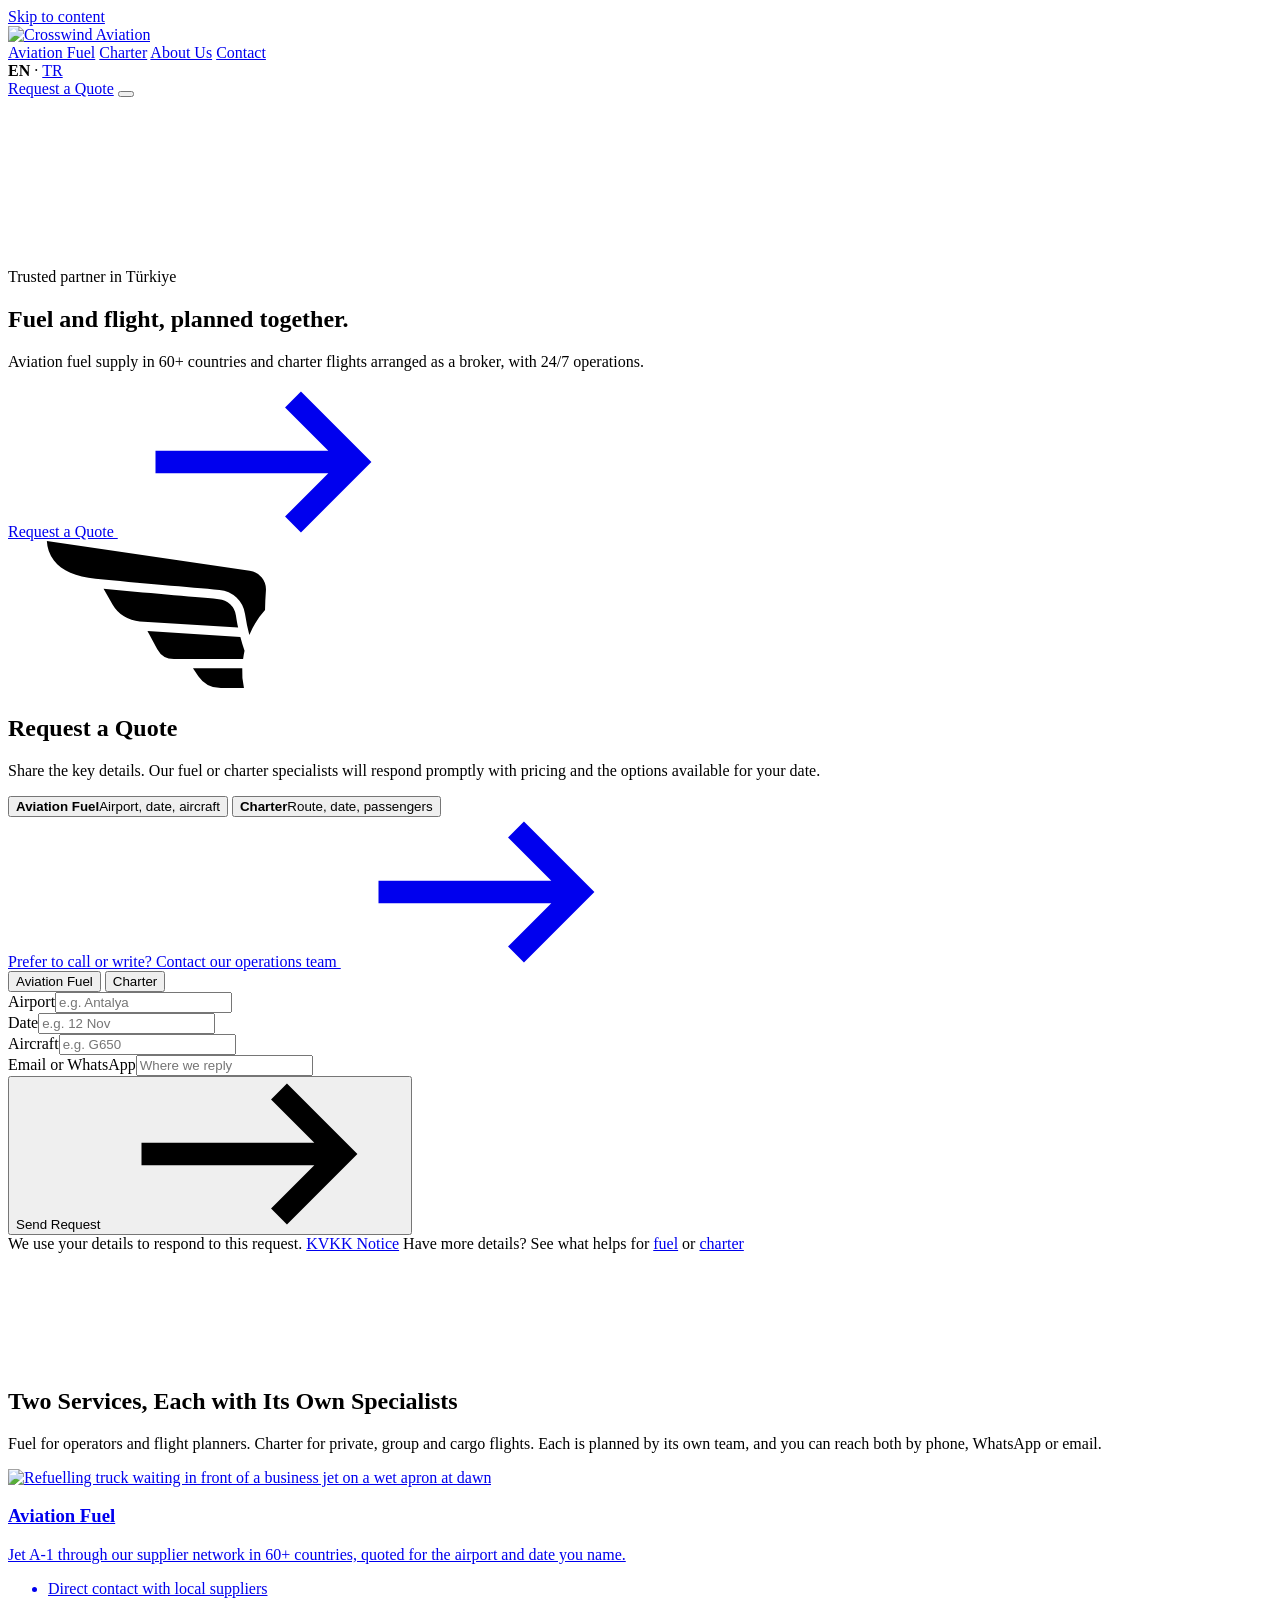
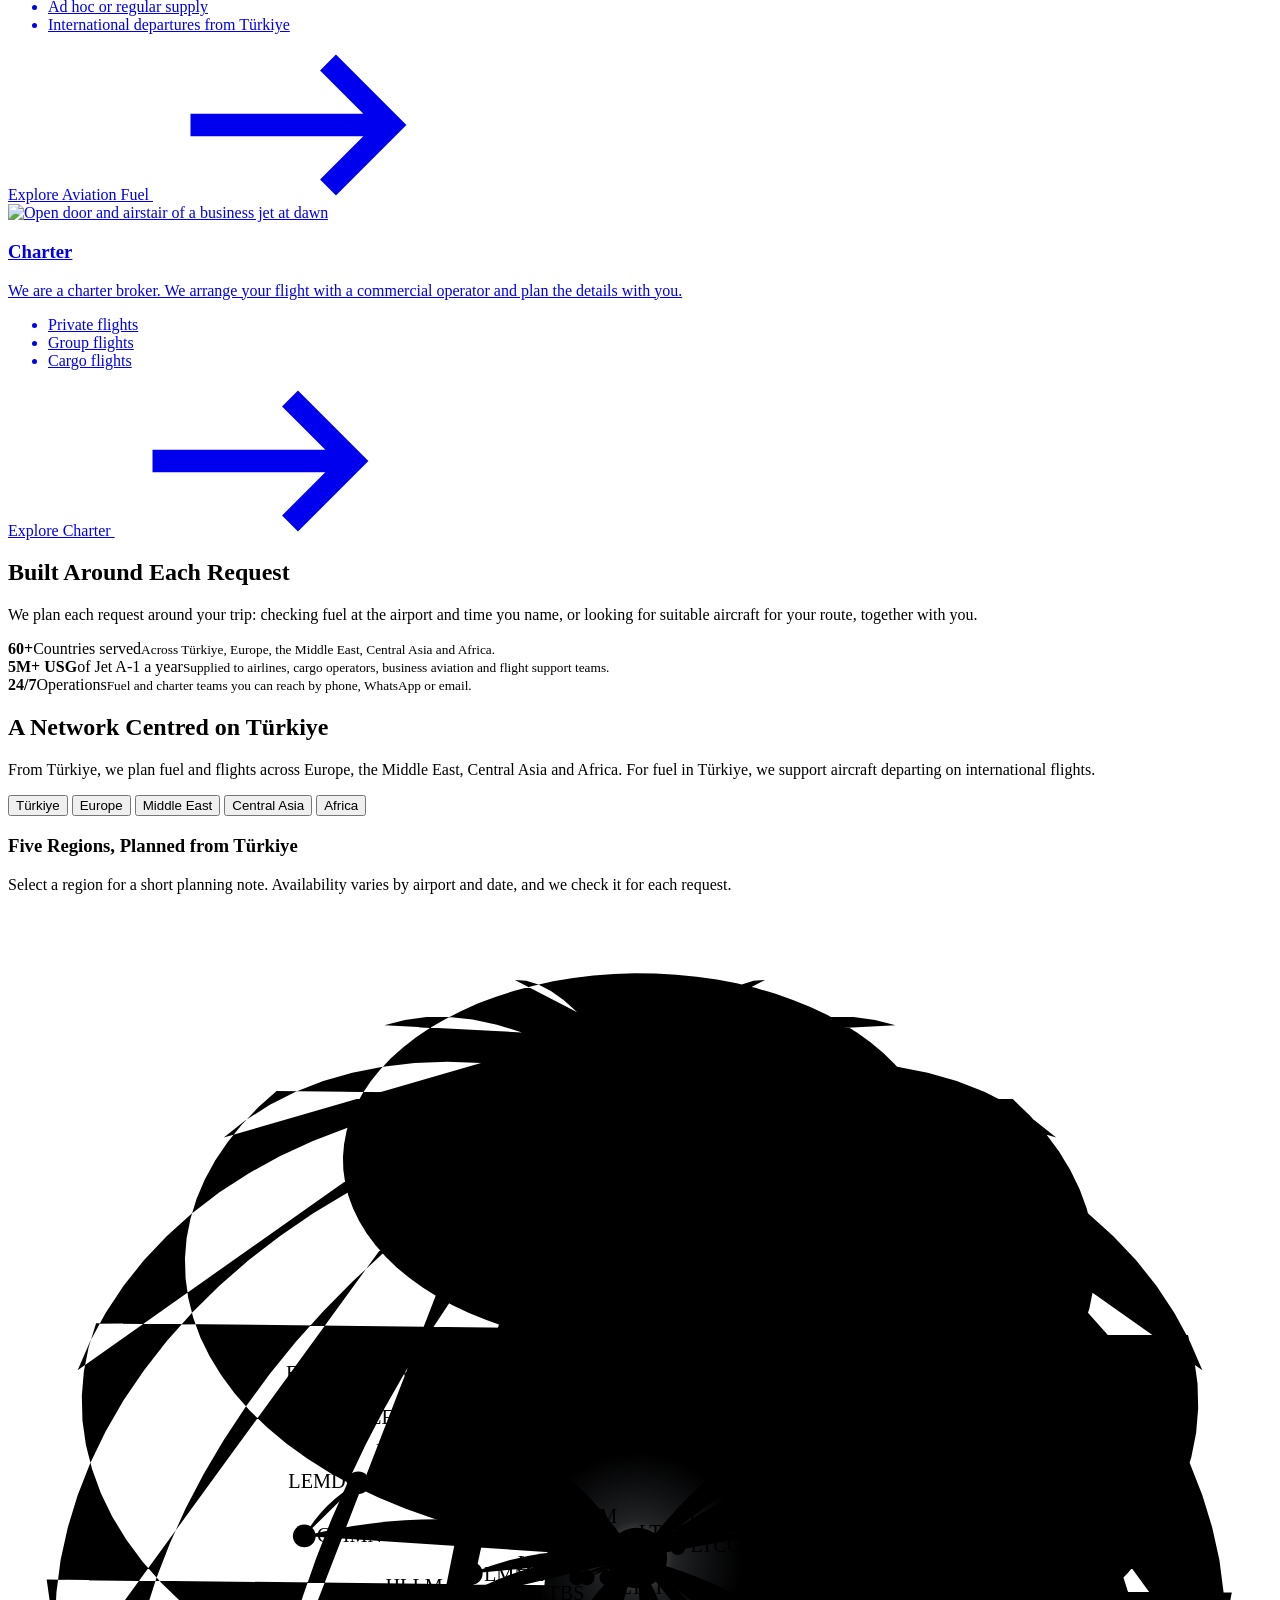
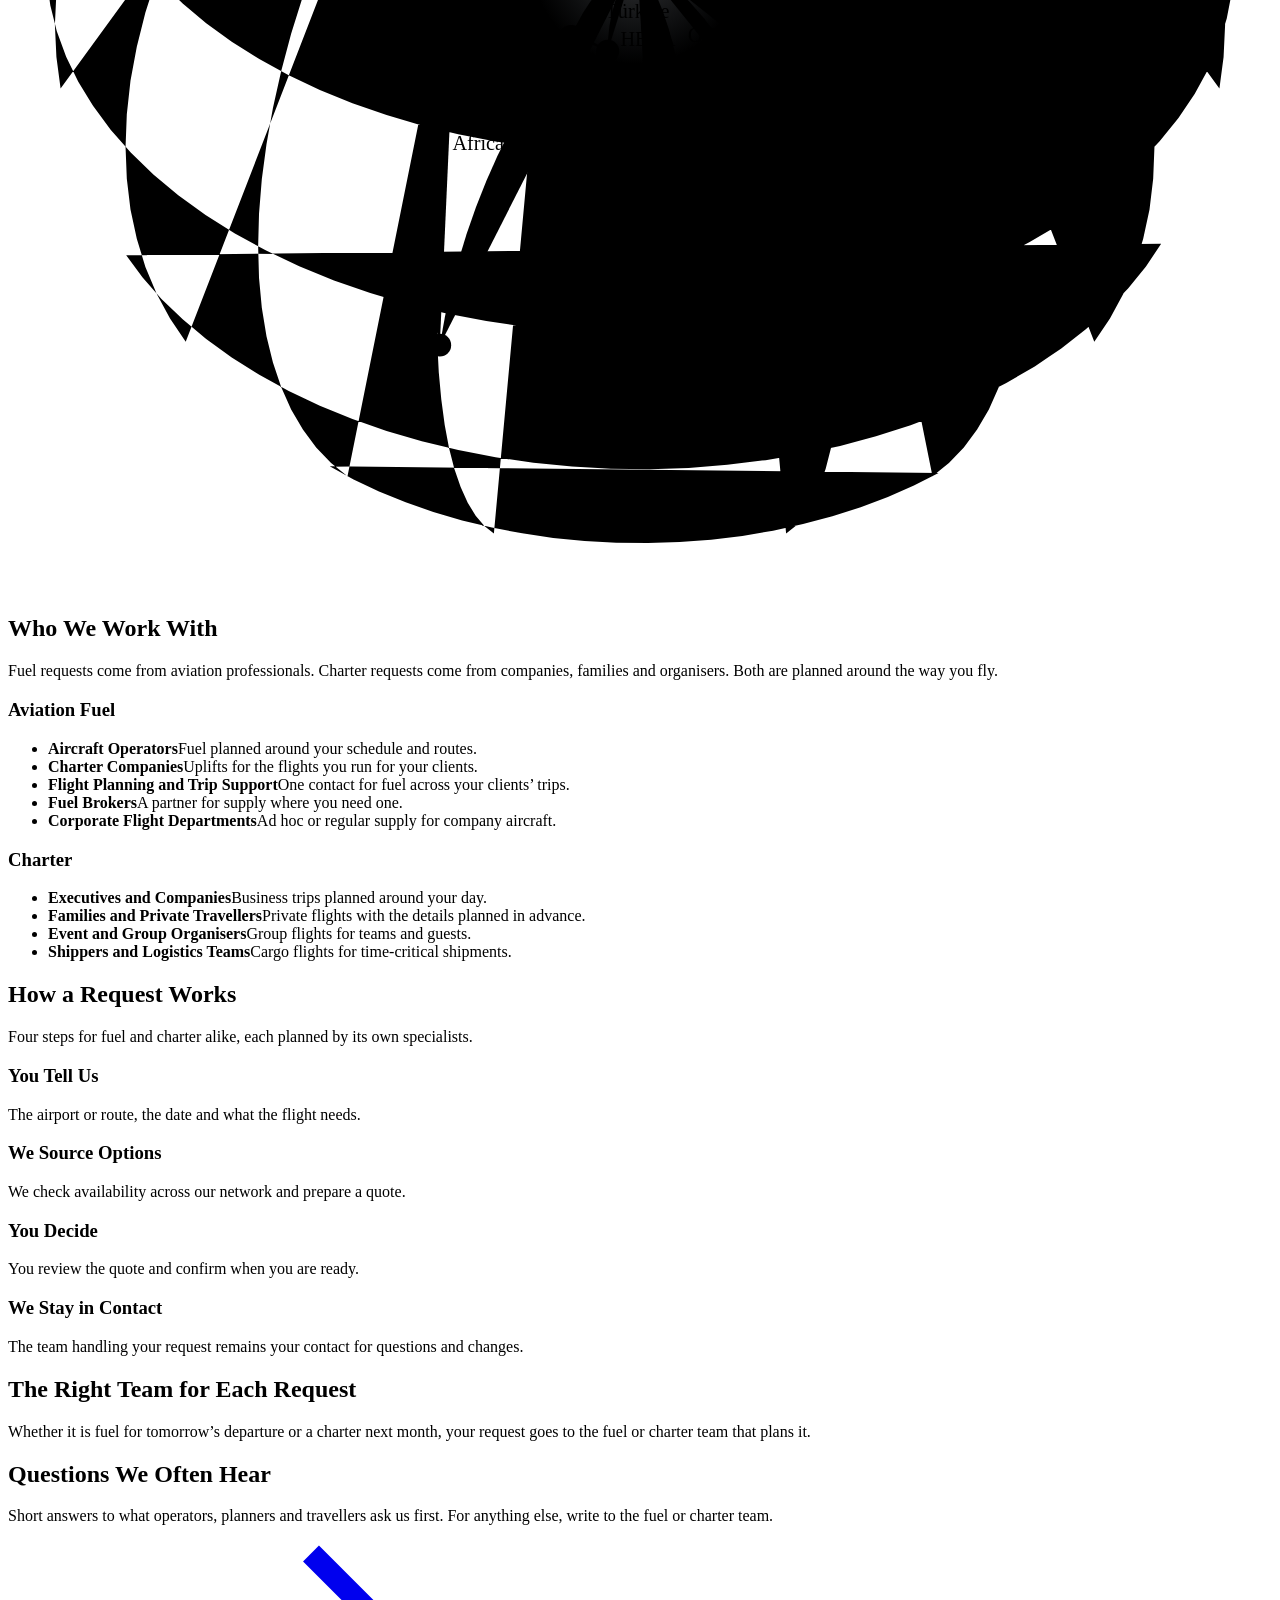
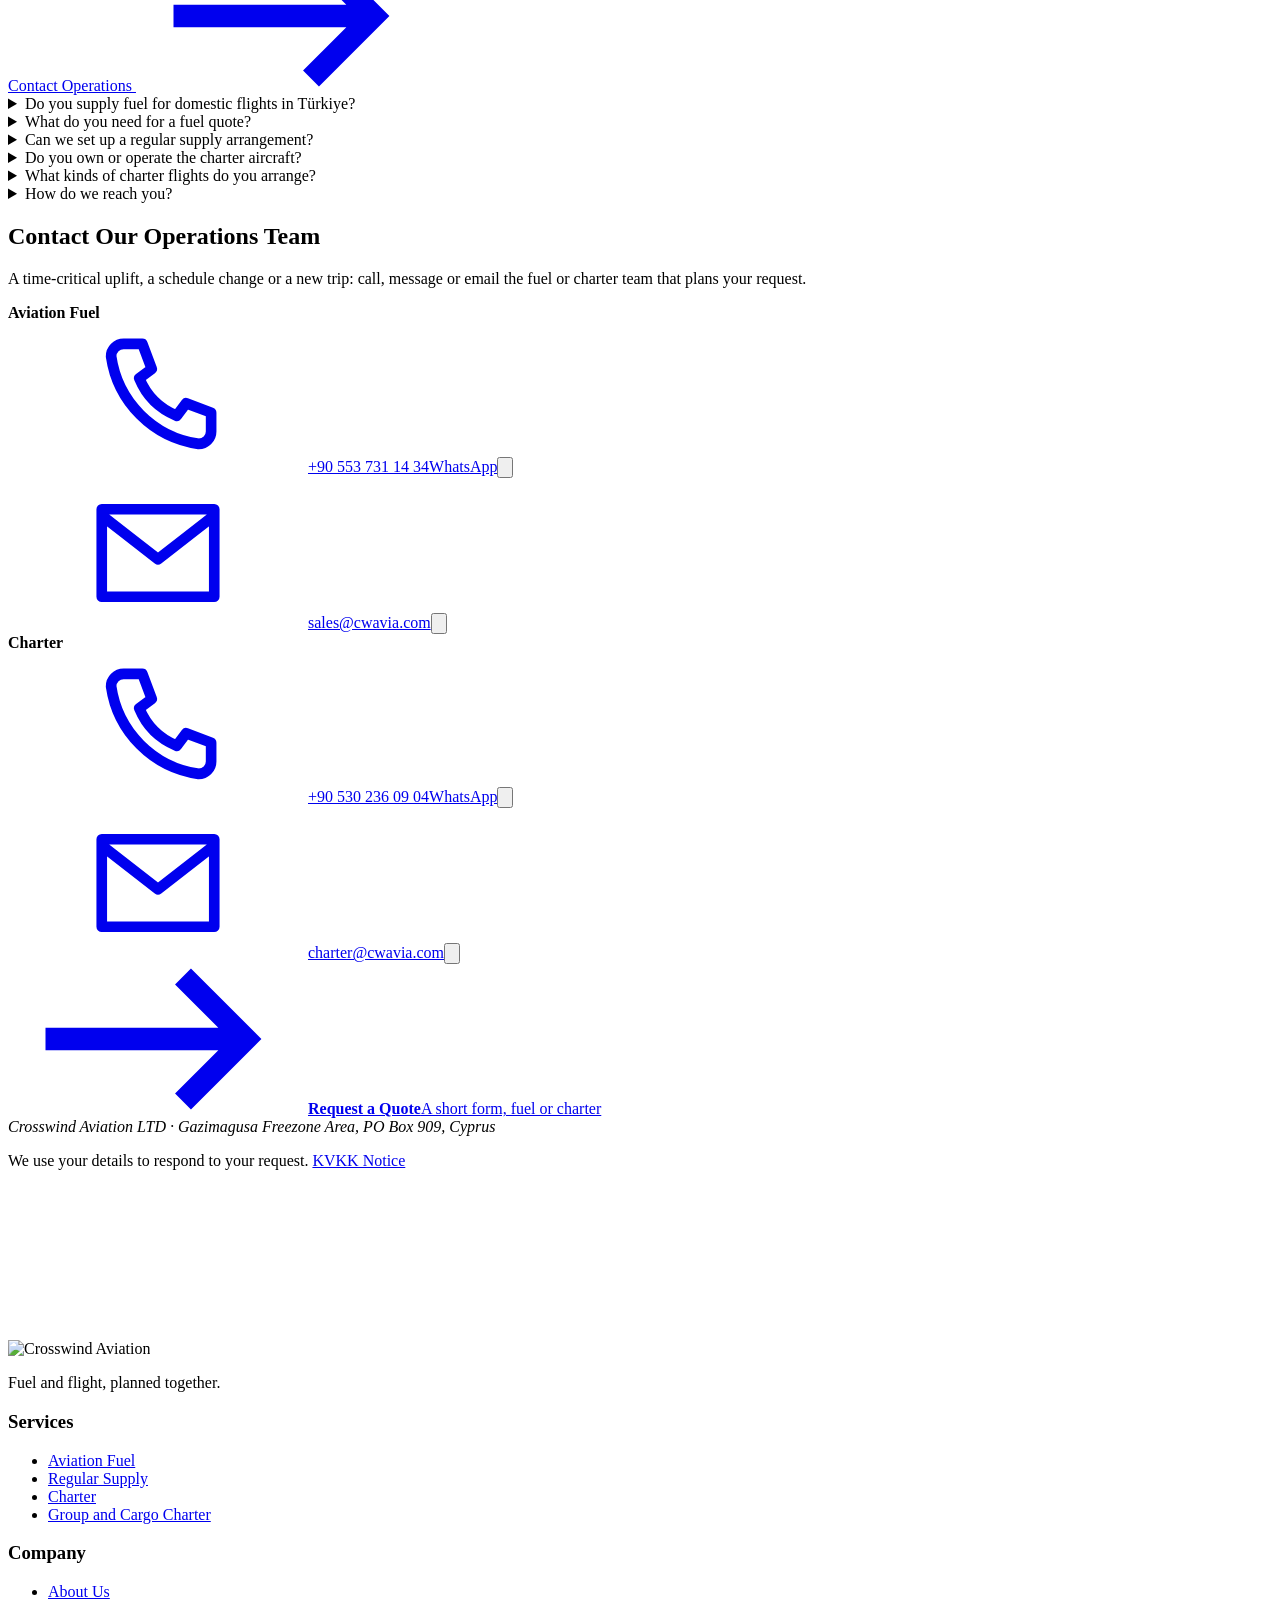
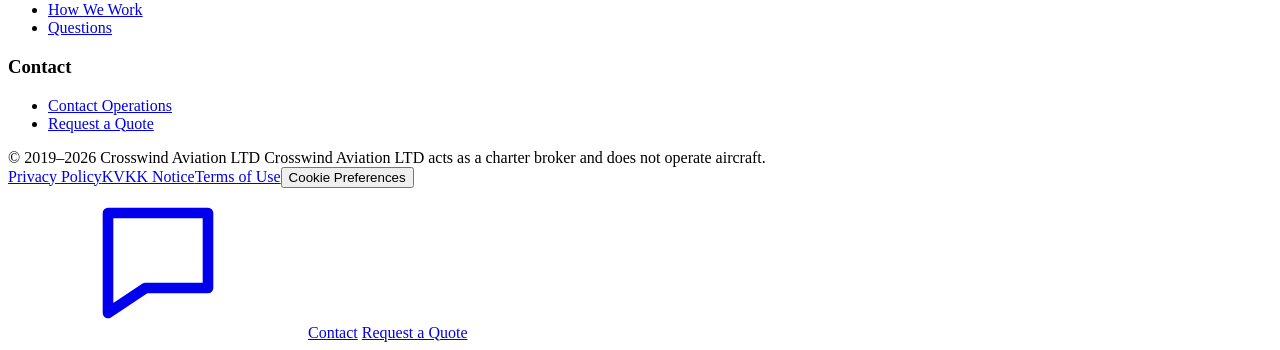
==== index.html @ c546e0be "Add files via upload" ====
<!doctype html>
<html lang="en" class="js-yok">
<head>
<meta charset="utf-8">
<meta name="robots" content="noindex, nofollow">
<meta name="viewport" content="width=device-width, initial-scale=1, viewport-fit=cover">
<title>Crosswind Aviation · Aviation Fuel & Charter</title>
<meta name="description" content="Aviation fuel supply in 60+ countries and charter flights arranged as a broker. Operations run 24/7.">
<meta name="theme-color" content="#142640">
<meta property="og:type" content="website">
<meta property="og:site_name" content="Crosswind Aviation">
<meta property="og:title" content="Crosswind Aviation · Aviation Fuel & Charter">
<meta property="og:description" content="Aviation fuel supply in 60+ countries and charter flights arranged as a broker. Operations run 24/7.">
<link rel="canonical" href="https://cwavia.com/">
<link rel="alternate" hreflang="en" href="https://cwavia.com/">
<link rel="alternate" hreflang="tr" href="https://cwavia.com/tr/">
<link rel="alternate" hreflang="x-default" href="https://cwavia.com/">
<meta property="og:url" content="https://cwavia.com/">
<meta property="og:locale" content="en_GB">
<meta property="og:locale:alternate" content="tr_TR">
<meta property="og:image" content="https://cwavia.com/assets/og-image.jpg">
<meta property="og:image:width" content="1200">
<meta property="og:image:height" content="630">
<meta property="og:image:alt" content="Crosswind Aviation · Fuel and flight, planned together.">
<meta name="twitter:card" content="summary_large_image">
<meta name="twitter:title" content="Crosswind Aviation · Aviation Fuel & Charter">
<meta name="twitter:description" content="Aviation fuel supply in 60+ countries and charter flights arranged as a broker. Operations run 24/7.">
<meta name="twitter:image" content="https://cwavia.com/assets/og-image.jpg">
<link rel="icon" href="assets/favicon.svg" type="image/svg+xml">
<link rel="icon" href="assets/favicon-32.png" type="image/png" sizes="32x32">
<link rel="apple-touch-icon" href="assets/apple-touch-icon.png">
<link rel="preload" href="assets/fonts/hanken-grotesk-latin.woff2" as="font" type="font/woff2" crossorigin>
<link rel="preload" as="image" href="assets/hero.jpg" media="(min-width: 761px)">
<link rel="preload" as="image" href="assets/hero-mobil.jpg" media="(max-width: 760px)">
<link rel="stylesheet" href="assets/site.css">
<script type="application/ld+json" data-uretim>{"@context":"https://schema.org","@type":"Organization","name":"Crosswind Aviation","legalName":"Crosswind Aviation LTD","url":"https://cwavia.com/","logo":"https://cwavia.com/assets/apple-touch-icon.png","address":{"@type":"PostalAddress","streetAddress":"Gazimagusa Freezone Area","postOfficeBoxNumber":"PO Box 909","addressCountry":"Cyprus"},"contactPoint":[{"@type":"ContactPoint","contactType":"Aviation fuel","telephone":"+905537311434","email":"sales@cwavia.com","availableLanguage":["en","tr"]},{"@type":"ContactPoint","contactType":"Charter","telephone":"+905302360904","email":"charter@cwavia.com","availableLanguage":["en","tr"]}]}</script>
<script type="application/ld+json" data-uretim>{"@context":"https://schema.org","@type":"FAQPage","mainEntity":[{"@type":"Question","name":"Do you supply fuel for domestic flights in Türkiye?","acceptedAnswer":{"@type":"Answer","text":"In Türkiye, we support aircraft departing on international flights. Across Europe, the Middle East, Central Asia and Africa, we can generally support domestic and international flights alike."}},{"@type":"Question","name":"What do you need for a fuel quote?","acceptedAnswer":{"@type":"Answer","text":"The airport, the date, the aircraft and where we can reach you. If you have them, the flight type, ETA, estimated uplift and handling agent help us reply faster."}},{"@type":"Question","name":"Can we set up a regular supply arrangement?","acceptedAnswer":{"@type":"Answer","text":"Yes. If you operate through the same airports often, we can set one up around your schedule. A fixed timetable is not required, and ad hoc requests are just as welcome."}},{"@type":"Question","name":"Do you own or operate the charter aircraft?","acceptedAnswer":{"@type":"Answer","text":"No. We are a charter broker. Charter flights are operated by commercial operators holding the air operator certificate (AOC) the flight requires, and we arrange your flight with one of them."}},{"@type":"Question","name":"What kinds of charter flights do you arrange?","acceptedAnswer":{"@type":"Answer","text":"Private flights for business and family travel, group flights for teams and events, and cargo flights for time-critical shipments."}},{"@type":"Question","name":"How do we reach you?","acceptedAnswer":{"@type":"Answer","text":"By phone, WhatsApp or email; the details are in the Contact section. Fuel and charter have separate teams, and your request goes to the team that plans it. Operations run 24/7."}}]}</script>
</head>
<body>
<a class="atla" href="#icerik">Skip to content</a>
<svg width="0" height="0" style="position:absolute" aria-hidden="true">
  <symbol id="i-ok" viewBox="0 0 18 12"><path d="M0 6h16M11 1l5 5-5 5" fill="none" stroke="currentColor" stroke-width="1.8"/></symbol>
  <symbol id="i-mesaj" viewBox="0 0 24 24"><path d="M4 4h16v12H10l-6 4z" fill="none" stroke="currentColor" stroke-width="1.7" stroke-linejoin="round"/></symbol>
  <symbol id="i-posta" viewBox="0 0 24 24"><path d="M3 5h18v14H3z M3 6l9 7 9-7" fill="none" stroke="currentColor" stroke-width="1.7" stroke-linejoin="round"/></symbol>
  <symbol id="i-tel" viewBox="0 0 24 24"><path d="M6.5 3.5h3l1.5 4-2 1.5a11 11 0 0 0 6 6l1.5-2 4 1.5v3a2 2 0 0 1-2 2A16.5 16.5 0 0 1 4.5 5.5a2 2 0 0 1 2-2z" fill="none" stroke="currentColor" stroke-width="1.7" stroke-linejoin="round"/></symbol>
  <symbol id="i-kanat" viewBox="0 0 40 27"><g transform="translate(-46.005 -35.133)" fill="currentColor"><path d="M102.82,67.782a3.418,3.418,0,0,0-3.092-2.934c-4.755-.4-13.479-1.15-20.735-1.847l1.615,2.81A6.071,6.071,0,0,0,85.5,68.854l17.717,1.118C103.047,69.167,102.914,68.425,102.82,67.782Z" transform="translate(-22.787 -19.251)"/><path d="M85.429,44.089a3.408,3.408,0,0,0-2.913-3.619L46,35.133a6.217,6.217,0,0,0,1.278,3.522c1.429,1.836,3.947,2.943,7.484,3.29,7.52.737,17.208,1.569,22.313,2a5.071,5.071,0,0,1,4.593,4.344,34.8,34.8,0,0,0,.777,3.766,14.886,14.886,0,0,1,2.827-4.492C85.291,46.435,85.336,45.277,85.429,44.089Z"/><path d="M139.913,109.218h-8.872l.963,1.417a4.894,4.894,0,0,0,4.052,2.145h4.164A12.971,12.971,0,0,1,139.913,109.218Z" transform="translate(-58.742 -51.177)"/><path d="M104.546,87.585l1.771,3.256a3.4,3.4,0,0,0,2.987,1.775h12.457q.1-.727.261-1.49c-.294-.863-.547-1.7-.753-2.485Z" transform="translate(-40.439 -36.233)"/></g></symbol>
</svg>

<header class="bar" id="bar">
  <div class="wrap">
    <a href="index.html" aria-label="Crosswind Aviation, home"><img decoding="async" class="logo" src="assets/crosswind-logo-beyaz.svg" alt="Crosswind Aviation"></a>
    <nav class="ana" id="ana-menu" aria-label="Main">
      <a href="fuel.html">Aviation Fuel</a>
      <a href="charter.html">Charter</a>
      <a href="about.html">About Us</a>
      <a href="#iletisim">Contact</a>
    </nav>
    <div class="bar-sag">
      <div class="dil" aria-label="Language"><b aria-current="true">EN</b> · <a href="tr/index.html" hreflang="tr" lang="tr">TR</a></div>
      <a class="btn btn--mavi" href="#teklif">Request a Quote</a>
      <button class="menu-ac" type="button" aria-expanded="false" aria-controls="ana-menu" aria-label="Menu"><i></i><i></i><i></i></button>
    </div>
  </div>
</header>

<main id="icerik" tabindex="-1">
  <section class="hero" aria-labelledby="baslik">
    <div class="hero__media">
      <video id="hero-video" muted playsinline preload="none" data-dizi="assets/hero.mp4,assets/hero-2.mp4,assets/hero-3.mp4" data-mobil-dizi="assets/hero-mobil.mp4,assets/hero-mobil-2.mp4,assets/hero-mobil-3.mp4" data-mobil-src="assets/hero-mobil.mp4" aria-hidden="true">
        <source src="assets/hero-mobil.mp4" type="video/mp4" media="(max-width: 760px)">
        <source src="assets/hero.mp4" type="video/mp4">
      </video>
    </div>
    <div class="hero__scrim"></div>
    <div class="wrap hero__icerik">
      <div class="giris-anim">
        <p class="ust-etiket">Trusted partner in Türkiye</p>
        <h1 id="baslik">Fuel and flight, planned together.</h1>
        <p class="giris">Aviation fuel supply in 60+ countries and charter flights arranged as a broker, with 24/7 operations.</p>
        <div class="kapilar">
          <a class="btn btn--beyaz" href="#teklif">Request a Quote <svg class="ok"><use href="#i-ok"/></svg></a>
        </div>
      </div>
    </div>
  </section>

  <section class="teklif teklif--ozet" id="teklif" aria-labelledby="teklif-baslik">
    <div class="wrap">
      <div class="kart">
        <div class="kart__sol">
          <svg class="kanat-izi" aria-hidden="true"><use href="#i-kanat"/></svg>
          <h2 id="teklif-baslik">Request a Quote</h2>
          <p>Share the key details. Our fuel or charter specialists will respond promptly with pricing and the options available for your date.</p>
          <div class="kart__secim">
            <button type="button" data-sheet="yakit"><b>Aviation Fuel</b><span>Airport, date, aircraft</span></button>
            <button type="button" data-sheet="charter"><b>Charter</b><span>Route, date, passengers</span></button>
          </div>
          <a class="kart__iletisim" href="#iletisim">Prefer to call or write? Contact our operations team <svg class="ok" aria-hidden="true"><use href="#i-ok"/></svg></a>
        </div>
        <div class="kart__sag">
          <div class="sekmeler" role="tablist" aria-label="Request type">
            <button role="tab" id="sekme-yakit" aria-selected="true" aria-controls="form-yakit">Aviation Fuel</button>
            <button role="tab" id="sekme-charter" aria-selected="false" aria-controls="form-charter">Charter</button>
          </div>
          <form class="hizli" id="form-yakit" role="tabpanel" aria-labelledby="sekme-yakit" onsubmit="return false">
            <div class="alan"><label for="icao">Airport</label><input id="icao" name="airport" placeholder="e.g. Antalya" autocomplete="off" required></div>
            <div class="alan"><label for="tarih-y">Date</label><input id="tarih-y" name="date" placeholder="e.g. 12 Nov" required></div>
            <div class="alan"><label for="ucak">Aircraft</label><input id="ucak" name="aircraft" placeholder="e.g. G650" required></div>
            <div class="alan"><label for="iletisim-y">Email or WhatsApp</label><input id="iletisim-y" name="contact" placeholder="Where we reply" autocomplete="email" required></div>
            <button class="btn btn--mavi" type="submit">Send Request <svg class="ok"><use href="#i-ok"/></svg></button>
          </form>
          <form class="hizli" id="form-charter" role="tabpanel" aria-labelledby="sekme-charter" onsubmit="return false" hidden>
            <div class="alan"><label for="rota">Route</label><input id="rota" name="route" placeholder="e.g. Istanbul – Nice" required></div>
            <div class="alan"><label for="tarih-c">Date</label><input id="tarih-c" name="date" placeholder="e.g. 12 Nov" required></div>
            <div class="alan"><label for="yolcu">Passengers</label><input id="yolcu" name="passengers" placeholder="e.g. 6" inputmode="numeric" required></div>
            <div class="alan"><label for="iletisim-c">Email or WhatsApp</label><input id="iletisim-c" name="contact" placeholder="Where we reply" autocomplete="email" required></div>
            <button class="btn btn--mavi" type="submit">Send Request <svg class="ok"><use href="#i-ok"/></svg></button>
          </form>
          <div class="kart__alt">
            <span>We use your details to respond to this request. <a href="legal.html#kvkk" data-yasal="kvkk">KVKK Notice</a></span>
            <span>Have more details? See what helps for <a href="fuel.html#bilgi">fuel</a> or <a href="charter.html#sorular">charter</a></span>
          </div>
        </div>
      </div>
    </div>
  </section>

  <section class="bolum z-koyu" id="hizmetler" aria-labelledby="hizmetler-baslik" style="padding-top:clamp(88px,9vw,136px)">
    <div class="wrap">
      <div class="bas">
        <h2 id="hizmetler-baslik" class="yukari">Two Services, Each with Its Own Specialists</h2>
        <p class="yukari">Fuel for operators and flight planners. Charter for private, group and cargo flights. Each is planned by its own team, and you can reach both by phone, WhatsApp or email.</p>
      </div>
      <div class="paneller">
        <a class="panel" href="fuel.html">
          <img decoding="async" src="assets/yakit.jpg" srcset="assets/yakit-sm.jpg 821w, assets/yakit.jpg 1200w" sizes="(max-width: 760px) 86vw, 50vw" alt="Refuelling truck waiting in front of a business jet on a wet apron at dawn" loading="lazy">
          <div class="panel__ic">
            <h3>Aviation Fuel</h3>
            <p>Jet A-1 through our supplier network in 60+ countries, quoted for the airport and date you name.</p>
            <ul><li>Direct contact with local suppliers</li><li>Ad hoc or regular supply</li><li>International departures from Türkiye</li></ul>
            <span class="link">Explore Aviation Fuel <svg class="ok"><use href="#i-ok"/></svg></span>
          </div>
        </a>
        <a class="panel" href="charter.html">
          <img decoding="async" src="assets/charter.jpg" srcset="assets/charter-sm.jpg 821w, assets/charter.jpg 1200w" sizes="(max-width: 760px) 86vw, 50vw" alt="Open door and airstair of a business jet at dawn" loading="lazy">
          <div class="panel__ic">
            <h3>Charter</h3>
            <p>We are a charter broker. We arrange your flight with a commercial operator and plan the details with you.</p>
            <ul><li>Private flights</li><li>Group flights</li><li>Cargo flights</li></ul>
            <span class="link">Explore Charter <svg class="ok"><use href="#i-ok"/></svg></span>
          </div>
        </a>
      </div>
    </div>
  </section>

  <section class="bolum z-beyaz" aria-labelledby="olcek-baslik">
    <div class="wrap">
      <div class="beyan-izgara">
        <h2 id="olcek-baslik" class="yukari">Built Around Each Request</h2>
        <p class="beyan yukari mobil-gizle">We plan each request around your trip: checking fuel at the airport and time you name, or looking for suitable aircraft for your route, together with you.</p>
      </div>
      <div class="rakam-satiri">
        <div class="yukari"><b class="tabular" data-say="60">60+</b><span>Countries served</span><small>Across Türkiye, Europe, the Middle East, Central Asia and Africa.</small></div>
        <div class="yukari"><b class="tabular" data-say="5" data-son="M+ USG">5M+ USG</b><span>of <span class="bitisik">Jet A-1</span> a year</span><small>Supplied to airlines, cargo operators, business aviation and flight support teams.</small></div>
        <div class="yukari"><b class="tabular" data-say="24" data-son="/7">24/7</b><span>Operations</span><small>Fuel and charter teams you can reach by phone, WhatsApp or email.</small></div>
      </div>
    </div>
  </section>

  <section class="bolum z-koyu ag" id="ag" aria-labelledby="ag-baslik">
    <div class="wrap">
      <div>
        <h2 id="ag-baslik" class="yukari">A Network Centred on Türkiye</h2>
        <p class="metin yukari">From Türkiye, we plan fuel and flights across Europe, the Middle East, Central Asia and Africa. For fuel in Türkiye, we support aircraft departing on international flights.</p>
        <div class="bolge-sec yukari" role="group" aria-label="Regions">
          <button type="button" data-bolge="tr" aria-pressed="false">Türkiye</button>
          <button type="button" data-bolge="eu" aria-pressed="false">Europe</button>
          <button type="button" data-bolge="me" aria-pressed="false">Middle East</button>
          <button type="button" data-bolge="ca" aria-pressed="false">Central Asia</button>
          <button type="button" data-bolge="af" aria-pressed="false">Africa</button>
        </div>
        <div class="bolge-panel yukari" id="bolge-panel" aria-live="polite">
          <div data-icerik="hepsi"><h3>Five Regions, Planned from Türkiye</h3><p>Select a region for a short planning note. Availability varies by airport and date, and we check it for each request.</p></div>
          <div data-icerik="tr" hidden><h3>Türkiye</h3><p>Our home base at the crossroads of Europe, the Gulf and Central Asia. Direct coordination with local physical suppliers across major hubs and coastal airports for international departures.</p><small><b>Operational focus:</b> high-volume hubs in Istanbul, Ankara and Trabzon alongside summer coastal peaks in Antalya, Bodrum and Dalaman.</small><div class="icao-cipler" role="group" aria-label="Airports"><button type="button" data-icao="LTBA">LTBA</button><button type="button" data-icao="LTFM">LTFM</button><button type="button" data-icao="LTAI">LTAI</button><button type="button" data-icao="LTCG">LTCG</button><button type="button" data-icao="LTFE">LTFE</button><button type="button" data-icao="LTAC">LTAC</button><button type="button" data-icao="LTBS">LTBS</button><button type="button" data-icao="LTBU">LTBU</button><button type="button" data-icao="LTFJ">LTFJ</button></div></div>
          <div data-icerik="eu" hidden><h3>Europe</h3><p>Year-round supply across financial capitals and executive hubs in the UK, Western Europe and the Mediterranean, backed by multi-supplier coverage during peak seasons.</p><small><b>Operational focus:</b> slot-coordinated airports, Mediterranean summer traffic and winter alpine routes.</small><div class="icao-cipler" role="group" aria-label="Airports"><button type="button" data-icao="EGLF">EGLF</button><button type="button" data-icao="EGGW">EGGW</button><button type="button" data-icao="LFPB">LFPB</button><button type="button" data-icao="LSGG">LSGG</button><button type="button" data-icao="LFMN">LFMN</button><button type="button" data-icao="LEMD">LEMD</button><button type="button" data-icao="LIRA">LIRA</button><button type="button" data-icao="LIPZ">LIPZ</button><button type="button" data-icao="LMML">LMML</button></div></div>
          <div data-icerik="me" hidden><h3>Middle East</h3><p>High-volume Jet A-1 supply across key Gulf and Red Sea hubs connecting Europe, Asia and Africa, supporting both executive flights and wide-body cargo operations.</p><small><b>Operational focus:</b> 24/7 turnaround support, tech-stop uplifts and high-demand winter schedules.</small><div class="icao-cipler" role="group" aria-label="Airports"><button type="button" data-icao="OMDW">OMDW</button><button type="button" data-icao="OOMS">OOMS</button><button type="button" data-icao="OERK">OERK</button><button type="button" data-icao="OEJN">OEJN</button><button type="button" data-icao="OMAD">OMAD</button><button type="button" data-icao="OKKK">OKKK</button></div></div>
          <div data-icerik="ca" hidden><h3>Central Asia</h3><p>Strategic tech-stop and destination airports across Kazakhstan, Uzbekistan, Azerbaijan and the wider Caspian–Central Asian corridor linking Europe and East Asia.</p><small><b>Operational focus:</b> long-sector fuel planning, cargo freighter uplifts and local handling coordination.</small><div class="icao-cipler" role="group" aria-label="Airports"><button type="button" data-icao="UAAA">UAAA</button><button type="button" data-icao="UACC">UACC</button><button type="button" data-icao="UTTT">UTTT</button><button type="button" data-icao="UBBB">UBBB</button></div></div>
          <div data-icerik="af" hidden><h3>Africa</h3><p>Reliable supply across North, West, East and Central African gateways—from Mediterranean hubs in Libya, Egypt and Morocco to sub-Saharan capitals.</p><small><b>Operational focus:</b> advance fuel confirmation and multi-supplier backup across long-range sectors.</small><div class="icao-cipler" role="group" aria-label="Airports"><button type="button" data-icao="HLLM">HLLM</button><button type="button" data-icao="HECA">HECA</button><button type="button" data-icao="HEMM">HEMM</button><button type="button" data-icao="GMMN">GMMN</button><button type="button" data-icao="HKJK">HKJK</button><button type="button" data-icao="FCBB">FCBB</button></div></div>
        </div>
      </div>
      <div class="kure" id="kure"><div class="kure__govde"><div class="kure__ic">
          <img decoding="async" src="assets/kure-noktalar.svg" alt="" aria-hidden="true">
          <svg viewBox="0 0 1000 1000" role="img" aria-label="Dotted world map centred on Türkiye, with routes to Europe, the Middle East, Central Asia and Africa">
            <defs><radialGradient id="kure-isik"><stop offset="0" stop-color="#fff" stop-opacity=".5"/><stop offset=".35" stop-color="#D5DCE4" stop-opacity=".16"/><stop offset="1" stop-color="#A2B1C6" stop-opacity="0"/></radialGradient></defs>
            <path class="izgara" d="M254.5 900.5L273.4 910.9L293.5 920.4L314.6 929.0L336.5 936.7L359.3 943.4L382.8 949.0L406.8 953.6L431.3 957.2L456.1 959.7L481.2 961.1L506.3 961.3L531.4 960.5L556.3 958.6L581.0 955.6L605.3 951.5L629.0 946.3L652.2 940.1L674.6 933.0L696.1 924.8L716.7 915.7L736.2 905.8M93.5 733.5L106.5 751.1L121.4 768.1L138.2 784.3L156.8 799.8L177.0 814.5L198.8 828.2L222.1 840.9L246.7 852.6L272.5 863.2L299.5 872.6L327.4 880.8L356.2 887.7L385.7 893.4L415.7 897.8L446.2 900.8L476.9 902.5L507.7 902.8L538.5 901.8L569.1 899.4L599.4 895.7L629.1 890.7L658.3 884.4L686.7 876.8L714.1 868.0L740.5 858.0L765.8 846.9L789.8 834.7L812.3 821.5L833.3 807.3L852.7 792.2L870.4 776.3L886.3 759.7L900.3 742.4L912.3 724.5M30.6 515.5L33.5 536.0L38.6 556.4L46.0 576.6L55.6 596.3L67.4 615.6L81.2 634.3L97.1 652.3L115.0 669.7L134.7 686.1L156.3 701.7L179.5 716.3L204.2 729.9L230.4 742.3L257.9 753.5L286.6 763.5L316.4 772.3L347.0 779.7L378.4 785.7L410.3 790.3L442.7 793.6L475.4 795.4L508.2 795.7L541.0 794.7L573.5 792.1L605.7 788.2L637.4 782.9L668.4 776.1L698.6 768.1L727.9 758.7L756.0 748.1L782.9 736.2L808.3 723.2L832.3 709.1L854.7 694.0L875.4 678.0L894.2 661.1L911.1 643.4L926.0 625.0L938.8 606.0L949.5 586.5L958.0 566.5L964.2 546.3L968.2 525.8M69.7 312.6L63.8 331.6L60.0 350.8L58.4 370.2L58.9 389.6L61.6 408.9L66.5 428.1L73.4 447.0L82.4 465.6L93.5 483.7L106.5 501.3L121.4 518.2L138.2 534.5L156.8 550.0L177.0 564.6L198.8 578.3L222.1 591.1L246.7 602.8L272.5 613.3L299.5 622.7L327.4 630.9L356.2 637.9L385.7 643.5L415.7 647.9L446.2 650.9L476.9 652.6L507.7 653.0L538.5 652.0L569.1 649.6L599.4 645.9L629.1 640.9L658.3 634.6L686.7 627.0L714.1 618.2L740.5 608.2L765.8 597.0L789.8 584.8L812.3 571.6L833.3 557.4L852.7 542.3L870.4 526.5L886.3 509.8L900.3 492.5L912.3 474.7L922.4 456.3L930.3 437.6L936.2 418.6L940.0 399.3L941.6 379.9L941.1 360.5L938.4 341.2L933.5 322.0M212.5 128.9L198.0 141.8L185.1 155.4L173.7 169.5L163.9 184.0L155.7 199.0L149.2 214.2L144.4 229.8L141.3 245.5L140.0 261.3L140.5 277.1L142.6 292.8L146.6 308.5L152.2 323.9L159.6 339.0L168.6 353.7L179.2 368.1L191.4 381.9L205.1 395.2L220.2 407.8L236.7 419.7L254.5 430.9L273.4 441.3L293.5 450.8L314.6 459.4L336.5 467.1L359.3 473.8L382.8 479.5L406.8 484.1L431.3 487.6L456.1 490.1L481.2 491.5L506.3 491.8L531.4 490.9L556.3 489.0L581.0 486.0L605.3 481.9L629.0 476.7L652.2 470.6L674.6 463.4L696.1 455.2L716.7 446.2L736.2 436.2L754.6 425.4L771.7 413.9L787.5 401.6L802.0 388.6L814.9 375.1L826.3 361.0L836.1 346.4L844.3 331.5L850.8 316.2L855.6 300.7L858.7 285.0L860.0 269.2L859.5 253.4L857.4 237.6L853.4 222.0L847.8 206.6L840.4 191.4L831.4 176.7L820.8 162.4L808.6 148.5L794.9 135.3M634.8 62.5L621.0 56.9L606.7 51.9L591.8 47.5L576.5 43.8L560.8 40.8L544.8 38.5L528.6 36.9L512.3 36.0L495.9 35.8L479.5 36.3L463.2 37.6L447.1 39.6L431.3 42.2L415.8 45.6L400.7 49.6L386.1 54.3L372.0 59.6L358.6 65.6L345.8 72.1L333.8 79.1L322.6 86.7L312.3 94.7L302.9 103.1L294.5 112.0L287.0 121.2L280.6 130.7L275.3 140.4L271.0 150.4L267.9 160.5L265.9 170.8L265.0 181.1L265.3 191.4L266.8 201.7L269.3 211.9L273.0 222.0L277.8 231.8L283.7 241.5L290.6 250.8L298.6 259.8L307.5 268.5L317.4 276.7L328.1 284.5L339.7 291.8L352.1 298.6L365.2 304.8L379.0 310.4L393.3 315.4L408.2 319.8L423.5 323.5L439.2 326.5L455.2 328.8L471.4 330.5L487.7 331.4L504.1 331.5L520.5 331.0L536.8 329.7L552.9 327.8L568.7 325.1L584.2 321.7L599.3 317.7L613.9 313.0L628.0 307.7L641.4 301.8L654.2 295.3L666.2 288.3L677.4 280.7L687.7 272.7L697.1 264.2L705.5 255.4L713.0 246.2L719.4 236.7L724.7 226.9L729.0 216.9L732.1 206.8L734.1 196.6L735.0 186.3L734.7 175.9L733.2 165.7L730.7 155.5L727.0 145.4L722.2 135.5L716.3 125.9L709.4 116.5L701.4 107.5L692.5 98.9L682.6 90.6L671.9 82.8L660.3 75.5L647.9 68.7L634.8 62.5M599.0 41.1L589.9 41.8L580.4 44.7L570.5 49.9L560.2 57.2L549.7 66.7M500.0 31.8L500.0 35.8L500.0 42.0L500.0 50.5L500.0 61.2M401.0 41.1L410.1 41.8L419.6 44.7L429.5 49.9L439.8 57.2L450.3 66.7M297.8 76.9L314.0 72.7L331.1 70.5L348.9 70.4L367.6 72.4L386.8 76.5L406.6 82.6M170.7 165.7L188.2 151.9L207.2 139.9L227.6 129.6L249.4 121.1L272.4 114.5L296.5 109.7L321.6 106.9L347.5 105.9L374.2 106.9M55.1 349.9L65.1 326.8L77.2 304.5L91.3 283.2L107.5 262.9L125.5 243.8L145.4 225.9L167.0 209.3L190.3 194.2L215.0 180.6L241.2 168.5L268.6 158.0L297.1 149.2L326.6 142.1L357.0 136.7M41.6 601.7L38.3 576.7L37.1 551.4L38.3 525.8L41.6 500.0L47.3 474.3L55.1 448.7L65.1 423.3L77.2 398.4L91.3 373.9L107.5 350.0L125.5 326.9L145.4 304.6L167.0 283.2L190.3 262.9L215.0 243.8L241.2 225.9L268.6 209.4L297.1 194.2L326.6 180.6L357.0 168.5M140.6 802.1L128.2 783.7L117.5 763.9L108.7 742.8L101.9 720.6L96.9 697.3L94.0 673.0L93.0 647.9L94.0 622.1L96.9 595.6L101.9 568.7L108.7 541.5L117.5 514.0L128.2 486.5L140.6 459.1L154.8 431.9L170.7 405.0L188.2 378.5L207.2 352.7L227.6 327.5L249.4 303.2L272.4 279.9L296.5 257.6L321.6 236.5L347.5 216.7L374.2 198.3M268.6 908.4L255.6 898.0L243.8 885.7L233.3 871.5L224.0 855.6L216.1 837.8L209.6 818.5L204.5 797.6L200.8 775.2L198.6 751.5L197.9 726.6L198.6 700.5L200.8 673.5L204.5 645.7L209.6 617.1L216.1 588.0L224.0 558.4L233.3 528.6L243.8 498.6L255.6 468.6L268.6 438.8L282.7 409.3L297.8 380.2L314.0 351.7L331.1 323.9L348.9 297.0L367.6 271.0L386.8 246.2L406.6 222.6M384.4 953.7L376.9 947.7L370.0 939.6L363.7 929.3L358.1 916.9L353.1 902.5L348.9 886.1L345.5 867.9L342.8 847.8L340.8 826.1L339.6 802.7L339.3 777.9L339.6 751.8L340.8 724.4L342.8 695.9L345.5 666.5L348.9 636.3L353.1 605.3L358.1 573.9L363.7 542.2L370.0 510.2L376.9 478.1L384.4 446.2L392.4 414.5L401.0 383.3L410.1 352.6L419.6 322.6L429.5 293.5L439.8 265.5L450.3 238.5M500.0 969.4L500.0 966.5L500.0 961.4L500.0 954.0L500.0 944.4L500.0 932.6L500.0 918.8L500.0 902.9L500.0 885.0L500.0 865.3L500.0 843.7L500.0 820.5L500.0 795.8L500.0 769.6L500.0 742.1L500.0 713.4L500.0 683.6L500.0 653.0L500.0 621.6L500.0 589.7L500.0 557.3L500.0 524.6L500.0 491.8L500.0 459.0L500.0 426.5L500.0 394.3L500.0 362.6L500.0 331.6L500.0 301.4L500.0 272.1L500.0 244.0M615.6 953.7L623.1 947.7L630.0 939.6L636.3 929.3L641.9 916.9L646.9 902.5L651.1 886.1L654.5 867.9L657.2 847.8L659.2 826.1L660.4 802.7L660.7 777.9L660.4 751.8L659.2 724.4L657.2 695.9L654.5 666.5L651.1 636.3L646.9 605.3L641.9 573.9L636.3 542.2L630.0 510.2L623.1 478.1L615.6 446.2L607.6 414.5L599.0 383.3L589.9 352.6L580.4 322.6L570.5 293.5L560.2 265.5L549.7 238.5M731.4 908.4L744.4 898.0L756.2 885.7L766.7 871.5L776.0 855.6L783.9 837.8L790.4 818.5L795.5 797.6L799.2 775.2L801.4 751.5L802.1 726.6L801.4 700.5L799.2 673.5L795.5 645.7L790.4 617.1L783.9 588.0L776.0 558.4L766.7 528.6L756.2 498.6L744.4 468.6L731.4 438.8L717.3 409.3L702.2 380.2L686.0 351.7L668.9 323.9L651.1 297.0L632.4 271.0L613.2 246.2L593.4 222.6M859.4 802.1L871.8 783.7L882.5 763.9L891.3 742.8L898.1 720.6L903.1 697.3L906.0 673.0L907.0 647.9L906.0 622.1L903.1 595.6L898.1 568.7L891.3 541.5L882.5 514.0L871.8 486.5L859.4 459.1L845.2 431.9L829.3 405.0L811.8 378.5L792.8 352.7L772.4 327.5L750.6 303.2L727.6 279.9L703.5 257.6L678.4 236.5L652.5 216.7L625.8 198.3M958.4 601.7L961.7 576.7L962.9 551.4L961.7 525.8L958.4 500.0L952.7 474.3L944.9 448.7L934.9 423.3L922.8 398.4L908.7 373.9L892.5 350.0L874.5 326.9L854.6 304.6L833.0 283.2L809.7 262.9L785.0 243.8L758.8 225.9L731.4 209.4L702.9 194.2L673.4 180.6L643.0 168.5M944.9 349.9L934.9 326.8L922.8 304.5L908.7 283.2L892.5 262.9L874.5 243.8L854.6 225.9L833.0 209.3L809.7 194.2L785.0 180.6L758.8 168.5L731.4 158.0L702.9 149.2L673.4 142.1L643.0 136.7M829.3 165.7L811.8 151.9L792.8 139.9L772.4 129.6L750.6 121.1L727.6 114.5L703.5 109.7L678.4 106.9L652.5 105.9L625.8 106.9M702.2 76.9L686.0 72.7L668.9 70.5L651.1 70.4L632.4 72.4L613.2 76.5L593.4 82.6"/>
            <circle class="merkez-isik" cx="497.5" cy="498.4" r="84" fill="url(#kure-isik)"/>
            <g class="rotalar">
              <path class="rota rota--ic" data-bolge="tr" data-kaynak="ic" pathLength="1" d="M497.5 498.4Q483.4 487.1 466 482"/>
              <path class="rota rota--ic" data-bolge="tr" data-kaynak="ic" pathLength="1" d="M497.5 498.4Q484.2 503.8 474 514"/>
              <path class="rota rota--ic" data-bolge="tr" data-kaynak="ic" pathLength="1" d="M497.5 498.4Q512.9 490.9 530 490"/>
              <path class="rota rota--ic" data-bolge="tr" data-kaynak="ic" pathLength="1" d="M497.5 498.4Q472.2 501.4 450 514"/>
              <path class="rota rota--ic" data-bolge="tr" data-kaynak="ic" pathLength="1" d="M497.5 498.4Q494.6 493.4 490 490"/>
              <path class="rota rota--ic" data-bolge="tr" data-kaynak="ic" pathLength="1" d="M497.5 498.4Q476.2 502.2 458 514"/>
              <path class="rota" data-bolge="me" data-kaynak="tr" pathLength="1" d="M497.5 498.4Q588.2 524.3 646.9 598.1"/>
              <path class="rota" data-bolge="me" data-kaynak="tr" pathLength="1" d="M497.5 498.4Q600.6 523.0 670.3 602.8"/>
              <path class="rota" data-bolge="me" data-kaynak="tr" pathLength="1" d="M497.5 498.4Q559.6 539.2 586.4 608.5"/>
              <path class="rota" data-bolge="me" data-kaynak="tr" pathLength="1" d="M497.5 498.4Q537.1 563.3 531.7 639.2"/>
              <path class="rota" data-bolge="me" data-kaynak="tr" pathLength="1" d="M497.5 498.4Q586.7 527.4 642.5 602.9"/>
              <path class="rota" data-bolge="me" data-kaynak="tr" pathLength="1" d="M497.5 498.4Q556.8 520.7 592.1 573.2"/>
              <path class="rota" data-bolge="eu" data-kaynak="tr" pathLength="1" d="M497.5 498.4Q435.3 404.1 329.9 363.5"/>
              <path class="rota" data-bolge="eu" data-kaynak="tr" pathLength="1" d="M497.5 498.4Q433.4 417.1 334.0 388.1"/>
              <path class="rota" data-bolge="eu" data-kaynak="tr" pathLength="1" d="M497.5 498.4Q433.5 432.1 342.9 415.3"/>
              <path class="rota" data-bolge="eu" data-kaynak="tr" pathLength="1" d="M497.5 498.4Q429.3 442.8 341.5 437.2"/>
              <path class="rota" data-bolge="eu" data-kaynak="tr" pathLength="1" d="M497.5 498.4Q396.8 433.4 277.1 438.9"/>
              <path class="rota" data-bolge="eu" data-kaynak="tr" pathLength="1" d="M497.5 498.4Q446.2 444.7 373.2 430.8"/>
              <path class="rota" data-bolge="eu" data-kaynak="tr" pathLength="1" d="M497.5 498.4Q438.1 458.4 366.5 460.4"/>
              <path class="rota" data-bolge="eu" data-kaynak="tr" pathLength="1" d="M497.5 498.4Q430.0 483.5 366.5 510.6"/>
              <path class="rota" data-bolge="ca" data-kaynak="tr" pathLength="1" d="M497.5 498.4Q598.9 416.7 728.9 409.0"/>
              <path class="rota" data-bolge="ca" data-kaynak="tr" pathLength="1" d="M497.5 498.4Q565.4 403.5 675.7 365.7"/>
              <path class="rota" data-bolge="ca" data-kaynak="tr" pathLength="1" d="M497.5 498.4Q589.4 438.4 699.0 442.9"/>
              <path class="rota" data-bolge="ca" data-kaynak="tr" pathLength="1" d="M497.5 498.4Q542.3 474.1 592.8 480.3"/>
              <path class="rota" data-bolge="af" data-kaynak="tr" pathLength="1" d="M497.5 498.4Q420.3 492.4 353.9 532.4"/>
              <path class="rota" data-bolge="af" data-kaynak="tr" pathLength="1" d="M497.5 498.4Q474.2 531.5 474.5 572.0"/>
              <path class="rota" data-bolge="af" data-kaynak="tr" pathLength="1" d="M497.5 498.4Q461.7 521.1 445.7 560.4"/>
              <path class="rota" data-bolge="af" data-kaynak="tr" pathLength="1" d="M497.5 498.4Q368.7 447.6 234.4 481.0"/>
              <path class="rota" data-bolge="af" data-kaynak="tr" pathLength="1" d="M497.5 498.4Q555.5 648.2 515.8 803.9"/>
              <path class="rota" data-bolge="af" data-kaynak="tr" pathLength="1" d="M497.5 498.4Q370.5 626.6 341.6 804.7"/>
              <path class="rota" data-bolge="eu" data-kaynak="eu" pathLength="1" d="M329.9 363.5Q335.4 375.2 334.0 388.1"/>
              <path class="rota" data-bolge="eu" data-kaynak="eu" pathLength="1" d="M342.9 415.3Q339.1 426.1 341.5 437.2"/>
              <path class="rota" data-bolge="eu" data-kaynak="eu" pathLength="1" d="M277.1 438.9Q249.9 454.0 234.4 481.0"/>
              <path class="rota" data-bolge="me" data-kaynak="me" pathLength="1" d="M646.9 598.1Q659.3 597.2 670.3 602.8"/>
              <path class="rota" data-bolge="me" data-kaynak="me" pathLength="1" d="M586.4 608.5Q554.8 616.2 531.7 639.2"/>
              <path class="rota" data-bolge="ca" data-kaynak="ca" pathLength="1" d="M728.9 409.0Q709.2 421.8 699.0 442.9"/>
              <path class="rota" data-bolge="af" data-kaynak="af" pathLength="1" d="M474.5 572.0Q461.7 562.2 445.7 560.4"/>
              <path class="rota" data-bolge="me" data-kaynak="me" pathLength="1" d="M531.7 639.2Q500.7 719.3 515.8 803.9"/>
              <path class="rota" data-bolge="af" data-kaynak="af" pathLength="1" d="M353.9 532.4Q309.6 666.8 341.6 804.7"/>
            </g>
            <g class="akanlar"></g>
            <circle class="nabiz" cx="497.5" cy="498.4" r="8"/>
            <g class="dugumler">
              <g transform="translate(497.5 498.4)"><g class="dugum dugum--tr" data-bolge="tr"><circle class="dugum__dis" r="24"/><circle class="dugum__hale" r="12.5"/><circle class="dugum__nokta" r="5.2"/></g></g>
              <g transform="translate(646.9 598.1)"><g class="dugum" data-bolge="me"><circle class="dugum__hale" r="9"/><circle class="dugum__nokta" r="3"/></g></g>
              <g transform="translate(670.3 602.8)"><g class="dugum" data-bolge="me"><circle class="dugum__hale" r="9"/><circle class="dugum__nokta" r="3"/></g></g>
              <g transform="translate(586.4 608.5)"><g class="dugum" data-bolge="me"><circle class="dugum__hale" r="9"/><circle class="dugum__nokta" r="3"/></g></g>
              <g transform="translate(531.7 639.2)"><g class="dugum" data-bolge="me"><circle class="dugum__hale" r="9"/><circle class="dugum__nokta" r="3"/></g></g>
              <g transform="translate(642.5 602.9)"><g class="dugum" data-bolge="me"><circle class="dugum__hale" r="9"/><circle class="dugum__nokta" r="3"/></g></g>
              <g transform="translate(592.1 573.2)"><g class="dugum" data-bolge="me"><circle class="dugum__hale" r="9"/><circle class="dugum__nokta" r="3"/></g></g>
              <g transform="translate(329.9 363.5)"><g class="dugum" data-bolge="eu"><circle class="dugum__hale" r="9"/><circle class="dugum__nokta" r="3"/></g></g>
              <g transform="translate(334.0 388.1)"><g class="dugum" data-bolge="eu"><circle class="dugum__hale" r="9"/><circle class="dugum__nokta" r="3"/></g></g>
              <g transform="translate(342.9 415.3)"><g class="dugum" data-bolge="eu"><circle class="dugum__hale" r="9"/><circle class="dugum__nokta" r="3"/></g></g>
              <g transform="translate(341.5 437.2)"><g class="dugum" data-bolge="eu"><circle class="dugum__hale" r="9"/><circle class="dugum__nokta" r="3"/></g></g>
              <g transform="translate(277.1 438.9)"><g class="dugum" data-bolge="eu"><circle class="dugum__hale" r="9"/><circle class="dugum__nokta" r="3"/></g></g>
              <g transform="translate(373.2 430.8)"><g class="dugum" data-bolge="eu"><circle class="dugum__hale" r="9"/><circle class="dugum__nokta" r="3"/></g></g>
              <g transform="translate(366.5 460.4)"><g class="dugum" data-bolge="eu"><circle class="dugum__hale" r="9"/><circle class="dugum__nokta" r="3"/></g></g>
              <g transform="translate(366.5 510.6)"><g class="dugum" data-bolge="eu"><circle class="dugum__hale" r="9"/><circle class="dugum__nokta" r="3"/></g></g>
              <g transform="translate(728.9 409.0)"><g class="dugum" data-bolge="ca"><circle class="dugum__hale" r="9"/><circle class="dugum__nokta" r="3"/></g></g>
              <g transform="translate(675.7 365.7)"><g class="dugum" data-bolge="ca"><circle class="dugum__hale" r="9"/><circle class="dugum__nokta" r="3"/></g></g>
              <g transform="translate(699.0 442.9)"><g class="dugum" data-bolge="ca"><circle class="dugum__hale" r="9"/><circle class="dugum__nokta" r="3"/></g></g>
              <g transform="translate(592.8 480.3)"><g class="dugum" data-bolge="ca"><circle class="dugum__hale" r="9"/><circle class="dugum__nokta" r="3"/></g></g>
              <g transform="translate(353.9 532.4)"><g class="dugum" data-bolge="af"><circle class="dugum__hale" r="9"/><circle class="dugum__nokta" r="3"/></g></g>
              <g transform="translate(474.5 572.0)"><g class="dugum" data-bolge="af"><circle class="dugum__hale" r="9"/><circle class="dugum__nokta" r="3"/></g></g>
              <g transform="translate(445.7 560.4)"><g class="dugum" data-bolge="af"><circle class="dugum__hale" r="9"/><circle class="dugum__nokta" r="3"/></g></g>
              <g transform="translate(234.4 481.0)"><g class="dugum" data-bolge="af"><circle class="dugum__hale" r="9"/><circle class="dugum__nokta" r="3"/></g></g>
              <g transform="translate(515.8 803.9)"><g class="dugum" data-bolge="af"><circle class="dugum__hale" r="9"/><circle class="dugum__nokta" r="3"/></g></g>
              <g transform="translate(341.6 804.7)"><g class="dugum" data-bolge="af"><circle class="dugum__hale" r="9"/><circle class="dugum__nokta" r="3"/></g></g>
            </g>
            <g class="icaolar">
              <g transform="translate(466 482)"><g class="icao" data-bolge="tr" data-icao="LTBA" style="--i:0" role="button" tabindex="0"><circle class="icao__halka" r="6"/><circle class="icao__nokta" r="2.4"/><text class="icao-etiket" dx="16" dy="-11" text-anchor="end">LTBA · LTFM</text></g></g>
              <g transform="translate(474 514)"><g class="icao" data-bolge="tr" data-icao="LTAI" style="--i:1" role="button" tabindex="0"><circle class="icao__halka" r="6"/><circle class="icao__nokta" r="2.4"/><text class="icao-etiket" dx="10" dy="13" text-anchor="start">LTAI</text></g></g>
              <g transform="translate(530 490)"><g class="icao" data-bolge="tr" data-icao="LTCG" style="--i:2" role="button" tabindex="0"><circle class="icao__halka" r="6"/><circle class="icao__nokta" r="2.4"/><text class="icao-etiket" dx="10" dy="4" text-anchor="start">LTCG</text></g></g>
              <g transform="translate(450 514)"><g class="icao" data-bolge="tr" data-icao="LTFE" style="--i:3" role="button" tabindex="0"><circle class="icao__halka" r="6"/><circle class="icao__nokta" r="2.4"/><text class="icao-etiket" dx="-10" dy="-6" text-anchor="end">LTFE</text></g></g>
              <g transform="translate(490 490)"><g class="icao" data-bolge="tr" data-icao="LTAC" style="--i:4" role="button" tabindex="0"><circle class="icao__halka" r="6"/><circle class="icao__nokta" r="2.4"/><text class="icao-etiket" dx="9" dy="-7" text-anchor="start">LTAC</text></g></g>
              <g transform="translate(458 514)"><g class="icao" data-bolge="tr" data-icao="LTBS" style="--i:5" role="button" tabindex="0"><circle class="icao__halka" r="6"/><circle class="icao__nokta" r="2.4"/><text class="icao-etiket" dx="-2" dy="18" text-anchor="end">LTBS</text></g></g>
              <g transform="translate(646.9 598.1)"><g class="icao" data-bolge="me" data-icao="OMDW" style="--i:0" role="button" tabindex="0"><circle class="icao__halka" r="6"/><circle class="icao__nokta" r="2.4"/><text class="icao-etiket" dx="0" dy="-11" text-anchor="middle">OMDW</text></g></g>
              <g transform="translate(670.3 602.8)"><g class="icao" data-bolge="me" data-icao="OOMS" style="--i:1" role="button" tabindex="0"><circle class="icao__halka" r="6"/><circle class="icao__nokta" r="2.4"/><text class="icao-etiket" dx="10" dy="5" text-anchor="start">OOMS</text></g></g>
              <g transform="translate(586.4 608.5)"><g class="icao" data-bolge="me" data-icao="OERK" style="--i:2" role="button" tabindex="0"><circle class="icao__halka" r="6"/><circle class="icao__nokta" r="2.4"/><text class="icao-etiket" dx="-10" dy="4" text-anchor="end">OERK</text></g></g>
              <g transform="translate(531.7 639.2)"><g class="icao" data-bolge="me" data-icao="OEJN" style="--i:3" role="button" tabindex="0"><circle class="icao__halka" r="6"/><circle class="icao__nokta" r="2.4"/><text class="icao-etiket" dx="-10" dy="5" text-anchor="end">OEJN</text></g></g>
              <g transform="translate(642.5 602.9)"><g class="icao" data-bolge="me" data-icao="OMAD" style="--i:4" role="button" tabindex="0"><circle class="icao__halka" r="6"/><circle class="icao__nokta" r="2.4"/><text class="icao-etiket" dx="0" dy="19" text-anchor="middle">OMAD</text></g></g>
              <g transform="translate(592.1 573.2)"><g class="icao" data-bolge="me" data-icao="OKKK" style="--i:5" role="button" tabindex="0"><circle class="icao__halka" r="6"/><circle class="icao__nokta" r="2.4"/><text class="icao-etiket" dx="-8" dy="-8" text-anchor="end">OKKK</text></g></g>
              <g transform="translate(329.9 363.5)"><g class="icao" data-bolge="eu" data-icao="EGLF" style="--i:0" role="button" tabindex="0"><circle class="icao__halka" r="6"/><circle class="icao__nokta" r="2.4"/><text class="icao-etiket" dx="-10" dy="-6" text-anchor="end">EGLF · EGGW</text></g></g>
              <g transform="translate(334.0 388.1)"><g class="icao" data-bolge="eu" data-icao="LFPB" style="--i:1" role="button" tabindex="0"><circle class="icao__halka" r="6"/><circle class="icao__nokta" r="2.4"/><text class="icao-etiket" dx="-10" dy="4" text-anchor="end">LFPB</text></g></g>
              <g transform="translate(342.9 415.3)"><g class="icao" data-bolge="eu" data-icao="LSGG" style="--i:2" role="button" tabindex="0"><circle class="icao__halka" r="6"/><circle class="icao__nokta" r="2.4"/><text class="icao-etiket" dx="-10" dy="4" text-anchor="end">LSGG</text></g></g>
              <g transform="translate(341.5 437.2)"><g class="icao" data-bolge="eu" data-icao="LFMN" style="--i:3" role="button" tabindex="0"><circle class="icao__halka" r="6"/><circle class="icao__nokta" r="2.4"/><text class="icao-etiket" dx="-10" dy="10" text-anchor="end">LFMN</text></g></g>
              <g transform="translate(277.1 438.9)"><g class="icao" data-bolge="eu" data-icao="LEMD" style="--i:4" role="button" tabindex="0"><circle class="icao__halka" r="6"/><circle class="icao__nokta" r="2.4"/><text class="icao-etiket" dx="-10" dy="4" text-anchor="end">LEMD</text></g></g>
              <g transform="translate(373.2 430.8)"><g class="icao" data-bolge="eu" data-icao="LIPZ" style="--i:5" role="button" tabindex="0"><circle class="icao__halka" r="6"/><circle class="icao__nokta" r="2.4"/><text class="icao-etiket" dx="10" dy="0" text-anchor="start">LIPZ</text></g></g>
              <g transform="translate(366.5 460.4)"><g class="icao" data-bolge="eu" data-icao="LIRA" style="--i:6" role="button" tabindex="0"><circle class="icao__halka" r="6"/><circle class="icao__nokta" r="2.4"/><text class="icao-etiket" dx="10" dy="5" text-anchor="start">LIRA</text></g></g>
              <g transform="translate(366.5 510.6)"><g class="icao" data-bolge="eu" data-icao="LMML" style="--i:7" role="button" tabindex="0"><circle class="icao__halka" r="6"/><circle class="icao__nokta" r="2.4"/><text class="icao-etiket" dx="10" dy="6" text-anchor="start">LMML</text></g></g>
              <g transform="translate(728.9 409.0)"><g class="icao" data-bolge="ca" data-icao="UAAA" style="--i:0" role="button" tabindex="0"><circle class="icao__halka" r="6"/><circle class="icao__nokta" r="2.4"/><text class="icao-etiket" dx="10" dy="-4" text-anchor="start">UAAA</text></g></g>
              <g transform="translate(675.7 365.7)"><g class="icao" data-bolge="ca" data-icao="UACC" style="--i:1" role="button" tabindex="0"><circle class="icao__halka" r="6"/><circle class="icao__nokta" r="2.4"/><text class="icao-etiket" dx="0" dy="-11" text-anchor="middle">UACC</text></g></g>
              <g transform="translate(699.0 442.9)"><g class="icao" data-bolge="ca" data-icao="UTTT" style="--i:2" role="button" tabindex="0"><circle class="icao__halka" r="6"/><circle class="icao__nokta" r="2.4"/><text class="icao-etiket" dx="10" dy="7" text-anchor="start">UTTT</text></g></g>
              <g transform="translate(592.8 480.3)"><g class="icao" data-bolge="ca" data-icao="UBBB" style="--i:3" role="button" tabindex="0"><circle class="icao__halka" r="6"/><circle class="icao__nokta" r="2.4"/><text class="icao-etiket" dx="-10" dy="-6" text-anchor="end">UBBB</text></g></g>
              <g transform="translate(353.9 532.4)"><g class="icao" data-bolge="af" data-icao="HLLM" style="--i:0" role="button" tabindex="0"><circle class="icao__halka" r="6"/><circle class="icao__nokta" r="2.4"/><text class="icao-etiket" dx="-10" dy="-6" text-anchor="end">HLLM</text></g></g>
              <g transform="translate(474.5 572.0)"><g class="icao" data-bolge="af" data-icao="HECA" style="--i:1" role="button" tabindex="0"><circle class="icao__halka" r="6"/><circle class="icao__nokta" r="2.4"/><text class="icao-etiket" dx="10" dy="-4" text-anchor="start">HECA</text></g></g>
              <g transform="translate(445.7 560.4)"><g class="icao" data-bolge="af" data-icao="HEMM" style="--i:2" role="button" tabindex="0"><circle class="icao__halka" r="6"/><circle class="icao__nokta" r="2.4"/><text class="icao-etiket" dx="-10" dy="7" text-anchor="end">HEMM</text></g></g>
              <g transform="translate(234.4 481.0)"><g class="icao" data-bolge="af" data-icao="GMMN" style="--i:3" role="button" tabindex="0"><circle class="icao__halka" r="6"/><circle class="icao__nokta" r="2.4"/><text class="icao-etiket" dx="10" dy="5" text-anchor="start">GMMN</text></g></g>
              <g transform="translate(515.8 803.9)"><g class="icao" data-bolge="af" data-icao="HKJK" style="--i:4" role="button" tabindex="0"><circle class="icao__halka" r="6"/><circle class="icao__nokta" r="2.4"/><text class="icao-etiket" dx="10" dy="4" text-anchor="start">HKJK</text></g></g>
              <g transform="translate(341.6 804.7)"><g class="icao" data-bolge="af" data-icao="FCBB" style="--i:5" role="button" tabindex="0"><circle class="icao__halka" r="6"/><circle class="icao__nokta" r="2.4"/><text class="icao-etiket" dx="-10" dy="4" text-anchor="end">FCBB</text></g></g>
            </g>
            <g class="etiketler">
              <g transform="translate(498 546)"><text class="etiket" data-bolge="tr" text-anchor="middle">Türkiye</text></g>
              <g transform="translate(330 338)"><text class="etiket" data-bolge="eu" text-anchor="middle">Europe</text></g>
              <g transform="translate(628 662)"><text class="etiket" data-bolge="me" text-anchor="middle">Middle East</text></g>
              <g transform="translate(706 384)"><text class="etiket" data-bolge="ca" text-anchor="middle">Central Asia</text></g>
              <g transform="translate(372 650)"><text class="etiket" data-bolge="af" text-anchor="middle">Africa</text></g>
            </g>
          </svg></div></div>
        </div>

    </div>
  </section>

  <section class="bolum z-acik" aria-labelledby="kitle-baslik">
    <div class="wrap">
      <div class="bas">
        <h2 id="kitle-baslik" class="yukari">Who We Work With</h2>
        <p class="yukari">Fuel requests come from aviation professionals. Charter requests come from companies, families and organisers. Both are planned around the way you fly.</p>
      </div>
      <div class="kitle">
        <div>
          <h3 class="yukari">Aviation Fuel</h3>
          <ul>
            <li class="yukari"><b>Aircraft Operators</b><span>Fuel planned around your schedule and routes.</span></li>
            <li class="yukari"><b>Charter Companies</b><span>Uplifts for the flights you run for your clients.</span></li>
            <li class="yukari"><b>Flight Planning and Trip Support</b><span>One contact for fuel across your clients’ trips.</span></li>
            <li class="yukari"><b>Fuel Brokers</b><span>A partner for supply where you need one.</span></li>
            <li class="yukari"><b>Corporate Flight Departments</b><span>Ad hoc or regular supply for company aircraft.</span></li>
          </ul>
        </div>
        <div>
          <h3 class="yukari">Charter</h3>
          <ul>
            <li class="yukari"><b>Executives and Companies</b><span>Business trips planned around your day.</span></li>
            <li class="yukari"><b>Families and Private Travellers</b><span>Private flights with the details planned in advance.</span></li>
            <li class="yukari"><b>Event and Group Organisers</b><span>Group flights for teams and guests.</span></li>
            <li class="yukari"><b>Shippers and Logistics Teams</b><span>Cargo flights for time-critical shipments.</span></li>
          </ul>
        </div>
      </div>
    </div>
  </section>


  <section class="bolum z-lacivert" id="planlama" aria-labelledby="planlama-baslik">
    <div class="wrap">
      <div class="bas">
        <h2 id="planlama-baslik" class="yukari">How a Request Works</h2>
        <p class="yukari">Four steps for fuel and charter alike, each planned by its own specialists.</p>
      </div>
      <div class="akis" id="akis">
        <div class="akis__cizgi" aria-hidden="true"><i id="akis-dolgu"></i></div>
        <div class="adim yukari"><h3>You Tell Us</h3><p>The airport or route, the date and what the flight needs.</p></div>
        <div class="adim yukari"><h3>We Source Options</h3><p>We check availability across our network and prepare a quote.</p></div>
        <div class="adim yukari"><h3>You Decide</h3><p>You review the quote and confirm when you are ready.</p></div>
        <div class="adim yukari"><h3>We Stay in Contact</h3><p>The team handling your request remains your contact for questions and changes.</p></div>
      </div>
    </div>
  </section>

  <section class="foto-bant mobil-gizle" aria-labelledby="bant-baslik">
    <div class="foto-bant__bg" data-paralaks="0.12" style="background-image:url(assets/pist.jpg)" role="img" aria-label="Empty runway with its edge and centreline lights at dusk"></div>
    <div class="wrap">
      <h2 id="bant-baslik" class="yukari">The Right Team for Each Request</h2>
      <p class="yukari">Whether it is fuel for tomorrow’s departure or a charter next month, your request goes to the fuel or charter team that plans it.</p>
    </div>
  </section>

  <section class="bolum z-beyaz" id="sss" aria-labelledby="sss-baslik">
    <div class="wrap sss">
      <div class="sss__sol">
        <h2 id="sss-baslik" class="yukari">Questions We Often Hear</h2>
        <p class="yukari">Short answers to what operators, planners and travellers ask us first. For anything else, write to the fuel or charter team.</p>
        <a class="btn btn--mavi yukari" href="#iletisim">Contact Operations <svg class="ok"><use href="#i-ok"/></svg></a>
      </div>
      <div class="sorular">
        <details class="yukari"><summary>Do you supply fuel for domestic flights in Türkiye?<i></i></summary><p class="cevap">In Türkiye, we support aircraft departing on international flights. Across Europe, the Middle East, Central Asia and Africa, we can generally support domestic and international flights alike.</p></details>
        <details class="yukari"><summary>What do you need for a fuel quote?<i></i></summary><p class="cevap">The airport, the date, the aircraft and where we can reach you. If you have them, the flight type, ETA, estimated uplift and handling agent help us reply faster.</p></details>
        <details class="yukari"><summary>Can we set up a regular supply arrangement?<i></i></summary><p class="cevap">Yes. If you operate through the same airports often, we can set one up around your schedule. A fixed timetable is not required, and ad hoc requests are just as welcome.</p></details>
        <details class="yukari"><summary>Do you own or operate the charter aircraft?<i></i></summary><p class="cevap">No. We are a charter broker. Charter flights are operated by commercial operators holding the air operator certificate (AOC) the flight requires, and we arrange your flight with one of them.</p></details>
        <details class="yukari mobil-gizle"><summary>What kinds of charter flights do you arrange?<i></i></summary><p class="cevap">Private flights for business and family travel, group flights for teams and events, and cargo flights for time-critical shipments.</p></details>
        <details class="yukari mobil-gizle"><summary>How do we reach you?<i></i></summary><p class="cevap">By phone, WhatsApp or email; the details are in the Contact section. Fuel and charter have separate teams, and your request goes to the team that plans it. Operations run 24/7.</p></details>
      </div>
    </div>
  </section>

  <section class="iletisim-bolum" id="iletisim" aria-labelledby="iletisim-baslik">
    <div class="iletisim-bolum__bg" data-paralaks="0.1" role="img" aria-label="Business jet parked on a quiet apron at night"></div>
    <div class="iletisim-bolum__scrim"></div>
    <div class="wrap">
      <h2 id="iletisim-baslik" class="yukari">Contact Our Operations Team</h2>
      <p class="metin yukari">A time-critical uplift, a schedule change or a new trip: call, message or email the fuel or charter team that plans your request.</p>
      <div class="kanallar">
        <div class="kanal kanal--ekip yukari">
          <b>Aviation Fuel</b>
          <div class="kanal__satir"><a href="tel:+905537311434"><svg aria-hidden="true"><use href="#i-tel"/></svg><span class="tabular">+90 553 731 14 34</span></a><span class="kanal__araclar"><a class="kanal__wa" href="https://wa.me/905537311434" target="_blank" rel="noopener" aria-label="WhatsApp: +90 553 731 14 34">WhatsApp</a><button type="button" class="kopyala" data-kopyala="+90 553 731 14 34" aria-label="Copy +90 553 731 14 34"><svg viewBox="0 0 24 24" aria-hidden="true"><path d="M9 9h11v11H9z M5 15H4V4h11v1" fill="none" stroke="currentColor" stroke-width="1.7" stroke-linejoin="round"/></svg></button></span></div>
          <div class="kanal__satir"><a href="mailto:sales@cwavia.com"><svg aria-hidden="true"><use href="#i-posta"/></svg><span>sales@cwavia.com</span></a><button type="button" class="kopyala" data-kopyala="sales@cwavia.com" aria-label="Copy sales@cwavia.com"><svg viewBox="0 0 24 24" aria-hidden="true"><path d="M9 9h11v11H9z M5 15H4V4h11v1" fill="none" stroke="currentColor" stroke-width="1.7" stroke-linejoin="round"/></svg></button></div>
        </div>
        <div class="kanal kanal--ekip yukari">
          <b>Charter</b>
          <div class="kanal__satir"><a href="tel:+905302360904"><svg aria-hidden="true"><use href="#i-tel"/></svg><span class="tabular">+90 530 236 09 04</span></a><span class="kanal__araclar"><a class="kanal__wa" href="https://wa.me/905302360904" target="_blank" rel="noopener" aria-label="WhatsApp: +90 530 236 09 04">WhatsApp</a><button type="button" class="kopyala" data-kopyala="+90 530 236 09 04" aria-label="Copy +90 530 236 09 04"><svg viewBox="0 0 24 24" aria-hidden="true"><path d="M9 9h11v11H9z M5 15H4V4h11v1" fill="none" stroke="currentColor" stroke-width="1.7" stroke-linejoin="round"/></svg></button></span></div>
          <div class="kanal__satir"><a href="mailto:charter@cwavia.com"><svg aria-hidden="true"><use href="#i-posta"/></svg><span>charter@cwavia.com</span></a><button type="button" class="kopyala" data-kopyala="charter@cwavia.com" aria-label="Copy charter@cwavia.com"><svg viewBox="0 0 24 24" aria-hidden="true"><path d="M9 9h11v11H9z M5 15H4V4h11v1" fill="none" stroke="currentColor" stroke-width="1.7" stroke-linejoin="round"/></svg></button></div>
        </div>
        <a class="kanal kanal--teklif yukari" href="#teklif"><svg class="ok" aria-hidden="true"><use href="#i-ok"/></svg><b>Request a Quote</b><span>A short form, fuel or charter</span></a>
      </div>
      <address class="adres yukari">Crosswind Aviation LTD · Gazimagusa Freezone Area, PO Box 909, Cyprus</address>
      <p class="kanal-not yukari">We use your details to respond to your request. <a href="legal.html#kvkk" data-yasal="kvkk">KVKK Notice</a></p>

    </div>
  </section>
</main>

<footer>
  <svg class="kanat-filigran" aria-hidden="true" style="color:#fff"><use href="#i-kanat"/></svg>
  <div class="wrap">
    <div class="ust">
      <div>
        <img decoding="async" src="assets/crosswind-logo-beyaz.svg" alt="Crosswind Aviation" style="height:32px;width:auto">
        <p class="slogan">Fuel and flight, planned together.</p>
      </div>
      <div>
        <h3>Services</h3>
        <ul><li><a href="fuel.html">Aviation Fuel</a></li><li><a href="fuel.html#duzenli">Regular Supply</a></li><li><a href="charter.html">Charter</a></li><li><a href="charter.html#ucuslar">Group and Cargo Charter</a></li></ul>
      </div>
      <div>
        <h3>Company</h3>
        <ul><li><a href="about.html">About Us</a></li><li><a href="about.html#nasil">How We Work</a></li><li><a href="index.html#sss">Questions</a></li></ul>
      </div>
      <div>
        <h3>Contact</h3>
        <ul><li><a href="#iletisim">Contact Operations</a></li><li><a href="#teklif">Request a Quote</a></li></ul>
      </div>
    </div>
    <div class="alt">
      <span>© 2019–2026 Crosswind Aviation LTD</span>
      <span>Crosswind Aviation LTD acts as a charter broker and does not operate aircraft.</span>
      <nav class="yasal" aria-label="Legal"><a href="legal.html#gizlilik" data-yasal="gizlilik">Privacy Policy</a><a href="legal.html#kvkk" data-yasal="kvkk">KVKK Notice</a><a href="legal.html#kosullar" data-yasal="kosullar">Terms of Use</a><button type="button" data-cerez-ac>Cookie Preferences</button></nav>
    </div>
  </div>
</footer>

<nav class="mobil-bar" aria-label="Quick contact">
  <a href="#iletisim"><svg aria-hidden="true"><use href="#i-mesaj"/></svg>Contact</a>
  <a class="ana" href="#teklif" data-sheet="">Request a Quote</a>
</nav>

<script src="assets/yasal.js" defer></script>
<script src="assets/site.js"></script>
</body>
</html>
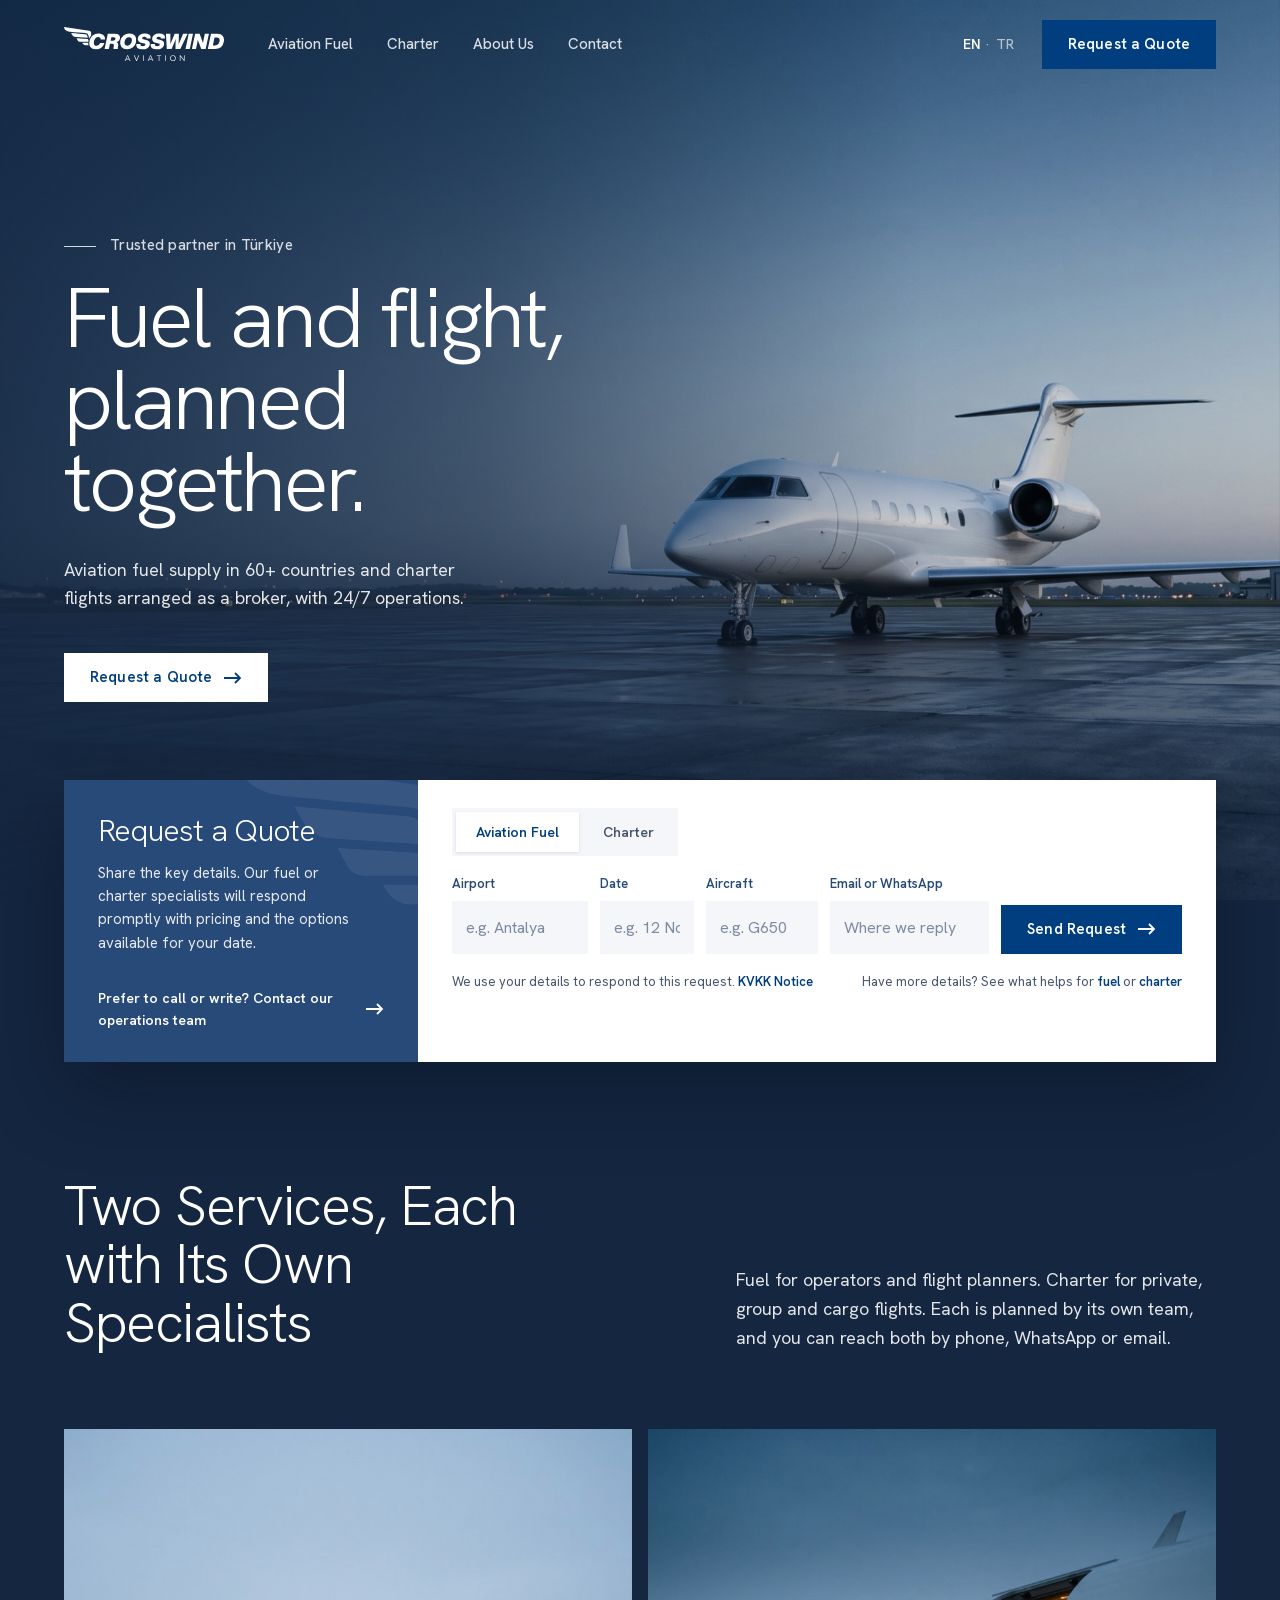
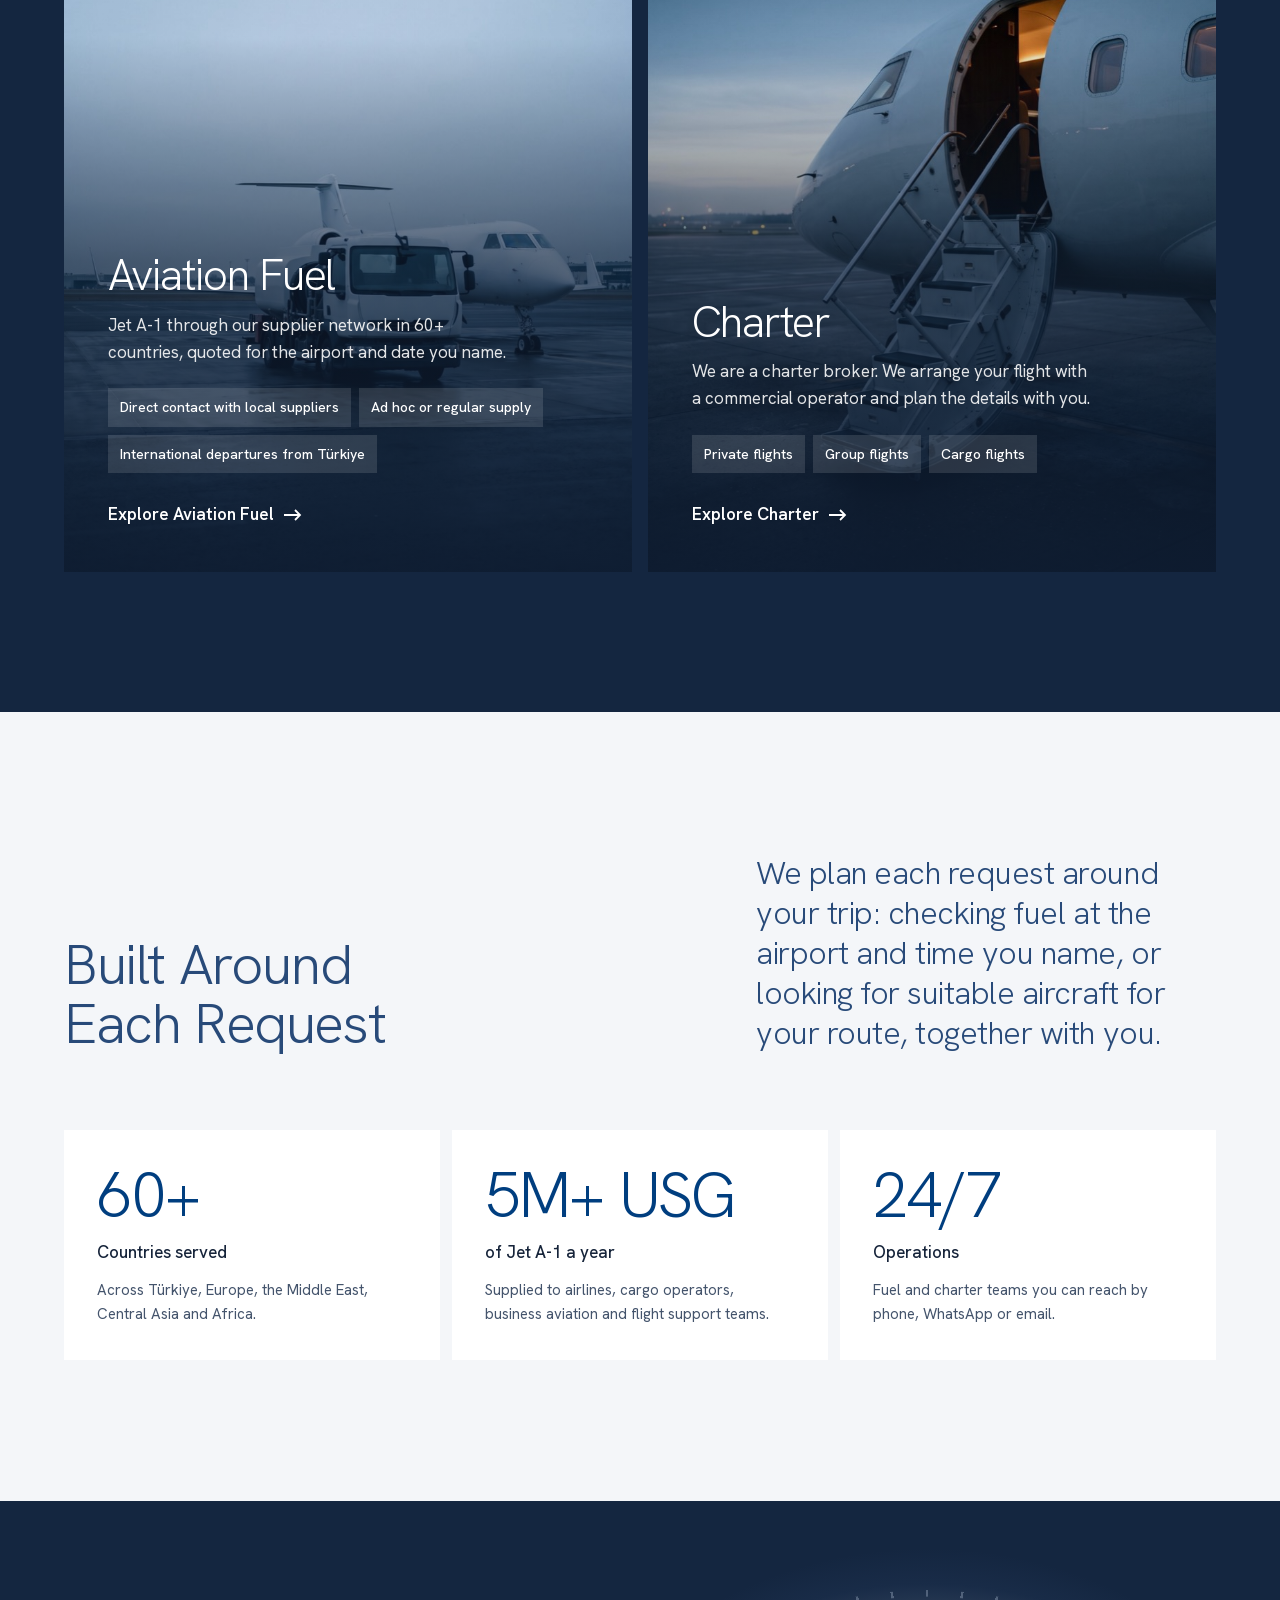
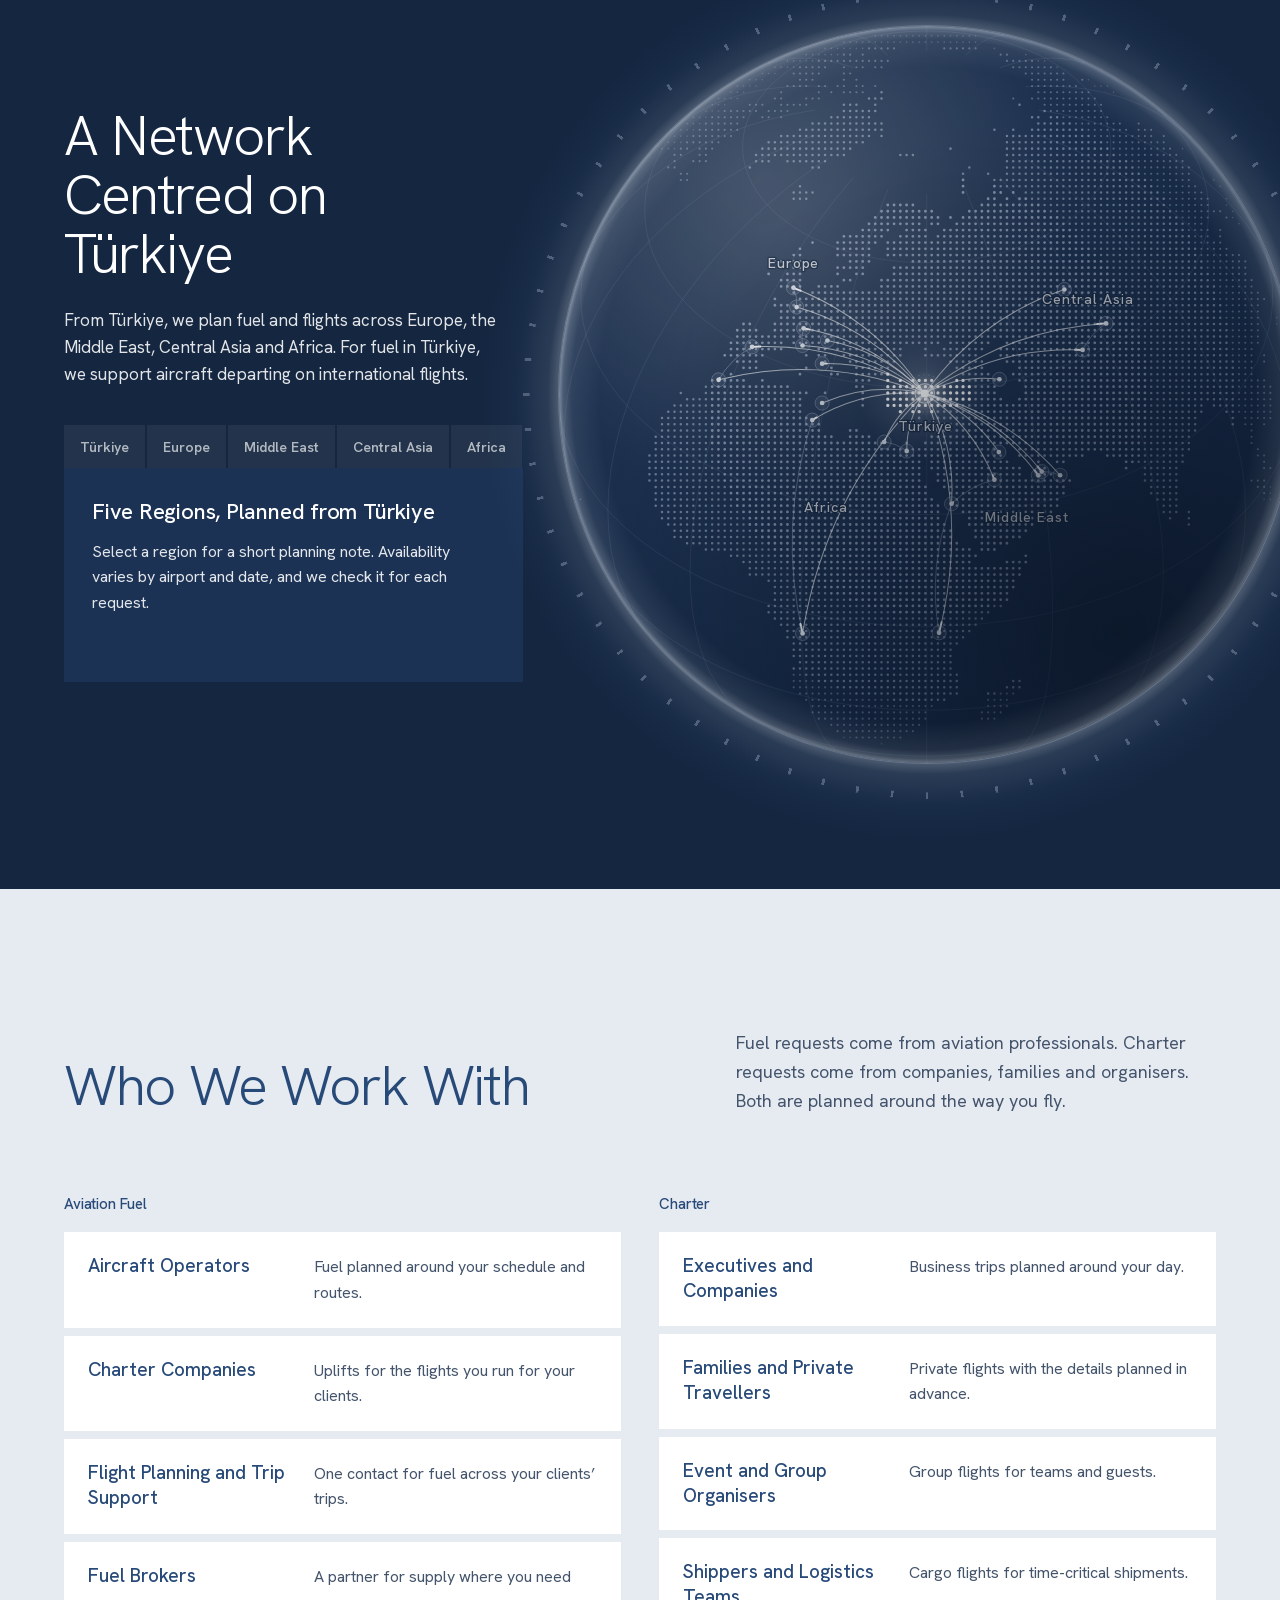
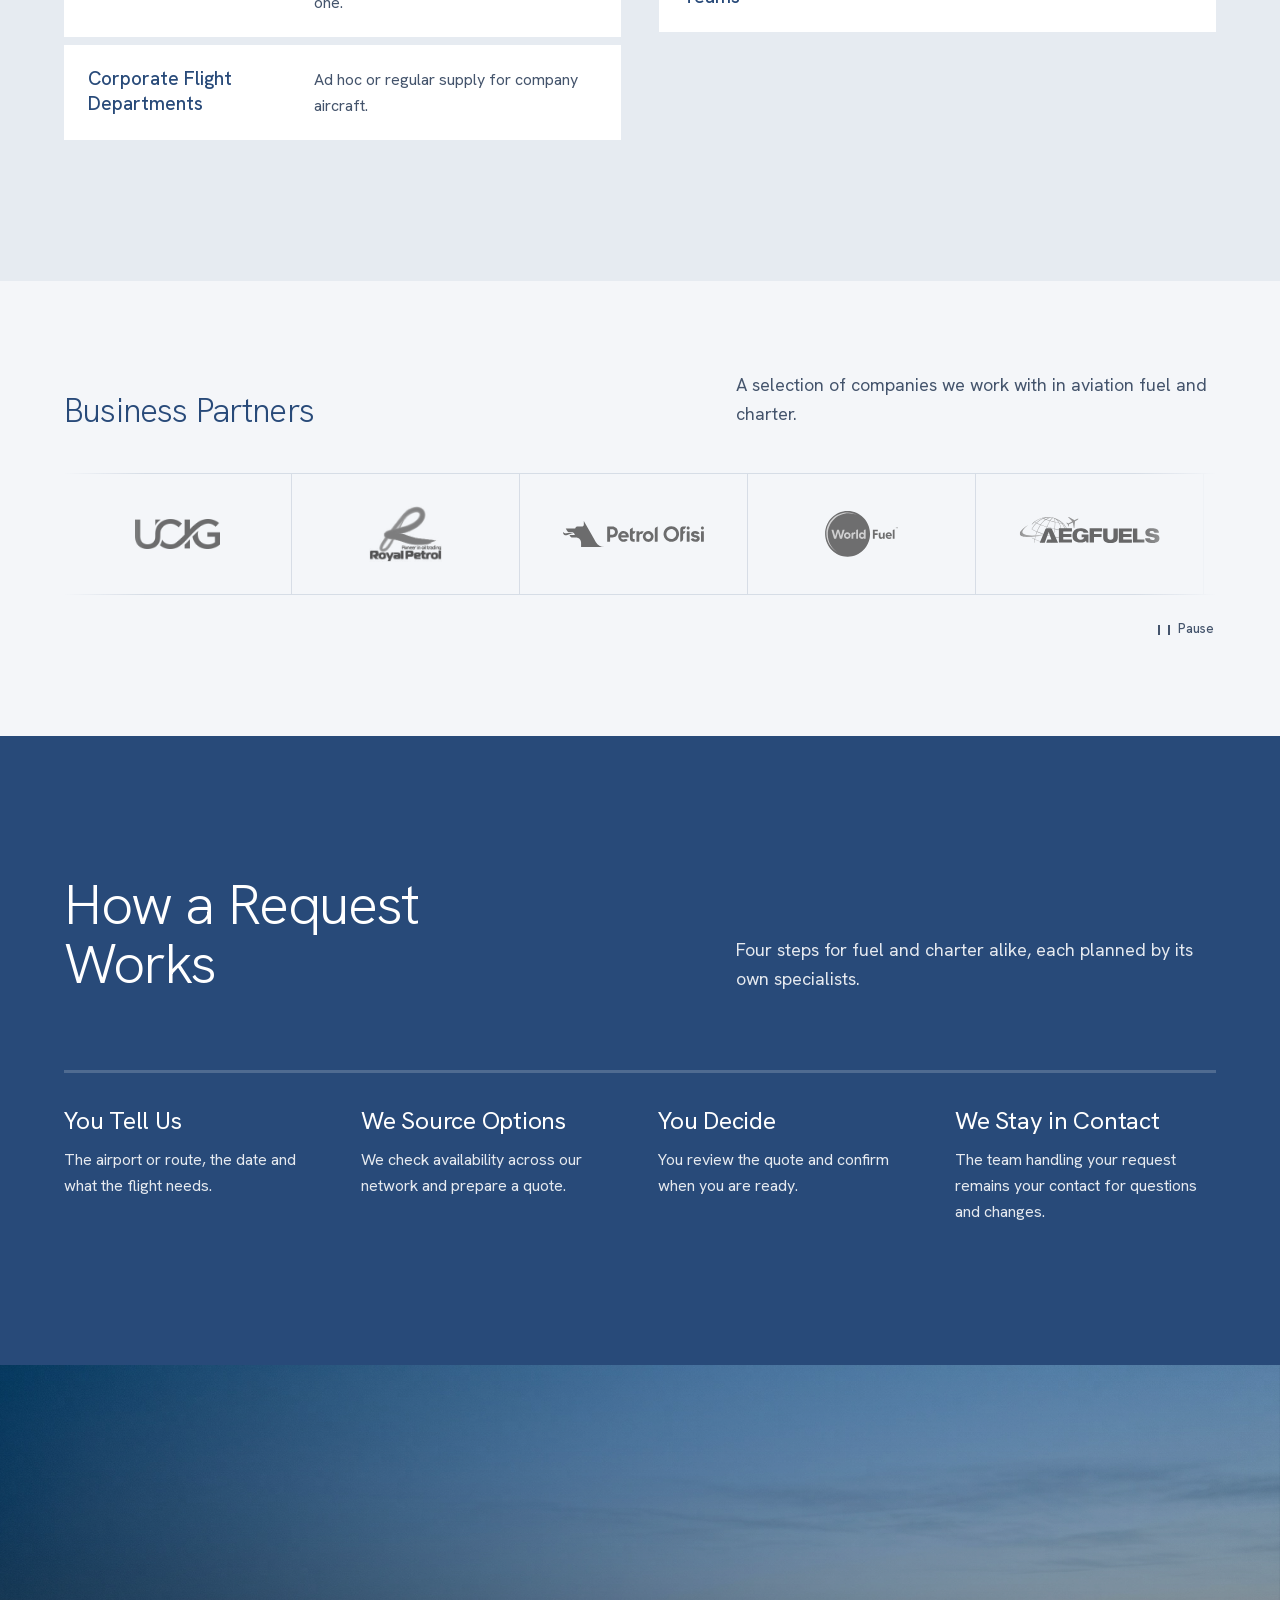
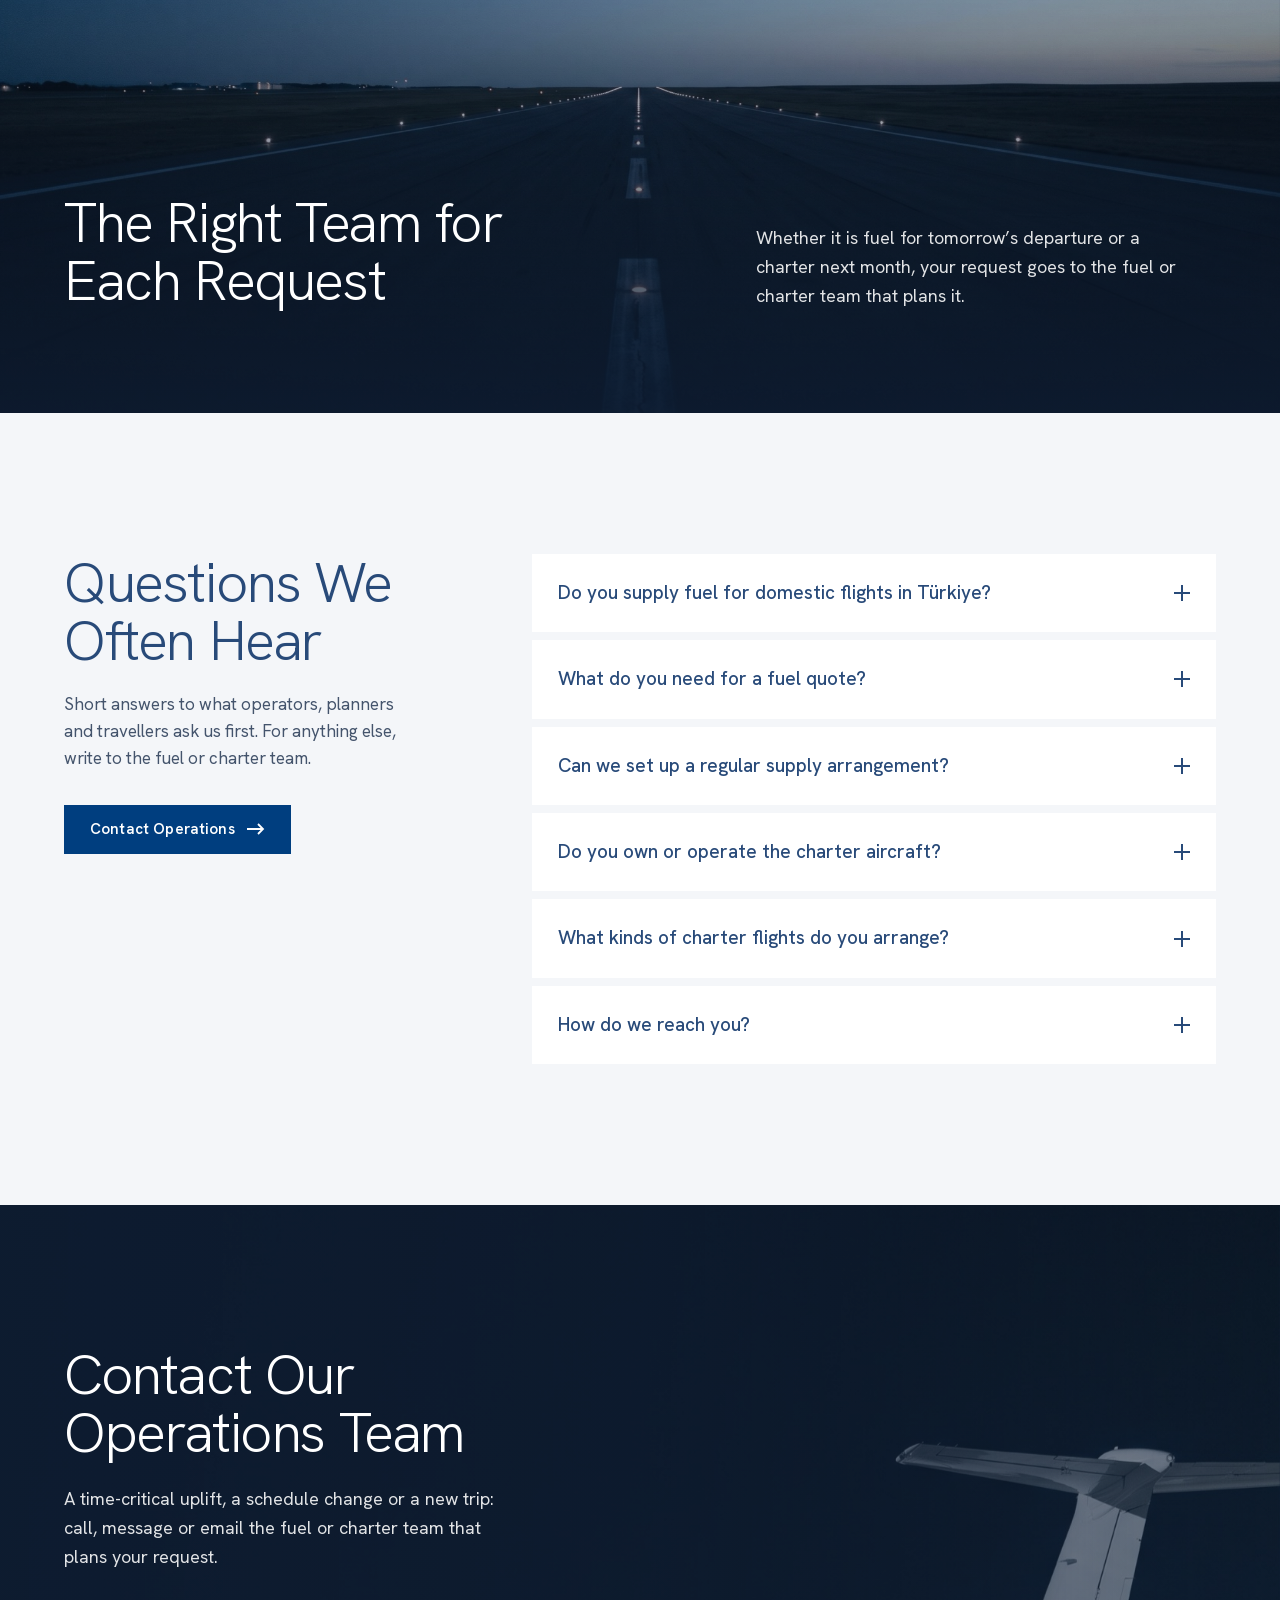
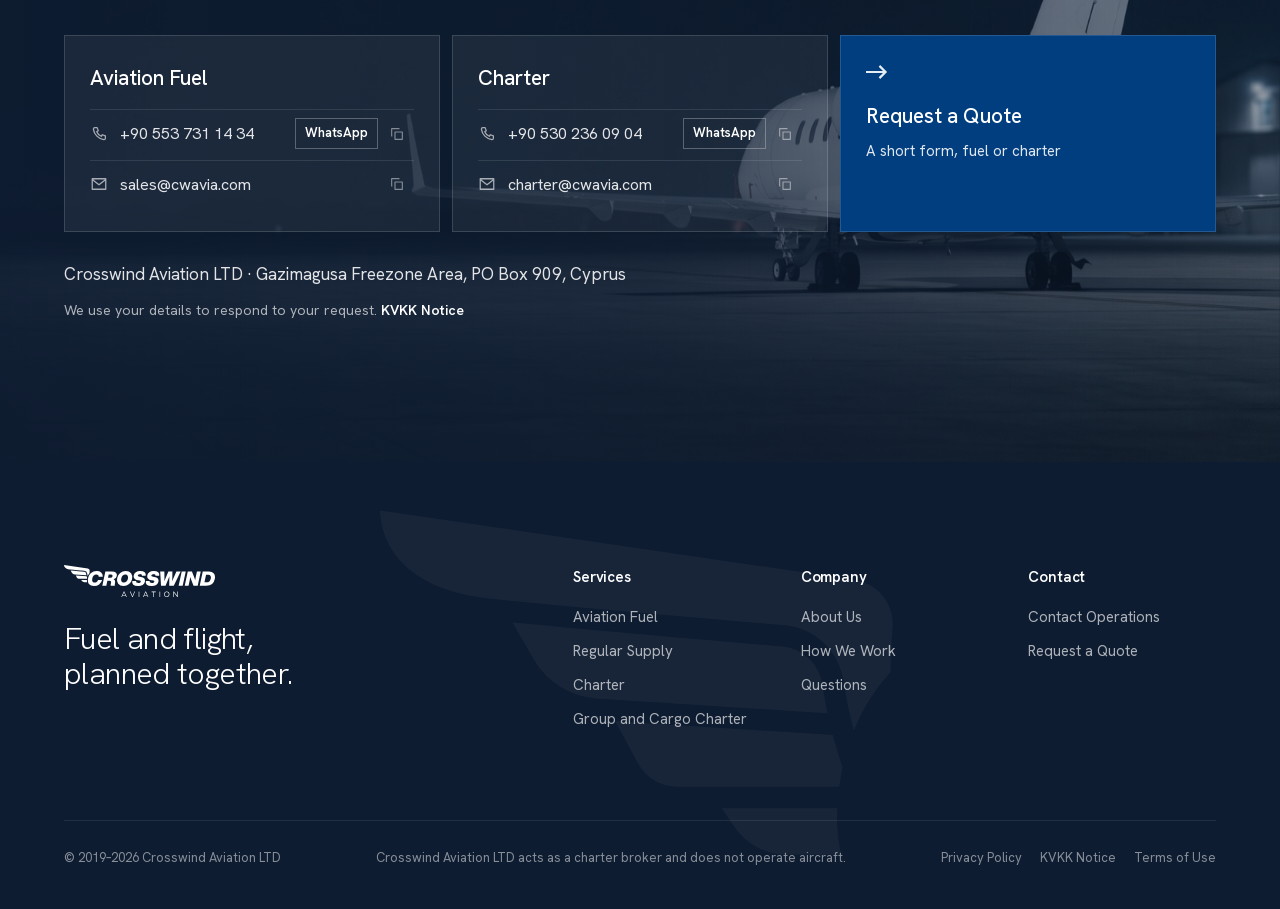
==== commit d5bac7cc: "EN: Business Partners bolumu" ====
--- a/index.html
+++ b/index.html
@@ -340,6 +340,30 @@
     </div>
   </section>
 
+  <section class="bolum z-beyaz partnerler" id="partnerler" data-yayin="kapali" aria-labelledby="partner-baslik">
+    <div class="wrap">
+      <div class="bas">
+        <h2 id="partner-baslik" class="yukari">Business Partners</h2>
+        <p class="yukari">A selection of companies we work with in aviation fuel and charter.</p>
+      </div>
+      <div class="partner-serit yukari" id="partner-serit">
+        <ul class="partner-akis" role="list" aria-labelledby="partner-baslik">
+          <li><img decoding="async" class="partner-logo koyu" src="assets/partnerler/ucig.png" alt="UCIG DMCC" loading="lazy" style="--h:30px"></li>
+          <li><img decoding="async" class="partner-logo kompakt" src="assets/partnerler/royal-petrol.png" alt="Royal Petrol" loading="lazy" style="--h:56px;--ton:.55"></li>
+          <li><img decoding="async" class="partner-logo" src="assets/partnerler/petrol-ofisi.svg" alt="Petrol Ofisi" loading="lazy" style="--h:26px;--ton:1.3"></li>
+          <li><img decoding="async" class="partner-logo kompakt" src="assets/partnerler/world-fuel.svg" alt="World Fuel" loading="lazy" style="--h:48px;--ton:.75"></li>
+          <li><img decoding="async" class="partner-logo" src="assets/partnerler/aeg-fuels.svg" alt="AEG Fuels" loading="lazy" style="--h:26px;--ton:.85;--y:-4px"></li>
+          <li><img decoding="async" class="partner-logo koyu kompakt" src="assets/partnerler/bonair.png" alt="Bonair" loading="lazy" style="--h:56px"></li>
+          <li><img decoding="async" class="partner-logo koyu" src="assets/partnerler/fuelex.svg" alt="Fuelex" loading="lazy" style="--h:19px"></li>
+          <li><img decoding="async" class="partner-logo kompakt" src="assets/partnerler/access.png" alt="Access Flight Support" loading="lazy" style="--h:52px;--ton:.55"></li>
+          <li><img decoding="async" class="partner-logo" src="assets/partnerler/ponak.png" alt="PONAK" loading="lazy" style="--h:27px;--ton:.8"></li>
+          <li><img decoding="async" class="partner-logo kompakt" src="assets/partnerler/essential-jet-solutions.png" alt="Essential Jet Solutions" loading="lazy" style="--h:50px;--ton:.45"></li>
+          <li><img decoding="async" class="partner-logo" src="assets/partnerler/airx.svg" alt="AirX Charter" loading="lazy" style="--h:25px;--ton:1.4"></li>
+        </ul>
+      </div>
+      <button type="button" class="partner-dur" aria-controls="partner-serit" aria-pressed="false"><span>Pause</span></button>
+    </div>
+  </section>
 
   <section class="bolum z-lacivert" id="planlama" aria-labelledby="planlama-baslik">
     <div class="wrap">
--- a/assets/site.css
+++ b/assets/site.css
@@ -0,0 +1,1173 @@
+  /* Yazı tipi: Hanken Grotesk (SIL OFL 1.1, fonts/OFL.txt), siteden yüklenir; dış sunucuya istek yok */
+  @font-face { font-family: "Hanken Grotesk"; font-style: normal; font-weight: 300 600; font-display: swap; src: url(fonts/hanken-grotesk-latin-ext.woff2) format("woff2"); unicode-range: U+0100-02BA, U+02BD-02C5, U+02C7-02CC, U+02CE-02D7, U+02DD-02FF, U+0304, U+0308, U+0329, U+1D00-1DBF, U+1E00-1E9F, U+1EF2-1EFF, U+2020, U+20A0-20AB, U+20AD-20C4, U+2113, U+2C60-2C7F, U+A720-A7FF; }
+  @font-face { font-family: "Hanken Grotesk"; font-style: normal; font-weight: 300 600; font-display: swap; src: url(fonts/hanken-grotesk-latin.woff2) format("woff2"); unicode-range: U+0000-00FF, U+0131, U+0152-0153, U+02BB-02BC, U+02C6, U+02DA, U+02DC, U+0304, U+0308, U+0329, U+2000-206F, U+20AC, U+2122, U+2191, U+2193, U+2212, U+2215, U+FEFF, U+FFFD; }
+
+  /* Kurumsal renkler (sabit): marka-kiti/renkler.css · v3: koyu lacivert ağırlıklı */
+  :root {
+    --logo: #003E7F;
+    --navy: #284A79;
+    --mid: #5373A9;
+    --grey-blue: #A2B1C6;
+    --mist: #D5DCE4;
+    --white: #FFFFFF;
+    --ground: #F4F6F9;
+  --sis-2: #E6EBF1;           /* sisin açık tonu: açık bölüm zemini */
+    --ink: #16243A;
+    --ink-2: #44546C;
+    --deep: #142640;           /* lacivertin koyu tonu: ana koyu zemin */
+    --deep-2: #1B3254;         /* koyu zeminde bir ton açık yüzey */
+    --deep-3: #0E1C31;         /* alt bilgi */
+    --on-dark: rgba(255,255,255,.88);
+    --on-dark-2: rgba(255,255,255,.66);
+    --gutter: clamp(20px, 5vw, 80px);
+    --max: 1360px;
+    --ease: cubic-bezier(.22, .61, .36, 1);
+  }
+  * { box-sizing: border-box; margin: 0; padding: 0; }
+  html { scroll-behavior: smooth; }
+  body {
+    font-family: "Hanken Grotesk", system-ui, sans-serif;
+    color: var(--ink); background: var(--deep);
+    font-size: 17px; line-height: 1.6; -webkit-font-smoothing: antialiased;
+  }
+  img, video { display: block; max-width: 100%; }
+  a { color: inherit; text-decoration: none; }
+  button { font: inherit; color: inherit; }
+  :focus-visible { outline: 2px solid var(--grey-blue); outline-offset: 3px; }
+  .z-beyaz :focus-visible, .z-acik :focus-visible, .kart__sag :focus-visible, .sheet__panel :focus-visible { outline-color: var(--logo); }
+  .wrap { max-width: var(--max); margin: 0 auto; padding: 0 var(--gutter); }
+  .tabular { font-variant-numeric: tabular-nums; }
+  .bitisik { white-space: nowrap; }
+  h2 { font-weight: 300; font-size: clamp(36px, 4.4vw, 64px); line-height: 1.04; letter-spacing: -0.025em; }
+  h3 { letter-spacing: -0.01em; }
+  .ok { width: 18px; height: 12px; flex: none; }
+
+  /* ---------- Zeminler ---------- */
+  .bolum { padding: clamp(96px, 11vw, 168px) 0; position: relative; }
+  .z-koyu { background: var(--deep); color: #fff; }
+  .z-koyu2 { background: var(--deep-2); color: #fff; }
+  .z-lacivert { background: var(--navy); color: #fff; }
+  .z-acik { background: var(--sis-2); color: var(--ink); }
+  .z-beyaz { background: var(--ground); color: var(--ink); }
+  .z-acik h2, .z-beyaz h2 { color: var(--navy); }
+
+  /* Bölüm başı: başlık solda, açıklama sağda */
+  .bas { display: grid; grid-template-columns: minmax(0, 1fr) minmax(0, 1fr); gap: 48px; align-items: end; margin-bottom: clamp(48px, 6vw, 88px); }
+  .bas h2 { max-width: 15ch; }
+  .bas p { max-width: 48ch; justify-self: end; font-size: 18px; }
+  .z-koyu .bas p, .z-koyu2 .bas p, .z-lacivert .bas p { color: var(--on-dark); }
+  .z-acik .bas p, .z-beyaz .bas p { color: var(--ink-2); }
+
+  /* ---------- Üst bar ---------- */
+  header.bar { position: fixed; inset: 0 0 auto 0; z-index: 50; transition: background .35s var(--ease), box-shadow .35s var(--ease); }
+  header.bar .wrap { display: flex; align-items: center; gap: 44px; height: 88px; transition: height .35s var(--ease); }
+  .logo { height: 34px; width: auto; }
+  nav.ana { display: flex; gap: 34px; font-weight: 500; font-size: 15px; color: rgba(255,255,255,.84); white-space: nowrap; }
+  nav.ana a { position: relative; padding: 8px 0; transition: color .2s; }
+  nav.ana a::after { content: ""; position: absolute; left: 0; right: 0; bottom: 0; height: 2px; background: currentColor; transform: scaleX(0); transform-origin: left; transition: transform .35s var(--ease); }
+  nav.ana a:hover { color: #fff; }
+  nav.ana a:hover::after, nav.ana a[aria-current="page"]::after { transform: scaleX(1); }
+  nav.ana a[aria-current="page"] { color: #fff; }
+  .bar-sag { margin-left: auto; display: flex; align-items: center; gap: 26px; }
+  .dil { font-size: 14px; font-weight: 500; color: rgba(255,255,255,.62); }
+  .dil b { color: #fff; font-weight: 600; }
+  .dil a, .menu-dil a { padding: 4px 2px; transition: color .2s; }
+  .dil a { position: relative; }
+  .dil a::before { content: ""; position: absolute; inset: -10px -8px; } /* geniş tıklama alanı */
+  .dil a:hover, .menu-dil a:hover { color: #fff; }
+  header.bar.dolu { background: rgba(14,28,49,.96); box-shadow: 0 1px 0 rgba(255,255,255,.06); }
+  header.bar.dolu .wrap { height: 72px; }
+  .menu-ac { display: none; background: transparent; border: 0; width: 44px; height: 44px; cursor: pointer; color: #fff; }
+  .menu-ac i { display: block; width: 24px; height: 2px; background: currentColor; margin: 6px auto; transition: transform .3s var(--ease), opacity .3s; }
+  .menu-ac[aria-expanded="true"] i:nth-child(1) { transform: translateY(8px) rotate(45deg); }
+  .menu-ac[aria-expanded="true"] i:nth-child(2) { opacity: 0; }
+  .menu-ac[aria-expanded="true"] i:nth-child(3) { transform: translateY(-8px) rotate(-45deg); }
+
+  .btn {
+    display: inline-flex; align-items: center; justify-content: center; gap: 12px;
+    font: 600 15px/1 "Hanken Grotesk", sans-serif; letter-spacing: .01em;
+    padding: 17px 26px; border: 0; cursor: pointer; white-space: nowrap;
+    transition: background .25s var(--ease), color .25s var(--ease), transform .2s var(--ease);
+  }
+  .btn:active { transform: translateY(1px); }
+  .btn svg { transition: transform .25s var(--ease); }
+  .btn:hover svg { transform: translateX(4px); }
+  .btn--mavi { background: var(--logo); color: #fff; }
+  .btn--mavi:hover { background: var(--mid); }
+  .btn--beyaz { background: #fff; color: var(--logo); }
+  .btn--beyaz:hover { background: var(--mist); }
+  .btn--cam { background: rgba(255,255,255,.12); color: #fff; }
+  .btn--cam:hover { background: rgba(255,255,255,.22); }
+  .link { display: inline-flex; align-items: center; gap: 10px; font-weight: 600; }
+  .link svg { transition: transform .25s var(--ease); }
+  .link:hover svg { transform: translateX(5px); }
+
+  /* ---------- Hero ---------- */
+  .hero { position: relative; height: 100svh; min-height: 680px; max-height: 1120px; color: #fff; overflow: hidden; background: var(--deep); }
+  .hero__media { position: absolute; inset: 0; background: url(hero.jpg) center / cover no-repeat; }
+  .hero__media { will-change: transform; }
+  .hero__media video { position: absolute; inset: 0; width: 100%; height: 100%; object-fit: cover; transition: opacity .8s var(--ease); }
+  .hero__scrim {
+    position: absolute; inset: 0;
+    background:
+      linear-gradient(90deg, rgba(20,38,64,.86) 0%, rgba(20,38,64,.58) 38%, rgba(20,38,64,.1) 72%),
+      linear-gradient(0deg, rgba(20,38,64,.7) 0%, rgba(20,38,64,0) 42%);
+  }
+  .hero__icerik { position: relative; height: 100%; display: flex; flex-direction: column; justify-content: flex-end; padding-bottom: clamp(170px, 22vh, 240px); }
+  .hero h1 { font-weight: 300; font-size: clamp(46px, 6.8vw, 104px); line-height: .97; letter-spacing: -0.035em; max-width: 12ch; }
+  .hero p.giris { margin-top: 32px; font-size: clamp(17px, 1.4vw, 21px); color: var(--on-dark); max-width: 42ch; }
+  .hero .kapilar { margin-top: 40px; display: flex; gap: 12px; flex-wrap: wrap; }
+
+  /* Giriş animasyonu: tek seferlik, sakin */
+  .giris-anim > * { opacity: 0; transform: translateY(20px); filter: blur(6px); animation: giris 1.1s var(--ease) forwards; }
+  @keyframes giris { to { opacity: 1; transform: none; filter: blur(0); } }
+  /* Üst etiketin çizgisi açılışta soldan çizilir */
+  .giris-anim .ust-etiket::before { transform: scaleX(0); transform-origin: 0 50%; animation: cizgi-ac .9s cubic-bezier(.16, 1, .3, 1) .45s forwards; }
+  @keyframes cizgi-ac { to { transform: scaleX(1); } }
+  .giris-anim > *:nth-child(2) { animation-delay: .14s; }
+  .giris-anim > *:nth-child(3) { animation-delay: .28s; }
+  .giris-anim > *:nth-child(4) { animation-delay: .42s; }
+  @keyframes belir { to { opacity: 1; transform: none; } }
+  /* Üst etiket: başlığın üstünde kısa, ölçülü vurgu satırı ("Trusted partner in Türkiye" gibi) */
+  .ust-etiket { display: flex; align-items: center; gap: 14px; margin-bottom: 22px; font-size: 15px; font-weight: 500; letter-spacing: .02em; line-height: 1.3; color: var(--grey-blue); }
+  .ust-etiket::before { content: ""; flex: none; width: 32px; height: 1px; background: currentColor; }
+  .hero .ust-etiket { color: rgba(255,255,255,.82); }
+  .z-acik .ust-etiket, .z-beyaz .ust-etiket { color: var(--mid); }
+
+  /* ---------- Teklif kartı ---------- */
+  .teklif { position: relative; z-index: 5; margin-top: -120px; background: linear-gradient(180deg, transparent 120px, var(--deep) 120px); }
+  .kart { background: #fff; box-shadow: 0 30px 70px rgba(5,12,24,.35); display: grid; grid-template-columns: minmax(280px, 4fr) minmax(0, 9fr); }
+  .kart__sol { background: var(--navy); color: #fff; padding: 34px 34px 30px; display: flex; flex-direction: column; gap: 14px; position: relative; overflow: hidden; }
+  .kart__sol h2 { font-size: clamp(28px, 2.4vw, 34px); line-height: 1.1; position: relative; }
+  .kart__sol p { font-size: 15px; color: var(--on-dark); line-height: 1.55; position: relative; max-width: 34ch; }
+  .kart__iletisim { margin-top: auto; padding-top: 18px; display: inline-flex; align-items: center; gap: 10px; font-size: 14px; font-weight: 600; color: #fff; position: relative; }
+  .kart__iletisim svg { transition: transform .25s var(--ease); }
+  .kart__iletisim:hover svg { transform: translateX(4px); }
+  .kart__sol .kanat-izi { position: absolute; right: -40px; top: -22px; width: 220px; opacity: .07; pointer-events: none; }
+  .kart__sag { padding: 28px 34px 24px; display: flex; flex-direction: column; gap: 18px; color: var(--ink); }
+  .sekmeler { display: inline-flex; gap: 4px; background: var(--ground); padding: 4px; align-self: flex-start; }
+  .sekmeler button { font: 600 14px "Hanken Grotesk", sans-serif; color: var(--ink-2); background: transparent; border: 0; padding: 11px 20px; cursor: pointer; transition: background .2s, color .2s; }
+  .sekmeler button:hover { color: var(--logo); }
+  .sekmeler button[aria-selected="true"] { background: #fff; color: var(--logo); box-shadow: 0 1px 3px rgba(20,38,64,.12); }
+  form.hizli { display: grid; grid-template-columns: minmax(0, 1.15fr) minmax(0, .8fr) minmax(0, .95fr) minmax(0, 1.35fr) auto; gap: 12px; align-items: end; }
+  /* Charter formunda üstte uçuş türü ve sınıf satırı var; alanlar yine aynı oranla */
+  form.hizli > .tur-secim, form.hizli > .sinif-cip { grid-column: 1 / -1; }
+  form.hizli[hidden] { display: none; }
+  .alan { display: flex; flex-direction: column; gap: 6px; min-width: 0; }
+  .alan label { font-size: 13px; font-weight: 600; color: var(--navy); }
+  .alan input {
+    width: 100%; min-width: 0; font: 400 16px "Hanken Grotesk", sans-serif; color: var(--ink); background: var(--ground);
+    border: 0; padding: 16px 14px; outline: 2px solid transparent; transition: outline-color .2s, background .2s;
+  }
+  .alan input:hover { background: #ECF0F5; }
+  .alan input:focus { outline-color: var(--mid); background: #fff; }
+  .alan input::placeholder { color: #7D8CA2; }
+  .kart__alt { display: flex; justify-content: space-between; gap: 16px; flex-wrap: wrap; font-size: 13px; color: var(--ink-2); }
+  .kart__alt a { color: var(--logo); font-weight: 600; }
+  .gonderildi { font-size: 15px; color: var(--navy); background: var(--ground); padding: 14px 16px; }
+  form.hizli .gonderildi, .sheet__form .gonderildi { grid-column: 1 / -1; }
+
+  /* ---------- Hizmet panelleri (görselli, koyu) ---------- */
+  .paneller { display: grid; grid-template-columns: 1fr 1fr; gap: 16px; }
+  .panel { position: relative; display: flex; flex-direction: column; justify-content: flex-end; min-height: clamp(560px, 58vw, 780px); overflow: hidden; color: #fff; background: var(--deep-2); isolation: isolate; }
+  .panel img { position: absolute; inset: 0; width: 100%; height: 100%; object-fit: cover; z-index: -2; transform: scale(1.08); transition: transform 1.6s var(--ease); }
+  .panel.gorunur img { transform: scale(1); }
+  .panel:hover img { transform: scale(1.04); }
+  .panel::before { content: ""; position: absolute; inset: 0; z-index: -1; background: linear-gradient(0deg, rgba(14,28,49,.94) 0%, rgba(14,28,49,.6) 42%, rgba(14,28,49,.05) 72%); }
+  .panel__ic { padding: clamp(28px, 3.4vw, 52px); }
+  .panel h3 { font-weight: 300; font-size: clamp(34px, 3.4vw, 52px); line-height: 1.02; letter-spacing: -0.025em; }
+  .panel p { margin-top: 14px; color: var(--on-dark); max-width: 40ch; }
+  .panel ul { list-style: none; margin-top: 22px; display: flex; flex-wrap: wrap; gap: 8px; }
+  .panel li { font-size: 14px; font-weight: 500; padding: 8px 12px; background: rgba(255,255,255,.12); }
+  .panel .link { margin-top: 28px; }
+  .panel--uzun { min-height: clamp(560px, 58vw, 780px); }
+
+  /* ---------- Beyan ve rakamlar (açık) ---------- */
+  .beyan { font-weight: 300; font-size: clamp(26px, 2.5vw, 36px); line-height: 1.25; letter-spacing: -0.015em; color: var(--navy); max-width: 30ch; }
+  .rakam-satiri { margin-top: clamp(56px, 6vw, 88px); display: grid; grid-template-columns: repeat(3, minmax(0, 1fr)); gap: 12px; }
+  .rakam-satiri > div { background: #fff; padding: clamp(26px, 2.6vw, 40px); display: flex; flex-direction: column; gap: 12px; min-height: 220px; }
+  .rakam-satiri b { font-weight: 300; font-size: clamp(48px, 5vw, 76px); line-height: 1; letter-spacing: -0.03em; color: var(--logo); }
+  .rakam-satiri span { margin-top: auto; color: var(--ink); font-weight: 500; }
+  .rakam-satiri small { color: var(--ink-2); font-size: 15px; }
+  .beyan-izgara { display: grid; grid-template-columns: minmax(0, 7fr) minmax(0, 5fr); gap: 48px; align-items: end; }
+  .beyan-izgara h2 { max-width: 13ch; }
+
+  /* ---------- Küre ve ağ ---------- */
+  .ag { overflow: hidden; }
+  .ag .wrap { display: grid; grid-template-columns: minmax(0, 5fr) minmax(0, 7fr); gap: clamp(32px, 4vw, 64px); align-items: center; }
+  .ag h2 { max-width: 12ch; }
+  .ag p.metin { margin-top: 24px; color: var(--on-dark); max-width: 44ch; }
+  .bolge-sec { margin-top: 36px; display: flex; flex-wrap: wrap; gap: 2px; }
+  .bolge-sec button { position: relative; font: 600 14px "Hanken Grotesk", sans-serif; padding: 13px 16px 12px; background: rgba(255,255,255,.06); color: var(--on-dark-2); border: 0; cursor: pointer; transition: background .25s var(--ease), color .25s var(--ease); }
+  .bolge-sec button::before { content: ""; position: absolute; left: 0; right: 0; top: 0; height: 2px; background: #fff; transform: scaleX(0); transform-origin: 0 50%; transition: transform .45s var(--ease); }
+  .bolge-sec button:hover { background: rgba(255,255,255,.12); color: #fff; }
+  .bolge-sec button[aria-pressed="true"] { background: var(--deep-2); color: #fff; }
+  .bolge-sec button[aria-pressed="true"]::before { transform: scaleX(1); }
+  .tur-acik .bolge-sec button[aria-pressed="true"]::before { animation: tur-dolgu 4.2s linear both; }
+  @keyframes tur-dolgu { from { transform: scaleX(0); } to { transform: scaleX(1); } }
+  .bolge-sec--kure button[aria-pressed="true"] { background: rgba(255,255,255,.14); }
+  .bolge-panel { margin-top: 0; background: var(--deep-2); padding: 26px 28px; min-height: 172px; }
+  .bolge-panel h3 { font-weight: 500; font-size: 22px; }
+  .bolge-panel p { margin-top: 10px; color: var(--on-dark); font-size: 16px; max-width: 46ch; }
+  .bolge-panel small { display: block; margin-top: 14px; color: var(--on-dark-2); font-size: 14px; }
+  .bolge-panel[data-anim] > * { animation: belir .5s var(--ease) both; }
+
+  /* Küre v2 (11 Kasım): gövde ışık-gölge ile hacim kazanır, dışında atmosfer halesi ve ince kadran halkası var.
+     Yakınlaşma --z / --tx / --ty ile yapılır; çizgi kalınlıkları, düğümler ve etiketler 1/--z ile dengelenir (kabalaşmaz). */
+  .kure { position: relative; width: 100%; aspect-ratio: 1 / 1; --z: 1; --tx: 0%; --ty: 0%; }
+  .ag .kure { width: 122%; margin: -6% -16% -6% -6%; }
+  .kure::before { content: ""; position: absolute; inset: -7%; border-radius: 50%; pointer-events: none;
+    background: radial-gradient(closest-side, rgba(162,177,198,0) 81.6%, rgba(213,220,228,.30) 82.5%, rgba(162,177,198,.16) 85%, rgba(83,115,169,.07) 92%, rgba(83,115,169,0) 100%); }
+  .kure::after { content: ""; position: absolute; inset: -1.6%; border-radius: 50%; pointer-events: none; opacity: .55;
+    background: repeating-conic-gradient(from -0.2deg, rgba(162,177,198,.7) 0 .4deg, rgba(162,177,198,0) .4deg 5deg);
+    -webkit-mask: radial-gradient(closest-side, transparent 98.2%, #000 98.5%); mask: radial-gradient(closest-side, transparent 98.2%, #000 98.5%); }
+  .kure__govde { position: absolute; inset: 3%; border-radius: 50%; overflow: hidden; isolation: isolate;
+    background: radial-gradient(circle at 31% 25%, rgba(162,177,198,.22), rgba(83,115,169,.15) 36%, rgba(40,74,121,.12) 62%, rgba(14,28,49,.34) 100%);
+    box-shadow: 0 0 0 1px rgba(162,177,198,.3); }
+  .kure__govde::after { content: ""; position: absolute; inset: 0; border-radius: 50%; pointer-events: none; z-index: 2;
+    background:
+      radial-gradient(closest-side, rgba(213,220,228,0) 89%, rgba(213,220,228,.09) 96.5%, rgba(213,220,228,.32) 100%),
+      radial-gradient(circle at 76% 82%, rgba(8,16,30,.66), rgba(8,16,30,.28) 36%, rgba(8,16,30,0) 64%),
+      radial-gradient(circle at 27% 21%, rgba(255,255,255,.10), rgba(255,255,255,0) 40%); }
+  .kure__ic { position: absolute; inset: -3.1915%; transform-origin: 50% 50%; transform: scale(var(--z)) translate(var(--tx), var(--ty)); transition: transform 1.25s var(--ease); }
+  .kure__ic > img, .kure__ic > svg { position: absolute; inset: 0; width: 100%; height: 100%; }
+  .kure .izgara { fill: none; stroke: rgba(162,177,198,.15); stroke-width: calc(1px / var(--z)); transition: stroke-width 1.25s var(--ease); }
+  .kure .merkez-isik { opacity: 0; transition: opacity 1.4s var(--ease) 1s; }
+  .kure.ciz .merkez-isik { opacity: 1; }
+  .kure .rota { fill: none; stroke: var(--grey-blue); stroke-width: calc(1.1px / var(--z)); stroke-linecap: round; stroke-dasharray: 1; stroke-dashoffset: 1; opacity: .5; transition: stroke-dashoffset 2.2s var(--ease), opacity .45s var(--ease), stroke-width 1.25s var(--ease); }
+  .kure .rota[data-kaynak="tr"] { stroke: #fff; stroke-width: calc(1.3px / var(--z)); opacity: .62; }
+  .kure.ciz .rota { stroke-dashoffset: 0; }
+  /* Türkiye içi kısa bağlantılar: yalnız Türkiye seçilince görünür */
+  .kure .rota--ic { opacity: 0; stroke: #fff; }
+  .kure.secim .rota--ic:not(.vurgu) { opacity: 0; }
+  .kure.secim[data-secili="tr"] .rota--ic.vurgu { opacity: .8; }
+  .kure .akan { fill: none; stroke: #fff; stroke-width: calc(2.4px / var(--z)); stroke-linecap: round; stroke-dasharray: .045 .955; stroke-dashoffset: .045; opacity: 0; transition: opacity .45s; }
+  .kure.ciz .akan { opacity: .95; animation: akis var(--sure, 5s) linear var(--gecikme, 0s) infinite; }
+  @keyframes akis { from { stroke-dashoffset: .045; } to { stroke-dashoffset: -1; } }
+  .kure .dugumler, .kure .etiketler { opacity: 0; transition: opacity .7s var(--ease) 1.4s; }
+  .kure .etiketler { transition-delay: 1.8s; }
+  .kure.ciz .dugumler, .kure.ciz .etiketler { opacity: 1; }
+  .kure .dugum { transform: scale(calc(1 / var(--z))); transition: opacity .4s var(--ease), transform 1.25s var(--ease); }
+  .kure .dugum__nokta { fill: var(--mist); transition: fill .3s; }
+  .kure .dugum__hale { fill: rgba(162,177,198,.10); stroke: var(--grey-blue); stroke-width: 1px; stroke-opacity: .5; transition: stroke .3s, stroke-opacity .3s, fill .3s; }
+  .kure .dugum--tr .dugum__nokta { fill: #fff; }
+  .kure .dugum--tr .dugum__hale { fill: rgba(255,255,255,.14); stroke: #fff; stroke-opacity: .85; }
+  .kure .dugum__dis { fill: none; stroke: #fff; stroke-width: 1px; stroke-opacity: .32; stroke-dasharray: 1.5 5; }
+  .kure .nabiz { fill: none; stroke: #fff; stroke-width: 1.2; transform-box: fill-box; transform-origin: center; opacity: 0; }
+  .kure.ciz .nabiz { animation: nabiz 3.6s var(--ease) 1.6s infinite; }
+  @keyframes nabiz { 0% { transform: scale(1.4); opacity: .7; } 100% { transform: scale(6); opacity: 0; } }
+  .kure .etiket { font: 500 18px "Hanken Grotesk", sans-serif; letter-spacing: .07em; fill: rgba(255,255,255,.74); paint-order: stroke; stroke: rgba(20,38,64,.82); stroke-width: 3.5px; stroke-linejoin: round; transform: scale(calc(1 / var(--z))); transition: fill .3s, transform 1.25s var(--ease); }
+  .kure.secim .rota, .kure.secim .akan { opacity: .1; }
+  .kure.secim .dugum:not(.dugum--tr) { opacity: .28; }
+  .kure.secim .etiket { fill: rgba(255,255,255,.36); }
+  .kure.secim .rota.vurgu { opacity: 1; stroke: #fff; }
+  .kure.secim .akan.vurgu { opacity: 1; }
+  .kure.secim .dugum.vurgu { opacity: 1; }
+  .kure.secim .dugum.vurgu .dugum__nokta { fill: #fff; }
+  .kure.secim .dugum.vurgu .dugum__hale { stroke: #fff; stroke-opacity: .9; fill: rgba(255,255,255,.16); }
+  .kure.secim .etiket.vurgu { fill: #fff; }
+  /* Küre: bölge seçilince o bölgenin öne çıkan meydanları (ICAO). Genel görünümde gizli; yakınlaşmada sırayla belirir. */
+  .kure .icao { opacity: 0; visibility: hidden; pointer-events: none; cursor: pointer; transform: scale(calc(1 / var(--z))); transition: opacity .3s var(--ease), visibility 0s .3s, transform 1.25s var(--ease); outline: none; }
+  .kure.secim .icao.vurgu { opacity: 1; visibility: visible; pointer-events: auto; transition: opacity .5s var(--ease) calc(.55s + var(--i) * 70ms), visibility 0s, transform 1.25s var(--ease); }
+  .kure .icao__nokta { fill: #fff; }
+  .kure .icao__halka { fill: rgba(255,255,255,.12); stroke: #fff; stroke-width: 1px; stroke-opacity: .7; transition: fill .2s; }
+  .kure .icao-etiket { font: 600 13.5px "Hanken Grotesk", sans-serif; letter-spacing: .08em; font-variant-numeric: tabular-nums; fill: #fff; paint-order: stroke; stroke: rgba(10,22,40,.88); stroke-width: 5px; stroke-linejoin: round; }
+  .kure .icao:hover .icao__halka, .kure .icao:focus-visible .icao__halka { fill: #fff; }
+  .kure .icao:focus-visible .icao-etiket { text-decoration: underline; }
+  /* Meydanlar belirince bölge adı geri çekilir, bölgenin genel düğümleri sadeleşir, Türkiye'de merkez halkaları kalkar */
+  .kure.secim .etiket.vurgu { fill: rgba(255,255,255,.2); }
+  .kure.secim .dugum.vurgu:not(.dugum--tr) .dugum__hale { stroke-opacity: 0; fill: transparent; }
+  .kure.secim .dugum.vurgu:not(.dugum--tr) .dugum__nokta { fill: var(--grey-blue); }
+  .kure .dugum--tr .dugum__dis, .kure .dugum--tr .dugum__hale, .kure .dugum--tr .dugum__nokta { transition: opacity .4s var(--ease), fill .3s; }
+  .kure[data-secili="tr"] .dugum--tr .dugum__dis, .kure[data-secili="tr"] .dugum--tr .dugum__hale { opacity: 0; }
+  .kure[data-secili="tr"] .merkez-isik { opacity: .3; }
+  /* Türkiye yakınlaşmasında merkezden çıkan rotalar meydan kodlarının üstünü örtmesin */
+  .kure[data-secili="tr"] .rota.vurgu:not(.rota--ic) { opacity: .28; }
+  .kure[data-secili="tr"] .akan.vurgu { opacity: .55; }
+  .kure[data-secili="tr"] .nabiz { animation: none; opacity: 0; }
+  /* Meydan rozetleri (bölge paneli, bölge kartları): tıklanınca yakıt formundaki meydan alanını doldurur */
+  .icao-cipler { display: flex; flex-wrap: wrap; gap: 4px; margin-top: 16px; }
+  .icao-cipler button { border: 0; padding: 7px 9px 6px; background: rgba(255,255,255,.09); color: #fff; font: 600 12px "Hanken Grotesk", sans-serif; letter-spacing: .07em; font-variant-numeric: tabular-nums; cursor: pointer; transition: background .2s var(--ease), color .2s var(--ease); }
+  .icao-cipler button:hover { background: #fff; color: var(--logo); }
+  /* Yakıt hero'su: kürenin altında küçük bölge düğmeleri (#kure içinde, konumu küreye göre) */
+  .bolge-sec--kure { position: absolute; left: 50%; bottom: 1.5%; transform: translateX(-50%); z-index: 3; margin: 0; flex-wrap: nowrap; white-space: nowrap; background: rgba(14,28,49,.72); -webkit-backdrop-filter: blur(8px); backdrop-filter: blur(8px); padding: 4px; }
+  .bolge-sec--kure button { padding: 8px 12px; font-size: 13px; background: transparent; }
+
+  /* ---------- Kimlerle çalışıyoruz ---------- */
+  .kitle { display: grid; grid-template-columns: 1fr 1fr; gap: clamp(24px, 3vw, 48px); }
+  .kitle h3 { font-weight: 500; font-size: 15px; color: var(--navy); margin-bottom: 16px; }
+  .kitle ul { list-style: none; display: grid; gap: 8px; }
+  .kitle li { display: grid; grid-template-columns: minmax(0, 5fr) minmax(0, 7fr); gap: 24px; align-items: baseline; padding: 22px 24px; background: #fff; }
+  .kitle li b { font-weight: 500; font-size: 19px; color: var(--navy); line-height: 1.3; }
+  .kitle li span { color: var(--ink-2); font-size: 16px; }
+
+  /* ---------- Birlikte planlama (lacivert) ---------- */
+  .akis { position: relative; display: grid; grid-template-columns: repeat(4, 1fr); gap: 36px; }
+  .akis__cizgi { position: absolute; left: 0; right: 0; top: 0; height: 3px; background: rgba(255,255,255,.18); }
+  .akis__cizgi i { position: absolute; inset: 0; background: #fff; transform-origin: left; transform: scaleX(0); }
+  .adim { padding-top: 36px; }
+  .adim h3 { font-weight: 400; font-size: clamp(22px, 1.9vw, 27px); line-height: 1.2; }
+  .adim p { margin-top: 12px; color: var(--on-dark); font-size: 16px; max-width: 30ch; }
+  .z-acik .akis__cizgi, .z-beyaz .akis__cizgi { background: var(--mist); }
+  .z-acik .akis__cizgi i, .z-beyaz .akis__cizgi i { background: var(--logo); }
+  .z-acik .adim h3, .z-beyaz .adim h3 { color: var(--navy); }
+  .z-acik .adim p, .z-beyaz .adim p { color: var(--ink-2); }
+
+  /* ---------- Fotoğraf bandı ---------- */
+  .foto-bant { position: relative; min-height: clamp(520px, 72vh, 820px); display: flex; align-items: flex-end; color: #fff; overflow: hidden; background: var(--deep); }
+  .foto-bant__bg { position: absolute; inset: -10% 0; background-position: center; background-size: cover; will-change: transform; }
+  .foto-bant::after { content: ""; position: absolute; inset: 0; background: linear-gradient(0deg, rgba(14,28,49,.9) 0%, rgba(14,28,49,.35) 50%, rgba(14,28,49,.15) 100%); }
+  .foto-bant .wrap { position: relative; z-index: 1; width: 100%; padding-bottom: clamp(64px, 8vw, 112px); display: grid; grid-template-columns: minmax(0, 7fr) minmax(0, 5fr); gap: 48px; align-items: end; }
+  .foto-bant h2 { max-width: 14ch; }
+  .foto-bant p { color: var(--on-dark); max-width: 42ch; font-size: 18px; }
+
+  /* ---------- SSS ---------- */
+  .sss { display: grid; grid-template-columns: minmax(0, 4fr) minmax(0, 7fr); gap: clamp(40px, 6vw, 96px); align-items: start; }
+  .sss__sol h2 { max-width: 11ch; }
+  .sss__sol p { margin-top: 20px; color: var(--ink-2); max-width: 34ch; }
+  .sss__sol .btn { margin-top: 32px; }
+  .sorular { display: grid; gap: 8px; }
+  .sorular details { background: #fff; transition: background .25s var(--ease); }
+  .sorular details[open] { background: var(--navy); color: #fff; }
+  .sorular summary { list-style: none; cursor: pointer; display: flex; justify-content: space-between; align-items: center; gap: 24px; padding: 24px 26px; font-weight: 500; font-size: 19px; color: var(--navy); }
+  .sorular details[open] summary { color: #fff; }
+  .sorular summary::-webkit-details-marker { display: none; }
+  .sorular summary i { position: relative; flex: none; width: 16px; height: 16px; }
+  .sorular summary i::before, .sorular summary i::after { content: ""; position: absolute; left: 0; right: 0; top: 7px; height: 2px; background: currentColor; transition: transform .3s var(--ease); }
+  .sorular summary i::after { transform: rotate(90deg); }
+  .sorular details[open] summary i::after { transform: rotate(0); }
+  .sorular summary:hover { color: var(--logo); }
+  .sorular details[open] summary:hover { color: #fff; }
+  .sorular .cevap { padding: 0 26px 26px; color: var(--on-dark); max-width: 62ch; }
+
+  /* ---------- İletişim (tek bölüm: WhatsApp, e-posta, teklif) ---------- */
+  .iletisim-bolum { position: relative; color: #fff; overflow: hidden; background: var(--deep); }
+  .iletisim-bolum__bg { position: absolute; inset: -10% 0; background: url(operasyon.jpg) center / cover no-repeat; will-change: transform; }
+  .iletisim-bolum__scrim { position: absolute; inset: 0; background: linear-gradient(90deg, rgba(14,28,49,.95) 0%, rgba(14,28,49,.82) 50%, rgba(14,28,49,.45) 100%); }
+  .iletisim-bolum .wrap { position: relative; padding-top: clamp(96px, 11vw, 160px); padding-bottom: clamp(96px, 11vw, 160px); }
+  .iletisim-bolum h2 { max-width: 14ch; }
+  .iletisim-bolum p.metin { margin-top: 22px; color: var(--on-dark); max-width: 46ch; font-size: 18px; }
+  .kanallar { margin-top: clamp(40px, 5vw, 64px); display: grid; grid-template-columns: repeat(3, minmax(0, 1fr)); gap: 12px; max-width: 1180px; }
+  .kanal { display: flex; flex-direction: column; gap: 6px; padding: 26px 26px 24px; background: rgba(255,255,255,.06); box-shadow: inset 0 0 0 1px rgba(255,255,255,.14); transition: background .25s var(--ease), transform .25s var(--ease); }
+  .kanal:hover { background: rgba(255,255,255,.14); transform: translateY(-2px); }
+  /* Ekip kartı: kartın kendisi bağlantı değil, satırları bağlantı (telefon, WhatsApp, e-posta) */
+  .kanal--ekip { gap: 2px; }
+  .kanal--ekip:hover { background: rgba(255,255,255,.06); transform: none; }
+  .kanal--ekip b { margin-bottom: 12px; }
+  .kanal__satir { display: flex; align-items: center; justify-content: space-between; gap: 8px; border-top: 1px solid rgba(255,255,255,.1); }
+  .kanal__satir a { display: flex; align-items: center; gap: 12px; min-width: 0; padding: 11px 0; color: var(--on-dark); transition: color .2s; }
+  .kanal__satir a:hover { color: #fff; }
+  .kanal .kanal__satir svg { width: 18px; height: 18px; margin: 0; flex: none; opacity: .7; }
+  .kanal .kanal__satir span { color: inherit; font-size: 16px; overflow-wrap: anywhere; }
+  .kanal__araclar { flex: none; display: flex; align-items: center; gap: 2px; }
+  .kanal__satir a.kanal__wa { padding: 5px 10px; font-size: 13px; font-weight: 600; color: #fff; box-shadow: inset 0 0 0 1px rgba(255,255,255,.28); transition: background .2s; }
+  .kanal__satir a.kanal__wa:hover { background: rgba(255,255,255,.1); }
+  .kopyala { flex: none; display: grid; place-items: center; width: 34px; height: 34px; border: 0; background: transparent; color: var(--on-dark-2); cursor: pointer; transition: color .2s, background .2s; }
+  .kopyala:hover { color: #fff; background: rgba(255,255,255,.08); }
+  .kanal .kopyala svg { width: 16px; height: 16px; margin: 0; }
+  .kanal svg { width: 22px; height: 22px; margin-bottom: 10px; opacity: .9; }
+  .kanal b { font-weight: 500; font-size: 21px; }
+  .kanal span { color: var(--on-dark-2); font-size: 15px; }
+  .kanal--teklif { background: var(--logo); }
+  .kanal--teklif:hover { background: var(--mid); }
+  .kanal--teklif span { color: var(--on-dark); }
+  .kanallar + .adres { margin-top: 28px; }
+
+  /* ---------- Alt bilgi ---------- */
+  footer { background: var(--deep-3); color: var(--on-dark-2); padding: clamp(72px, 8vw, 112px) 0 40px; font-size: 15px; position: relative; overflow: hidden; }
+  footer .ust { display: grid; grid-template-columns: minmax(0, 5fr) repeat(3, minmax(0, 2fr)); gap: 40px; }
+  footer .slogan { margin-top: 24px; font-size: clamp(26px, 2.4vw, 34px); font-weight: 300; line-height: 1.15; letter-spacing: -0.02em; color: #fff; max-width: 15ch; }
+  footer h3 { font-size: 15px; font-weight: 600; color: #fff; margin-bottom: 16px; }
+  footer ul { list-style: none; display: grid; gap: 10px; }
+  footer ul a { transition: color .2s; }
+  footer ul a:hover { color: #fff; }
+  footer .alt { margin-top: clamp(64px, 7vw, 96px); padding-top: 28px; display: flex; justify-content: space-between; gap: 12px 32px; flex-wrap: wrap; font-size: 13px; color: rgba(255,255,255,.5); box-shadow: inset 0 1px 0 rgba(255,255,255,.08); }
+  /* Alt bilgi filigranı: ortada, kesilmeden (7 Kasım, Eren) */
+  footer .kanat-filigran { position: absolute; left: 50%; top: 50%; right: auto; bottom: auto; width: min(44%, 520px); height: auto; aspect-ratio: 40 / 27; transform: translate(-50%, -50%); opacity: .04; pointer-events: none; }
+
+  /* ---------- Kaydırma ile beliren öğeler ---------- */
+  .yukari { opacity: 0; transform: translateY(26px); transition: opacity .9s var(--ease), transform .9s var(--ease); transition-delay: var(--gec, 0s); }
+  .yukari.gorunur { opacity: 1; transform: none; }
+  .js-yok .yukari { opacity: 1; transform: none; }
+
+  .mobil-bar { display: none; }
+
+  /* =========================================================
+     İç sayfalar
+     ========================================================= */
+  .sayfa-hero { position: relative; min-height: 620px; height: 82svh; max-height: 900px; color: #fff; overflow: hidden; background: var(--deep); }
+  .sayfa-hero__bg { position: absolute; inset: -8% 0; background-position: center; background-size: cover; will-change: transform; }
+  .sayfa-hero__scrim { position: absolute; inset: 0; background: linear-gradient(90deg, rgba(20,38,64,.9) 0%, rgba(20,38,64,.6) 42%, rgba(20,38,64,.12) 78%), linear-gradient(0deg, rgba(20,38,64,.6) 0%, rgba(20,38,64,0) 45%); }
+  .sayfa-hero .wrap { position: relative; height: 100%; display: flex; flex-direction: column; justify-content: flex-end; padding-bottom: clamp(72px, 11vh, 128px); }
+  .sayfa-hero .yol { font-size: 14px; color: var(--on-dark-2); margin-bottom: 22px; }
+  .sayfa-hero .yol a:hover { color: #fff; }
+  .sayfa-hero h1 { font-weight: 300; font-size: clamp(40px, 4.8vw, 72px); line-height: 1.02; letter-spacing: -0.03em; max-width: 16ch; }
+  .sayfa-hero p.giris { margin-top: 26px; font-size: clamp(17px, 1.35vw, 20px); color: var(--on-dark); max-width: 46ch; }
+  .sayfa-hero .kapilar { margin-top: 38px; display: flex; gap: 12px; flex-wrap: wrap; }
+
+  /* Yakıt sayfası: küreli hero */
+  .sayfa-hero--kure .wrap { display: grid; grid-template-columns: minmax(0, 1fr) minmax(0, 1fr); gap: 32px; align-items: center; padding-top: 88px; padding-bottom: 40px; }
+  .sayfa-hero--kure .giris-anim { align-self: end; padding-bottom: clamp(40px, 8vh, 96px); }
+  .sayfa-hero--kure h1 { font-size: clamp(40px, 4.6vw, 70px); max-width: 15ch; }
+  .paneller--uc { grid-template-columns: repeat(3, minmax(0, 1fr)); }
+  .paneller--uc .panel { min-height: clamp(520px, 46vw, 680px); }
+  .paneller--uc .panel h3 { font-size: clamp(30px, 2.6vw, 40px); }
+  .sayfa-hero--kure .kure { width: 112%; max-width: 860px; justify-self: start; }
+  .kanat-filigran { position: absolute; right: -6%; top: -10%; width: 70%; max-width: 900px; opacity: .05; pointer-events: none; }
+  .sayfa-hero--kure .kanat-filigran { display: none; } /* küre zaten ana görsel; filigran ya üst barda kesiliyor ya küreye biniyordu */
+
+  /* Sayfa içi menü (yapışkan) */
+  .sayfa-menu { position: sticky; top: 72px; z-index: 40; background: var(--deep-3); box-shadow: 0 1px 0 rgba(255,255,255,.06); }
+  .sayfa-menu .wrap { display: flex; gap: 6px; overflow-x: auto; scrollbar-width: none; }
+  .sayfa-menu .wrap::-webkit-scrollbar { display: none; }
+  .sayfa-menu a { flex: none; padding: 16px 14px; font-size: 14px; font-weight: 500; color: var(--on-dark-2); box-shadow: inset 0 -2px 0 transparent; transition: color .2s, box-shadow .3s var(--ease); }
+  .sayfa-menu a:hover { color: #fff; }
+  .sayfa-menu a:first-child { padding-left: 0; }
+  .sayfa-menu a.etkin { color: #fff; box-shadow: inset 0 -2px 0 #fff; }
+  [id] { scroll-margin-top: 128px; }
+
+  /* Bilgi şeridi (hero altı) */
+  .serit { background: var(--deep-2); color: #fff; }
+  .serit .wrap { display: grid; grid-template-columns: repeat(4, minmax(0, 1fr)); }
+  .serit .wrap > div { padding: 30px 24px 30px 0; display: flex; flex-direction: column; gap: 4px; }
+  .serit b { font-weight: 300; font-size: clamp(28px, 2.6vw, 40px); line-height: 1.05; letter-spacing: -0.02em; }
+  .serit span { color: var(--on-dark-2); font-size: 14px; }
+
+  /* Başlık + metin satırları */
+  .satirlar { display: grid; gap: 8px; }
+  .satir { display: grid; grid-template-columns: minmax(0, 5fr) minmax(0, 7fr); gap: 48px; padding: 34px 32px; background: #fff; }
+  .z-koyu .satir, .z-koyu2 .satir { background: rgba(255,255,255,.06); }
+  .satir h3 { font-weight: 400; font-size: clamp(23px, 2vw, 30px); color: var(--navy); line-height: 1.15; }
+  .z-koyu .satir h3, .z-koyu2 .satir h3 { color: #fff; }
+  .satir p { color: var(--ink-2); max-width: 54ch; }
+  .z-koyu .satir p, .z-koyu2 .satir p { color: var(--on-dark); }
+  .satir .link { margin-top: 14px; color: var(--logo); }
+  .z-koyu .satir .link { color: #fff; }
+
+  /* İki sütun: görsel + metin */
+  .gorsel-metin { display: grid; grid-template-columns: 1fr 1fr; gap: clamp(32px, 6vw, 96px); align-items: center; }
+  .gorsel-metin--ters > :first-child { order: 2; }
+  .gorsel-metin p { margin-top: 20px; max-width: 46ch; }
+  .z-acik .gorsel-metin p, .z-beyaz .gorsel-metin p { color: var(--ink-2); }
+  .z-koyu .gorsel-metin p, .z-koyu2 .gorsel-metin p, .z-lacivert .gorsel-metin p { color: var(--on-dark); }
+  .imli { list-style: none; margin-top: 28px; display: grid; gap: 14px; }
+  .imli li { padding-left: 30px; position: relative; }
+  .imli li::before { content: ""; position: absolute; left: 0; top: .68em; width: 16px; height: 4px; background: var(--mid); transform: skewX(-24deg); }
+  .z-koyu .imli li::before, .z-koyu2 .imli li::before { background: var(--grey-blue); }
+  .gorsel { position: relative; overflow: hidden; aspect-ratio: 4 / 5; background: var(--deep-2); clip-path: inset(8% 8% 8% 8%); transition: clip-path 1.3s var(--ease); }
+  .gorsel img { width: 100%; height: 100%; object-fit: cover; transform: scale(1.12); transition: transform 1.6s var(--ease); }
+  .gorsel.gorunur { clip-path: inset(0 0 0 0); }
+  .gorsel.gorunur img { transform: scale(1); }
+  .gorsel--genis { aspect-ratio: 16 / 11; }
+  /* Görseli bölümün zeminine yedirilen bölüm (Fuel: Regular Supply): görsel solda tam yükseklik, sağa ve üst-alta doğru zemine karışır */
+  .bolum--gorsel { overflow: hidden; display: flex; align-items: center; min-height: min(88vh, 860px); }
+  .bolum-gorsel { position: absolute; left: 0; top: 0; bottom: 0; width: 58%; -webkit-mask-image: linear-gradient(90deg, #000 54%, rgba(0,0,0,.35) 78%, transparent 94%); mask-image: linear-gradient(90deg, #000 54%, rgba(0,0,0,.35) 78%, transparent 94%); }
+  .bolum-gorsel img { width: 100%; height: 100%; object-fit: cover; object-position: 30% 58%; }
+  .bolum-gorsel::after { content: ""; position: absolute; inset: 0; background: linear-gradient(180deg, var(--deep-2) 0%, rgba(27,50,84,.35) 14%, rgba(27,50,84,0) 30%, rgba(27,50,84,0) 72%, rgba(27,50,84,.5) 88%, var(--deep-2) 100%); }
+  .bolum--gorsel > .wrap { position: relative; width: 100%; }
+  .bolum--gorsel .metin-sag { margin-left: auto; width: min(44%, 560px); }
+  .bolum--gorsel .metin-sag p { margin-top: 20px; max-width: 46ch; color: var(--on-dark); }
+  /* Sağda görsel: Charter "How a Charter Broker Works". Görsel bölümün üst yarısını kaplar, sola doğru zemine karışır;
+     metin solda, roller kartları altta görselin üzerinden geçer. */
+  .bolum--gorsel-sag { display: block; min-height: 0; }
+  .bolum--gorsel-sag .bolum-gorsel { left: auto; right: 0; bottom: auto; height: min(78%, 860px); width: 70%; -webkit-mask-image: linear-gradient(270deg, #000 52%, rgba(0,0,0,.45) 78%, transparent 100%); mask-image: linear-gradient(270deg, #000 52%, rgba(0,0,0,.45) 78%, transparent 100%); }
+  .bolum--gorsel-sag .bolum-gorsel img { object-position: 72% 62%; }
+  .bolum--gorsel-sag .bolum-gorsel::after { background: linear-gradient(180deg, var(--deep-2) 0%, rgba(27,50,84,.2) 16%, rgba(27,50,84,0) 34%, rgba(27,50,84,.35) 70%, var(--deep-2) 100%); }
+  .bolum--gorsel .metin-sol { width: min(46%, 580px); min-height: clamp(360px, 34vw, 520px); display: flex; flex-direction: column; justify-content: center; }
+  .bolum--gorsel .metin-sol p { margin-top: 20px; max-width: 48ch; color: var(--on-dark); }
+  .bolum--gorsel-sag .roller { position: relative; }
+  .bolum--gorsel-sag .roller > div:last-child { background: rgba(14,28,49,.72); -webkit-backdrop-filter: blur(10px); backdrop-filter: blur(10px); }
+  @media (max-width: 960px) {
+    .bolum.bolum--gorsel { display: block; min-height: 0; padding-top: 0; }
+    .bolum.bolum--gorsel-sag { padding-top: 64px; }
+    .bolum--gorsel .metin-sol { width: 100%; min-height: 0; }
+    .bolum-gorsel { position: relative; width: 100%; aspect-ratio: 4 / 3; -webkit-mask-image: linear-gradient(180deg, #000 62%, transparent 100%); mask-image: linear-gradient(180deg, #000 62%, transparent 100%); }
+    .bolum-gorsel img { object-position: 50% 50%; }
+    .bolum-gorsel::after { background: linear-gradient(180deg, var(--deep) 0%, rgba(20,38,64,0) 18%); }
+    .bolum--gorsel .metin-sag { width: 100%; margin-top: -6%; position: relative; }
+  }
+
+  /* İki liste yan yana */
+  .ikili-liste { display: grid; grid-template-columns: 1fr 1fr; gap: 16px; }
+  .ikili-liste > div { background: #fff; padding: clamp(28px, 3vw, 44px); }
+  .ikili-liste > div:first-child { background: var(--navy); color: #fff; }
+  .ikili-liste h3 { font-weight: 500; font-size: 23px; }
+  .ikili-liste > div:last-child h3 { color: var(--navy); }
+  .ikili-liste p.alt { margin-top: 6px; font-size: 15px; opacity: .78; }
+  .ikili-liste ul { list-style: none; margin-top: 24px; display: grid; gap: 8px; font-size: 17px; }
+  .ikili-liste li { display: flex; justify-content: space-between; gap: 16px; padding: 14px 16px; background: rgba(162,177,198,.14); }
+  .ikili-liste li span { opacity: .72; font-size: 14px; text-align: right; }
+
+  /* Bölge ızgarası (yakıt sayfası) */
+  .bolgeler-izgara { display: grid; grid-template-columns: repeat(3, minmax(0, 1fr)); gap: 12px; }
+  .bolgeler-izgara > div { background: rgba(255,255,255,.06); padding: 30px 28px; display: flex; flex-direction: column; gap: 10px; min-height: 220px; }
+  .bolgeler-izgara h3 { font-weight: 400; font-size: 26px; }
+  .bolgeler-izgara p { color: var(--on-dark); font-size: 16px; }
+  .bolgeler-izgara .vurgu-kutu { background: #fff; color: var(--ink); }
+  .bolgeler-izgara .vurgu-kutu:hover { background: #fff; }
+  .bolgeler-izgara .vurgu-kutu h3 { color: var(--navy); }
+  .bolgeler-izgara .vurgu-kutu p { color: var(--ink-2); }
+
+  /* Uçak sınıfları (charter) */
+  /* .siniflar: Fuel "Who We Supply" (3 sütun, kısa kartlar) ve Charter uçak sınıfları (#ucaklar: 2 sütun, veri kartları) */
+  .siniflar { display: grid; grid-template-columns: repeat(3, minmax(0, 1fr)); gap: 12px; }
+  .siniflar > div { background: #fff; padding: 30px 28px 32px; display: flex; flex-direction: column; gap: 10px; min-height: 210px; }
+  @media (min-width: 1181px) { #ucaklar .siniflar { grid-template-columns: repeat(2, minmax(0, 1fr)); } }
+  #ucaklar .siniflar > div { padding: clamp(26px, 2.6vw, 40px); min-height: 0; }
+  .siniflar .sinif-ust { font-size: 13px; font-weight: 600; letter-spacing: .04em; color: var(--mid); }
+  .siniflar h3 { font-weight: 500; font-size: 21px; color: var(--navy); }
+  #ucaklar .siniflar h3 { font-weight: 400; font-size: clamp(24px, 2vw, 30px); line-height: 1.12; letter-spacing: -0.015em; }
+  .siniflar p { color: var(--ink-2); font-size: 16px; max-width: 52ch; }
+  .siniflar dl { display: grid; grid-template-columns: repeat(3, minmax(0, 1fr)); gap: 2px; margin-top: 14px; }
+  .siniflar dl > div { background: var(--ground); padding: 12px 14px 13px; }
+  .siniflar dt { font-size: 12px; font-weight: 600; color: var(--ink-2); }
+  .siniflar dd { margin-top: 2px; font-size: clamp(15px, 1.25vw, 18px); font-weight: 500; line-height: 1.25; color: var(--navy); letter-spacing: -0.01em; }
+  /* Menzil çubuğu: sınıfın en uzun menzili, en uzun menzilli sınıfa oranla */
+  .siniflar .menzil { height: 2px; background: var(--mist); }
+  .siniflar .menzil i { display: block; height: 100%; width: var(--m); background: var(--logo); transform: scaleX(0); transform-origin: 0 50%; transition: transform 1.3s var(--ease) .35s; }
+  .siniflar .gorunur .menzil i { transform: scaleX(1); }
+  .siniflar .menzil--bos { background: transparent; }
+  .siniflar .modeller { list-style: none; margin: 8px 0 14px; }
+  .siniflar .modeller li { display: flex; justify-content: space-between; align-items: baseline; gap: 16px; padding: 9px 0; font-size: 15px; box-shadow: inset 0 -1px 0 var(--sis-2); }
+  .siniflar .modeller b { font-weight: 500; color: var(--ink); }
+  .siniflar .modeller span { color: var(--ink-2); font-size: 14px; text-align: right; white-space: nowrap; }
+  .siniflar .sinif-sec { margin-top: auto; padding-top: 6px; color: var(--logo); font-size: 15px; align-self: flex-start; }
+  .sinif-not { margin-top: 20px; max-width: 900px; color: var(--ink-2); font-size: 15px; }
+  /* Charter formu: uçuş türü ve seçilen uçak sınıfı (site.js ekler) */
+  .tur-secim { grid-column: 1 / -1; display: flex; align-items: center; flex-wrap: wrap; gap: 6px; }
+  .tur-secim > span { font-size: 13px; font-weight: 600; color: var(--navy); margin-right: 6px; }
+  .tur-secim .cip { height: 34px; padding: 0 14px; }
+  .sinif-cip { grid-column: 1 / -1; display: flex; align-items: center; gap: 8px; font-size: 14px; color: var(--ink-2); }
+  .sinif-cip[hidden] { display: none; }
+  .sinif-cip b { font-weight: 600; color: var(--navy); }
+  .sinif-cip button { border: 0; background: var(--ground); color: var(--navy); width: 26px; height: 26px; font-size: 16px; line-height: 1; cursor: pointer; }
+  .sinif-cip button:hover { background: var(--mist); }
+  .sayici--metin button { display: none; }
+  .sayici--metin input { text-align: left; }
+  /* Yakıt talep şablonu */
+  .sablon { margin-top: 16px; background: var(--sis-2); padding: clamp(28px, 3vw, 44px); display: grid; grid-template-columns: minmax(0, 1fr) minmax(0, 1.2fr); gap: clamp(24px, 4vw, 64px); align-items: start; }
+  .sablon h3 { font-weight: 500; font-size: 23px; color: var(--navy); }
+  .sablon__metin p { margin-top: 8px; color: var(--ink-2); font-size: 16px; max-width: 420px; }
+  .sablon__metin .btn { margin-top: 22px; }
+  .sablon__liste { list-style: none; background: #fff; padding: 22px 24px; font-size: 15px; line-height: 1.75; color: var(--ink); }
+  .sablon__liste li:first-child { font-weight: 600; color: var(--navy); margin-bottom: 6px; }
+
+  /* Broker karşılaştırması */
+  .roller { display: grid; grid-template-columns: 1fr 1fr; gap: 16px; margin-top: clamp(40px, 5vw, 64px); }
+  .roller > div { padding: clamp(28px, 3vw, 40px); background: rgba(255,255,255,.06); }
+  .roller > div:first-child { background: #fff; color: var(--ink); }
+  .roller h3 { font-weight: 500; font-size: 22px; }
+  .roller > div:first-child h3 { color: var(--navy); }
+  .roller ul { list-style: none; margin-top: 18px; display: grid; gap: 10px; }
+  .roller li { padding-left: 28px; position: relative; }
+  .roller li::before { content: ""; position: absolute; left: 0; top: .68em; width: 14px; height: 4px; background: var(--mid); transform: skewX(-24deg); }
+  .roller > div:last-child li { color: var(--on-dark); }
+  .roller > div:last-child li::before { background: var(--grey-blue); }
+
+  /* İlkeler (hakkımızda) */
+  .ilkeler { display: grid; grid-template-columns: repeat(2, minmax(0, 1fr)); gap: 12px; }
+  .ilkeler > div { background: #fff; padding: clamp(28px, 3vw, 44px); min-height: 230px; display: flex; flex-direction: column; gap: 12px; }
+  .ilkeler h3 { font-weight: 400; font-size: clamp(24px, 2.1vw, 30px); color: var(--navy); line-height: 1.15; }
+  .ilkeler p { color: var(--ink-2); max-width: 48ch; }
+
+  .teklif--icerik { margin-top: 0; padding-bottom: 0; background: none; }
+  .adres { margin-top: 28px; font-style: normal; color: var(--on-dark); line-height: 1.7; }
+
+  /* =========================================================
+     Duyarlı düzen
+     ========================================================= */
+  @media (max-width: 1180px) {
+    /* Dil seçici bu genişlikte de görünür (7 Kasım); yer için aralıklar daralır */
+    header.bar .wrap { gap: 28px; }
+    nav.ana { gap: 22px; }
+    .bar-sag { gap: 18px; }
+    form.hizli { grid-template-columns: 1fr 1fr; }
+    form.hizli .btn { grid-column: 1 / -1; }
+    .serit .wrap { grid-template-columns: 1fr 1fr; }
+  }
+  @media (max-width: 960px) {
+    nav.ana { display: none; }
+    .menu-ac { display: block; }
+    header.bar.menu-acik { background: var(--deep-3); }
+    header.bar.menu-acik nav.ana { display: flex; flex-direction: column; gap: 0; position: fixed; inset: 72px 0 0 0; background: var(--deep-3); padding: 24px var(--gutter); font-size: 26px; font-weight: 300; }
+    header.bar.menu-acik nav.ana a { padding: 16px 0; }
+    header.bar.menu-acik nav.ana a::after { display: none; }
+    .kart { grid-template-columns: 1fr; }
+    .bas, .paneller, .ag .wrap, .kitle, .beyan-izgara, .foto-bant .wrap, .sss, .satir, .gorsel-metin, .ikili-liste, .roller, .ilkeler, .sayfa-hero--kure .wrap { grid-template-columns: 1fr; }
+    .bas p { justify-self: start; }
+    .akis { grid-template-columns: 1fr 1fr; row-gap: 44px; }
+    .bolgeler-izgara, .siniflar { grid-template-columns: 1fr 1fr; }
+    .sablon { grid-template-columns: 1fr; }
+    .kanallar { grid-template-columns: repeat(2, minmax(0, 1fr)); max-width: 720px; }
+    .kanallar .kanal--teklif { grid-column: 1 / -1; }
+    .rakam-satiri { grid-template-columns: repeat(3, minmax(0, 1fr)); }
+    .satir { gap: 12px; }
+    .gorsel-metin--ters > :first-child { order: 0; }
+    footer .ust { grid-template-columns: 1fr 1fr; }
+    footer .ust > div:first-child { grid-column: 1 / -1; }
+    .ag .kure { width: 100%; max-width: 640px; margin: 0 auto; }
+    .sayfa-hero--kure { height: auto; max-height: none; }
+    .sayfa-hero--kure .wrap { padding-top: 120px; }
+    .sayfa-hero--kure .giris-anim { padding-bottom: 0; }
+    .sayfa-hero--kure .kure { width: 100%; max-width: 560px; justify-self: center; margin-bottom: 24px; }
+  }
+  @media (max-width: 600px) {
+    body { padding-bottom: 62px; font-size: 16px; }
+    header.bar .wrap, header.bar.dolu .wrap { height: 68px; gap: 16px; }
+    header.bar.menu-acik nav.ana { inset: 68px 0 0 0; }
+    .sayfa-menu { top: 68px; }
+    .kure { --z: 1.3; --ty: 3%; }
+    .logo { height: 26px; }
+    header.bar .btn { display: none; }
+    .hero { min-height: 640px; }
+    .hero__media { background-position: 68% center; }
+    .hero__media video { object-position: 68% center; }
+    .hero__scrim { background: linear-gradient(0deg, rgba(20,38,64,.92) 0%, rgba(20,38,64,.6) 55%, rgba(20,38,64,.3) 100%); }
+    .hero__icerik { padding-bottom: 120px; }
+    .hero .kapilar .btn { flex: 1 1 100%; }
+    .teklif { margin-top: -72px; background: linear-gradient(180deg, transparent 72px, var(--deep) 72px); }
+    .kart__sol, .kart__sag { padding: 24px 20px; }
+    form.hizli { grid-template-columns: 1fr; }
+    .sekmeler { align-self: stretch; }
+    .sekmeler button { flex: 1; padding: 11px 10px; }
+    .panel { min-height: 520px; }
+    .rakam-satiri, .bolgeler-izgara, .siniflar, .akis, .serit .wrap { grid-template-columns: 1fr; }
+    .rakam-satiri > div { min-height: 0; }
+    .kitle li { grid-template-columns: 1fr; gap: 6px; padding: 20px; }
+    .sorular summary { padding: 20px; font-size: 17px; }
+    .sorular .cevap { padding: 0 20px 22px; }
+    footer .ust { grid-template-columns: 1fr; }
+    .sayfa-hero { min-height: 600px; height: auto; padding-top: 120px; }
+    .sayfa-hero__scrim { background: linear-gradient(0deg, rgba(20,38,64,.92) 0%, rgba(20,38,64,.62) 55%, rgba(20,38,64,.35) 100%); }
+    .serit .wrap > div { padding: 18px 0; }
+  }
+
+  @media (prefers-reduced-motion: reduce) {
+    html { scroll-behavior: auto; }
+    .giris-anim > *, .yukari { opacity: 1; transform: none; filter: none; animation: none; transition: none; }
+    .giris-anim .ust-etiket::before { transform: none; animation: none; }
+    .gorsel { clip-path: none; transition: none; }
+    .gorsel img, .panel img { transform: none; transition: none; }
+    .kure__ic > img { animation: none; }
+    .kure__ic { transition: none; }
+    .kure .rota { stroke-dashoffset: 0; transition: none; }
+    .kure .akan { display: none; }
+    .kure .dugumler, .kure .etiketler, .kure .merkez-isik { opacity: 1; transition: none; }
+    .kure .dugum, .kure .etiket, .kure .izgara, .kure .rota, .kure .icao, .kure.secim .icao.vurgu { transition: none; }
+    .tur-acik .bolge-sec button[aria-pressed="true"]::before { animation: none; }
+    .kure .nabiz { display: none; }
+    .siniflar .menzil i { transform: none; transition: none; }
+    .akis__cizgi i { transform: none; }
+  }
+
+  /* =========================================================
+     Mobil teklif paneli, menü eki, kart seçimi (temel)
+     ========================================================= */
+  .sheet { position: fixed; inset: 0; z-index: 90; }
+  .sheet[hidden] { display: none; }
+  .sheet__perde { position: absolute; inset: 0; background: rgba(8,16,30,.62); opacity: 0; transition: opacity .35s var(--ease); }
+  .sheet.acik .sheet__perde { opacity: 1; }
+  .sheet__panel { position: absolute; left: 0; right: 0; bottom: 0; max-height: 92svh; overflow-y: auto; overscroll-behavior: contain; background: #fff; color: var(--ink); padding: 6px var(--gutter) calc(22px + env(safe-area-inset-bottom)); transform: translateY(100%); transition: transform .42s cubic-bezier(.2, .8, .2, 1); }
+  .sheet.acik .sheet__panel { transform: translateY(0); }
+  .sheet__tutamac { display: flex; justify-content: center; padding: 6px 0 12px; }
+  .sheet__tutamac i { width: 40px; height: 4px; border-radius: 2px; background: var(--mist); }
+  .sheet__ust { display: flex; align-items: center; justify-content: space-between; gap: 16px; margin-bottom: 16px; }
+  .sheet__ust h2 { font-size: 28px; color: var(--navy); }
+  .sheet__kapat { position: relative; flex: none; width: 44px; height: 44px; border: 0; background: var(--ground); cursor: pointer; }
+  .sheet__kapat i { position: absolute; left: 13px; right: 13px; top: 21px; height: 2px; background: var(--navy); transform: rotate(45deg); }
+  .sheet__kapat i + i { transform: rotate(-45deg); }
+  .sheet .sekmeler { display: flex; align-self: stretch; }
+  .sheet .sekmeler button { flex: 1; }
+  .sheet__form { display: grid; grid-template-columns: 1fr 1fr; gap: 12px; margin-top: 16px; }
+  .sheet__form > .alan--tam, .sheet__form > .btn, .sheet__form > p { grid-column: 1 / -1; }
+  .tarih-satiri { display: flex; gap: 6px; }
+  .tarih-satiri input { flex: 1; min-width: 0; }
+  .cip { flex: none; border: 0; padding: 0 12px; background: var(--ground); color: var(--logo); font: 600 13px "Hanken Grotesk", sans-serif; cursor: pointer; transition: background .2s, color .2s; }
+  .cip.secili { background: var(--logo); color: #fff; }
+  .sayici { display: flex; }
+  .sayici button { flex: none; width: 44px; border: 0; background: var(--mist); color: var(--navy); font: 500 20px "Hanken Grotesk", sans-serif; cursor: pointer; }
+  .sayici button:active { background: var(--grey-blue); }
+  .sayici input { text-align: center; -moz-appearance: textfield; }
+  .sayici input::-webkit-outer-spin-button, .sayici input::-webkit-inner-spin-button { -webkit-appearance: none; margin: 0; }
+  .sheet__ozet { margin: 0; padding: 2px 0 2px 12px; background: none; border-left: 2px solid #5373A9; color: var(--navy); font-weight: 600; font-size: 15px; }
+  .sheet__ozet[hidden] { display: none; }
+  .kure.durdur .akan, .kure.durdur .nabiz { animation-play-state: paused; }
+  .sheet__form[hidden] { display: none; }
+  .sheet__form .btn { margin-top: 4px; width: 100%; }
+  .sheet__secim { margin-top: 16px; font-size: 15px; color: var(--ink-2); }
+  .sheet__not { margin-top: 14px; font-size: 13px; color: var(--ink-2); }
+  .sheet__not a { color: var(--logo); font-weight: 600; }
+  .sheet__form > .sheet__not { grid-column: 1 / -1; margin-top: 0; }
+  .sheet__hat { margin-top: 14px; display: flex; flex-wrap: wrap; align-items: center; gap: 8px; font-size: 14px; color: var(--ink-2); }
+  .sheet__hat a { padding: 10px 14px; background: var(--ground); color: var(--logo); font-weight: 600; }
+  .noktalar, .menu-ek, .kart__secim { display: none; }
+  .mobil-bar svg { width: 18px; height: 18px; flex: none; }
+
+  /* =========================================================
+     Mobil kurgu (≤760 px): kısa sayfa, kaydırmalı kartlar, hafif hareket
+     ========================================================= */
+  @media (max-width: 760px) {
+    :root { --gutter: 20px; }
+    body { font-size: 16px; padding-bottom: 0; }
+    h2 { font-size: 32px; line-height: 1.08; }
+    .bolum { padding: 64px 0; }
+    .bas { gap: 14px; margin-bottom: 28px; }
+    .bas p { font-size: 16px; }
+    .mobil-gizle { display: none !important; }
+    .js-yok .teklif--ozet .kart__sag { display: flex; }
+    .js-yok .teklif--ozet .kart__secim { display: none; }
+    .js-yok .mobil-bar { transform: none; }
+    [id] { scroll-margin-top: 72px; }
+    html:not(.js-yok) .mobil-panel { display: none; }
+
+    /* Üst bar ve logo: okunur boyut, kesik filigran yok */
+    header.bar .wrap, header.bar.dolu .wrap { height: 64px; }
+    .logo { height: 30px; }
+    header.bar.dolu { background: var(--deep-3); }
+    .kanat-izi, .kanat-filigran { display: none; }
+
+    /* Tam ekran menü */
+    header.bar.menu-acik { background: var(--deep-3); }
+    header.bar.menu-acik nav.ana { display: flex; flex-direction: column; gap: 0; position: fixed; inset: 64px 0 0 0; padding: 16px var(--gutter) calc(28px + env(safe-area-inset-bottom)); background: var(--deep-3); font-size: 30px; font-weight: 300; overflow-y: auto; }
+    header.bar.menu-acik nav.ana > a { padding: 12px 0; color: #fff; opacity: 0; animation: belir .5s var(--ease) forwards; }
+    header.bar.menu-acik nav.ana > a:nth-child(2) { animation-delay: .05s; }
+    header.bar.menu-acik nav.ana > a:nth-child(3) { animation-delay: .1s; }
+    header.bar.menu-acik nav.ana > a:nth-child(4) { animation-delay: .15s; }
+    header.bar.menu-acik nav.ana > a[aria-current="page"] { color: var(--grey-blue); }
+    header.bar.menu-acik .menu-ek { display: grid; gap: 8px; margin-top: auto; padding-top: 28px; opacity: 0; animation: belir .5s var(--ease) .2s forwards; }
+    nav.ana .menu-ek a { padding: 16px 18px; }
+    nav.ana .menu-ek a::after { display: none; }
+    .menu-ek a { display: flex; flex-direction: column; gap: 2px; padding: 16px 18px; background: rgba(255,255,255,.07); font-size: 17px; }
+    .menu-ek a b { font-weight: 600; }
+    .menu-ek a span { font-size: 14px; color: var(--on-dark-2); }
+    .menu-ek a.menu-ek__teklif { flex-direction: row; justify-content: center; background: var(--logo); font-weight: 600; }
+    .menu-ek p { margin-top: 10px; font-size: 15px; color: var(--on-dark-2); }
+    /* Menüde dil seçici: iki eşit hücre, seçili dil dolgulu (7 Kasım) */
+    .bar-sag .dil { display: none; }
+    header.bar.menu-acik nav.ana .menu-ek .menu-dil { display: grid; grid-template-columns: 1fr 1fr; margin-top: 4px; border: 1px solid rgba(255,255,255,.14); }
+    header.bar.menu-acik nav.ana .menu-ek .menu-dil > * { display: flex; align-items: center; justify-content: center; min-height: 48px; padding: 0; background: none; font-size: 15px; font-weight: 500; letter-spacing: .08em; color: var(--on-dark-2); }
+    header.bar.menu-acik nav.ana .menu-ek .menu-dil b { background: rgba(255,255,255,.1); color: #fff; font-weight: 600; }
+
+    /* Ana sayfa hero */
+    .hero { height: 100svh; min-height: 760px; max-height: none; }
+    .hero__media { background-image: url(hero-mobil.jpg); background-position: center bottom; }
+    .hero__media video { object-position: center bottom; filter: brightness(.92) contrast(1.08); }
+    .hero__scrim { background: linear-gradient(180deg, rgba(14,28,49,.8) 0%, rgba(14,28,49,.45) 42%, rgba(14,28,49,0) 62%), linear-gradient(0deg, rgba(14,28,49,.55) 0%, rgba(14,28,49,0) 22%); }
+    .hero__icerik { justify-content: flex-start; padding-top: 104px; padding-bottom: 0; }
+    .hero h1 { font-size: 46px; }
+    .hero p.giris { margin-top: 18px; font-size: 16px; }
+    .hero .kapilar { margin-top: 26px; display: grid; grid-template-columns: 1fr; gap: 8px; }
+    .hero .kapilar .btn { padding: 17px 12px; font-size: 15px; gap: 10px; }
+
+    /* Teklif: ana sayfada iki seçim, form alttan açılan panelde */
+    .teklif { margin-top: -56px; background: linear-gradient(180deg, transparent 56px, var(--deep) 56px); }
+    .kart__sol { padding: 24px 20px; gap: 12px; }
+    .kart__sol h2 { font-size: 28px; }
+    .kart__sag { padding: 20px; }
+    .teklif--ozet .kart { box-shadow: none; }
+    .teklif--ozet .kart__sag { display: none; }
+    .teklif--ozet .kart__secim { display: grid; grid-template-columns: 1fr 1fr; gap: 8px; margin-top: 4px; }
+    .kart__secim button { display: flex; flex-direction: column; align-items: flex-start; gap: 4px; padding: 16px 14px; border: 0; background: #fff; color: var(--logo); text-align: left; cursor: pointer; transition: transform .2s var(--ease), background .2s; }
+    .kart__secim button:active { transform: scale(.98); }
+    .kart__secim b { font-size: 16px; font-weight: 600; }
+    .kart__secim span { font-size: 13px; color: var(--ink-2); }
+    .kart__iletisim { padding-top: 8px; font-size: 13px; }
+
+    /* Kaydırmalı kart dizileri */
+    .paneller, .akis, .bolgeler-izgara, .ilkeler, .siniflar {
+      display: flex; gap: 12px; overflow-x: auto; scroll-snap-type: x mandatory; scrollbar-width: none;
+      margin: 0 calc(-1 * var(--gutter)); padding: 0 var(--gutter) 2px; scroll-padding: 0 var(--gutter);
+    }
+    .paneller::-webkit-scrollbar, .akis::-webkit-scrollbar, .bolgeler-izgara::-webkit-scrollbar, .ilkeler::-webkit-scrollbar, .siniflar::-webkit-scrollbar { display: none; }
+    .paneller > *, .akis > *, .bolgeler-izgara > *, .ilkeler > *, .siniflar > * { flex: 0 0 84%; scroll-snap-align: start; }
+    .noktalar { display: flex; justify-content: center; gap: 6px; margin-top: 18px; }
+    .noktalar i { width: 6px; height: 6px; border-radius: 3px; background: currentColor; opacity: .28; transition: width .3s var(--ease), opacity .3s; }
+    .noktalar i.etkin { width: 22px; opacity: .9; }
+
+    .panel, .paneller--uc .panel { min-height: 460px; }
+    .panel img, .panel.gorunur img { transform: none; transition: none; }
+    .panel__ic { padding: 24px 22px; }
+    .panel h3, .paneller--uc .panel h3 { font-size: 32px; }
+    .panel p { font-size: 15px; }
+    .panel ul { margin-top: 16px; gap: 6px; }
+    .panel li { font-size: 13px; padding: 7px 10px; }
+    .panel .link { margin-top: 18px; }
+
+    .akis__cizgi { display: none; }
+    .akis > .adim { flex-basis: 76%; padding: 24px 22px; background: rgba(255,255,255,.08); }
+    .z-acik .akis > .adim, .z-beyaz .akis > .adim { background: #fff; }
+    .adim h3 { font-size: 21px; }
+    .adim p { font-size: 15px; }
+
+    .bolgeler-izgara > div { flex-basis: 78%; min-height: 0; padding: 24px 22px; }
+    .bolgeler-izgara h3 { font-size: 23px; }
+    .ilkeler > div { min-height: 0; padding: 24px 22px; }
+    .ilkeler h3 { font-size: 23px; }
+    .siniflar { align-items: flex-start; }
+    .siniflar > div, #ucaklar .siniflar > div { flex-basis: 88%; min-height: 0; padding: 22px 20px; }
+    .sinif-not { font-size: 14px; }
+    .siniflar h3 { font-size: 19px; }
+    #ucaklar .siniflar h3 { font-size: 22px; }
+    .siniflar dl { grid-template-columns: 1fr 1fr; }
+    .siniflar dl > div:last-child { grid-column: 1 / -1; }
+    .siniflar .modeller li { flex-direction: column; gap: 0; }
+    .siniflar .modeller span { text-align: left; white-space: normal; }
+    .siniflar .menzil i { transform: none; transition: none; }
+
+    /* Rakamlar: tek satırlık sıra */
+    .beyan-izgara { gap: 14px; }
+    .beyan { font-size: 21px; }
+    .rakam-satiri { grid-template-columns: 1fr; gap: 6px; margin-top: 28px; }
+    .rakam-satiri > div { flex-direction: row; align-items: baseline; justify-content: space-between; gap: 12px; min-height: 0; padding: 18px; }
+    .rakam-satiri b { font-size: 36px; }
+    .rakam-satiri span { margin-top: 0; font-size: 14px; text-align: right; }
+    .rakam-satiri small { display: none; }
+
+    /* Küre bölümü: başlık, küre, bölge seçimi, panel */
+    .ag .wrap { gap: 18px; }
+    .ag .wrap > div:first-child { display: contents; }
+    .ag h2 { order: 1; }
+    .ag p.metin { order: 2; margin-top: -4px; font-size: 15px; }
+    .ag .kure { order: 3; width: 100%; max-width: 420px; margin: 0 auto; }
+    .ag .bolge-sec { order: 4; }
+    .ag .bolge-panel { order: 5; }
+    .bolge-sec { flex-wrap: nowrap; overflow-x: auto; scrollbar-width: none; margin: 0 calc(-1 * var(--gutter)); padding: 0 var(--gutter); }
+    .bolge-sec::-webkit-scrollbar { display: none; }
+    .bolge-sec button { flex: none; }
+    .bolge-panel { margin-top: 0; min-height: 0; padding: 18px 20px; }
+    .bolge-panel h3 { font-size: 19px; }
+    .bolge-panel p { font-size: 15px; }
+    .kure__ic > img { animation: none; }
+
+    /* Kimlerle çalışıyoruz: etiketler */
+    .kitle { gap: 22px; }
+    .kitle h3 { margin-bottom: 10px; }
+    .kitle ul { display: flex; flex-wrap: wrap; gap: 6px; }
+    .kitle li { display: block; padding: 10px 14px; }
+    .kitle li:hover { transform: none; }
+    .kitle li b { font-size: 15px; }
+    .kitle li span { display: none; }
+
+    /* Fotoğraf bandı */
+    .foto-bant { min-height: 400px; }
+    .foto-bant .wrap { gap: 12px; padding-bottom: 40px; }
+    .foto-bant p { font-size: 15px; }
+
+    /* SSS */
+    .sss { gap: 24px; }
+    .sss__sol p { font-size: 15px; margin-top: 12px; }
+    .sss__sol .btn { display: none; }
+    .sorular summary { padding: 18px; font-size: 16px; gap: 16px; }
+    .sorular .cevap { padding: 0 18px 20px; font-size: 15px; }
+
+    /* İletişim: WhatsApp ve e-posta yan yana, teklif altta */
+    .iletisim-bolum .wrap { padding-top: 64px; padding-bottom: 64px; }
+    .iletisim-bolum p.metin { font-size: 15px; margin-top: 14px; }
+    .adres { margin-top: 16px; font-size: 15px; }
+    .kanallar { margin-top: 24px; grid-template-columns: 1fr; gap: 8px; }
+    .kanal { padding: 18px 16px; }
+    .kanal svg { margin-bottom: 4px; }
+    .kanal b { font-size: 17px; }
+    .kanal span { font-size: 13px; overflow-wrap: anywhere; }
+    .kanal--teklif { grid-column: 1 / -1; }
+    .kanal .kanal__satir span { font-size: 15px; }
+
+    /* Alt bilgi: kısa */
+    footer { padding: 48px 0 calc(92px + env(safe-area-inset-bottom)); font-size: 14px; }
+    footer .ust { grid-template-columns: 1fr 1fr; gap: 28px 16px; }
+    footer .ust > div:first-child, footer .ust > div:last-child { grid-column: 1 / -1; }
+    footer .slogan { margin-top: 16px; font-size: 24px; }
+    footer h3 { margin-bottom: 10px; }
+    footer ul { gap: 8px; }
+    footer .alt { margin-top: 32px; padding-top: 20px; }
+
+    /* Yüzen alt bar: ilk ekrandan sonra belirir */
+    .mobil-bar { display: grid; grid-template-columns: 1fr 1.6fr; position: fixed; left: 10px; right: 10px; bottom: calc(10px + env(safe-area-inset-bottom)); z-index: 60; padding: 0; background: var(--deep-3); box-shadow: 0 12px 32px rgba(5,12,24,.45); transform: translateY(calc(100% + 24px)); transition: transform .45s var(--ease); }
+    .mobil-bar.gorunsun { transform: none; }
+    .sheet-acik .mobil-bar, header.bar.menu-acik ~ .mobil-bar { transform: translateY(calc(100% + 24px)); }
+    .mobil-bar a { display: flex; align-items: center; justify-content: center; gap: 8px; height: 56px; font-size: 14px; font-weight: 600; color: #fff; }
+    .mobil-bar a:active { background: rgba(255,255,255,.08); }
+    .mobil-bar a.ana { background: var(--logo); }
+
+    /* İç sayfalar */
+    .sayfa-menu { display: none; }
+    .sayfa-hero { height: 92svh; min-height: 560px; padding-top: 0; }
+    .sayfa-hero .wrap { padding-top: 64px; padding-bottom: 48px; }
+    .sayfa-hero h1 { font-size: 38px; }
+    .sayfa-hero p.giris { margin-top: 16px; font-size: 16px; }
+    .sayfa-hero .yol { margin-bottom: 14px; }
+    .sayfa-hero .kapilar { margin-top: 26px; display: grid; grid-template-columns: 1fr; gap: 8px; }
+    .sayfa-hero--kure { min-height: 100svh; padding-top: 0; }
+    .sayfa-hero--kure .wrap { position: relative; display: flex; flex-direction: column; justify-content: flex-end; min-height: 100svh; padding-top: 64px; padding-bottom: 40px; }
+    .sayfa-hero--kure .wrap::after { content: ""; position: absolute; left: 0; right: 0; bottom: 0; height: 62%; z-index: 1; background: linear-gradient(0deg, var(--deep) 42%, rgba(20,38,64,0)); pointer-events: none; }
+    .sayfa-hero--kure .kure { position: absolute; top: 40px; left: 50%; z-index: 0; width: 128%; max-width: none; margin: 0; transform: translateX(-50%); }
+    .sayfa-hero--kure .giris-anim { position: relative; z-index: 2; padding-bottom: 0; }
+    .sayfa-hero--kure h1 { font-size: 38px; }
+    .sayfa-hero--kure .yol { display: none; }
+    .serit .wrap { grid-template-columns: 1fr 1fr; column-gap: 16px; }
+    .serit .wrap > div { padding: 16px 0; }
+    .serit b { font-size: 24px; }
+    .gorsel, .gorsel.gorunur { clip-path: none; transition: none; aspect-ratio: 16 / 10; }
+    .gorsel img, .gorsel.gorunur img { transform: none; transition: none; }
+    .gorsel-metin { gap: 24px; }
+    .roller { gap: 10px; margin-top: 28px; }
+    .roller > div { padding: 22px 20px; }
+    .roller li { font-size: 15px; }
+
+    /* Hareket: kısa ve hafif */
+    .yukari { transform: translateY(14px); transition: opacity .6s var(--ease), transform .6s var(--ease); transition-delay: var(--gec, 0s); }
+  }
+  @media (max-width: 760px) and (prefers-reduced-motion: reduce) {
+    .mobil-bar, .sheet__panel, .sheet__perde { transition: none; }
+    header.bar.menu-acik nav.ana > a, header.bar.menu-acik .menu-ek { animation: none; opacity: 1; }
+  }
+  @media (max-width: 760px) and (prefers-reduced-motion: reduce) {
+    .yukari { opacity: 1; transform: none; transition: none; }
+  }
+  /* Mobil ince ayar (31 Ekim, mobil denetimden sonra) */
+  @media (max-width: 760px) {
+    /* Metin beklemeden görünür; yalnız başlıklar kısa bir hareketle gelir */
+    .yukari:not(h2) { opacity: 1; transform: none; transition: none; }
+    h2.yukari { transform: translateY(10px); transition: opacity .4s var(--ease), transform .4s var(--ease); }
+    /* Rakamlar tek satır */
+    .rakam-satiri { grid-template-columns: repeat(3, minmax(0, 1fr)); gap: 6px; margin-top: 24px; }
+    .rakam-satiri > div { flex-direction: column; align-items: flex-start; justify-content: flex-start; gap: 6px; padding: 14px 10px; }
+    .rakam-satiri b { font-size: clamp(19px, 5.6vw, 24px); letter-spacing: -0.02em; }
+    .rakam-satiri span { font-size: 12px; line-height: 1.3; text-align: left; }
+    /* Küre etiketleri okunur boyutta */
+    .kure .etiket { font-size: 28px; stroke-width: 6px; letter-spacing: .04em; }
+    .kure .dugum { transform: scale(calc(1.5 / var(--z))); }
+    /* Mobilde küre küçük: meydanlar nokta olarak görünür, kodlar bölge kartlarındaki rozetlerde */
+    .kure .icao { transform: scale(calc(1.9 / var(--z))); }
+    .kure .icao-etiket { display: none; }
+    .sayfa-hero--kure .bolge-sec--kure { display: none; }
+    /* Alt bilgi: ikinci logo ve uzun listeler yok (menüde var) */
+    footer .ust > div:first-child img { display: none; }
+    footer .slogan { margin-top: 0; }
+    footer .ust > div:nth-child(2), footer .ust > div:nth-child(3) { display: none; }
+    /* Hafif görseller */
+    .sayfa-hero__bg[style*="kabin.jpg"] { background-image: url(kabin-sm.jpg) !important; }
+    .sayfa-hero__bg[style*="ucus.jpg"] { background-image: url(ucus-sm.jpg) !important; }
+    .foto-bant__bg[style*="pist.jpg"] { background-image: url(pist-sm.jpg) !important; }
+    .iletisim-bolum__bg { background-image: url(operasyon-sm.jpg); }
+  }
+  /* Bölge metinleri: giriş cümlesi + "Plan ahead for" (31 Ekim) */
+  .bolge-panel { min-height: 214px; }
+  .bolge-panel small, .bolgeler-izgara small, .bolge-kartlar small { display: block; color: var(--on-dark-2); font-size: 14px; line-height: 1.5; }
+  .bolge-panel small b, .bolgeler-izgara small b, .bolge-kartlar small b { color: #fff; font-weight: 600; margin-right: 4px; }
+  .bolgeler-izgara small { margin-top: auto; padding-top: 6px; }
+  .bolge-kartlar { display: none; }
+  @media (max-width: 760px) {
+    html:not(.js-yok) .ag .bolge-sec, html:not(.js-yok) .ag .bolge-panel { display: none; }
+    .ag .bolge-kartlar { order: 4; display: flex; gap: 10px; overflow-x: auto; scroll-snap-type: x mandatory; scrollbar-width: none; margin: 0 calc(-1 * var(--gutter)); padding: 0 var(--gutter) 2px; scroll-padding: 0 var(--gutter); }
+    .bolge-kartlar::-webkit-scrollbar { display: none; }
+    .bolge-kartlar > article { flex: 0 0 84%; scroll-snap-align: start; display: flex; flex-direction: column; gap: 10px; padding: 22px 20px; background: var(--deep-2); }
+    .bolge-kartlar h3 { font-weight: 500; font-size: 20px; }
+    .bolge-kartlar p { font-size: 15px; color: var(--on-dark); }
+    .bolge-kartlar small { margin-top: auto; font-size: 13px; }
+    .ag .noktalar { order: 5; margin-top: 0; }
+    .kanal-not { font-size: 13px; }
+  }
+  .kanal-not { margin-top: 10px; font-size: 14px; color: var(--on-dark-2); }
+  .kanal-not a { color: #fff; font-weight: 600; }
+  /* ---------- Business Partners ---------- */
+  /* Hizmet bölümlerinden hafif bir bant: daha az boşluk, daha küçük başlık */
+  .partnerler.bolum { padding: clamp(64px, 7vw, 112px) 0; }
+  .partnerler h2 { font-size: clamp(30px, 2.6vw, 40px); }
+  .partnerler .bas { margin-bottom: clamp(32px, 3.5vw, 52px); }
+  /* Yatay akan şerit: liste JS ile bir kez kopyalanır, iki kopya yan yana -100% kayar (dikişsiz döngü).
+     Fareyle üzerine gelince ya da Pause ile durur; ekran dışında ve "hareketi azalt" açıkken akmaz. */
+  .partner-serit { --hucre: 228px; --sure: 46s; display: flex; overflow: hidden; border-top: 1px solid rgba(40, 74, 121, .14); border-bottom: 1px solid rgba(40, 74, 121, .14); -webkit-mask-image: linear-gradient(90deg, transparent, #000 7%, #000 93%, transparent); mask-image: linear-gradient(90deg, transparent, #000 7%, #000 93%, transparent); }
+  .partner-akis { list-style: none; display: flex; flex: none; animation: partner-kay var(--sure) linear infinite; }
+  .partner-akis li { flex: none; width: var(--hucre); height: 120px; display: flex; align-items: center; justify-content: center; padding: 18px 30px; border-right: 1px solid rgba(40, 74, 121, .14); }
+  @keyframes partner-kay { to { transform: translateX(-100%); } }
+  .partner-serit:hover .partner-akis, .partner-serit.durdu .partner-akis, .partner-serit.gizli .partner-akis { animation-play-state: paused; }
+  .partner-dur { display: flex; align-items: center; gap: 8px; margin: 18px 0 0 auto; padding: 6px 2px; border: 0; background: none; font-size: 13px; font-weight: 500; color: var(--ink-2); cursor: pointer; }
+  .partner-dur::before { content: ""; width: 8px; height: 10px; border-left: 2px solid currentColor; border-right: 2px solid currentColor; }
+  .partner-dur[aria-pressed="true"]::before { width: 0; height: 0; border: 0; border-left: 9px solid currentColor; border-top: 5.5px solid transparent; border-bottom: 5.5px solid transparent; }
+  .partner-dur:hover { color: var(--navy); }
+  @media (hover: hover) and (pointer: fine) { .partner-akis li:hover .partner-logo { opacity: 1; } }
+  @media (prefers-reduced-motion: reduce) {
+    .partner-serit { overflow-x: auto; -webkit-mask-image: none; mask-image: none; }
+    .partner-akis { animation: none; }
+    .partner-akis[aria-hidden="true"], .partner-dur { display: none; }
+  }
+  /* --h: alan esaslı optik boy; --ton: gri tonları eşitler; --y: optik merkez; koyu = beyaz ya da tek renkli logo, düz siluet */
+  .partner-logo { display: block; height: var(--h, 52px); width: auto; max-width: 100%; object-fit: contain; transform: translateY(var(--y, 0)); filter: grayscale(1) brightness(var(--ton, 1)); opacity: .7; transition: opacity .4s var(--ease); }
+  .partner-logo.koyu { filter: brightness(0) invert(.2); }
+  /* Mobil: daha küçük hücreler, aynı hız hissi */
+  @media (max-width: 760px) {
+    .partnerler.bolum { padding: 48px 0; }
+    .partnerler h2 { font-size: 28px; }
+    .partnerler .bas { margin-bottom: 24px; }
+    .partner-serit { --hucre: 150px; --sure: 34s; margin: 0 calc(var(--gutter) * -1); }
+    .partner-akis li { height: 84px; padding: 10px 18px; }
+    .partner-logo { height: calc(var(--h, 52px) * .66); opacity: .8; }
+    .partner-logo.kompakt { height: calc(var(--h, 52px) * .75); }
+    .partner-dur { margin-top: 12px; }
+  }
+
+  /* ---------- Yayın cilası: seçim rengi, kaydırma çubuğu ---------- */
+  ::selection { background: var(--logo); color: #fff; }
+  html { scrollbar-width: thin; scrollbar-color: var(--mid) var(--deep-3); }
+  ::-webkit-scrollbar { width: 10px; height: 10px; }
+  ::-webkit-scrollbar-track { background: var(--deep-3); }
+  ::-webkit-scrollbar-thumb { background: var(--mid); border: 2px solid var(--deep-3); border-radius: 10px; }
+  ::-webkit-scrollbar-thumb:hover { background: var(--grey-blue); }
+  .cekmece__icerik, .sheet__panel { scrollbar-color: var(--mist) transparent; }
+
+  /* İnce çizgili ikincil buton (açık zeminde) */
+  .btn--cizgi { background: transparent; color: var(--logo); box-shadow: inset 0 0 0 1px var(--logo); }
+  .btn--cizgi:hover { background: var(--ground); }
+
+  /* Form gönderim seçimi: e-posta ya da WhatsApp, talep metni hazır */
+  .gonder-secim { grid-column: 1 / -1; display: grid; gap: 12px; padding: 18px 20px; background: var(--ground); box-shadow: inset 2px 0 0 var(--logo); }
+  .gonder-secim p { font-size: 15px; color: var(--navy); }
+  .gonder-secim__butonlar { display: flex; flex-wrap: wrap; gap: 10px; }
+  .gonder-secim .btn { flex: 1 1 200px; justify-content: center; }
+  .gonder-secim__tamam { outline: none; }
+  /* Bot tuzağı alanı: görünmez, ekran okuyucuya kapalı */
+  .tuzak { position: absolute; left: -9999px; width: 1px; height: 1px; overflow: hidden; }
+  form.gonderiliyor [type="submit"] { opacity: .7; cursor: progress; }
+
+  /* Bildirim (toast): köşede, bulanık zemin, ince kenar; kendiliğinden söner */
+  .toastlar { position: fixed; right: max(24px, env(safe-area-inset-right)); bottom: max(24px, env(safe-area-inset-bottom)); z-index: 120; display: grid; gap: 8px; justify-items: end; pointer-events: none; }
+  .toast { max-width: 360px; padding: 13px 18px; font-size: 14px; line-height: 1.45; color: #fff; background: rgba(14,28,49,.82); -webkit-backdrop-filter: blur(14px); backdrop-filter: blur(14px); box-shadow: inset 0 0 0 1px rgba(255,255,255,.14), 0 12px 32px rgba(5,12,24,.28); opacity: 0; transform: translateY(8px); transition: opacity .35s var(--ease), transform .35s var(--ease); }
+  .toast.acik { opacity: 1; transform: none; }
+
+  /* Çerez barı: alt köşede, bulanık zemin, 1px kenar; sabit konumda (düzen kayması yok) */
+  /* hidden her zaman gizler: kendi display kuralı olan öğeler (çerez bandı vb.) saydam katman olarak kalıp tıklamayı engellemesin (7 Kasım) */
+  [hidden] { display: none !important; }
+  .cerez:not(.acik) { pointer-events: none; }
+  .cerez { position: fixed; left: max(24px, env(safe-area-inset-left)); bottom: max(24px, env(safe-area-inset-bottom)); z-index: 110; width: min(440px, calc(100vw - 48px)); display: grid; gap: 16px; padding: 20px 22px; color: var(--on-dark); background: rgba(14,28,49,.8); -webkit-backdrop-filter: blur(16px); backdrop-filter: blur(16px); box-shadow: inset 0 0 0 1px rgba(255,255,255,.16), 0 18px 48px rgba(5,12,24,.32); opacity: 0; transform: translateY(10px); transition: opacity .5s var(--ease), transform .5s var(--ease); }
+  .cerez.acik { opacity: 1; transform: none; }
+  .cerez p { font-size: 14px; line-height: 1.55; }
+  .cerez p a { color: #fff; font-weight: 600; text-decoration: underline; text-underline-offset: 3px; text-decoration-color: rgba(255,255,255,.4); }
+  .cerez__butonlar { display: flex; gap: 8px; }
+  /* Kabul Et ve Reddet eşit görünür: aynı boyut, aynı renk */
+  .cerez__btn { flex: 1 1 0; min-width: 0; min-height: 44px; padding: 0 16px; border: 0; font: 600 14px "Hanken Grotesk", system-ui, sans-serif; color: var(--logo); background: #fff; cursor: pointer; transition: background .2s; }
+  .cerez__btn:hover { background: var(--mist); }
+  /* İki seçenek eşit görünür (KVKK çerez rehberi) */
+
+  /* Yasal çekmece: sağdan kayar, okunaklı metin; Esc, perde ve kapat düğmesiyle kapanır */
+  .cekmece { position: fixed; inset: 0; z-index: 130; }
+  .cekmece__perde { position: absolute; inset: 0; background: rgba(8,16,30,.55); opacity: 0; transition: opacity .35s var(--ease); }
+  .cekmece__panel { position: absolute; top: 0; right: 0; bottom: 0; width: min(640px, 100%); display: flex; flex-direction: column; background: #fff; color: var(--ink); box-shadow: -1px 0 0 var(--mist), -24px 0 60px rgba(5,12,24,.25); transform: translateX(100%); transition: transform .42s cubic-bezier(.2, .8, .2, 1); }
+  .cekmece.acik .cekmece__perde { opacity: 1; }
+  .cekmece.acik .cekmece__panel { transform: none; }
+  .cekmece__ust { display: flex; align-items: center; justify-content: space-between; gap: 16px; padding: max(22px, env(safe-area-inset-top)) clamp(22px, 4vw, 44px) 18px; border-bottom: 1px solid var(--mist); }
+  .cekmece__ust h2 { font-size: clamp(24px, 2.4vw, 30px); line-height: 1.15; color: var(--navy); letter-spacing: -0.015em; }
+  .cekmece__kapat { position: relative; flex: none; width: 44px; height: 44px; border: 0; background: var(--ground); cursor: pointer; }
+  .cekmece__kapat i { position: absolute; left: 13px; right: 13px; top: 21px; height: 2px; background: var(--navy); transform: rotate(45deg); }
+  .cekmece__kapat i + i { transform: rotate(-45deg); }
+  .cekmece__icerik { flex: 1; overflow-y: auto; overscroll-behavior: contain; padding: 24px clamp(22px, 4vw, 44px) calc(40px + env(safe-area-inset-bottom)); font-size: 16px; line-height: 1.65; color: var(--ink-2); }
+  .cekmece__icerik > * + * { margin-top: 14px; }
+  .cekmece__icerik h3 { margin-top: 28px; font-size: 18px; font-weight: 600; color: var(--navy); letter-spacing: 0; }
+  .cekmece__icerik ul { padding-left: 20px; }
+  .cekmece__icerik li + li { margin-top: 6px; }
+  .cekmece__icerik a { color: var(--logo); font-weight: 600; }
+  .cekmece__tarih { font-size: 13px; color: var(--ink-2); opacity: .8; }
+
+  /* Alt bilgide yasal bağlantılar */
+  /* Tıklama alanı yazıdan geniş: dikeyde 10 px pay, görünüm aynı */
+  footer .yasal { display: flex; flex-wrap: wrap; gap: 0 18px; margin: -10px 0; }
+  footer .yasal a, footer .yasal button { border: 0; background: none; padding: 10px 0; font: inherit; line-height: 1.5; color: inherit; cursor: pointer; }
+  footer .yasal a:hover, footer .yasal button:hover { color: #fff; }
+
+  @media (max-width: 760px) {
+    .toastlar { left: 10px; right: 10px; bottom: calc(80px + env(safe-area-inset-bottom)); justify-items: stretch; }
+    .toast { max-width: none; }
+    .cerez { left: 10px; right: 10px; width: auto; bottom: calc(10px + env(safe-area-inset-bottom)); padding: 16px; }
+    .cerez-acik .mobil-bar { transform: translateY(calc(100% + 24px)); }
+  }
+  @media (prefers-reduced-motion: reduce) {
+    .toast, .cerez, .cekmece__panel, .cekmece__perde { transition: none; }
+  }
+
+  /* Rakam kartları, TR: "Milyonlarca" uzun bir sözcük. Üç kartta aynı boyda kalır ama kartın içine sığar (7 Kasım) */
+  .rakam-satiri > div { container-type: inline-size; }
+  html[lang="tr"] .rakam-satiri b { font-size: min(clamp(48px, 5vw, 76px), 20cqi); }
+  @media (max-width: 760px) {
+    html[lang="tr"] .rakam-satiri b { font-size: min(clamp(19px, 5.6vw, 24px), 20cqi); }
+  }
+
+  /* Kısa pencere güvenliği (12 Kasım): masaüstünde pencere dikeyde daraldığında hero metni sabit üst bara girmez.
+     Hero sabit yükseklik yerine en az yükseklik kullanır (sığmayan içerik hero'yu aşağı büyütür), metnin üstünde
+     üst bar kadar pay vardır ve başlık boyutu pencere yüksekliğine de bağlıdır. */
+  @media (min-width: 961px) {
+    .hero { display: flex; flex-direction: column; height: auto; min-height: min(max(100svh, 640px), 1120px); max-height: none; }
+    .hero__icerik { flex: 1 0 auto; width: 100%; height: auto; padding-top: calc(88px + clamp(28px, 4.5svh, 64px)); }
+    .hero h1 { font-size: clamp(38px, min(6.6vw, 10.2svh), 104px); }
+    .sayfa-hero { display: flex; flex-direction: column; height: auto; min-height: min(max(82svh, 560px), 900px); max-height: none; }
+    .sayfa-hero .wrap { flex: 1 0 auto; width: 100%; height: auto; padding-top: calc(88px + clamp(24px, 4svh, 48px)); }
+    .sayfa-hero h1 { font-size: clamp(34px, min(4.8vw, 8.8svh), 72px); }
+    .sayfa-hero--kure h1 { font-size: clamp(34px, min(4.6vw, 8.6svh), 70px); }
+    .sayfa-hero--kure .kure { max-width: min(860px, 96svh); }
+  }
+  @media (min-width: 961px) and (max-height: 800px) {
+    .hero__icerik { padding-bottom: clamp(148px, 19svh, 170px); }
+    .hero .ust-etiket, .sayfa-hero .ust-etiket { margin-bottom: 14px; }
+    .hero p.giris { margin-top: 20px; font-size: clamp(15px, 2.2svh, 18px); }
+    .hero .kapilar { margin-top: 26px; }
+    .sayfa-hero .wrap { padding-bottom: clamp(48px, 8svh, 80px); }
+    .sayfa-hero p.giris { margin-top: 18px; font-size: clamp(15px, 2.2svh, 18px); }
+    .sayfa-hero .kapilar { margin-top: 24px; }
+    .sayfa-hero .yol { margin-bottom: 12px; }
+  }
+  @media (min-width: 961px) and (max-height: 660px) {
+    .hero__icerik { padding-top: calc(88px + 20px); padding-bottom: 144px; }
+    .hero p.giris { margin-top: 14px; }
+    .hero .kapilar { margin-top: 20px; }
+    .sayfa-hero .wrap { padding-top: calc(88px + 16px); padding-bottom: 40px; }
+  }
+
+  /* İçeriğe atla (klavye): yalnız odaklanınca görünür */
+  .atla { position: fixed; left: 16px; top: -60px; z-index: 200; padding: 10px 16px; background: #fff; color: var(--logo); font-weight: 600; transition: top .2s; }
+  .atla:focus { top: 12px; }
+  /* O-9: kısa pencerede yakıt hero'su düğmeleri ekranda kalsın */
+  @media (min-width: 961px) and (max-height: 700px) {
+    .sayfa-hero--kure .wrap { padding-top: calc(88px + 8px); padding-bottom: 24px; }
+    .sayfa-hero--kure .giris-anim { padding-bottom: 8px; align-self: center; }
+    .sayfa-hero--kure .kure { max-width: calc(100svh - 110px); }
+    .sayfa-hero--kure .yol { display: none; }
+    .sayfa-hero--kure h1 { font-size: clamp(32px, min(4.2vw, 7.6svh), 64px); }
+    .sayfa-hero--kure p.giris { margin-top: 14px; }
+    .sayfa-hero--kure .kapilar { margin-top: 20px; }
+  }
+
+  /* Mobil kurgu (12 Kasım, K54 denetimi) */
+  @media (max-width: 760px) {
+    /* Charter uçak kartları: açıklama gizli, örnek modeller tek satırda virgülle; kart ~yarı boy */
+    #ucaklar .siniflar > div > p:not(.sinif-ust):not(.ornek) { display: none; }
+    #ucaklar .siniflar .modeller { margin: 4px 0 10px; font-size: 14px; line-height: 1.5; color: var(--ink-2); }
+    #ucaklar .siniflar .modeller li { display: inline; padding: 0; box-shadow: none; font-size: 14px; }
+    #ucaklar .siniflar .modeller li:not(:last-child)::after { content: ", "; }
+    #ucaklar .siniflar .modeller b { font-weight: 500; color: var(--ink); }
+    #ucaklar .siniflar .modeller span { display: none; }
+    #ucaklar .siniflar > div { gap: 8px; }
+    #ucaklar .siniflar dl { margin-top: 6px; }
+    /* Küre ve bölge kartları aynı ekrana sığsın: kart kendi boyunda, açıklama en çok 3 satır, odak satırı gizli */
+    .ag .bolge-kartlar { align-items: flex-start; }
+    .bolge-kartlar > article { gap: 8px; padding: 18px 18px 16px; }
+    .bolge-kartlar p { display: -webkit-box; -webkit-line-clamp: 3; -webkit-box-orient: vertical; overflow: hidden; }
+    .bolge-kartlar small { display: none; }
+    .bolge-kartlar .icao-cipler { margin-top: 4px; }
+    /* Yakıt talep şablonu mobilde de görünür; bölümün geri kalanı (aynı bilgi SSS'de) gizli kalır */
+    #bilgi.mobil-gizle { display: block !important; padding: 40px 0; }
+    #bilgi .bas, #bilgi .ikili-liste { display: none; }
+    #bilgi .sablon { margin-top: 0; padding: 24px 20px; }
+    #bilgi .sablon__liste { padding: 18px 18px; font-size: 14px; }
+  }
+
+  /* Tarih alanı (mobil teklif paneli): kutu ve ipucu. İpucu yalnız iOS Safari'de (boş tarih kutusu orada hiçbir şey göstermiyor) */
+  .tarih-kutu { position: relative; flex: 1; min-width: 0; display: flex; }
+  .tarih-kutu input { flex: 1; min-width: 0; }
+  .tarih-ipucu { display: none; }
+  @supports (-webkit-touch-callout: none) {
+    .alan input[type="date"] { -webkit-appearance: none; appearance: none; min-height: 52px; line-height: 20px; text-align: left; }
+    .alan input[type="date"]::-webkit-date-and-time-value { text-align: left; }
+    .tarih-ipucu { display: block; position: absolute; left: 14px; top: 50%; transform: translateY(-50%); color: #7D8CA2; font-size: 16px; pointer-events: none; }
+    .tarih-kutu input:valid + .tarih-ipucu { display: none; }
+  }
+  /* Küre etiketleri mobilde: kontur tam opak, noktalar yazının içinden görünmesin */
+  @media (max-width: 760px) { .kure .etiket { stroke: var(--deep); } }
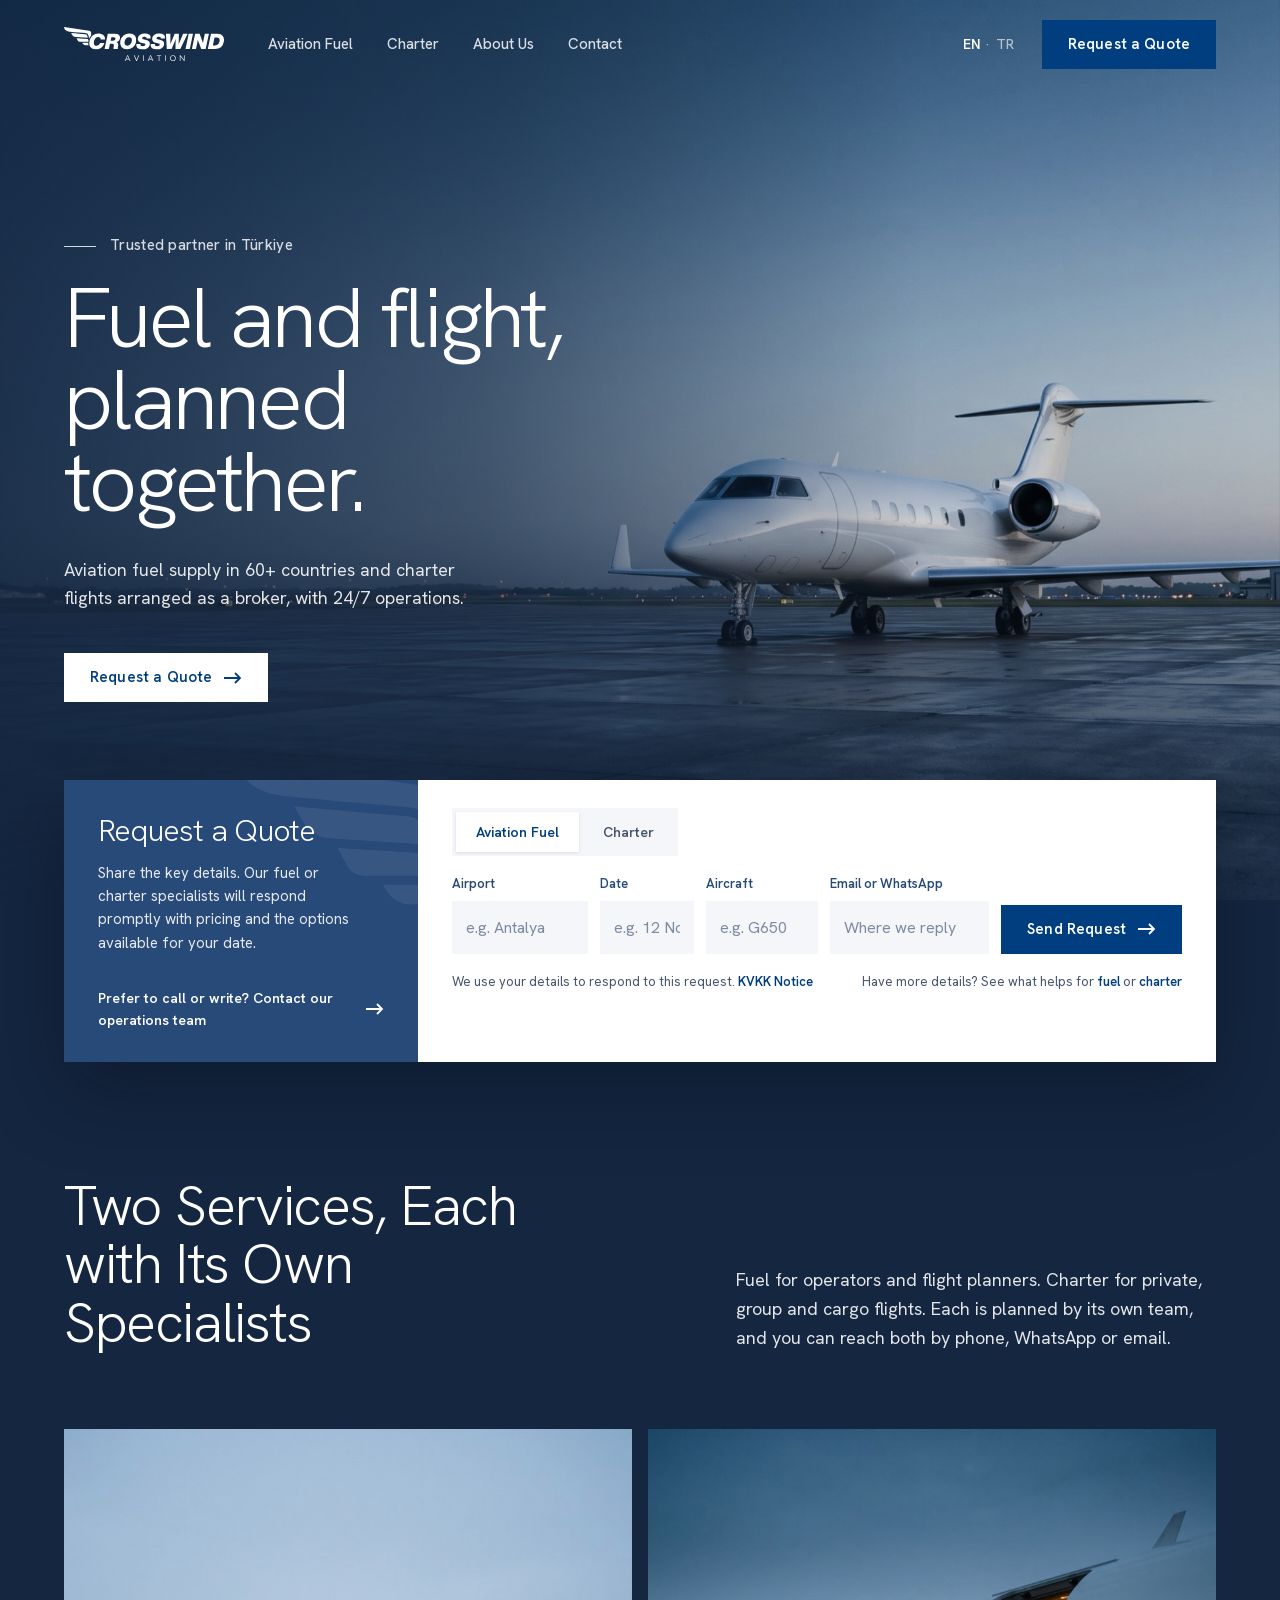
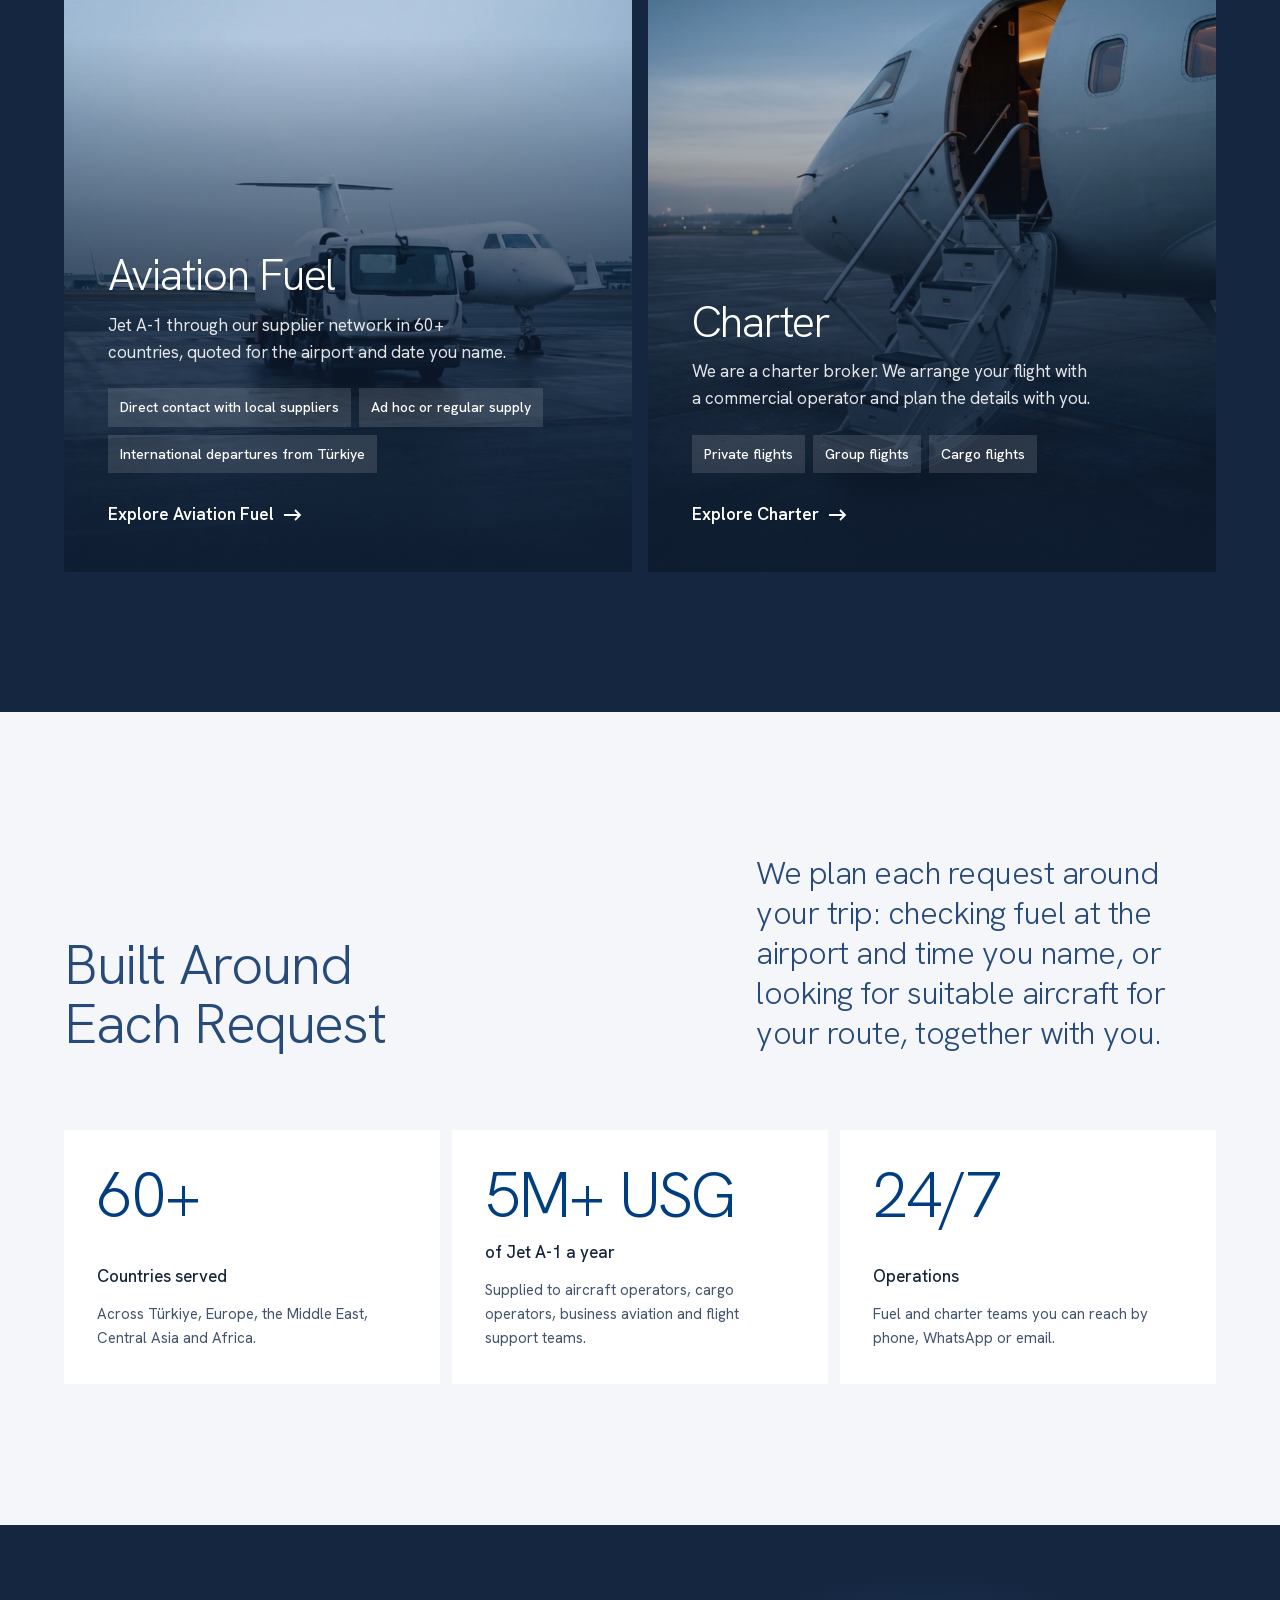
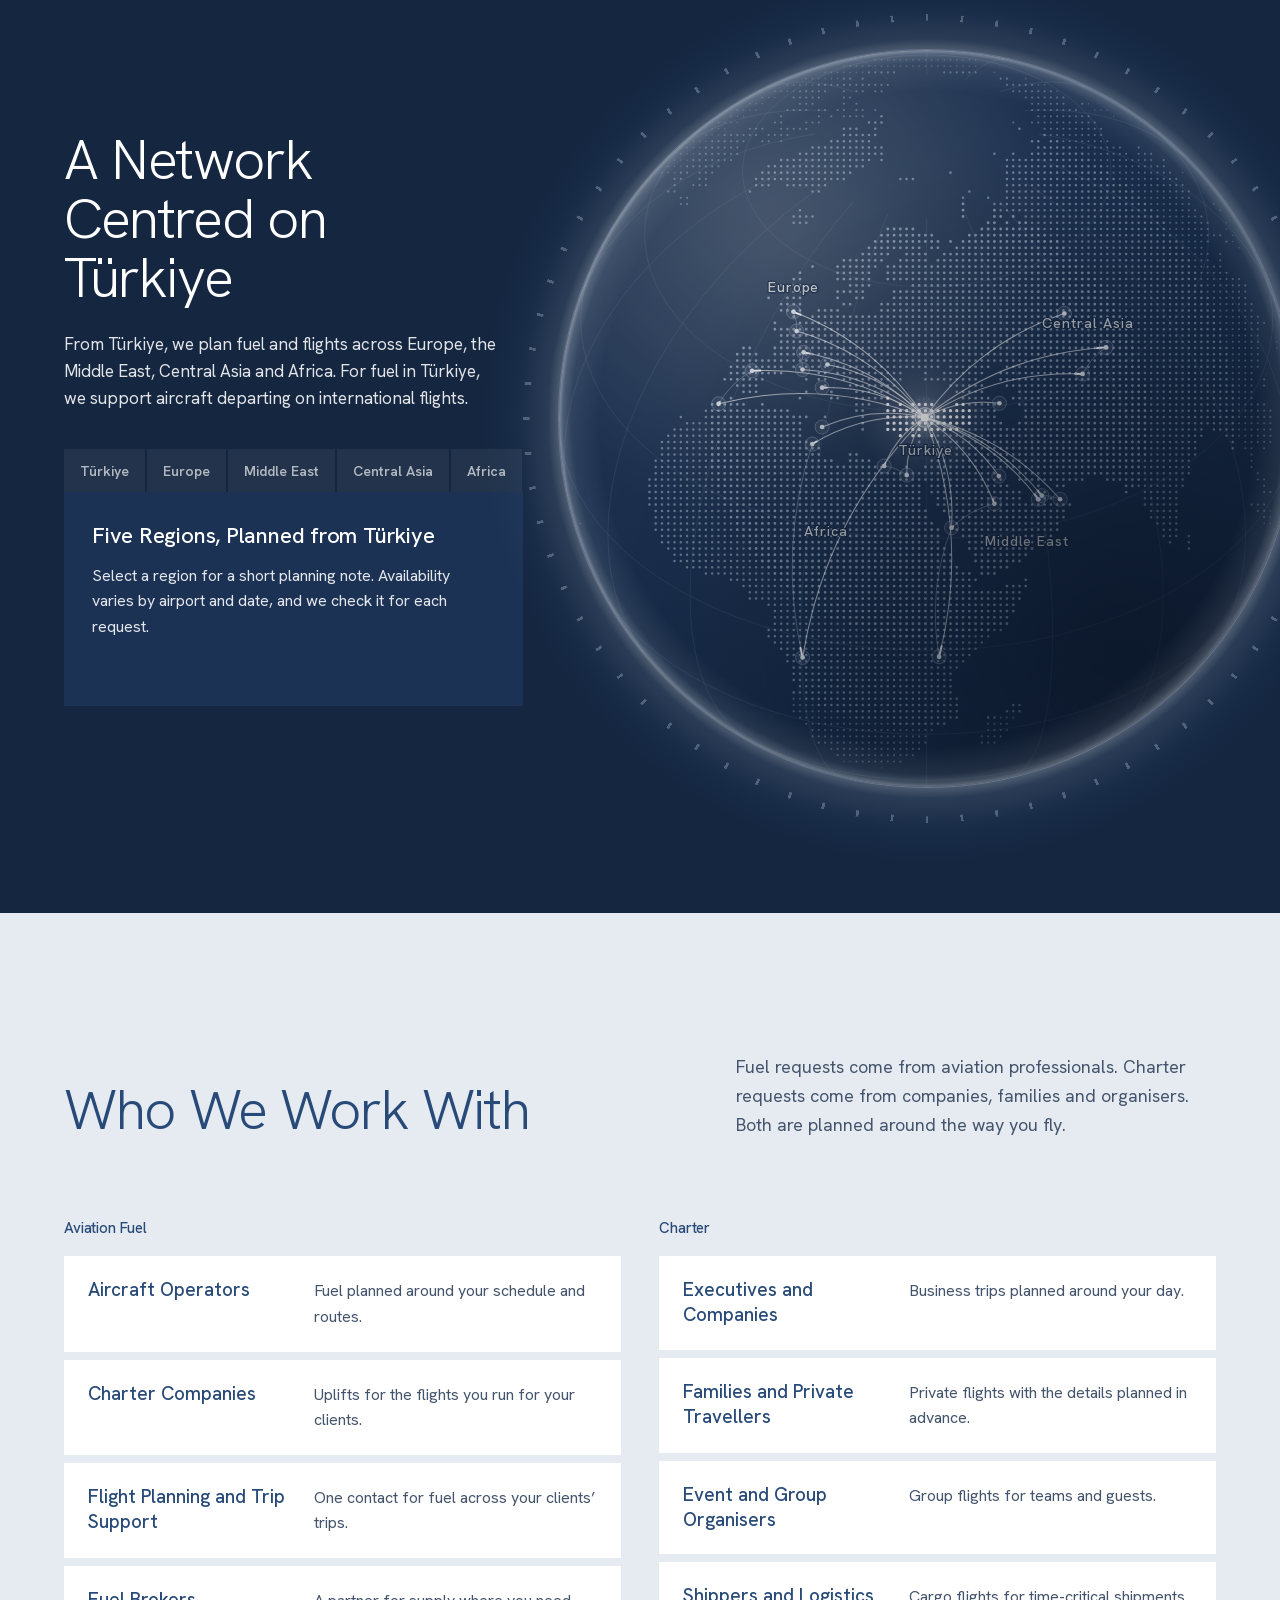
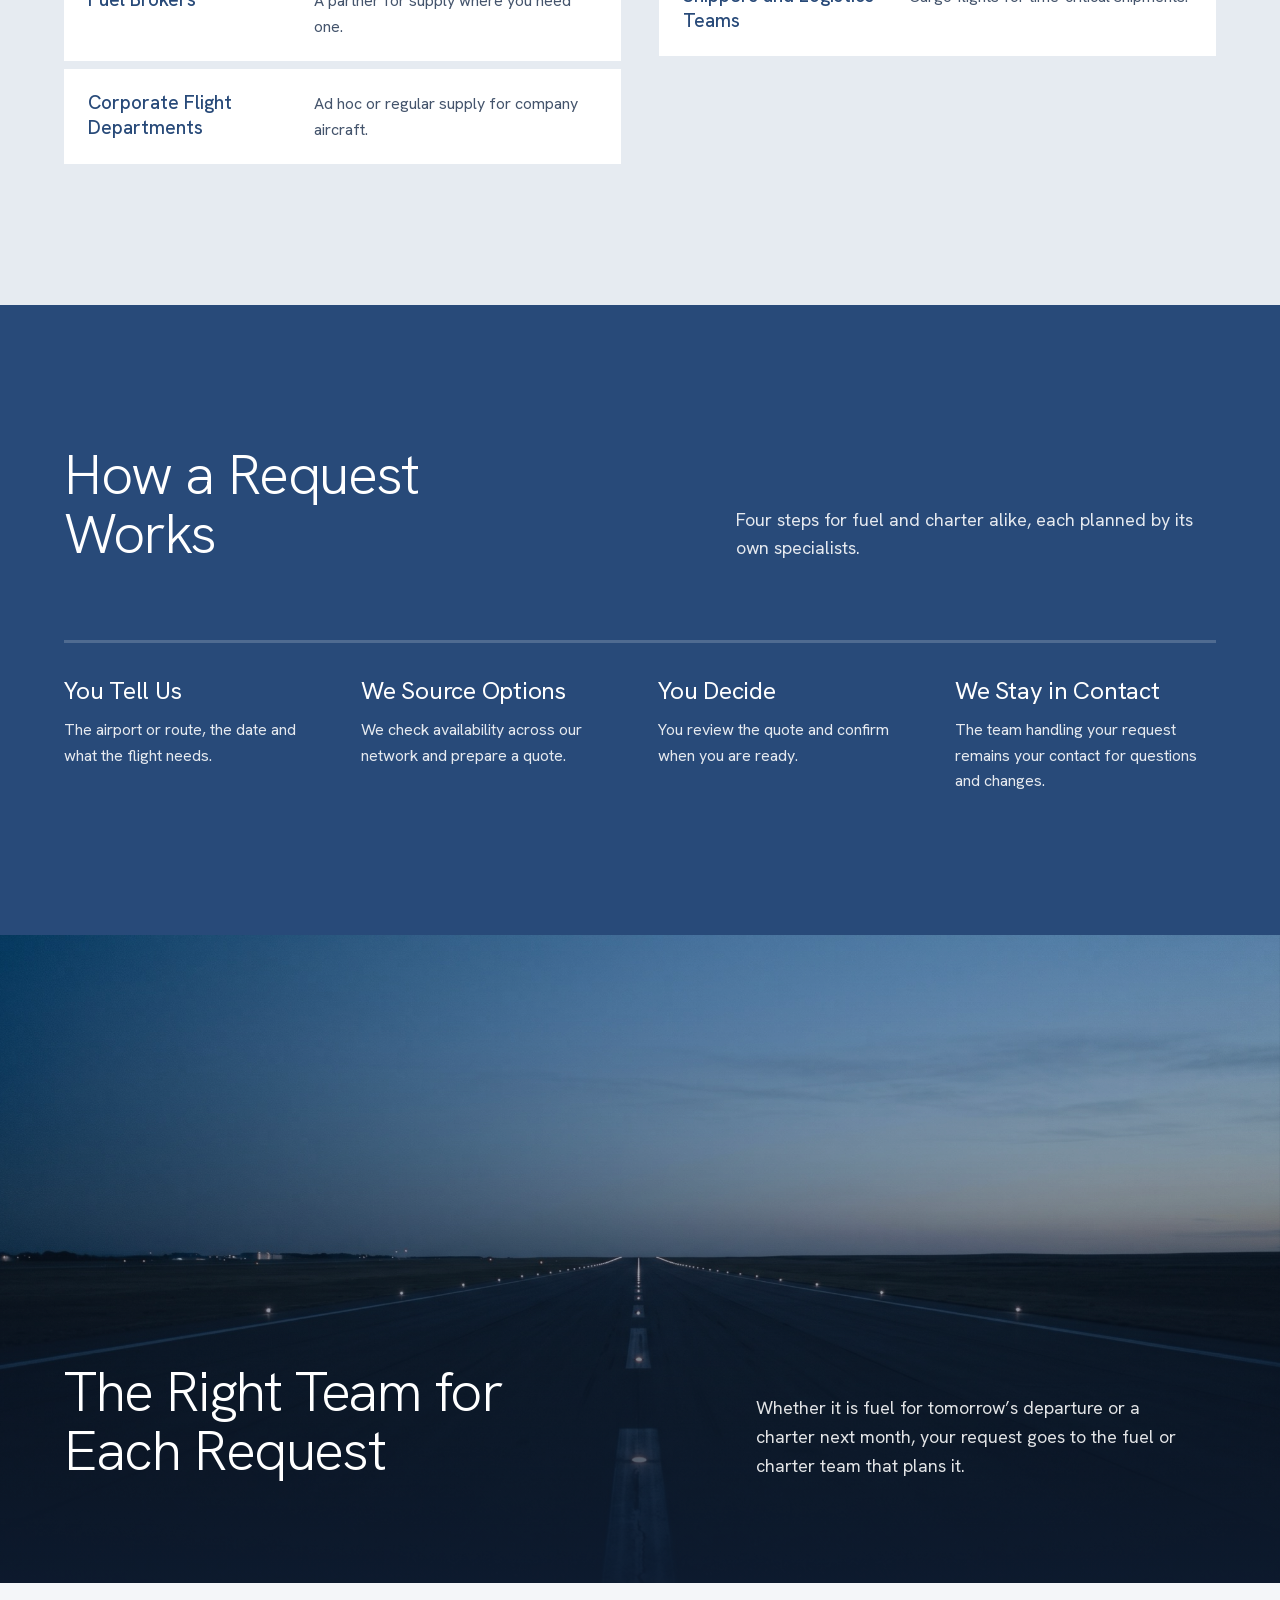
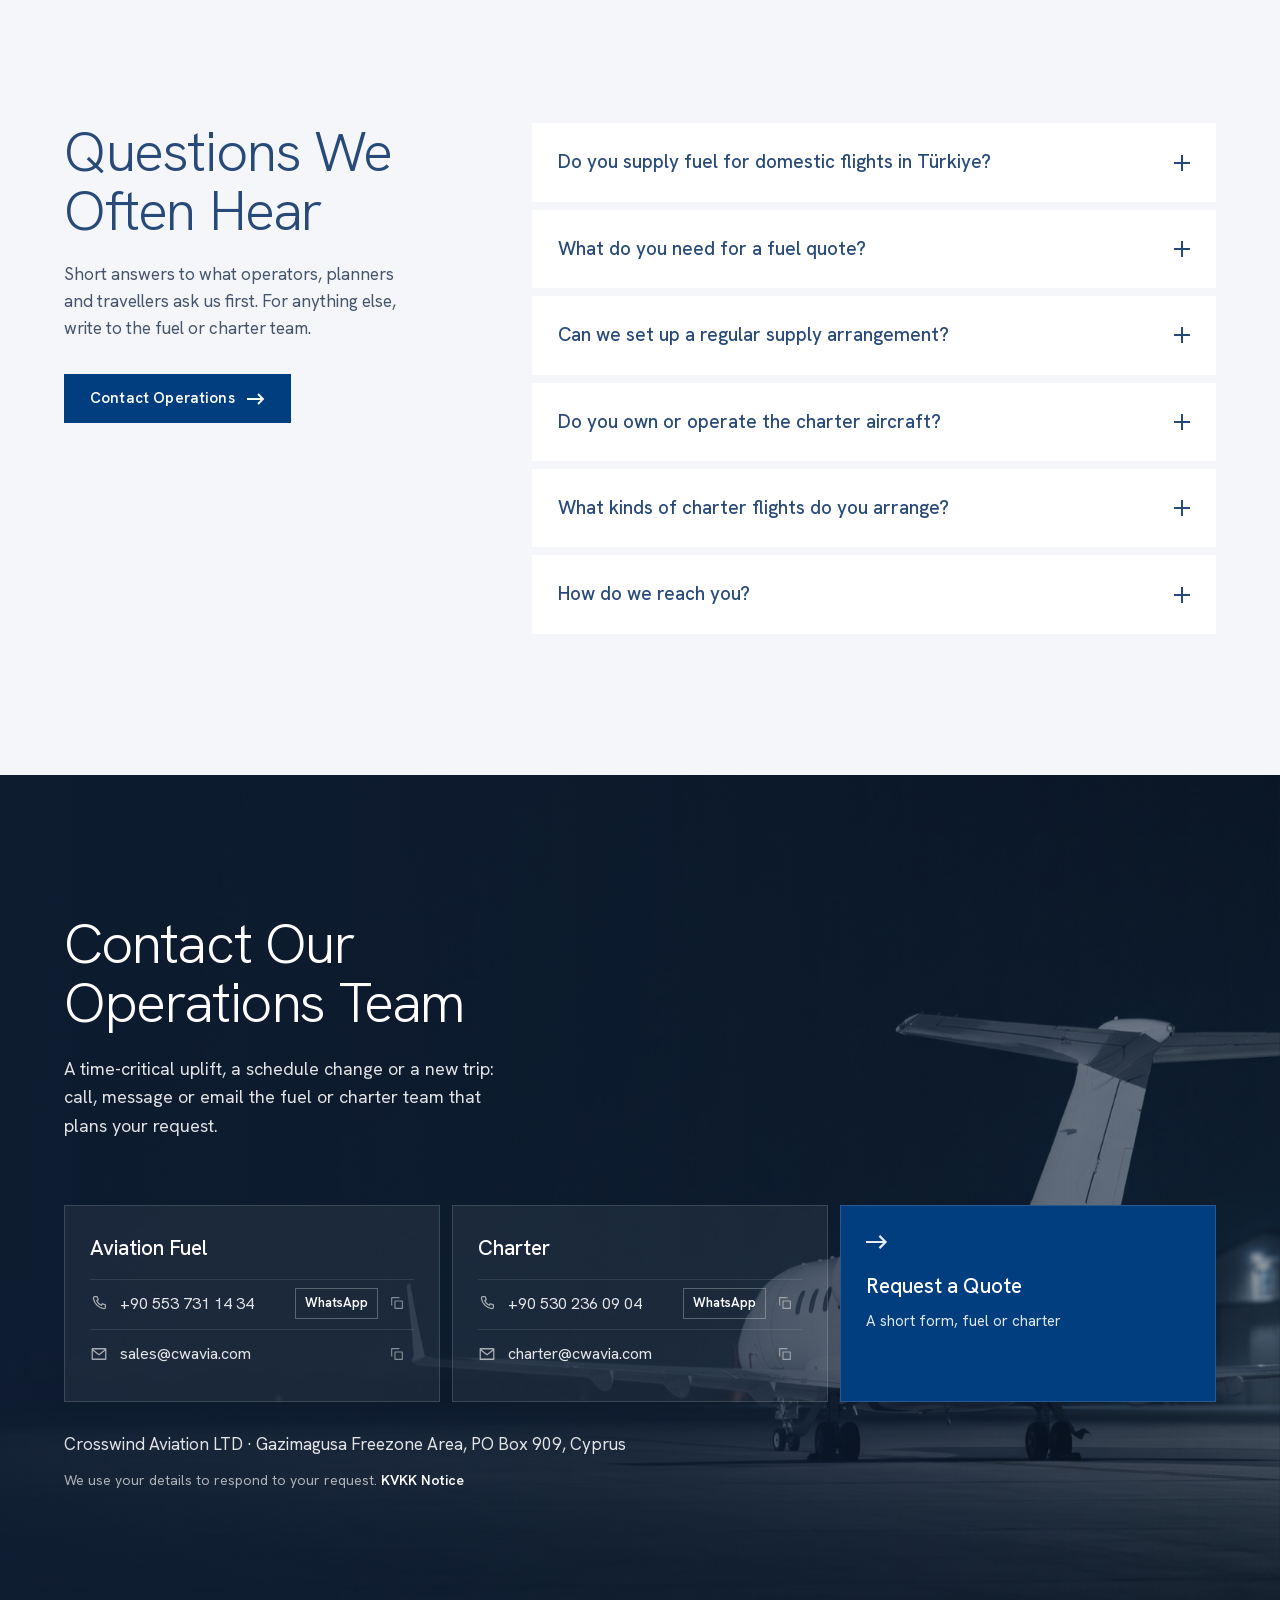
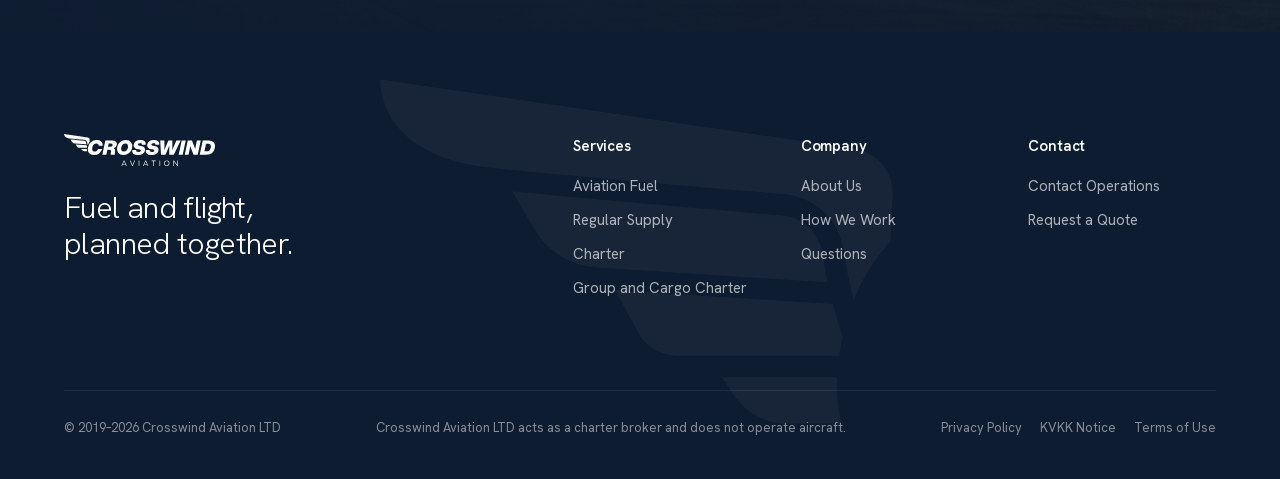
==== commit d0824e8a: "v8: EN sayfalar guncel" ====
--- a/index.html
+++ b/index.html
@@ -5,12 +5,12 @@
 <meta name="robots" content="noindex, nofollow">
 <meta name="viewport" content="width=device-width, initial-scale=1, viewport-fit=cover">
 <title>Crosswind Aviation · Aviation Fuel & Charter</title>
-<meta name="description" content="Aviation fuel supply in 60+ countries and charter flights arranged as a broker. Operations run 24/7.">
+<meta name="description" content="Aviation fuel supply in 60+ countries, from Türkiye (Turkey) to the Gulf, and charter flights arranged as a broker. Operations run 24/7.">
 <meta name="theme-color" content="#142640">
 <meta property="og:type" content="website">
 <meta property="og:site_name" content="Crosswind Aviation">
 <meta property="og:title" content="Crosswind Aviation · Aviation Fuel & Charter">
-<meta property="og:description" content="Aviation fuel supply in 60+ countries and charter flights arranged as a broker. Operations run 24/7.">
+<meta property="og:description" content="Aviation fuel supply in 60+ countries, from Türkiye (Turkey) to the Gulf, and charter flights arranged as a broker. Operations run 24/7.">
 <link rel="canonical" href="https://cwavia.com/">
 <link rel="alternate" hreflang="en" href="https://cwavia.com/">
 <link rel="alternate" hreflang="tr" href="https://cwavia.com/tr/">
@@ -24,7 +24,7 @@
 <meta property="og:image:alt" content="Crosswind Aviation · Fuel and flight, planned together.">
 <meta name="twitter:card" content="summary_large_image">
 <meta name="twitter:title" content="Crosswind Aviation · Aviation Fuel & Charter">
-<meta name="twitter:description" content="Aviation fuel supply in 60+ countries and charter flights arranged as a broker. Operations run 24/7.">
+<meta name="twitter:description" content="Aviation fuel supply in 60+ countries, from Türkiye (Turkey) to the Gulf, and charter flights arranged as a broker. Operations run 24/7.">
 <meta name="twitter:image" content="https://cwavia.com/assets/og-image.jpg">
 <link rel="icon" href="assets/favicon.svg" type="image/svg+xml">
 <link rel="icon" href="assets/favicon-32.png" type="image/png" sizes="32x32">
@@ -34,7 +34,7 @@
 <link rel="preload" as="image" href="assets/hero-mobil.jpg" media="(max-width: 760px)">
 <link rel="stylesheet" href="assets/site.css">
 <script type="application/ld+json" data-uretim>{"@context":"https://schema.org","@type":"Organization","name":"Crosswind Aviation","legalName":"Crosswind Aviation LTD","url":"https://cwavia.com/","logo":"https://cwavia.com/assets/apple-touch-icon.png","address":{"@type":"PostalAddress","streetAddress":"Gazimagusa Freezone Area","postOfficeBoxNumber":"PO Box 909","addressCountry":"Cyprus"},"contactPoint":[{"@type":"ContactPoint","contactType":"Aviation fuel","telephone":"+905537311434","email":"sales@cwavia.com","availableLanguage":["en","tr"]},{"@type":"ContactPoint","contactType":"Charter","telephone":"+905302360904","email":"charter@cwavia.com","availableLanguage":["en","tr"]}]}</script>
-<script type="application/ld+json" data-uretim>{"@context":"https://schema.org","@type":"FAQPage","mainEntity":[{"@type":"Question","name":"Do you supply fuel for domestic flights in Türkiye?","acceptedAnswer":{"@type":"Answer","text":"In Türkiye, we support aircraft departing on international flights. Across Europe, the Middle East, Central Asia and Africa, we can generally support domestic and international flights alike."}},{"@type":"Question","name":"What do you need for a fuel quote?","acceptedAnswer":{"@type":"Answer","text":"The airport, the date, the aircraft and where we can reach you. If you have them, the flight type, ETA, estimated uplift and handling agent help us reply faster."}},{"@type":"Question","name":"Can we set up a regular supply arrangement?","acceptedAnswer":{"@type":"Answer","text":"Yes. If you operate through the same airports often, we can set one up around your schedule. A fixed timetable is not required, and ad hoc requests are just as welcome."}},{"@type":"Question","name":"Do you own or operate the charter aircraft?","acceptedAnswer":{"@type":"Answer","text":"No. We are a charter broker. Charter flights are operated by commercial operators holding the air operator certificate (AOC) the flight requires, and we arrange your flight with one of them."}},{"@type":"Question","name":"What kinds of charter flights do you arrange?","acceptedAnswer":{"@type":"Answer","text":"Private flights for business and family travel, group flights for teams and events, and cargo flights for time-critical shipments."}},{"@type":"Question","name":"How do we reach you?","acceptedAnswer":{"@type":"Answer","text":"By phone, WhatsApp or email; the details are in the Contact section. Fuel and charter have separate teams, and your request goes to the team that plans it. Operations run 24/7."}}]}</script>
+<script type="application/ld+json" data-uretim>{"@context":"https://schema.org","@type":"FAQPage","mainEntity":[{"@type":"Question","name":"Do you supply fuel for domestic flights in Türkiye?","acceptedAnswer":{"@type":"Answer","text":"In Türkiye, we support aircraft departing on international flights. Across Europe, the Middle East, Central Asia and Africa, we can generally support domestic and international flights alike."}},{"@type":"Question","name":"What do you need for a fuel quote?","acceptedAnswer":{"@type":"Answer","text":"The airport, the date, the aircraft and where we can reach you. If you have them, the flight type, flight schedule, estimated uplift and handling agent help us reply faster."}},{"@type":"Question","name":"Can we set up a regular supply arrangement?","acceptedAnswer":{"@type":"Answer","text":"Yes. If you operate through the same airports often, we can set one up around your schedule. A fixed timetable is not required, and ad hoc requests are just as welcome."}},{"@type":"Question","name":"Do you own or operate the charter aircraft?","acceptedAnswer":{"@type":"Answer","text":"No. We are a charter broker. Charter flights are operated by commercial operators holding the air operator certificate (AOC) the flight requires, and we arrange your flight with one of them."}},{"@type":"Question","name":"What kinds of charter flights do you arrange?","acceptedAnswer":{"@type":"Answer","text":"Private flights for business and family travel, group flights for teams and events, and cargo flights for time-critical shipments."}},{"@type":"Question","name":"How do we reach you?","acceptedAnswer":{"@type":"Answer","text":"By phone, WhatsApp or email; the details are in the Contact section. Fuel and charter have separate teams, and your request goes to the team that plans it. Operations run 24/7."}}]}</script>
 </head>
 <body>
 <a class="atla" href="#icerik">Skip to content</a>
@@ -162,7 +162,7 @@
       </div>
       <div class="rakam-satiri">
         <div class="yukari"><b class="tabular" data-say="60">60+</b><span>Countries served</span><small>Across Türkiye, Europe, the Middle East, Central Asia and Africa.</small></div>
-        <div class="yukari"><b class="tabular" data-say="5" data-son="M+ USG">5M+ USG</b><span>of <span class="bitisik">Jet A-1</span> a year</span><small>Supplied to airlines, cargo operators, business aviation and flight support teams.</small></div>
+        <div class="yukari"><b class="tabular" data-say="5" data-son="M+ USG">5M+ USG</b><span>of <span class="bitisik">Jet A-1</span> a year</span><small>Supplied to aircraft operators, cargo operators, business aviation and flight support teams.</small></div>
         <div class="yukari"><b class="tabular" data-say="24" data-son="/7">24/7</b><span>Operations</span><small>Fuel and charter teams you can reach by phone, WhatsApp or email.</small></div>
       </div>
     </div>
@@ -182,11 +182,11 @@
         </div>
         <div class="bolge-panel yukari" id="bolge-panel" aria-live="polite">
           <div data-icerik="hepsi"><h3>Five Regions, Planned from Türkiye</h3><p>Select a region for a short planning note. Availability varies by airport and date, and we check it for each request.</p></div>
-          <div data-icerik="tr" hidden><h3>Türkiye</h3><p>Our home base at the crossroads of Europe, the Gulf and Central Asia. Direct coordination with local physical suppliers across major hubs and coastal airports for international departures.</p><small><b>Operational focus:</b> high-volume hubs in Istanbul, Ankara and Trabzon alongside summer coastal peaks in Antalya, Bodrum and Dalaman.</small><div class="icao-cipler" role="group" aria-label="Airports"><button type="button" data-icao="LTBA">LTBA</button><button type="button" data-icao="LTFM">LTFM</button><button type="button" data-icao="LTAI">LTAI</button><button type="button" data-icao="LTCG">LTCG</button><button type="button" data-icao="LTFE">LTFE</button><button type="button" data-icao="LTAC">LTAC</button><button type="button" data-icao="LTBS">LTBS</button><button type="button" data-icao="LTBU">LTBU</button><button type="button" data-icao="LTFJ">LTFJ</button></div></div>
-          <div data-icerik="eu" hidden><h3>Europe</h3><p>Year-round supply across financial capitals and executive hubs in the UK, Western Europe and the Mediterranean, backed by multi-supplier coverage during peak seasons.</p><small><b>Operational focus:</b> slot-coordinated airports, Mediterranean summer traffic and winter alpine routes.</small><div class="icao-cipler" role="group" aria-label="Airports"><button type="button" data-icao="EGLF">EGLF</button><button type="button" data-icao="EGGW">EGGW</button><button type="button" data-icao="LFPB">LFPB</button><button type="button" data-icao="LSGG">LSGG</button><button type="button" data-icao="LFMN">LFMN</button><button type="button" data-icao="LEMD">LEMD</button><button type="button" data-icao="LIRA">LIRA</button><button type="button" data-icao="LIPZ">LIPZ</button><button type="button" data-icao="LMML">LMML</button></div></div>
-          <div data-icerik="me" hidden><h3>Middle East</h3><p>High-volume Jet A-1 supply across key Gulf and Red Sea hubs connecting Europe, Asia and Africa, supporting both executive flights and wide-body cargo operations.</p><small><b>Operational focus:</b> 24/7 turnaround support, tech-stop uplifts and high-demand winter schedules.</small><div class="icao-cipler" role="group" aria-label="Airports"><button type="button" data-icao="OMDW">OMDW</button><button type="button" data-icao="OOMS">OOMS</button><button type="button" data-icao="OERK">OERK</button><button type="button" data-icao="OEJN">OEJN</button><button type="button" data-icao="OMAD">OMAD</button><button type="button" data-icao="OKKK">OKKK</button></div></div>
+          <div data-icerik="tr" hidden><h3>Türkiye</h3><p>Our home base at the crossroads of Europe, the Gulf and Central Asia. Direct coordination with local physical suppliers across major hubs and coastal airports for international departures.</p><small><b>Operational focus:</b> Istanbul and Ankara, the Black Sea coast and the summer coastal airports of Antalya, Bodrum and Dalaman.</small><div class="icao-cipler" role="group" aria-label="Airports"><button type="button" data-icao="LTBA">LTBA</button><button type="button" data-icao="LTFM">LTFM</button><button type="button" data-icao="LTAI">LTAI</button><button type="button" data-icao="LTCG">LTCG</button><button type="button" data-icao="LTFE">LTFE</button><button type="button" data-icao="LTAC">LTAC</button><button type="button" data-icao="LTBS">LTBS</button><button type="button" data-icao="LTBU">LTBU</button><button type="button" data-icao="LTFJ">LTFJ</button></div></div>
+          <div data-icerik="eu" hidden><h3>Europe</h3><p>Year-round supply across financial capitals and executive hubs in the UK, Western Europe and the Mediterranean, with more than one supplier at many airports in peak season.</p><small><b>Operational focus:</b> slot-coordinated airports, Mediterranean summer traffic and winter alpine routes.</small><div class="icao-cipler" role="group" aria-label="Airports"><button type="button" data-icao="EGLF">EGLF</button><button type="button" data-icao="EGGW">EGGW</button><button type="button" data-icao="LFPB">LFPB</button><button type="button" data-icao="LSGG">LSGG</button><button type="button" data-icao="LFMN">LFMN</button><button type="button" data-icao="LEMD">LEMD</button><button type="button" data-icao="LIRA">LIRA</button><button type="button" data-icao="LIPZ">LIPZ</button><button type="button" data-icao="LMML">LMML</button></div></div>
+          <div data-icerik="me" hidden><h3>Middle East</h3><p>Jet A-1 supply across key Gulf and Red Sea hubs connecting Europe, Asia and Africa, for both executive flights and wide-body cargo operations.</p><small><b>Operational focus:</b> 24/7 turnaround support, tech-stop uplifts and high-demand winter schedules.</small><div class="icao-cipler" role="group" aria-label="Airports"><button type="button" data-icao="OMDW">OMDW</button><button type="button" data-icao="OOMS">OOMS</button><button type="button" data-icao="OERK">OERK</button><button type="button" data-icao="OEJN">OEJN</button><button type="button" data-icao="OMAD">OMAD</button><button type="button" data-icao="OKKK">OKKK</button></div></div>
           <div data-icerik="ca" hidden><h3>Central Asia</h3><p>Strategic tech-stop and destination airports across Kazakhstan, Uzbekistan, Azerbaijan and the wider Caspian–Central Asian corridor linking Europe and East Asia.</p><small><b>Operational focus:</b> long-sector fuel planning, cargo freighter uplifts and local handling coordination.</small><div class="icao-cipler" role="group" aria-label="Airports"><button type="button" data-icao="UAAA">UAAA</button><button type="button" data-icao="UACC">UACC</button><button type="button" data-icao="UTTT">UTTT</button><button type="button" data-icao="UBBB">UBBB</button></div></div>
-          <div data-icerik="af" hidden><h3>Africa</h3><p>Reliable supply across North, West, East and Central African gateways—from Mediterranean hubs in Libya, Egypt and Morocco to sub-Saharan capitals.</p><small><b>Operational focus:</b> advance fuel confirmation and multi-supplier backup across long-range sectors.</small><div class="icao-cipler" role="group" aria-label="Airports"><button type="button" data-icao="HLLM">HLLM</button><button type="button" data-icao="HECA">HECA</button><button type="button" data-icao="HEMM">HEMM</button><button type="button" data-icao="GMMN">GMMN</button><button type="button" data-icao="HKJK">HKJK</button><button type="button" data-icao="FCBB">FCBB</button></div></div>
+          <div data-icerik="af" hidden><h3>Africa</h3><p>Supply across North, West, East and Central African gateways—from Mediterranean hubs in Libya, Egypt and Morocco to sub-Saharan capitals.</p><small><b>Operational focus:</b> advance fuel confirmation and, where available, alternative suppliers on long-range sectors.</small><div class="icao-cipler" role="group" aria-label="Airports"><button type="button" data-icao="HLLM">HLLM</button><button type="button" data-icao="HECA">HECA</button><button type="button" data-icao="HEMM">HEMM</button><button type="button" data-icao="GMMN">GMMN</button><button type="button" data-icao="HKJK">HKJK</button><button type="button" data-icao="FCBB">FCBB</button></div></div>
         </div>
       </div>
       <div class="kure" id="kure"><div class="kure__govde"><div class="kure__ic">
@@ -340,30 +340,6 @@
     </div>
   </section>
 
-  <section class="bolum z-beyaz partnerler" id="partnerler" data-yayin="kapali" aria-labelledby="partner-baslik">
-    <div class="wrap">
-      <div class="bas">
-        <h2 id="partner-baslik" class="yukari">Business Partners</h2>
-        <p class="yukari">A selection of companies we work with in aviation fuel and charter.</p>
-      </div>
-      <div class="partner-serit yukari" id="partner-serit">
-        <ul class="partner-akis" role="list" aria-labelledby="partner-baslik">
-          <li><img decoding="async" class="partner-logo koyu" src="assets/partnerler/ucig.png" alt="UCIG DMCC" loading="lazy" style="--h:30px"></li>
-          <li><img decoding="async" class="partner-logo kompakt" src="assets/partnerler/royal-petrol.png" alt="Royal Petrol" loading="lazy" style="--h:56px;--ton:.55"></li>
-          <li><img decoding="async" class="partner-logo" src="assets/partnerler/petrol-ofisi.svg" alt="Petrol Ofisi" loading="lazy" style="--h:26px;--ton:1.3"></li>
-          <li><img decoding="async" class="partner-logo kompakt" src="assets/partnerler/world-fuel.svg" alt="World Fuel" loading="lazy" style="--h:48px;--ton:.75"></li>
-          <li><img decoding="async" class="partner-logo" src="assets/partnerler/aeg-fuels.svg" alt="AEG Fuels" loading="lazy" style="--h:26px;--ton:.85;--y:-4px"></li>
-          <li><img decoding="async" class="partner-logo koyu kompakt" src="assets/partnerler/bonair.png" alt="Bonair" loading="lazy" style="--h:56px"></li>
-          <li><img decoding="async" class="partner-logo koyu" src="assets/partnerler/fuelex.svg" alt="Fuelex" loading="lazy" style="--h:19px"></li>
-          <li><img decoding="async" class="partner-logo kompakt" src="assets/partnerler/access.png" alt="Access Flight Support" loading="lazy" style="--h:52px;--ton:.55"></li>
-          <li><img decoding="async" class="partner-logo" src="assets/partnerler/ponak.png" alt="PONAK" loading="lazy" style="--h:27px;--ton:.8"></li>
-          <li><img decoding="async" class="partner-logo kompakt" src="assets/partnerler/essential-jet-solutions.png" alt="Essential Jet Solutions" loading="lazy" style="--h:50px;--ton:.45"></li>
-          <li><img decoding="async" class="partner-logo" src="assets/partnerler/airx.svg" alt="AirX Charter" loading="lazy" style="--h:25px;--ton:1.4"></li>
-        </ul>
-      </div>
-      <button type="button" class="partner-dur" aria-controls="partner-serit" aria-pressed="false"><span>Pause</span></button>
-    </div>
-  </section>
 
   <section class="bolum z-lacivert" id="planlama" aria-labelledby="planlama-baslik">
     <div class="wrap">
@@ -398,7 +374,7 @@
       </div>
       <div class="sorular">
         <details class="yukari"><summary>Do you supply fuel for domestic flights in Türkiye?<i></i></summary><p class="cevap">In Türkiye, we support aircraft departing on international flights. Across Europe, the Middle East, Central Asia and Africa, we can generally support domestic and international flights alike.</p></details>
-        <details class="yukari"><summary>What do you need for a fuel quote?<i></i></summary><p class="cevap">The airport, the date, the aircraft and where we can reach you. If you have them, the flight type, ETA, estimated uplift and handling agent help us reply faster.</p></details>
+        <details class="yukari"><summary>What do you need for a fuel quote?<i></i></summary><p class="cevap">The airport, the date, the aircraft and where we can reach you. If you have them, the flight type, flight schedule, estimated uplift and handling agent help us reply faster.</p></details>
         <details class="yukari"><summary>Can we set up a regular supply arrangement?<i></i></summary><p class="cevap">Yes. If you operate through the same airports often, we can set one up around your schedule. A fixed timetable is not required, and ad hoc requests are just as welcome.</p></details>
         <details class="yukari"><summary>Do you own or operate the charter aircraft?<i></i></summary><p class="cevap">No. We are a charter broker. Charter flights are operated by commercial operators holding the air operator certificate (AOC) the flight requires, and we arrange your flight with one of them.</p></details>
         <details class="yukari mobil-gizle"><summary>What kinds of charter flights do you arrange?<i></i></summary><p class="cevap">Private flights for business and family travel, group flights for teams and events, and cargo flights for time-critical shipments.</p></details>
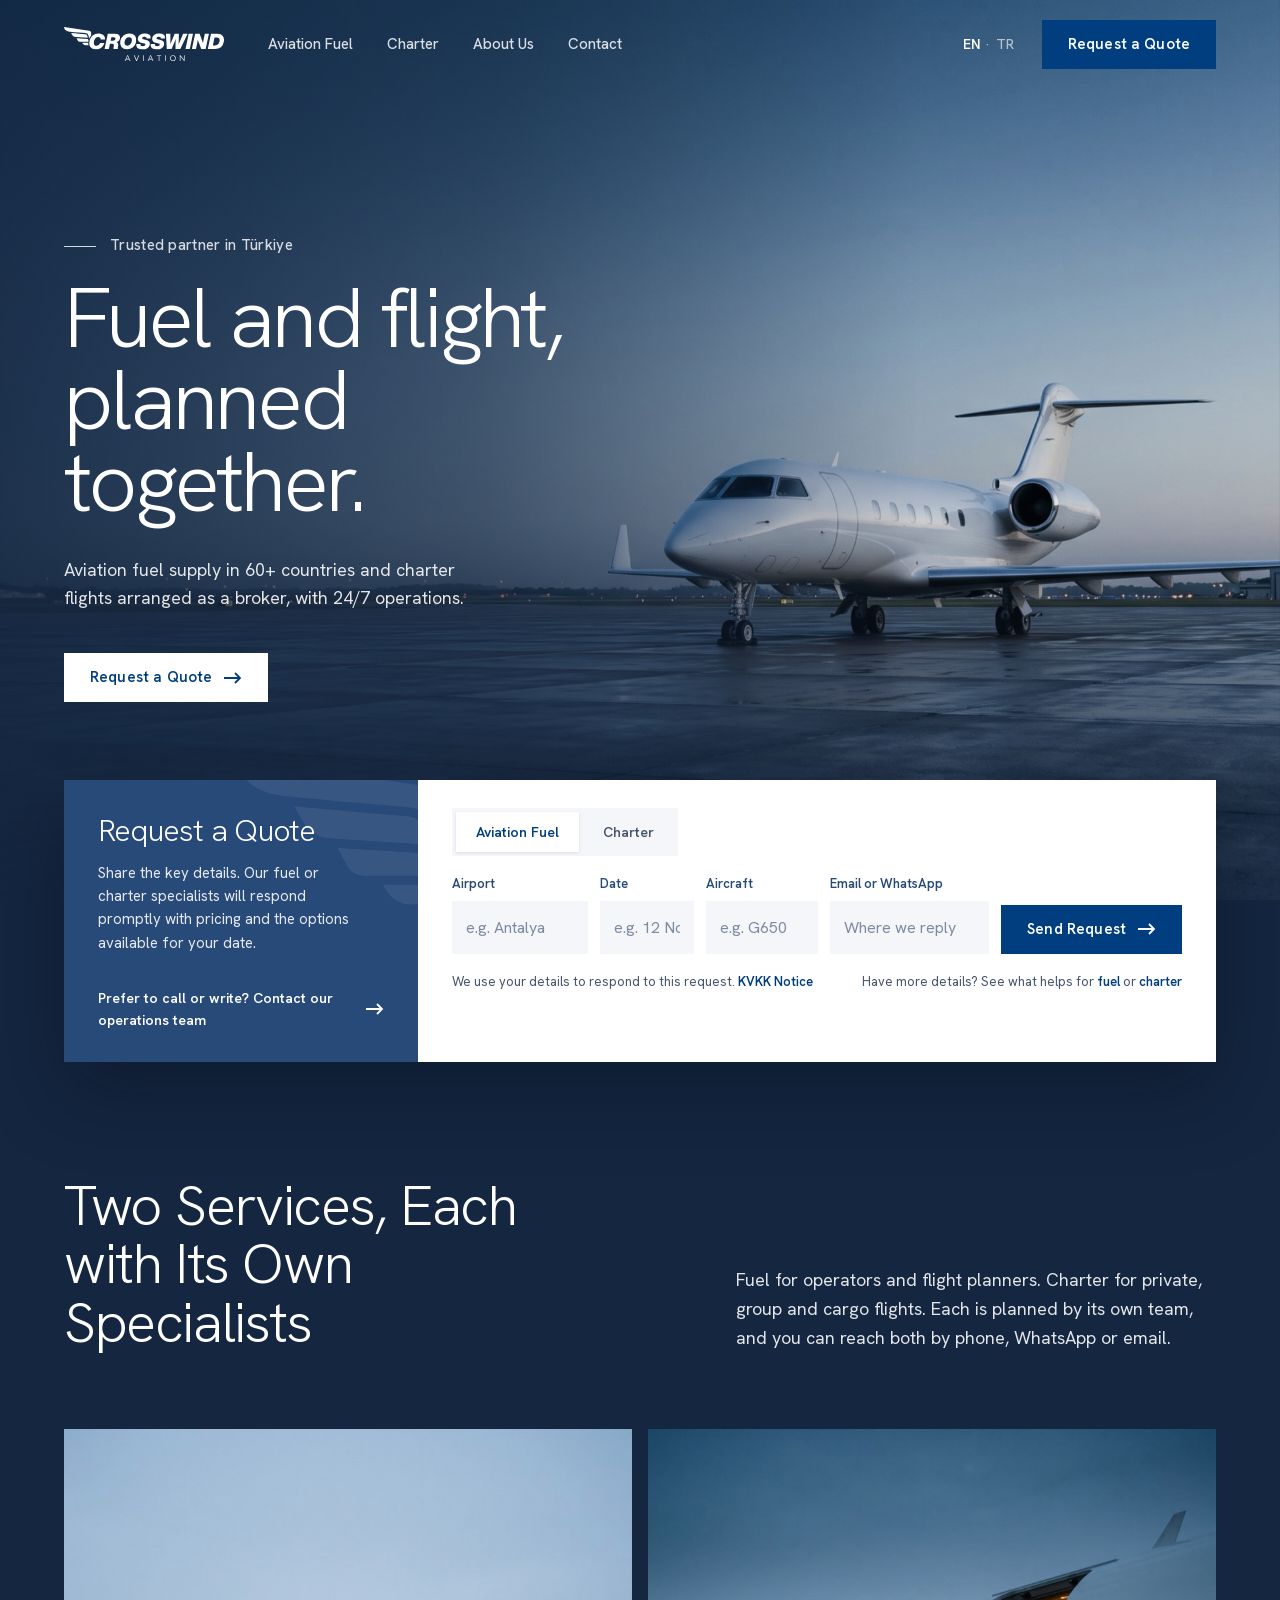
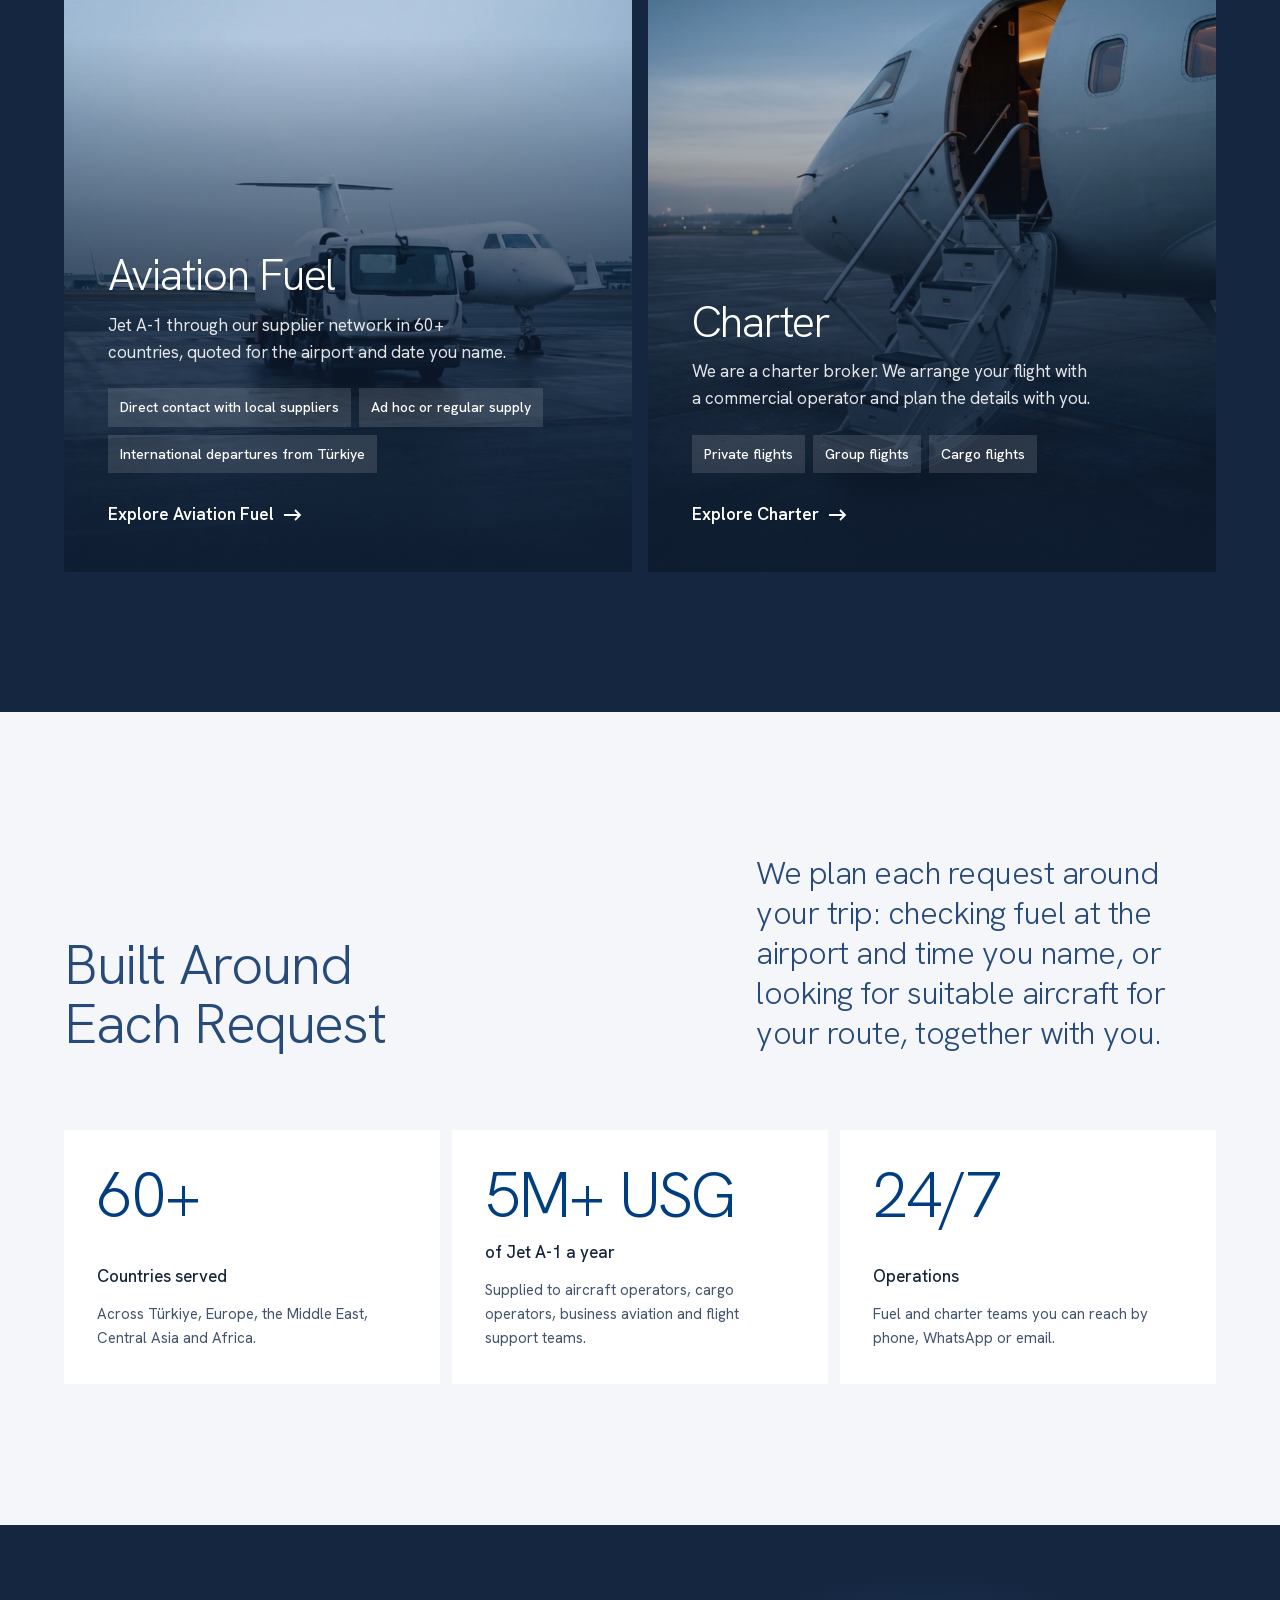
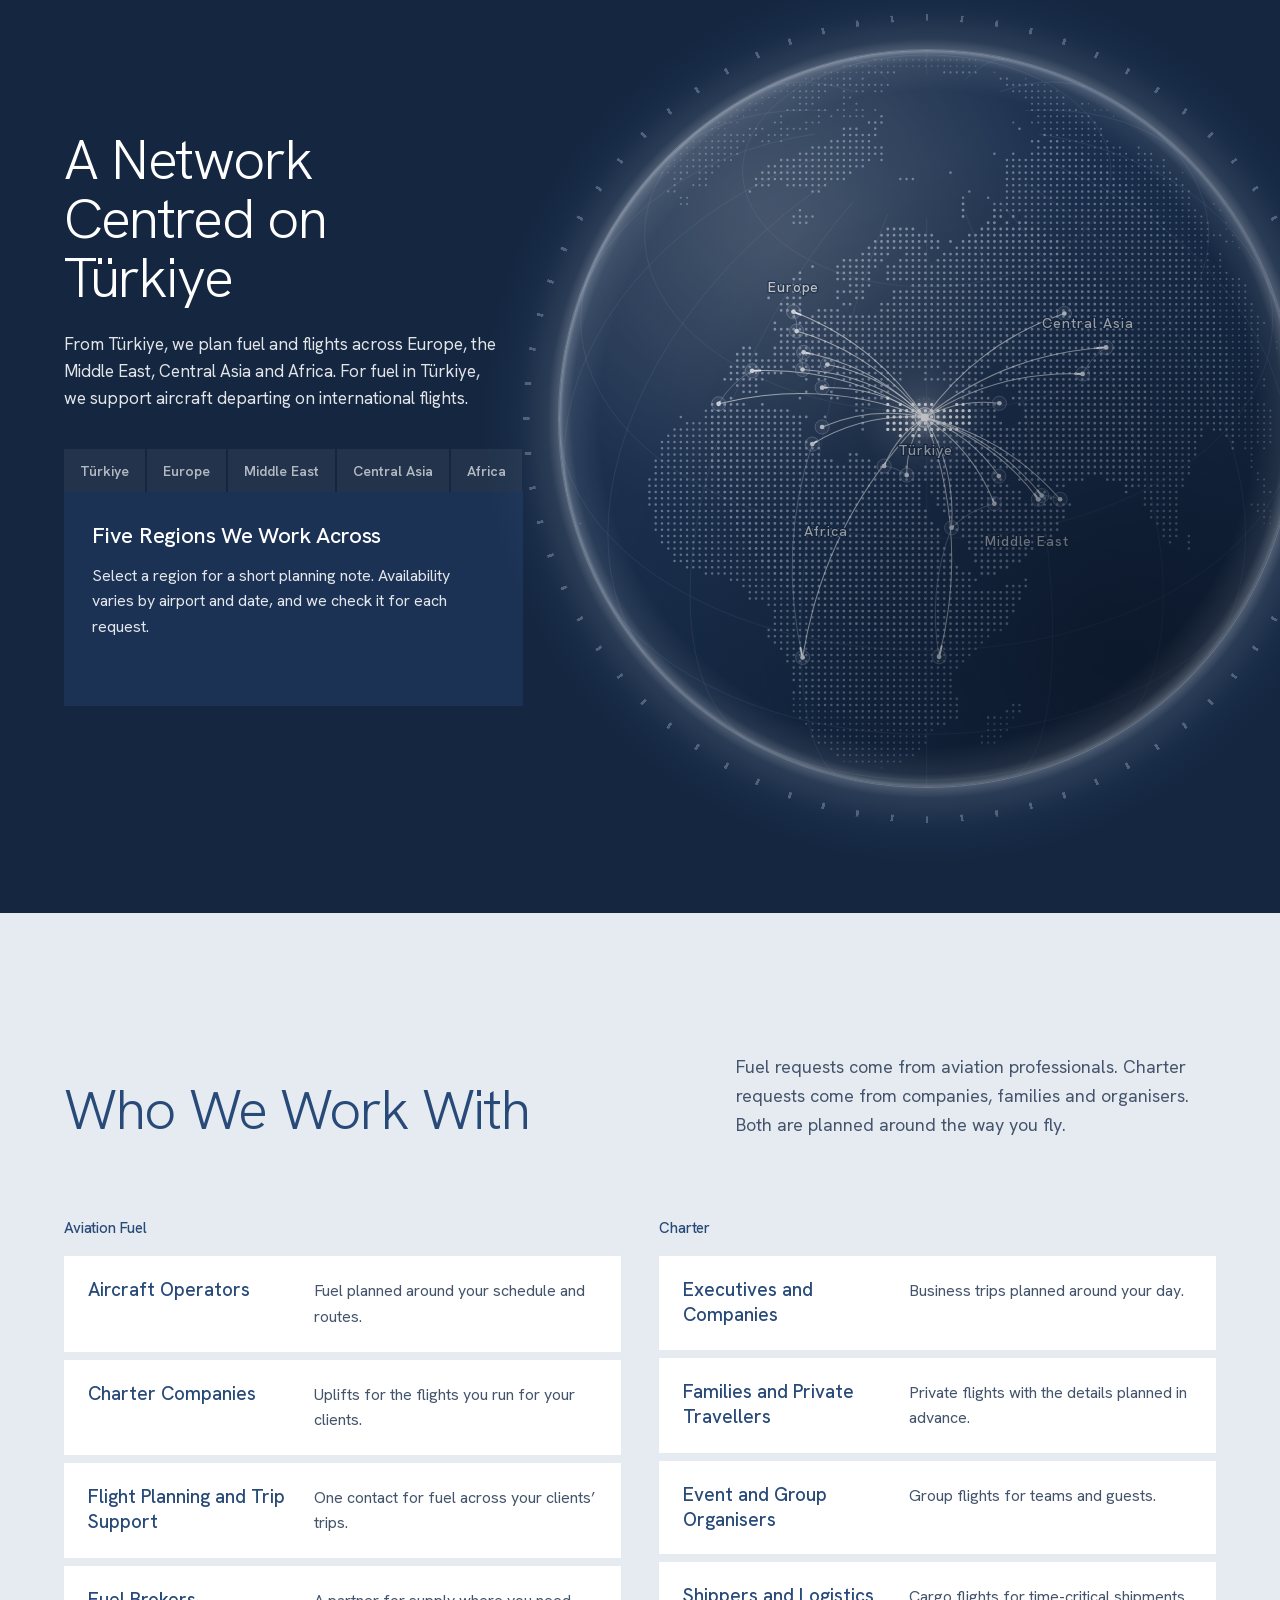
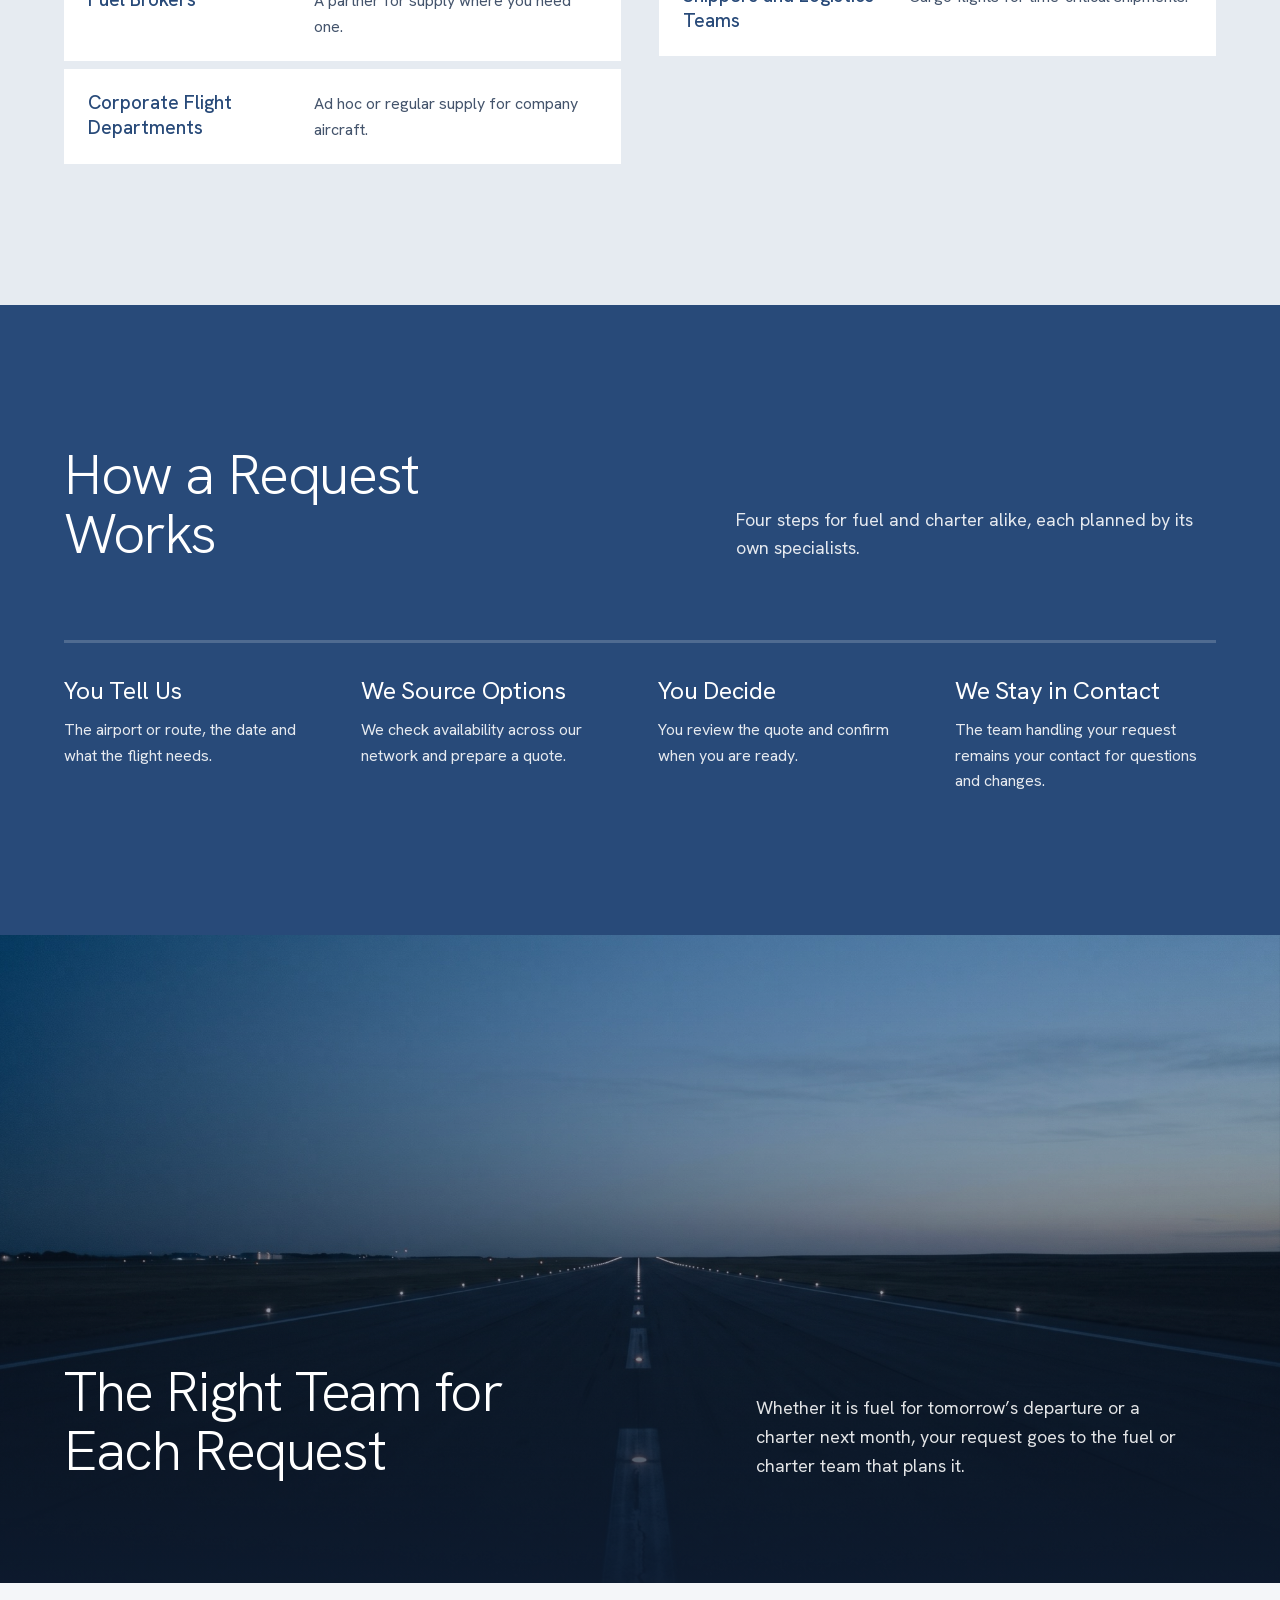
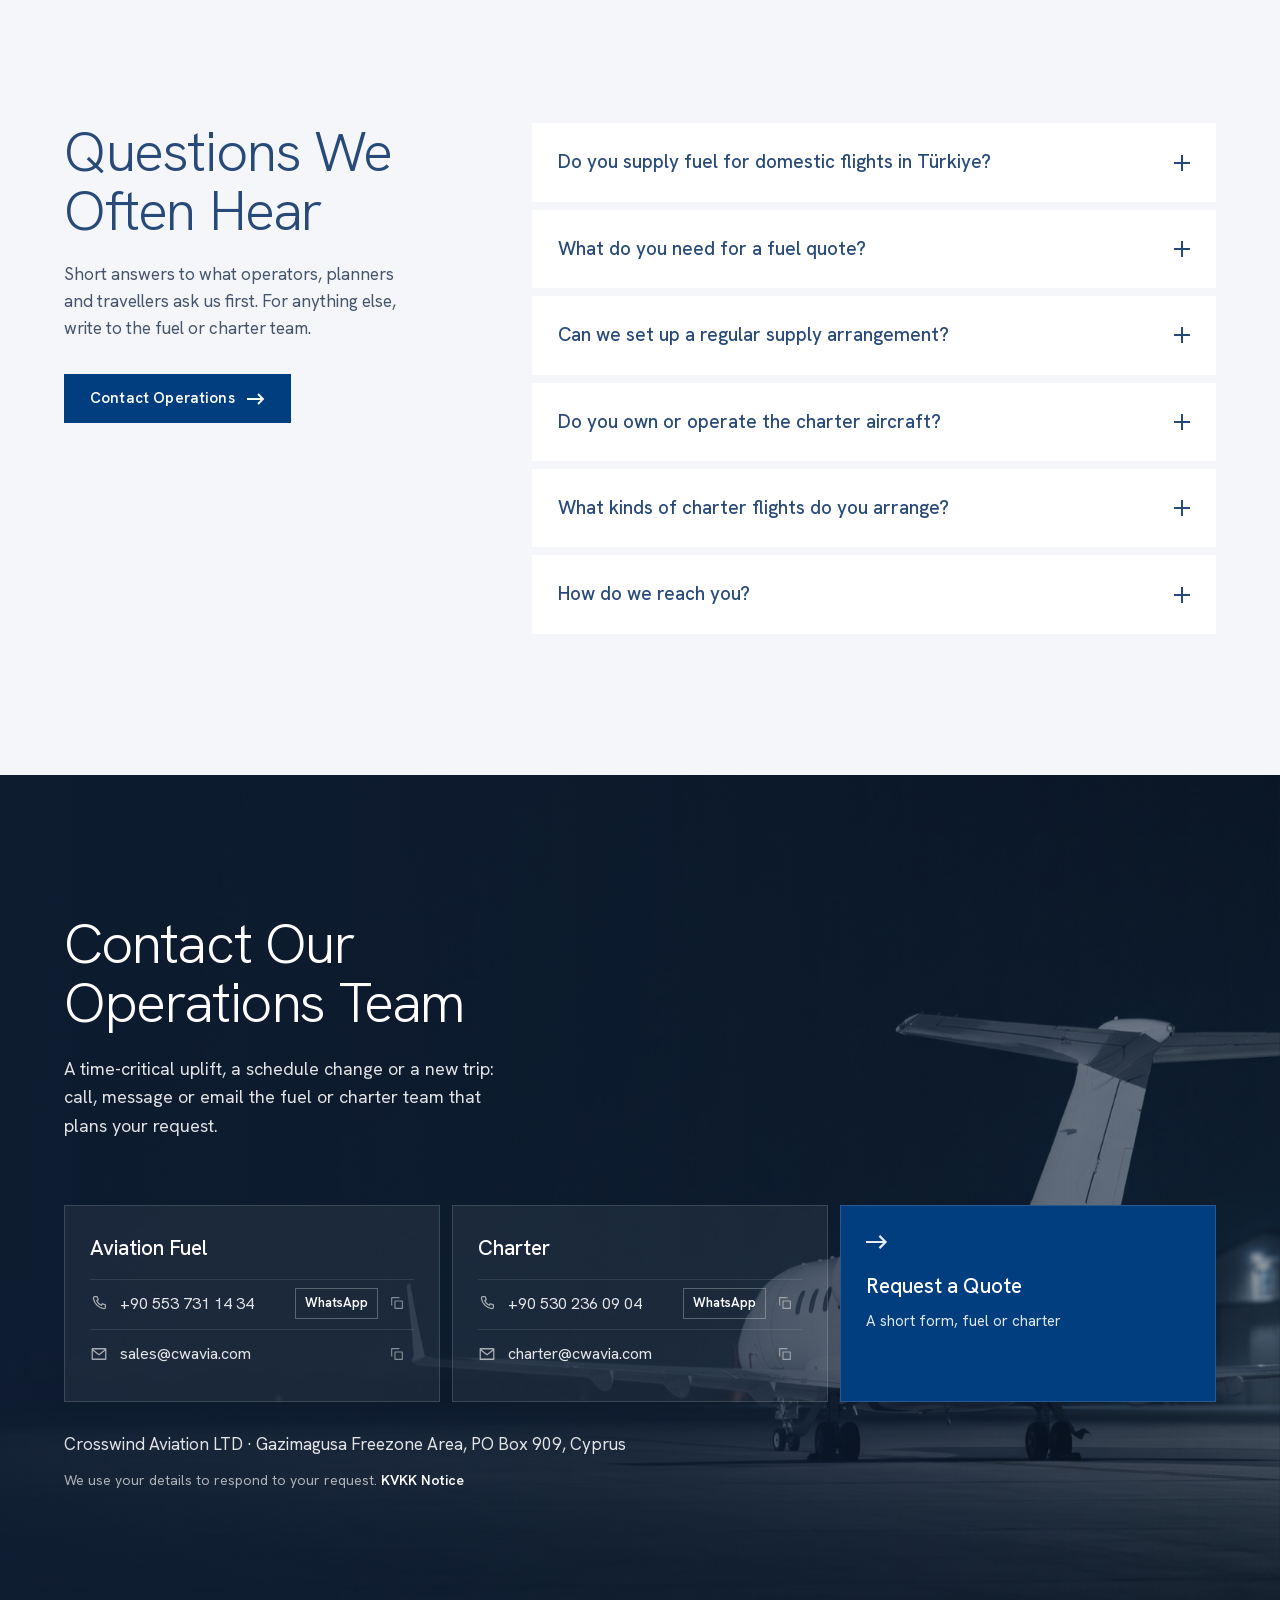
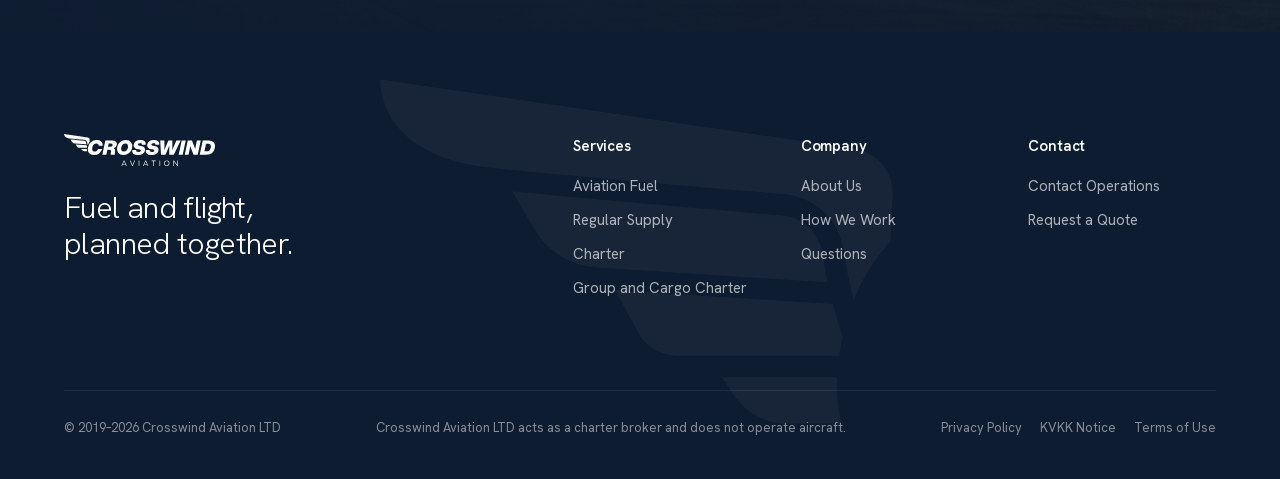
==== commit 07e814df: "Bolge basligi genellestirildi (EN)" ====
--- a/index.html
+++ b/index.html
@@ -5,12 +5,12 @@
 <meta name="robots" content="noindex, nofollow">
 <meta name="viewport" content="width=device-width, initial-scale=1, viewport-fit=cover">
 <title>Crosswind Aviation · Aviation Fuel & Charter</title>
-<meta name="description" content="Aviation fuel supply in 60+ countries, from Türkiye (Turkey) to the Gulf, and charter flights arranged as a broker. Operations run 24/7.">
+<meta name="description" content="Aviation fuel supply in 60+ countries, including Türkiye (Turkey) and the Gulf, and charter flights arranged as a broker. Operations run 24/7.">
 <meta name="theme-color" content="#142640">
 <meta property="og:type" content="website">
 <meta property="og:site_name" content="Crosswind Aviation">
 <meta property="og:title" content="Crosswind Aviation · Aviation Fuel & Charter">
-<meta property="og:description" content="Aviation fuel supply in 60+ countries, from Türkiye (Turkey) to the Gulf, and charter flights arranged as a broker. Operations run 24/7.">
+<meta property="og:description" content="Aviation fuel supply in 60+ countries, including Türkiye (Turkey) and the Gulf, and charter flights arranged as a broker. Operations run 24/7.">
 <link rel="canonical" href="https://cwavia.com/">
 <link rel="alternate" hreflang="en" href="https://cwavia.com/">
 <link rel="alternate" hreflang="tr" href="https://cwavia.com/tr/">
@@ -24,7 +24,7 @@
 <meta property="og:image:alt" content="Crosswind Aviation · Fuel and flight, planned together.">
 <meta name="twitter:card" content="summary_large_image">
 <meta name="twitter:title" content="Crosswind Aviation · Aviation Fuel & Charter">
-<meta name="twitter:description" content="Aviation fuel supply in 60+ countries, from Türkiye (Turkey) to the Gulf, and charter flights arranged as a broker. Operations run 24/7.">
+<meta name="twitter:description" content="Aviation fuel supply in 60+ countries, including Türkiye (Turkey) and the Gulf, and charter flights arranged as a broker. Operations run 24/7.">
 <meta name="twitter:image" content="https://cwavia.com/assets/og-image.jpg">
 <link rel="icon" href="assets/favicon.svg" type="image/svg+xml">
 <link rel="icon" href="assets/favicon-32.png" type="image/png" sizes="32x32">
@@ -181,7 +181,7 @@
           <button type="button" data-bolge="af" aria-pressed="false">Africa</button>
         </div>
         <div class="bolge-panel yukari" id="bolge-panel" aria-live="polite">
-          <div data-icerik="hepsi"><h3>Five Regions, Planned from Türkiye</h3><p>Select a region for a short planning note. Availability varies by airport and date, and we check it for each request.</p></div>
+          <div data-icerik="hepsi"><h3>Five Regions We Work Across</h3><p>Select a region for a short planning note. Availability varies by airport and date, and we check it for each request.</p></div>
           <div data-icerik="tr" hidden><h3>Türkiye</h3><p>Our home base at the crossroads of Europe, the Gulf and Central Asia. Direct coordination with local physical suppliers across major hubs and coastal airports for international departures.</p><small><b>Operational focus:</b> Istanbul and Ankara, the Black Sea coast and the summer coastal airports of Antalya, Bodrum and Dalaman.</small><div class="icao-cipler" role="group" aria-label="Airports"><button type="button" data-icao="LTBA">LTBA</button><button type="button" data-icao="LTFM">LTFM</button><button type="button" data-icao="LTAI">LTAI</button><button type="button" data-icao="LTCG">LTCG</button><button type="button" data-icao="LTFE">LTFE</button><button type="button" data-icao="LTAC">LTAC</button><button type="button" data-icao="LTBS">LTBS</button><button type="button" data-icao="LTBU">LTBU</button><button type="button" data-icao="LTFJ">LTFJ</button></div></div>
           <div data-icerik="eu" hidden><h3>Europe</h3><p>Year-round supply across financial capitals and executive hubs in the UK, Western Europe and the Mediterranean, with more than one supplier at many airports in peak season.</p><small><b>Operational focus:</b> slot-coordinated airports, Mediterranean summer traffic and winter alpine routes.</small><div class="icao-cipler" role="group" aria-label="Airports"><button type="button" data-icao="EGLF">EGLF</button><button type="button" data-icao="EGGW">EGGW</button><button type="button" data-icao="LFPB">LFPB</button><button type="button" data-icao="LSGG">LSGG</button><button type="button" data-icao="LFMN">LFMN</button><button type="button" data-icao="LEMD">LEMD</button><button type="button" data-icao="LIRA">LIRA</button><button type="button" data-icao="LIPZ">LIPZ</button><button type="button" data-icao="LMML">LMML</button></div></div>
           <div data-icerik="me" hidden><h3>Middle East</h3><p>Jet A-1 supply across key Gulf and Red Sea hubs connecting Europe, Asia and Africa, for both executive flights and wide-body cargo operations.</p><small><b>Operational focus:</b> 24/7 turnaround support, tech-stop uplifts and high-demand winter schedules.</small><div class="icao-cipler" role="group" aria-label="Airports"><button type="button" data-icao="OMDW">OMDW</button><button type="button" data-icao="OOMS">OOMS</button><button type="button" data-icao="OERK">OERK</button><button type="button" data-icao="OEJN">OEJN</button><button type="button" data-icao="OMAD">OMAD</button><button type="button" data-icao="OKKK">OKKK</button></div></div>
--- a/assets/site.css
+++ b/assets/site.css
@@ -717,7 +717,7 @@
     .js-yok .teklif--ozet .kart__sag { display: flex; }
     .js-yok .teklif--ozet .kart__secim { display: none; }
     .js-yok .mobil-bar { transform: none; }
-    [id] { scroll-margin-top: 72px; }
+    [id] { scroll-margin-top: 64px; }
     html:not(.js-yok) .mobil-panel { display: none; }
 
     /* Üst bar ve logo: okunur boyut, kesik filigran yok */
@@ -970,42 +970,6 @@
   }
   .kanal-not { margin-top: 10px; font-size: 14px; color: var(--on-dark-2); }
   .kanal-not a { color: #fff; font-weight: 600; }
-  /* ---------- Business Partners ---------- */
-  /* Hizmet bölümlerinden hafif bir bant: daha az boşluk, daha küçük başlık */
-  .partnerler.bolum { padding: clamp(64px, 7vw, 112px) 0; }
-  .partnerler h2 { font-size: clamp(30px, 2.6vw, 40px); }
-  .partnerler .bas { margin-bottom: clamp(32px, 3.5vw, 52px); }
-  /* Yatay akan şerit: liste JS ile bir kez kopyalanır, iki kopya yan yana -100% kayar (dikişsiz döngü).
-     Fareyle üzerine gelince ya da Pause ile durur; ekran dışında ve "hareketi azalt" açıkken akmaz. */
-  .partner-serit { --hucre: 228px; --sure: 46s; display: flex; overflow: hidden; border-top: 1px solid rgba(40, 74, 121, .14); border-bottom: 1px solid rgba(40, 74, 121, .14); -webkit-mask-image: linear-gradient(90deg, transparent, #000 7%, #000 93%, transparent); mask-image: linear-gradient(90deg, transparent, #000 7%, #000 93%, transparent); }
-  .partner-akis { list-style: none; display: flex; flex: none; animation: partner-kay var(--sure) linear infinite; }
-  .partner-akis li { flex: none; width: var(--hucre); height: 120px; display: flex; align-items: center; justify-content: center; padding: 18px 30px; border-right: 1px solid rgba(40, 74, 121, .14); }
-  @keyframes partner-kay { to { transform: translateX(-100%); } }
-  .partner-serit:hover .partner-akis, .partner-serit.durdu .partner-akis, .partner-serit.gizli .partner-akis { animation-play-state: paused; }
-  .partner-dur { display: flex; align-items: center; gap: 8px; margin: 18px 0 0 auto; padding: 6px 2px; border: 0; background: none; font-size: 13px; font-weight: 500; color: var(--ink-2); cursor: pointer; }
-  .partner-dur::before { content: ""; width: 8px; height: 10px; border-left: 2px solid currentColor; border-right: 2px solid currentColor; }
-  .partner-dur[aria-pressed="true"]::before { width: 0; height: 0; border: 0; border-left: 9px solid currentColor; border-top: 5.5px solid transparent; border-bottom: 5.5px solid transparent; }
-  .partner-dur:hover { color: var(--navy); }
-  @media (hover: hover) and (pointer: fine) { .partner-akis li:hover .partner-logo { opacity: 1; } }
-  @media (prefers-reduced-motion: reduce) {
-    .partner-serit { overflow-x: auto; -webkit-mask-image: none; mask-image: none; }
-    .partner-akis { animation: none; }
-    .partner-akis[aria-hidden="true"], .partner-dur { display: none; }
-  }
-  /* --h: alan esaslı optik boy; --ton: gri tonları eşitler; --y: optik merkez; koyu = beyaz ya da tek renkli logo, düz siluet */
-  .partner-logo { display: block; height: var(--h, 52px); width: auto; max-width: 100%; object-fit: contain; transform: translateY(var(--y, 0)); filter: grayscale(1) brightness(var(--ton, 1)); opacity: .7; transition: opacity .4s var(--ease); }
-  .partner-logo.koyu { filter: brightness(0) invert(.2); }
-  /* Mobil: daha küçük hücreler, aynı hız hissi */
-  @media (max-width: 760px) {
-    .partnerler.bolum { padding: 48px 0; }
-    .partnerler h2 { font-size: 28px; }
-    .partnerler .bas { margin-bottom: 24px; }
-    .partner-serit { --hucre: 150px; --sure: 34s; margin: 0 calc(var(--gutter) * -1); }
-    .partner-akis li { height: 84px; padding: 10px 18px; }
-    .partner-logo { height: calc(var(--h, 52px) * .66); opacity: .8; }
-    .partner-logo.kompakt { height: calc(var(--h, 52px) * .75); }
-    .partner-dur { margin-top: 12px; }
-  }
 
   /* ---------- Yayın cilası: seçim rengi, kaydırma çubuğu ---------- */
   ::selection { background: var(--logo); color: #fff; }
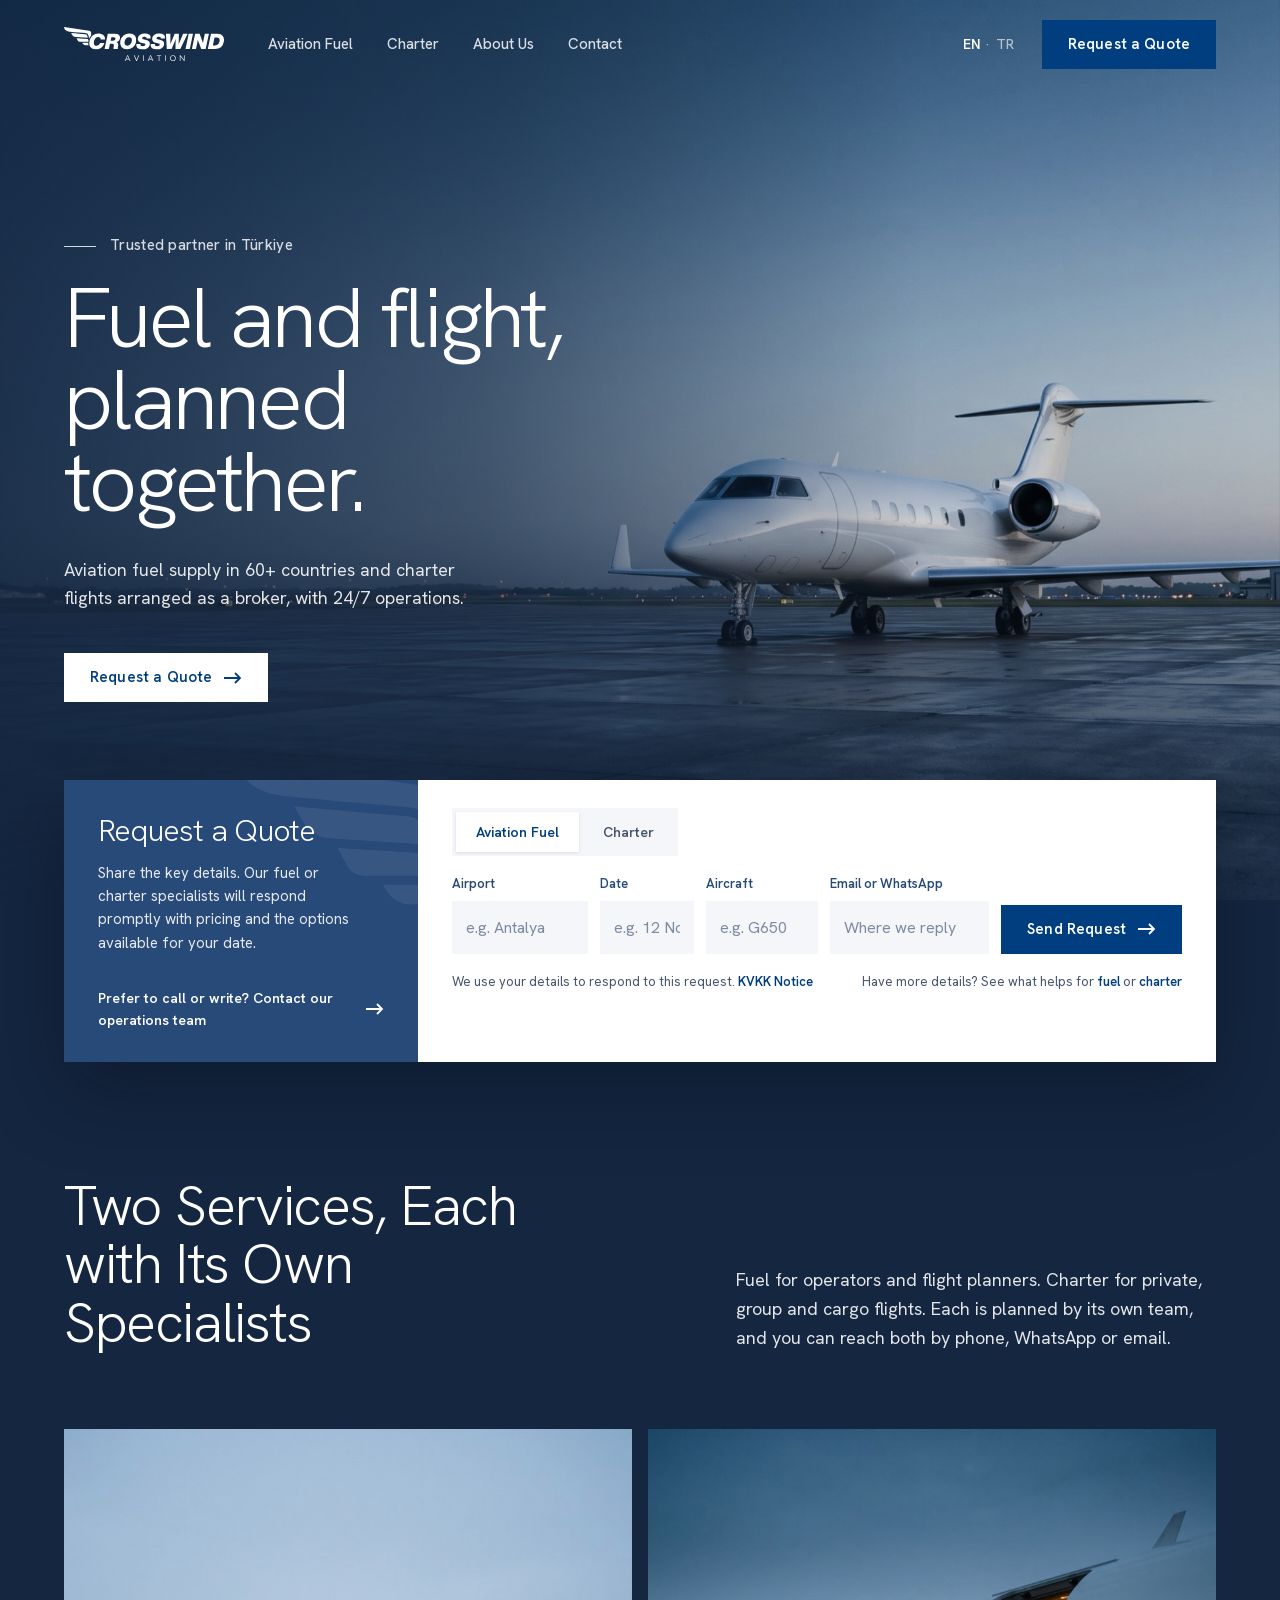
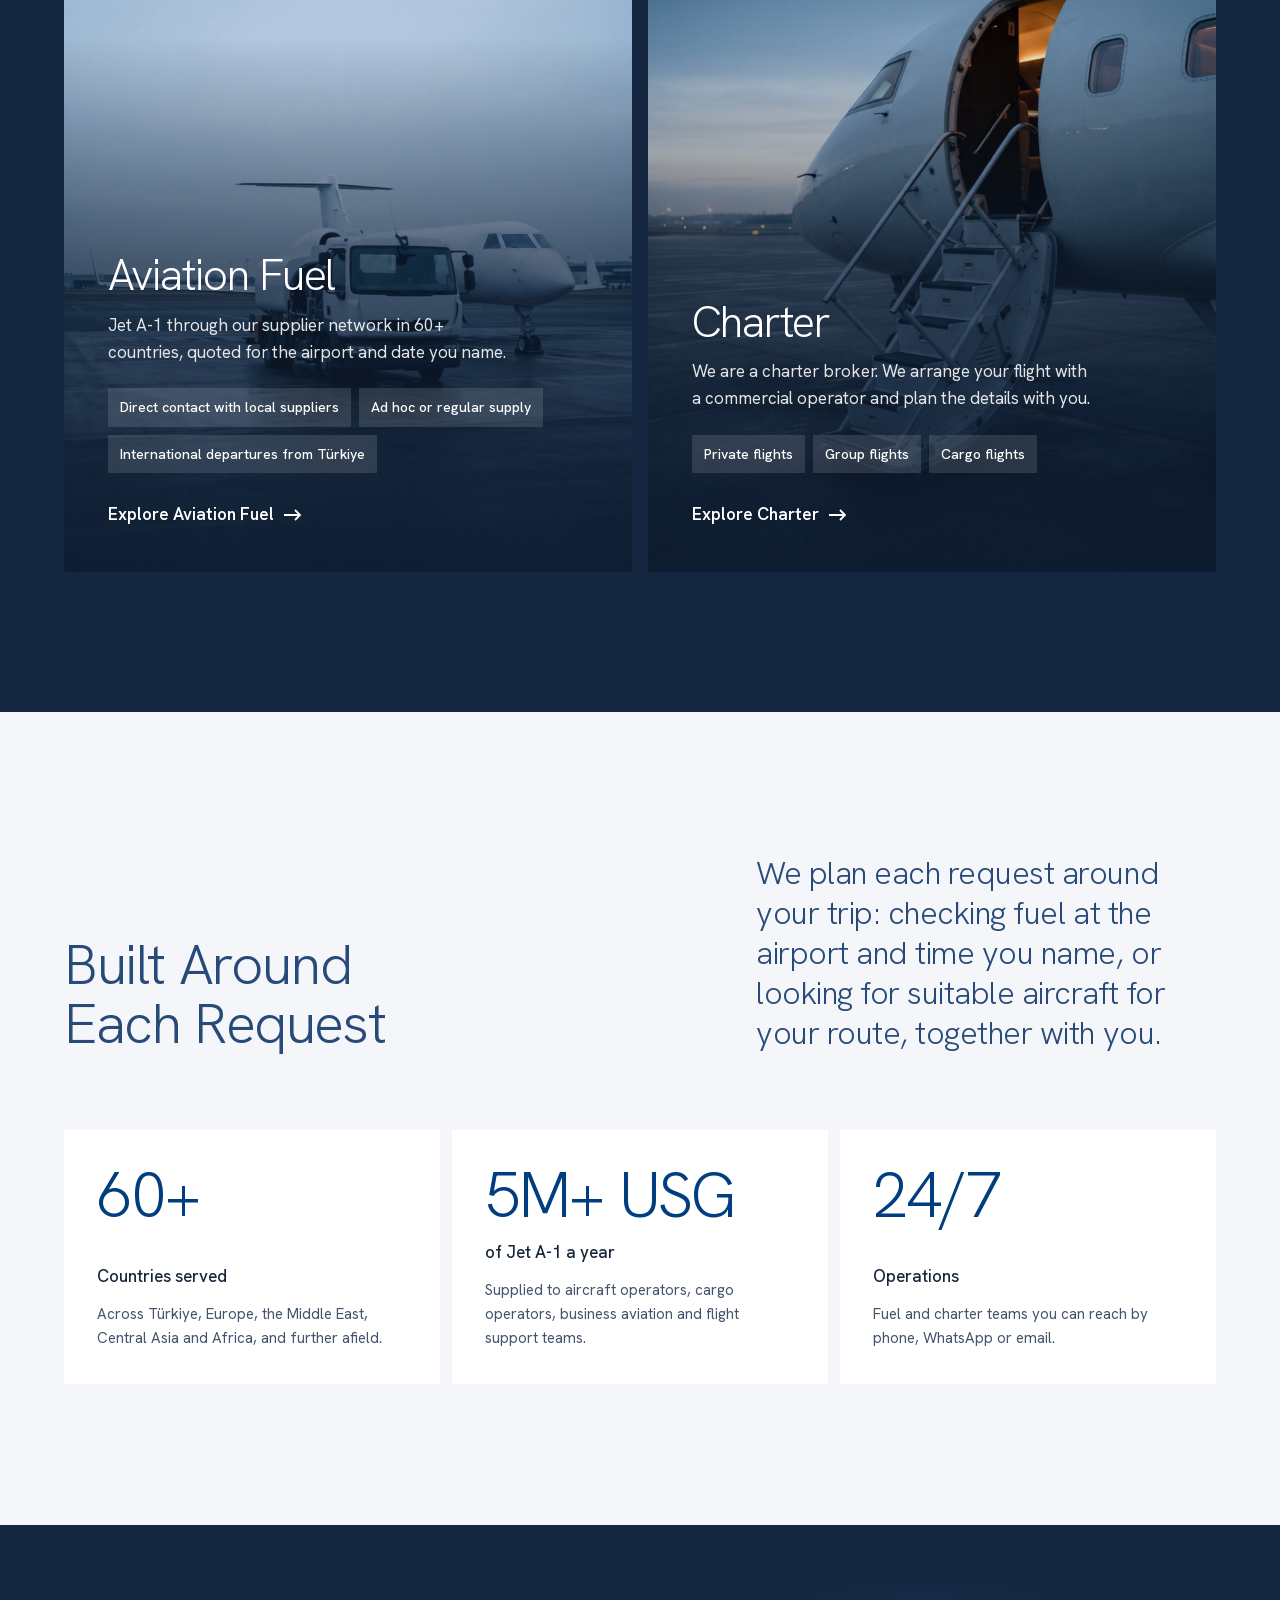
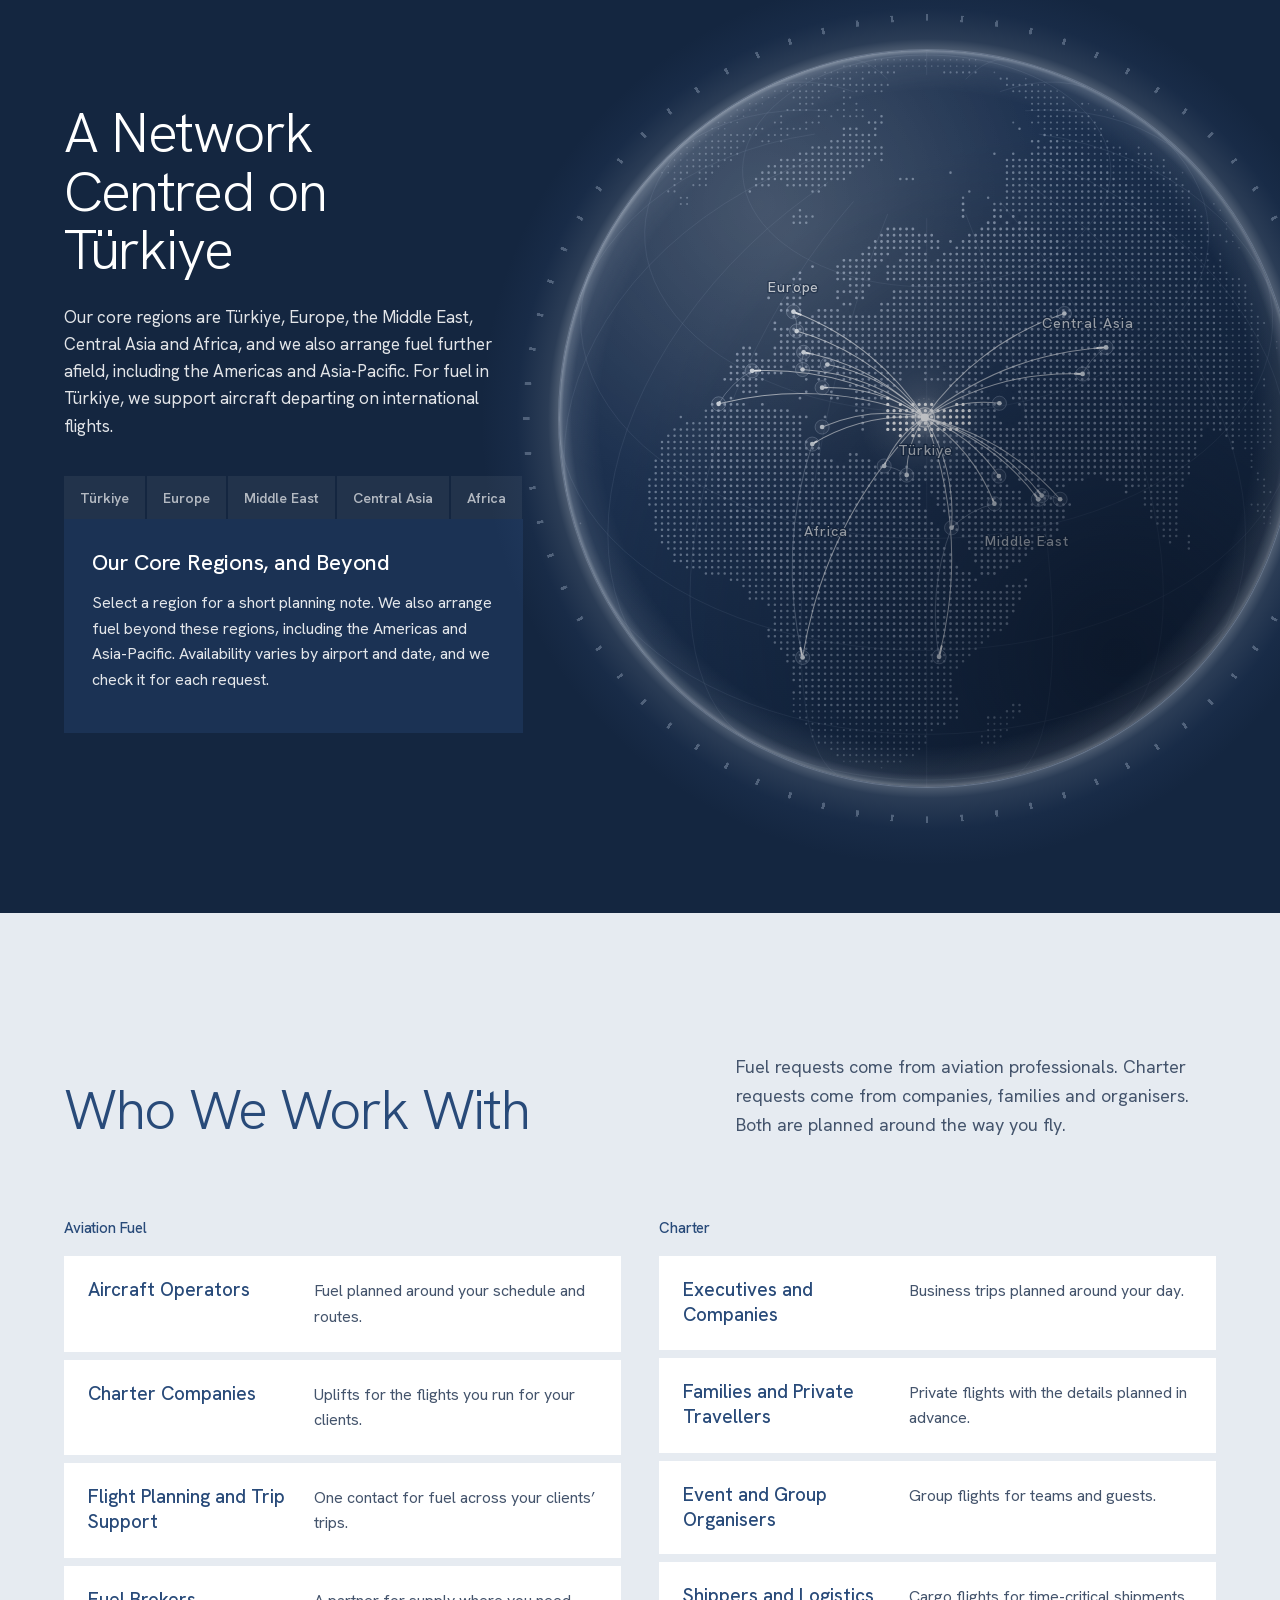
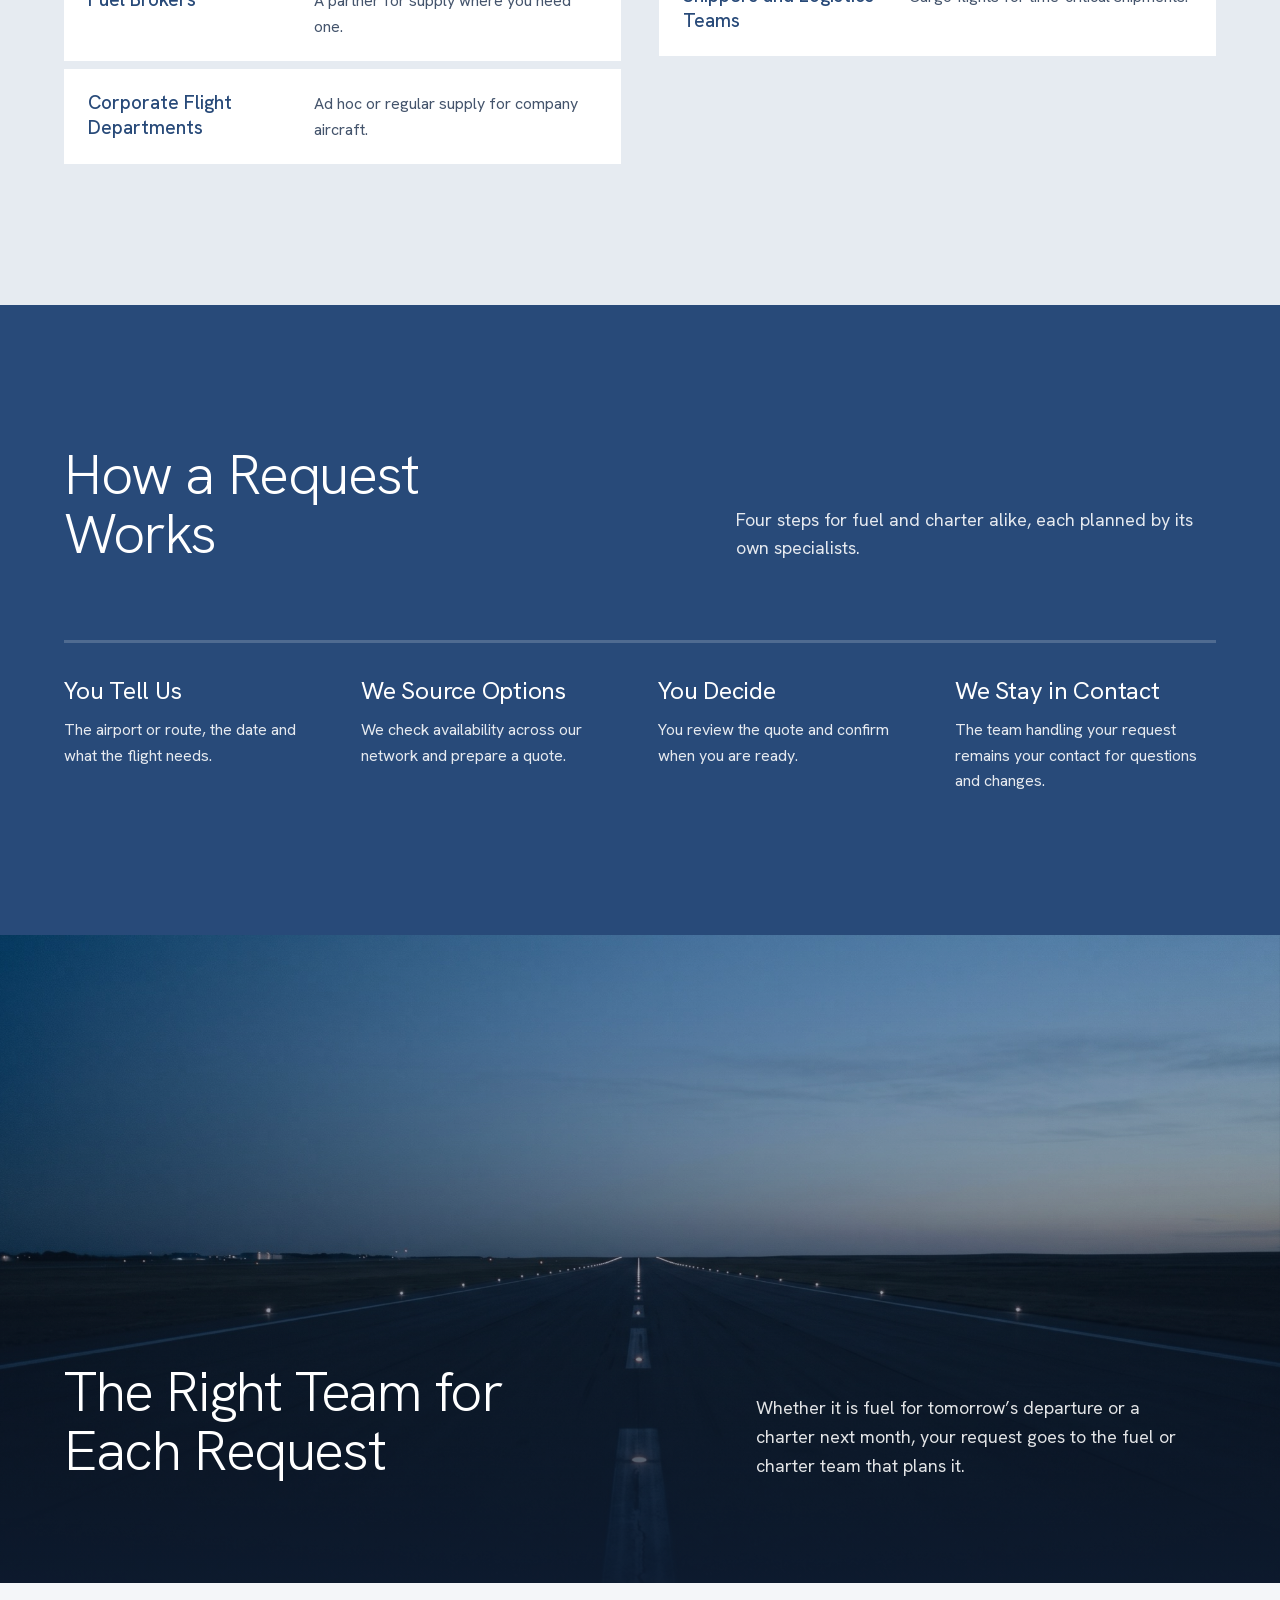
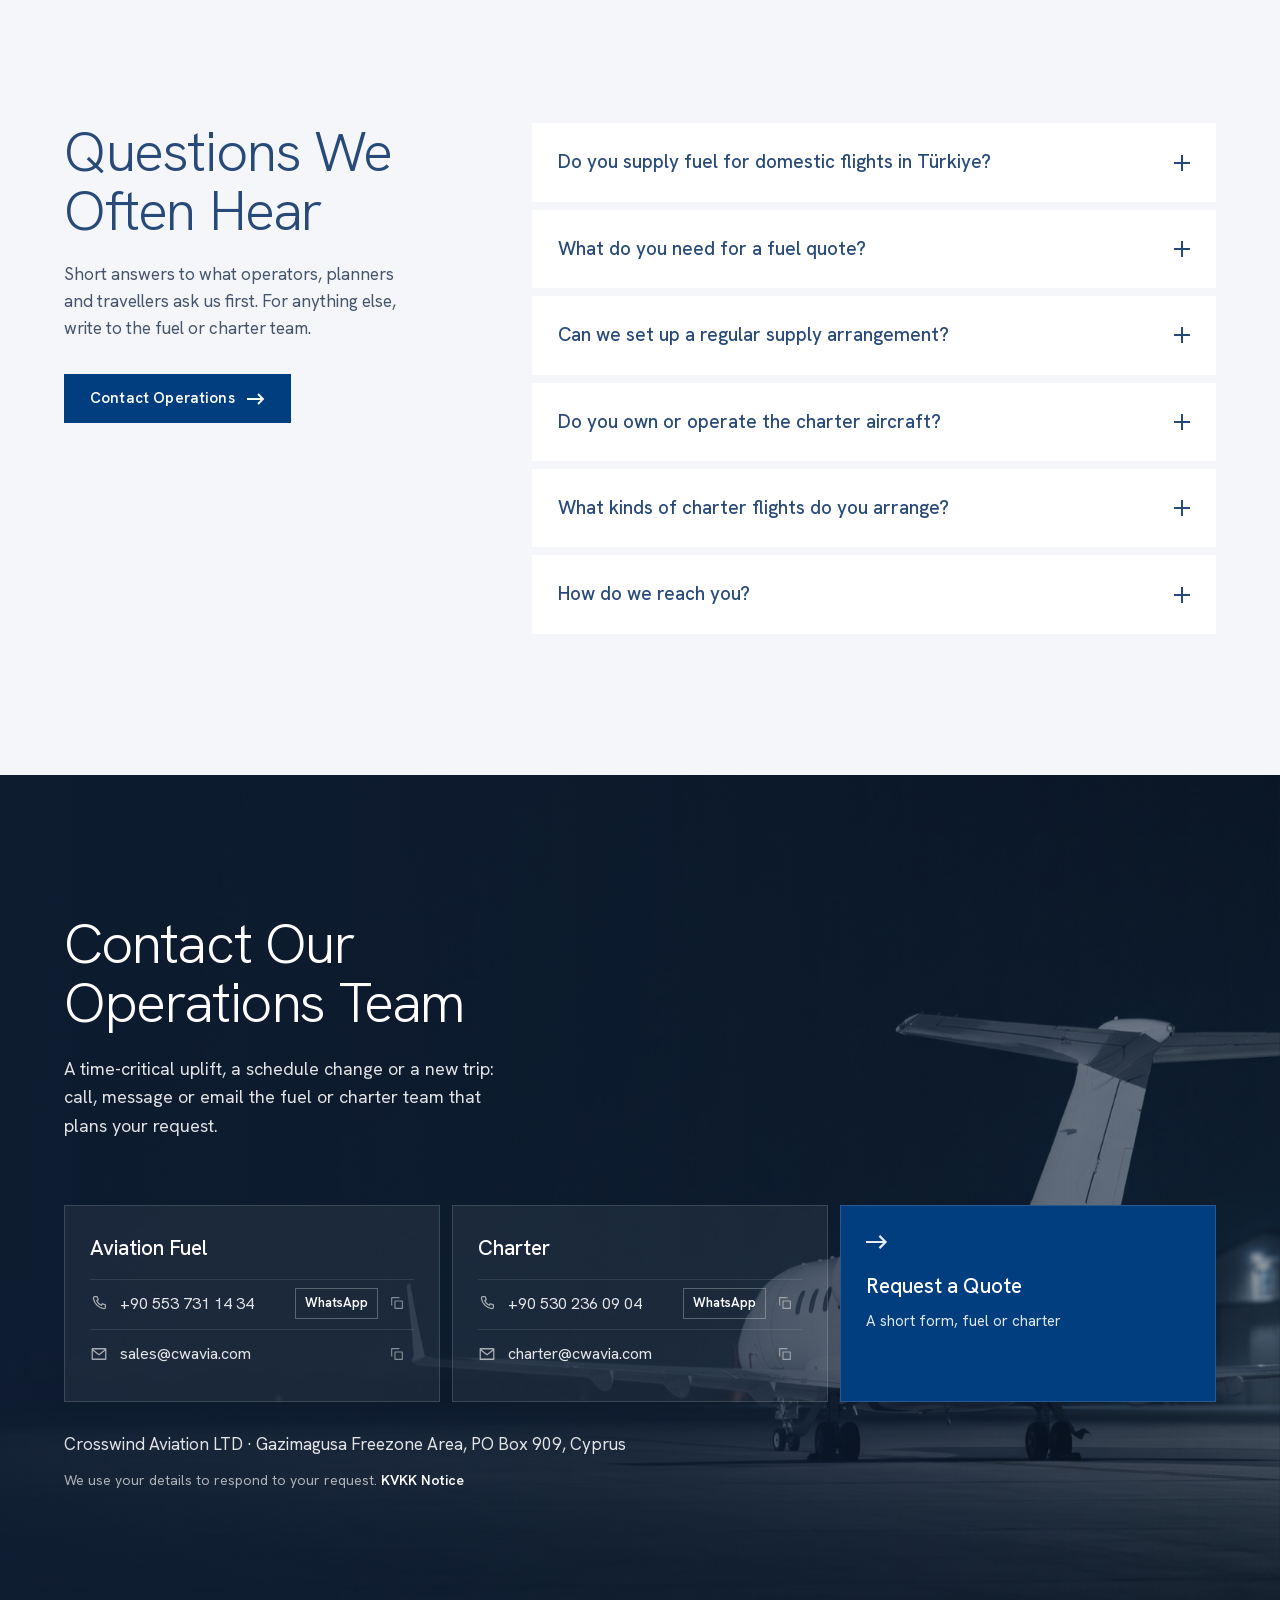
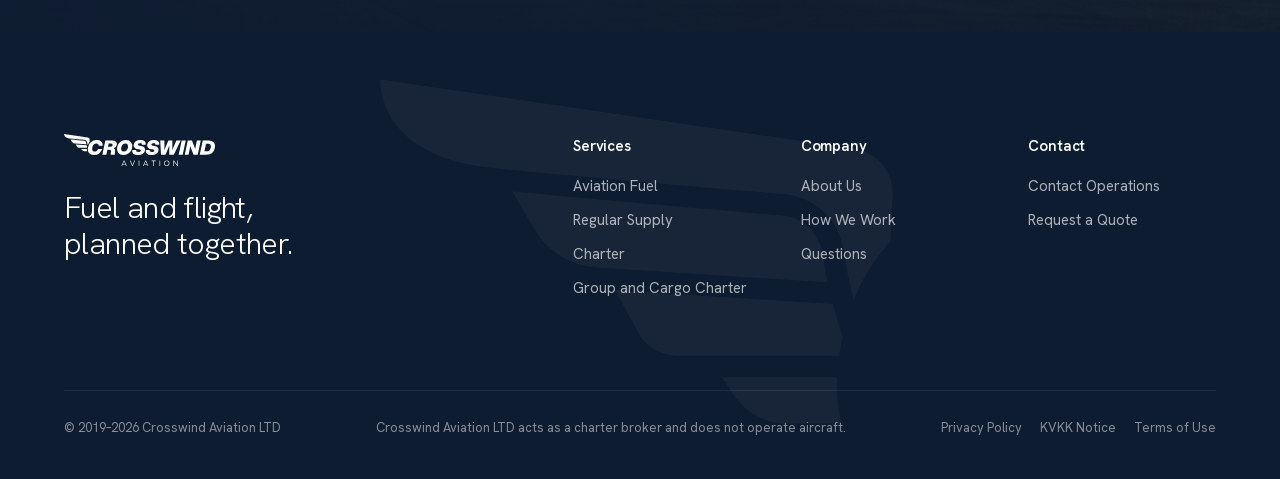
==== commit df70c162: "Bolge dili: ana bolgeler ve otesi (EN)" ====
--- a/index.html
+++ b/index.html
@@ -34,7 +34,7 @@
 <link rel="preload" as="image" href="assets/hero-mobil.jpg" media="(max-width: 760px)">
 <link rel="stylesheet" href="assets/site.css">
 <script type="application/ld+json" data-uretim>{"@context":"https://schema.org","@type":"Organization","name":"Crosswind Aviation","legalName":"Crosswind Aviation LTD","url":"https://cwavia.com/","logo":"https://cwavia.com/assets/apple-touch-icon.png","address":{"@type":"PostalAddress","streetAddress":"Gazimagusa Freezone Area","postOfficeBoxNumber":"PO Box 909","addressCountry":"Cyprus"},"contactPoint":[{"@type":"ContactPoint","contactType":"Aviation fuel","telephone":"+905537311434","email":"sales@cwavia.com","availableLanguage":["en","tr"]},{"@type":"ContactPoint","contactType":"Charter","telephone":"+905302360904","email":"charter@cwavia.com","availableLanguage":["en","tr"]}]}</script>
-<script type="application/ld+json" data-uretim>{"@context":"https://schema.org","@type":"FAQPage","mainEntity":[{"@type":"Question","name":"Do you supply fuel for domestic flights in Türkiye?","acceptedAnswer":{"@type":"Answer","text":"In Türkiye, we support aircraft departing on international flights. Across Europe, the Middle East, Central Asia and Africa, we can generally support domestic and international flights alike."}},{"@type":"Question","name":"What do you need for a fuel quote?","acceptedAnswer":{"@type":"Answer","text":"The airport, the date, the aircraft and where we can reach you. If you have them, the flight type, flight schedule, estimated uplift and handling agent help us reply faster."}},{"@type":"Question","name":"Can we set up a regular supply arrangement?","acceptedAnswer":{"@type":"Answer","text":"Yes. If you operate through the same airports often, we can set one up around your schedule. A fixed timetable is not required, and ad hoc requests are just as welcome."}},{"@type":"Question","name":"Do you own or operate the charter aircraft?","acceptedAnswer":{"@type":"Answer","text":"No. We are a charter broker. Charter flights are operated by commercial operators holding the air operator certificate (AOC) the flight requires, and we arrange your flight with one of them."}},{"@type":"Question","name":"What kinds of charter flights do you arrange?","acceptedAnswer":{"@type":"Answer","text":"Private flights for business and family travel, group flights for teams and events, and cargo flights for time-critical shipments."}},{"@type":"Question","name":"How do we reach you?","acceptedAnswer":{"@type":"Answer","text":"By phone, WhatsApp or email; the details are in the Contact section. Fuel and charter have separate teams, and your request goes to the team that plans it. Operations run 24/7."}}]}</script>
+<script type="application/ld+json" data-uretim>{"@context":"https://schema.org","@type":"FAQPage","mainEntity":[{"@type":"Question","name":"Do you supply fuel for domestic flights in Türkiye?","acceptedAnswer":{"@type":"Answer","text":"In Türkiye, we support aircraft departing on international flights. Outside Türkiye, we can generally support domestic and international flights alike."}},{"@type":"Question","name":"What do you need for a fuel quote?","acceptedAnswer":{"@type":"Answer","text":"The airport, the date, the aircraft and where we can reach you. If you have them, the flight type, flight schedule, estimated uplift and handling agent help us reply faster."}},{"@type":"Question","name":"Can we set up a regular supply arrangement?","acceptedAnswer":{"@type":"Answer","text":"Yes. If you operate through the same airports often, we can set one up around your schedule. A fixed timetable is not required, and ad hoc requests are just as welcome."}},{"@type":"Question","name":"Do you own or operate the charter aircraft?","acceptedAnswer":{"@type":"Answer","text":"No. We are a charter broker. Charter flights are operated by commercial operators holding the air operator certificate (AOC) the flight requires, and we arrange your flight with one of them."}},{"@type":"Question","name":"What kinds of charter flights do you arrange?","acceptedAnswer":{"@type":"Answer","text":"Private flights for business and family travel, group flights for teams and events, and cargo flights for time-critical shipments."}},{"@type":"Question","name":"How do we reach you?","acceptedAnswer":{"@type":"Answer","text":"By phone, WhatsApp or email; the details are in the Contact section. Fuel and charter have separate teams, and your request goes to the team that plans it. Operations run 24/7."}}]}</script>
 </head>
 <body>
 <a class="atla" href="#icerik">Skip to content</a>
@@ -161,7 +161,7 @@
         <p class="beyan yukari mobil-gizle">We plan each request around your trip: checking fuel at the airport and time you name, or looking for suitable aircraft for your route, together with you.</p>
       </div>
       <div class="rakam-satiri">
-        <div class="yukari"><b class="tabular" data-say="60">60+</b><span>Countries served</span><small>Across Türkiye, Europe, the Middle East, Central Asia and Africa.</small></div>
+        <div class="yukari"><b class="tabular" data-say="60">60+</b><span>Countries served</span><small>Across Türkiye, Europe, the Middle East, Central Asia and Africa, and further afield.</small></div>
         <div class="yukari"><b class="tabular" data-say="5" data-son="M+ USG">5M+ USG</b><span>of <span class="bitisik">Jet A-1</span> a year</span><small>Supplied to aircraft operators, cargo operators, business aviation and flight support teams.</small></div>
         <div class="yukari"><b class="tabular" data-say="24" data-son="/7">24/7</b><span>Operations</span><small>Fuel and charter teams you can reach by phone, WhatsApp or email.</small></div>
       </div>
@@ -172,7 +172,7 @@
     <div class="wrap">
       <div>
         <h2 id="ag-baslik" class="yukari">A Network Centred on Türkiye</h2>
-        <p class="metin yukari">From Türkiye, we plan fuel and flights across Europe, the Middle East, Central Asia and Africa. For fuel in Türkiye, we support aircraft departing on international flights.</p>
+        <p class="metin yukari">Our core regions are Türkiye, Europe, the Middle East, Central Asia and Africa, and we also arrange fuel further afield, including the Americas and Asia-Pacific. For fuel in Türkiye, we support aircraft departing on international flights.</p>
         <div class="bolge-sec yukari" role="group" aria-label="Regions">
           <button type="button" data-bolge="tr" aria-pressed="false">Türkiye</button>
           <button type="button" data-bolge="eu" aria-pressed="false">Europe</button>
@@ -181,7 +181,7 @@
           <button type="button" data-bolge="af" aria-pressed="false">Africa</button>
         </div>
         <div class="bolge-panel yukari" id="bolge-panel" aria-live="polite">
-          <div data-icerik="hepsi"><h3>Five Regions We Work Across</h3><p>Select a region for a short planning note. Availability varies by airport and date, and we check it for each request.</p></div>
+          <div data-icerik="hepsi"><h3>Our Core Regions, and Beyond</h3><p>Select a region for a short planning note. We also arrange fuel beyond these regions, including the Americas and Asia-Pacific. Availability varies by airport and date, and we check it for each request.</p></div>
           <div data-icerik="tr" hidden><h3>Türkiye</h3><p>Our home base at the crossroads of Europe, the Gulf and Central Asia. Direct coordination with local physical suppliers across major hubs and coastal airports for international departures.</p><small><b>Operational focus:</b> Istanbul and Ankara, the Black Sea coast and the summer coastal airports of Antalya, Bodrum and Dalaman.</small><div class="icao-cipler" role="group" aria-label="Airports"><button type="button" data-icao="LTBA">LTBA</button><button type="button" data-icao="LTFM">LTFM</button><button type="button" data-icao="LTAI">LTAI</button><button type="button" data-icao="LTCG">LTCG</button><button type="button" data-icao="LTFE">LTFE</button><button type="button" data-icao="LTAC">LTAC</button><button type="button" data-icao="LTBS">LTBS</button><button type="button" data-icao="LTBU">LTBU</button><button type="button" data-icao="LTFJ">LTFJ</button></div></div>
           <div data-icerik="eu" hidden><h3>Europe</h3><p>Year-round supply across financial capitals and executive hubs in the UK, Western Europe and the Mediterranean, with more than one supplier at many airports in peak season.</p><small><b>Operational focus:</b> slot-coordinated airports, Mediterranean summer traffic and winter alpine routes.</small><div class="icao-cipler" role="group" aria-label="Airports"><button type="button" data-icao="EGLF">EGLF</button><button type="button" data-icao="EGGW">EGGW</button><button type="button" data-icao="LFPB">LFPB</button><button type="button" data-icao="LSGG">LSGG</button><button type="button" data-icao="LFMN">LFMN</button><button type="button" data-icao="LEMD">LEMD</button><button type="button" data-icao="LIRA">LIRA</button><button type="button" data-icao="LIPZ">LIPZ</button><button type="button" data-icao="LMML">LMML</button></div></div>
           <div data-icerik="me" hidden><h3>Middle East</h3><p>Jet A-1 supply across key Gulf and Red Sea hubs connecting Europe, Asia and Africa, for both executive flights and wide-body cargo operations.</p><small><b>Operational focus:</b> 24/7 turnaround support, tech-stop uplifts and high-demand winter schedules.</small><div class="icao-cipler" role="group" aria-label="Airports"><button type="button" data-icao="OMDW">OMDW</button><button type="button" data-icao="OOMS">OOMS</button><button type="button" data-icao="OERK">OERK</button><button type="button" data-icao="OEJN">OEJN</button><button type="button" data-icao="OMAD">OMAD</button><button type="button" data-icao="OKKK">OKKK</button></div></div>
@@ -373,7 +373,7 @@
         <a class="btn btn--mavi yukari" href="#iletisim">Contact Operations <svg class="ok"><use href="#i-ok"/></svg></a>
       </div>
       <div class="sorular">
-        <details class="yukari"><summary>Do you supply fuel for domestic flights in Türkiye?<i></i></summary><p class="cevap">In Türkiye, we support aircraft departing on international flights. Across Europe, the Middle East, Central Asia and Africa, we can generally support domestic and international flights alike.</p></details>
+        <details class="yukari"><summary>Do you supply fuel for domestic flights in Türkiye?<i></i></summary><p class="cevap">In Türkiye, we support aircraft departing on international flights. Outside Türkiye, we can generally support domestic and international flights alike.</p></details>
         <details class="yukari"><summary>What do you need for a fuel quote?<i></i></summary><p class="cevap">The airport, the date, the aircraft and where we can reach you. If you have them, the flight type, flight schedule, estimated uplift and handling agent help us reply faster.</p></details>
         <details class="yukari"><summary>Can we set up a regular supply arrangement?<i></i></summary><p class="cevap">Yes. If you operate through the same airports often, we can set one up around your schedule. A fixed timetable is not required, and ad hoc requests are just as welcome.</p></details>
         <details class="yukari"><summary>Do you own or operate the charter aircraft?<i></i></summary><p class="cevap">No. We are a charter broker. Charter flights are operated by commercial operators holding the air operator certificate (AOC) the flight requires, and we arrange your flight with one of them.</p></details>
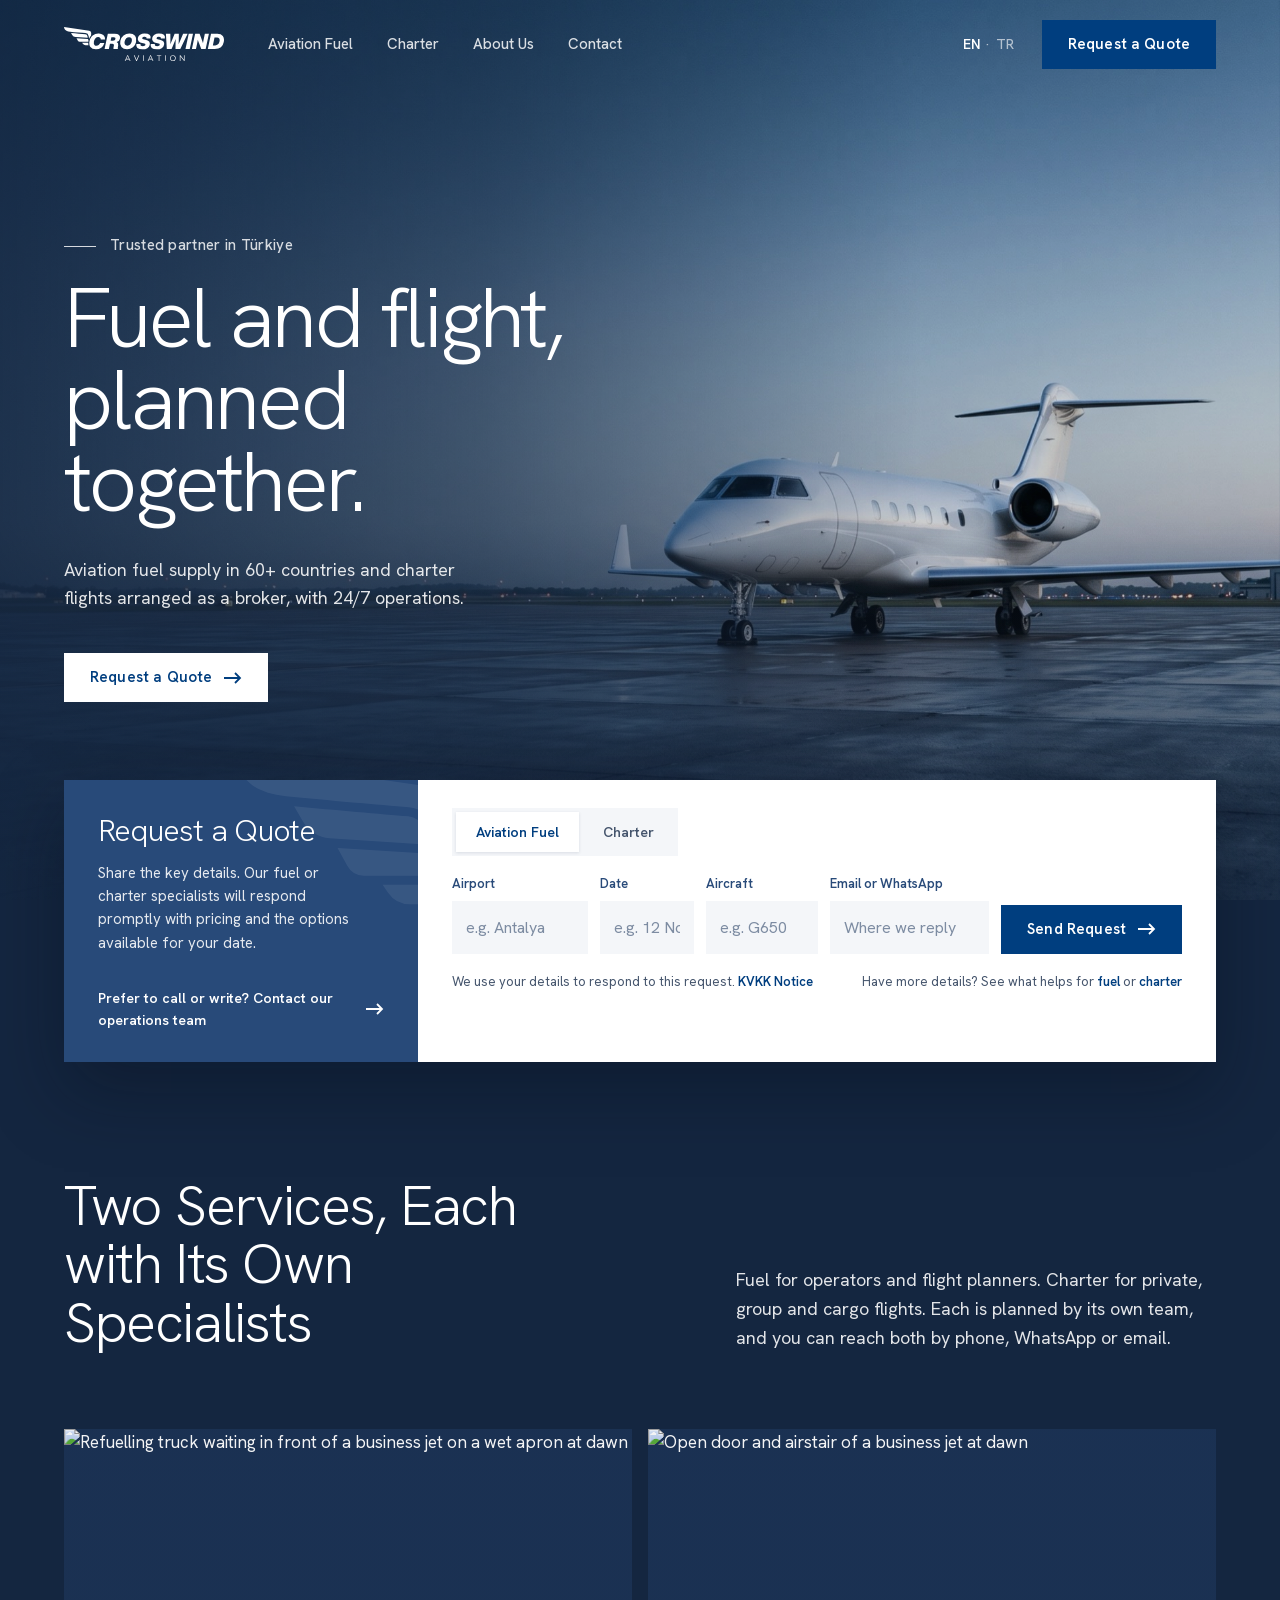
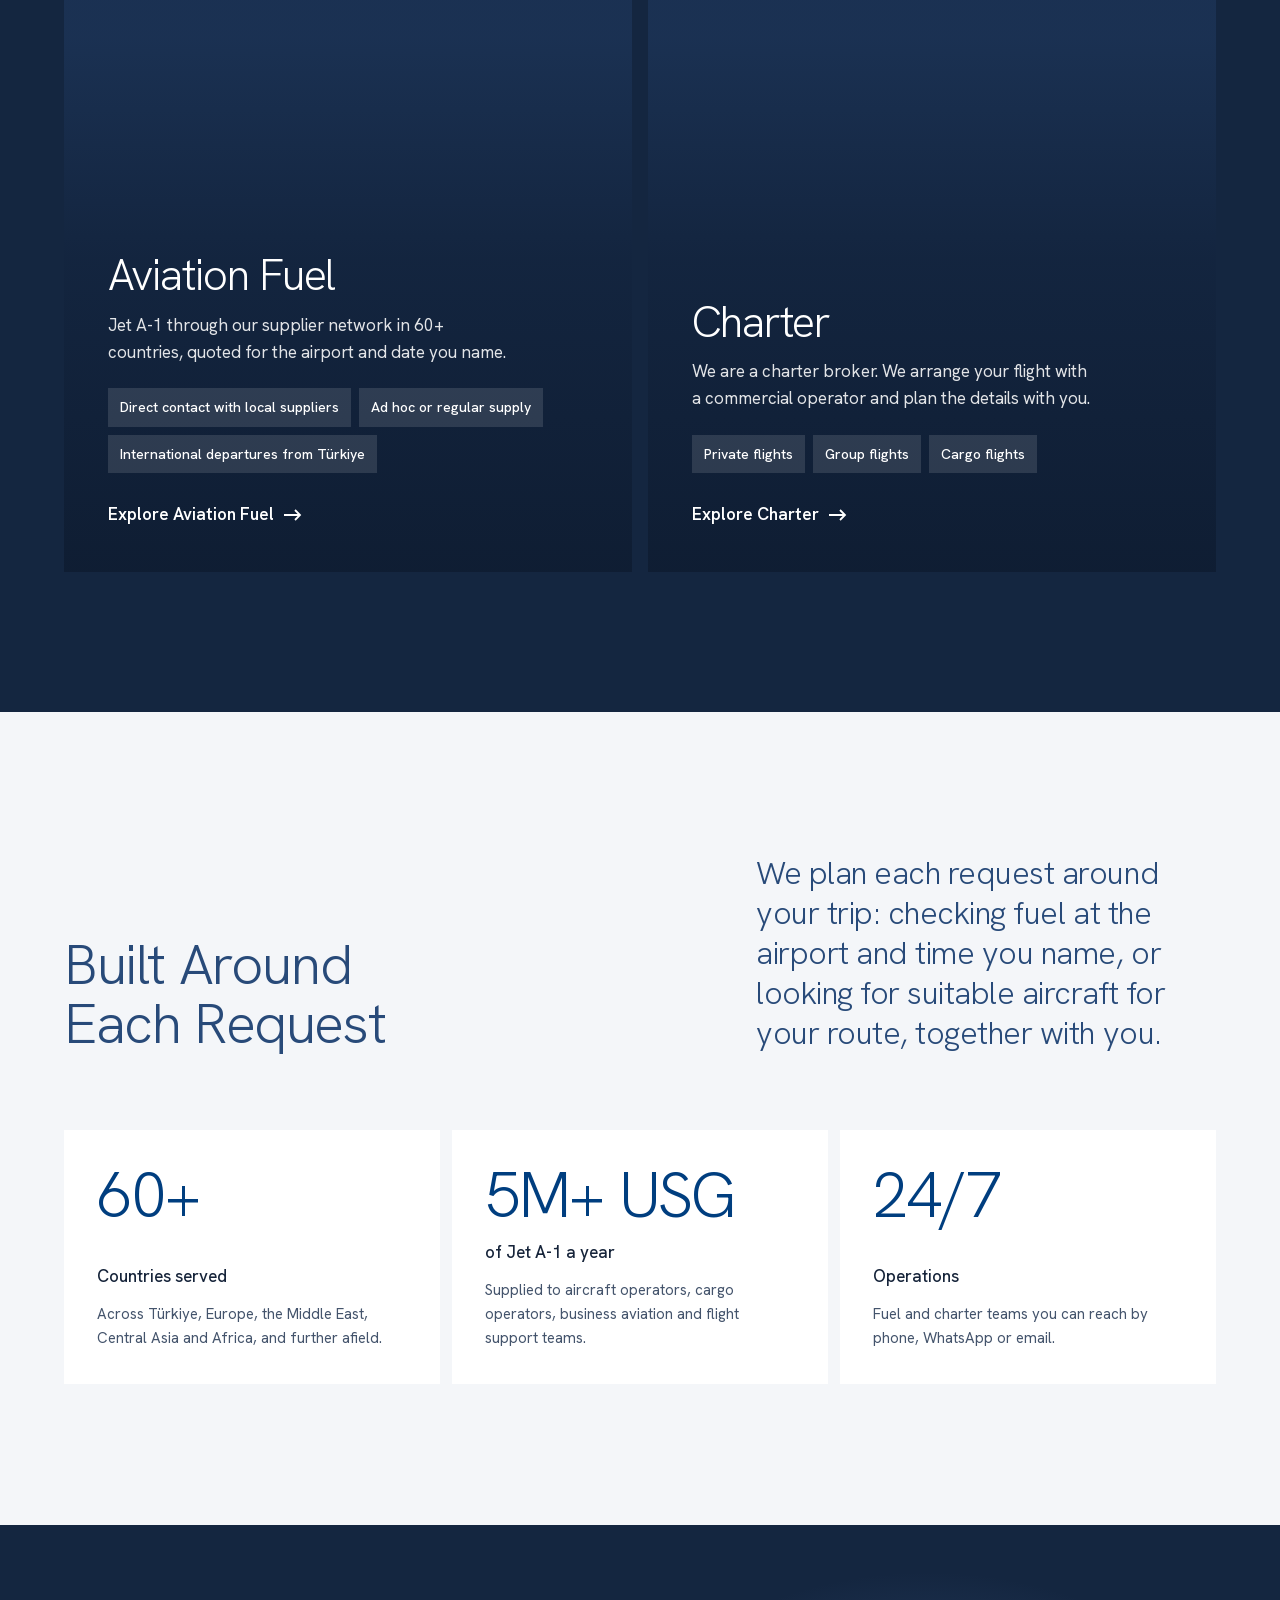
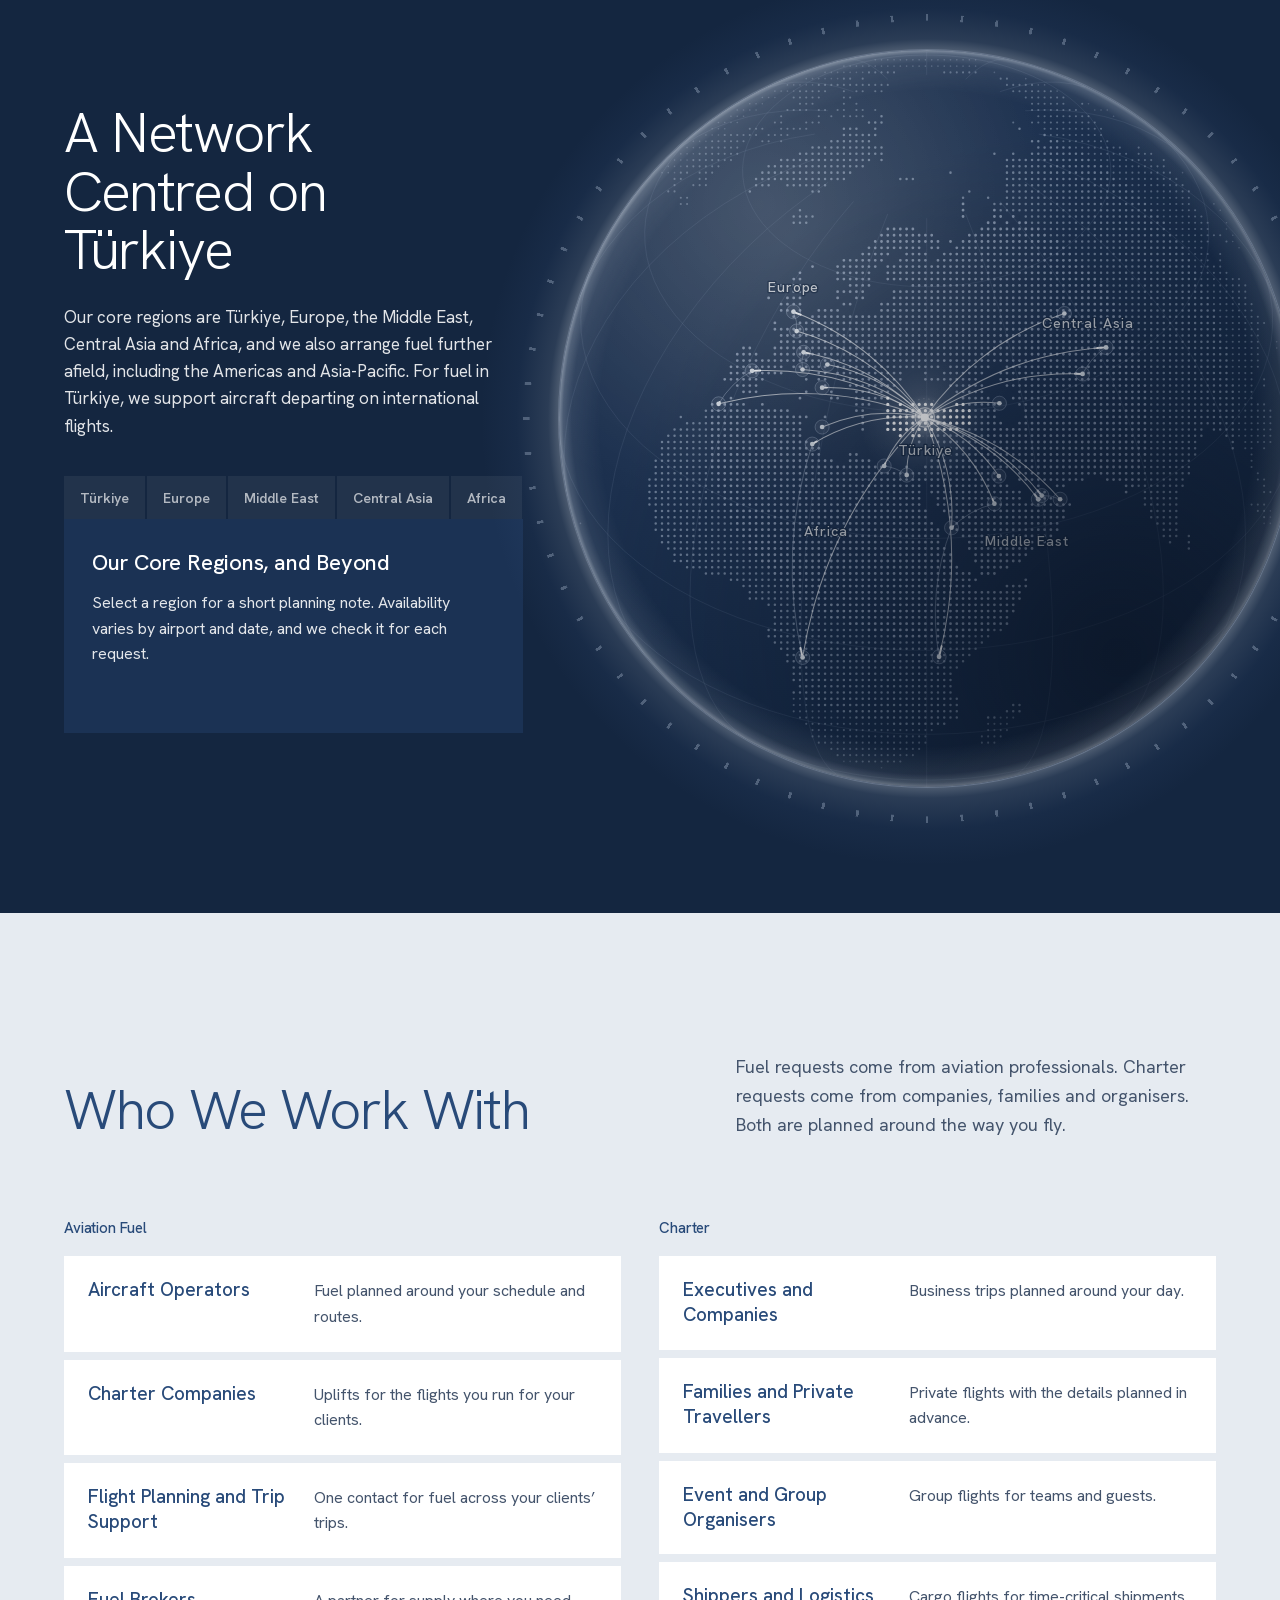
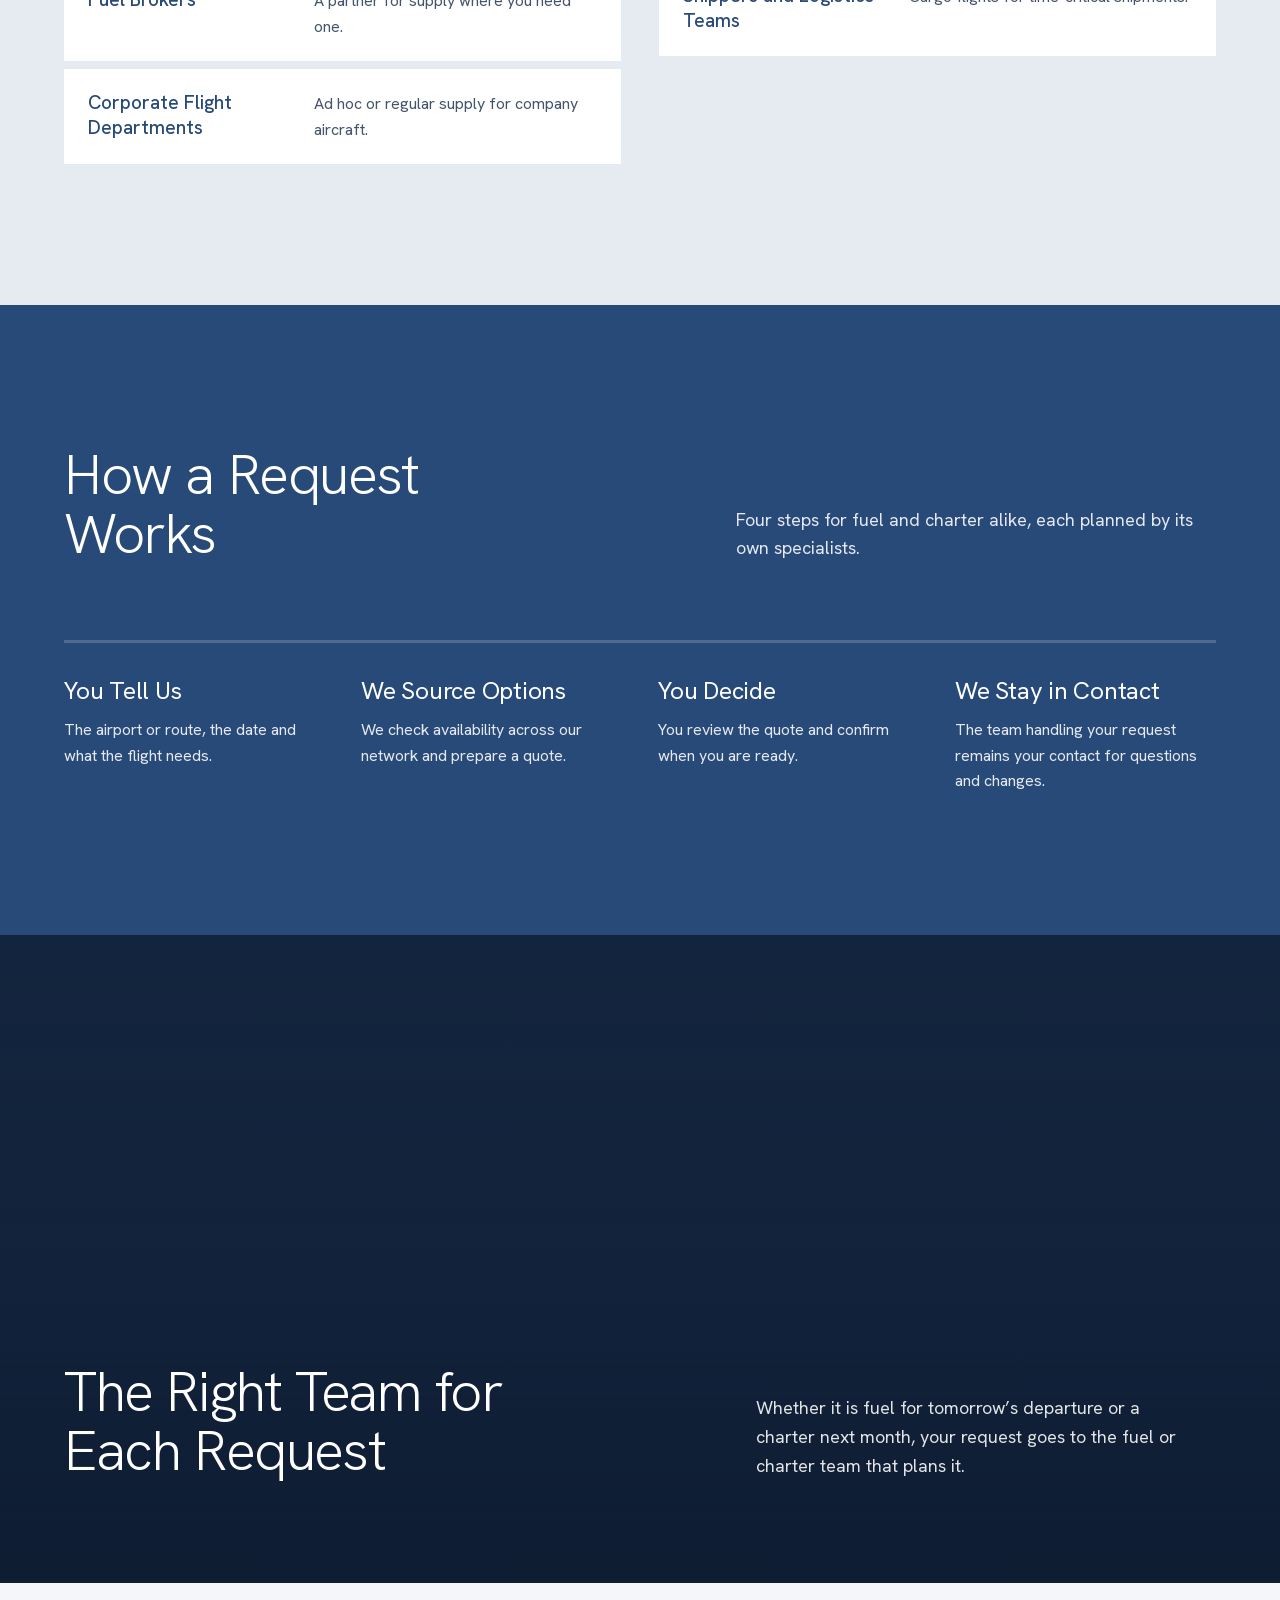
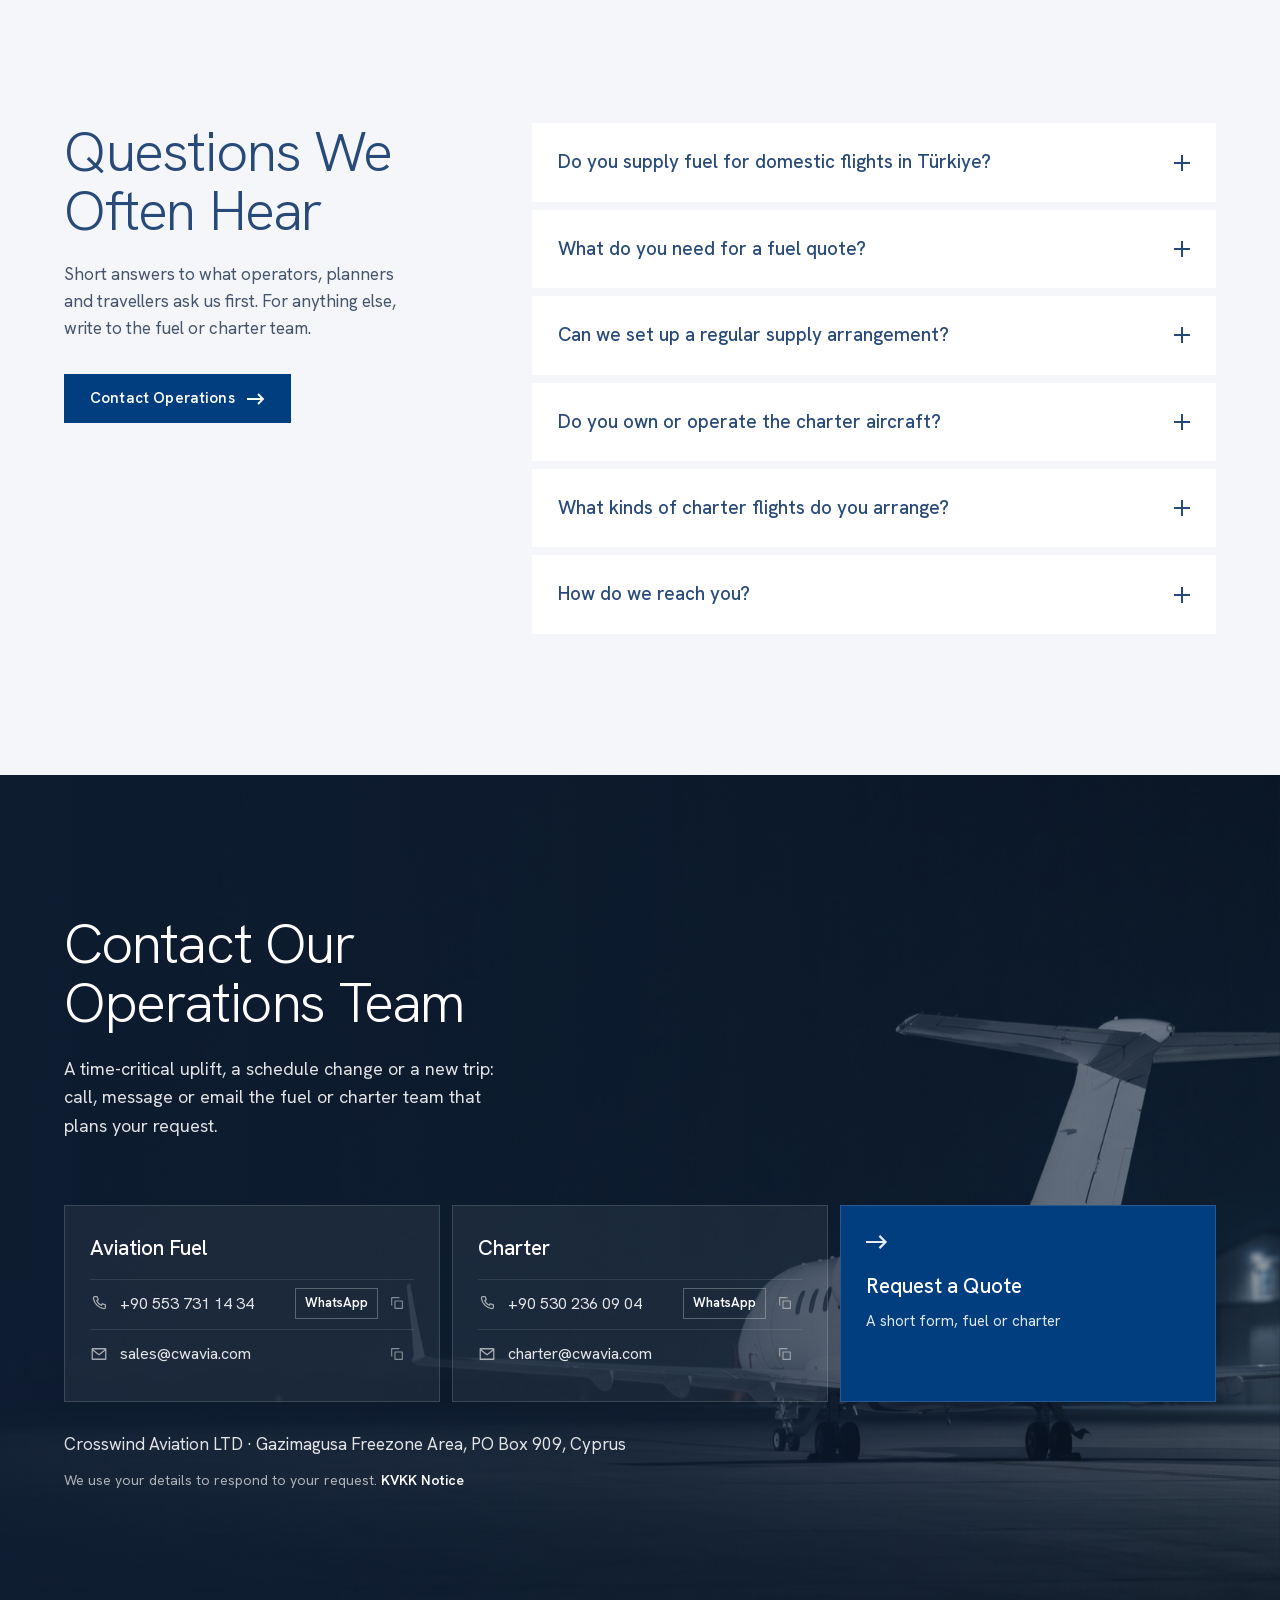
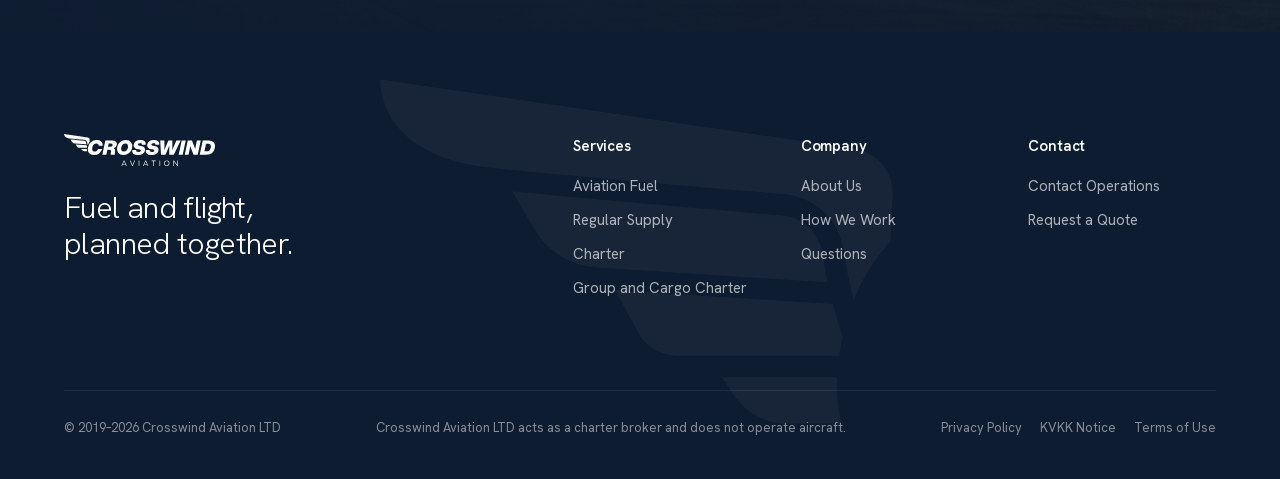
==== commit c3a29924: "K66: titles, WebP images, lighter videos (EN pages)" ====
--- a/index.html
+++ b/index.html
@@ -30,8 +30,8 @@
 <link rel="icon" href="assets/favicon-32.png" type="image/png" sizes="32x32">
 <link rel="apple-touch-icon" href="assets/apple-touch-icon.png">
 <link rel="preload" href="assets/fonts/hanken-grotesk-latin.woff2" as="font" type="font/woff2" crossorigin>
-<link rel="preload" as="image" href="assets/hero.jpg" media="(min-width: 761px)">
-<link rel="preload" as="image" href="assets/hero-mobil.jpg" media="(max-width: 760px)">
+<link rel="preload" as="image" href="assets/hero.webp" type="image/webp" media="(min-width: 761px)">
+<link rel="preload" as="image" href="assets/hero-mobil.webp" type="image/webp" media="(max-width: 760px)">
 <link rel="stylesheet" href="assets/site.css">
 <script type="application/ld+json" data-uretim>{"@context":"https://schema.org","@type":"Organization","name":"Crosswind Aviation","legalName":"Crosswind Aviation LTD","url":"https://cwavia.com/","logo":"https://cwavia.com/assets/apple-touch-icon.png","address":{"@type":"PostalAddress","streetAddress":"Gazimagusa Freezone Area","postOfficeBoxNumber":"PO Box 909","addressCountry":"Cyprus"},"contactPoint":[{"@type":"ContactPoint","contactType":"Aviation fuel","telephone":"+905537311434","email":"sales@cwavia.com","availableLanguage":["en","tr"]},{"@type":"ContactPoint","contactType":"Charter","telephone":"+905302360904","email":"charter@cwavia.com","availableLanguage":["en","tr"]}]}</script>
 <script type="application/ld+json" data-uretim>{"@context":"https://schema.org","@type":"FAQPage","mainEntity":[{"@type":"Question","name":"Do you supply fuel for domestic flights in Türkiye?","acceptedAnswer":{"@type":"Answer","text":"In Türkiye, we support aircraft departing on international flights. Outside Türkiye, we can generally support domestic and international flights alike."}},{"@type":"Question","name":"What do you need for a fuel quote?","acceptedAnswer":{"@type":"Answer","text":"The airport, the date, the aircraft and where we can reach you. If you have them, the flight type, flight schedule, estimated uplift and handling agent help us reply faster."}},{"@type":"Question","name":"Can we set up a regular supply arrangement?","acceptedAnswer":{"@type":"Answer","text":"Yes. If you operate through the same airports often, we can set one up around your schedule. A fixed timetable is not required, and ad hoc requests are just as welcome."}},{"@type":"Question","name":"Do you own or operate the charter aircraft?","acceptedAnswer":{"@type":"Answer","text":"No. We are a charter broker. Charter flights are operated by commercial operators holding the air operator certificate (AOC) the flight requires, and we arrange your flight with one of them."}},{"@type":"Question","name":"What kinds of charter flights do you arrange?","acceptedAnswer":{"@type":"Answer","text":"Private flights for business and family travel, group flights for teams and events, and cargo flights for time-critical shipments."}},{"@type":"Question","name":"How do we reach you?","acceptedAnswer":{"@type":"Answer","text":"By phone, WhatsApp or email; the details are in the Contact section. Fuel and charter have separate teams, and your request goes to the team that plans it. Operations run 24/7."}}]}</script>
@@ -133,7 +133,7 @@
       </div>
       <div class="paneller">
         <a class="panel" href="fuel.html">
-          <img decoding="async" src="assets/yakit.jpg" srcset="assets/yakit-sm.jpg 821w, assets/yakit.jpg 1200w" sizes="(max-width: 760px) 86vw, 50vw" alt="Refuelling truck waiting in front of a business jet on a wet apron at dawn" loading="lazy">
+          <picture><source type="image/webp" srcset="assets/yakit-sm.webp 821w, assets/yakit.webp 1200w" sizes="(max-width: 760px) 86vw, 50vw"><img decoding="async" src="assets/yakit.jpg" srcset="assets/yakit-sm.jpg 821w, assets/yakit.jpg 1200w" sizes="(max-width: 760px) 86vw, 50vw" alt="Refuelling truck waiting in front of a business jet on a wet apron at dawn" loading="lazy"></picture>
           <div class="panel__ic">
             <h3>Aviation Fuel</h3>
             <p>Jet A-1 through our supplier network in 60+ countries, quoted for the airport and date you name.</p>
@@ -142,7 +142,7 @@
           </div>
         </a>
         <a class="panel" href="charter.html">
-          <img decoding="async" src="assets/charter.jpg" srcset="assets/charter-sm.jpg 821w, assets/charter.jpg 1200w" sizes="(max-width: 760px) 86vw, 50vw" alt="Open door and airstair of a business jet at dawn" loading="lazy">
+          <picture><source type="image/webp" srcset="assets/charter-sm.webp 821w, assets/charter.webp 1200w" sizes="(max-width: 760px) 86vw, 50vw"><img decoding="async" src="assets/charter.jpg" srcset="assets/charter-sm.jpg 821w, assets/charter.jpg 1200w" sizes="(max-width: 760px) 86vw, 50vw" alt="Open door and airstair of a business jet at dawn" loading="lazy"></picture>
           <div class="panel__ic">
             <h3>Charter</h3>
             <p>We are a charter broker. We arrange your flight with a commercial operator and plan the details with you.</p>
@@ -181,12 +181,12 @@
           <button type="button" data-bolge="af" aria-pressed="false">Africa</button>
         </div>
         <div class="bolge-panel yukari" id="bolge-panel" aria-live="polite">
-          <div data-icerik="hepsi"><h3>Our Core Regions, and Beyond</h3><p>Select a region for a short planning note. We also arrange fuel beyond these regions, including the Americas and Asia-Pacific. Availability varies by airport and date, and we check it for each request.</p></div>
+          <div data-icerik="hepsi"><h3>Our Core Regions, and Beyond</h3><p>Select a region for a short planning note. Availability varies by airport and date, and we check it for each request.</p></div>
           <div data-icerik="tr" hidden><h3>Türkiye</h3><p>Our home base at the crossroads of Europe, the Gulf and Central Asia. Direct coordination with local physical suppliers across major hubs and coastal airports for international departures.</p><small><b>Operational focus:</b> Istanbul and Ankara, the Black Sea coast and the summer coastal airports of Antalya, Bodrum and Dalaman.</small><div class="icao-cipler" role="group" aria-label="Airports"><button type="button" data-icao="LTBA">LTBA</button><button type="button" data-icao="LTFM">LTFM</button><button type="button" data-icao="LTAI">LTAI</button><button type="button" data-icao="LTCG">LTCG</button><button type="button" data-icao="LTFE">LTFE</button><button type="button" data-icao="LTAC">LTAC</button><button type="button" data-icao="LTBS">LTBS</button><button type="button" data-icao="LTBU">LTBU</button><button type="button" data-icao="LTFJ">LTFJ</button></div></div>
           <div data-icerik="eu" hidden><h3>Europe</h3><p>Year-round supply across financial capitals and executive hubs in the UK, Western Europe and the Mediterranean, with more than one supplier at many airports in peak season.</p><small><b>Operational focus:</b> slot-coordinated airports, Mediterranean summer traffic and winter alpine routes.</small><div class="icao-cipler" role="group" aria-label="Airports"><button type="button" data-icao="EGLF">EGLF</button><button type="button" data-icao="EGGW">EGGW</button><button type="button" data-icao="LFPB">LFPB</button><button type="button" data-icao="LSGG">LSGG</button><button type="button" data-icao="LFMN">LFMN</button><button type="button" data-icao="LEMD">LEMD</button><button type="button" data-icao="LIRA">LIRA</button><button type="button" data-icao="LIPZ">LIPZ</button><button type="button" data-icao="LMML">LMML</button></div></div>
           <div data-icerik="me" hidden><h3>Middle East</h3><p>Jet A-1 supply across key Gulf and Red Sea hubs connecting Europe, Asia and Africa, for both executive flights and wide-body cargo operations.</p><small><b>Operational focus:</b> 24/7 turnaround support, tech-stop uplifts and high-demand winter schedules.</small><div class="icao-cipler" role="group" aria-label="Airports"><button type="button" data-icao="OMDW">OMDW</button><button type="button" data-icao="OOMS">OOMS</button><button type="button" data-icao="OERK">OERK</button><button type="button" data-icao="OEJN">OEJN</button><button type="button" data-icao="OMAD">OMAD</button><button type="button" data-icao="OKKK">OKKK</button></div></div>
           <div data-icerik="ca" hidden><h3>Central Asia</h3><p>Strategic tech-stop and destination airports across Kazakhstan, Uzbekistan, Azerbaijan and the wider Caspian–Central Asian corridor linking Europe and East Asia.</p><small><b>Operational focus:</b> long-sector fuel planning, cargo freighter uplifts and local handling coordination.</small><div class="icao-cipler" role="group" aria-label="Airports"><button type="button" data-icao="UAAA">UAAA</button><button type="button" data-icao="UACC">UACC</button><button type="button" data-icao="UTTT">UTTT</button><button type="button" data-icao="UBBB">UBBB</button></div></div>
-          <div data-icerik="af" hidden><h3>Africa</h3><p>Supply across North, West, East and Central African gateways—from Mediterranean hubs in Libya, Egypt and Morocco to sub-Saharan capitals.</p><small><b>Operational focus:</b> advance fuel confirmation and, where available, alternative suppliers on long-range sectors.</small><div class="icao-cipler" role="group" aria-label="Airports"><button type="button" data-icao="HLLM">HLLM</button><button type="button" data-icao="HECA">HECA</button><button type="button" data-icao="HEMM">HEMM</button><button type="button" data-icao="GMMN">GMMN</button><button type="button" data-icao="HKJK">HKJK</button><button type="button" data-icao="FCBB">FCBB</button></div></div>
+          <div data-icerik="af" hidden><h3>Africa</h3><p>Supply across North, West, East and Central African gateways, from Mediterranean hubs in Libya, Egypt and Morocco to sub-Saharan capitals.</p><small><b>Operational focus:</b> advance fuel confirmation and, where available, alternative suppliers on long-range sectors.</small><div class="icao-cipler" role="group" aria-label="Airports"><button type="button" data-icao="HLLM">HLLM</button><button type="button" data-icao="HECA">HECA</button><button type="button" data-icao="HEMM">HEMM</button><button type="button" data-icao="GMMN">GMMN</button><button type="button" data-icao="HKJK">HKJK</button><button type="button" data-icao="FCBB">FCBB</button></div></div>
         </div>
       </div>
       <div class="kure" id="kure"><div class="kure__govde"><div class="kure__ic">
@@ -358,7 +358,7 @@
   </section>
 
   <section class="foto-bant mobil-gizle" aria-labelledby="bant-baslik">
-    <div class="foto-bant__bg" data-paralaks="0.12" style="background-image:url(assets/pist.jpg)" role="img" aria-label="Empty runway with its edge and centreline lights at dusk"></div>
+    <div class="foto-bant__bg" data-paralaks="0.12" style="background-image:url(assets/pist.jpg);background-image:image-set(url(assets/pist.webp) type('image/webp'), url(assets/pist.jpg) type('image/jpeg'))" role="img" aria-label="Empty runway with its edge and centreline lights at dusk"></div>
     <div class="wrap">
       <h2 id="bant-baslik" class="yukari">The Right Team for Each Request</h2>
       <p class="yukari">Whether it is fuel for tomorrow’s departure or a charter next month, your request goes to the fuel or charter team that plans it.</p>
